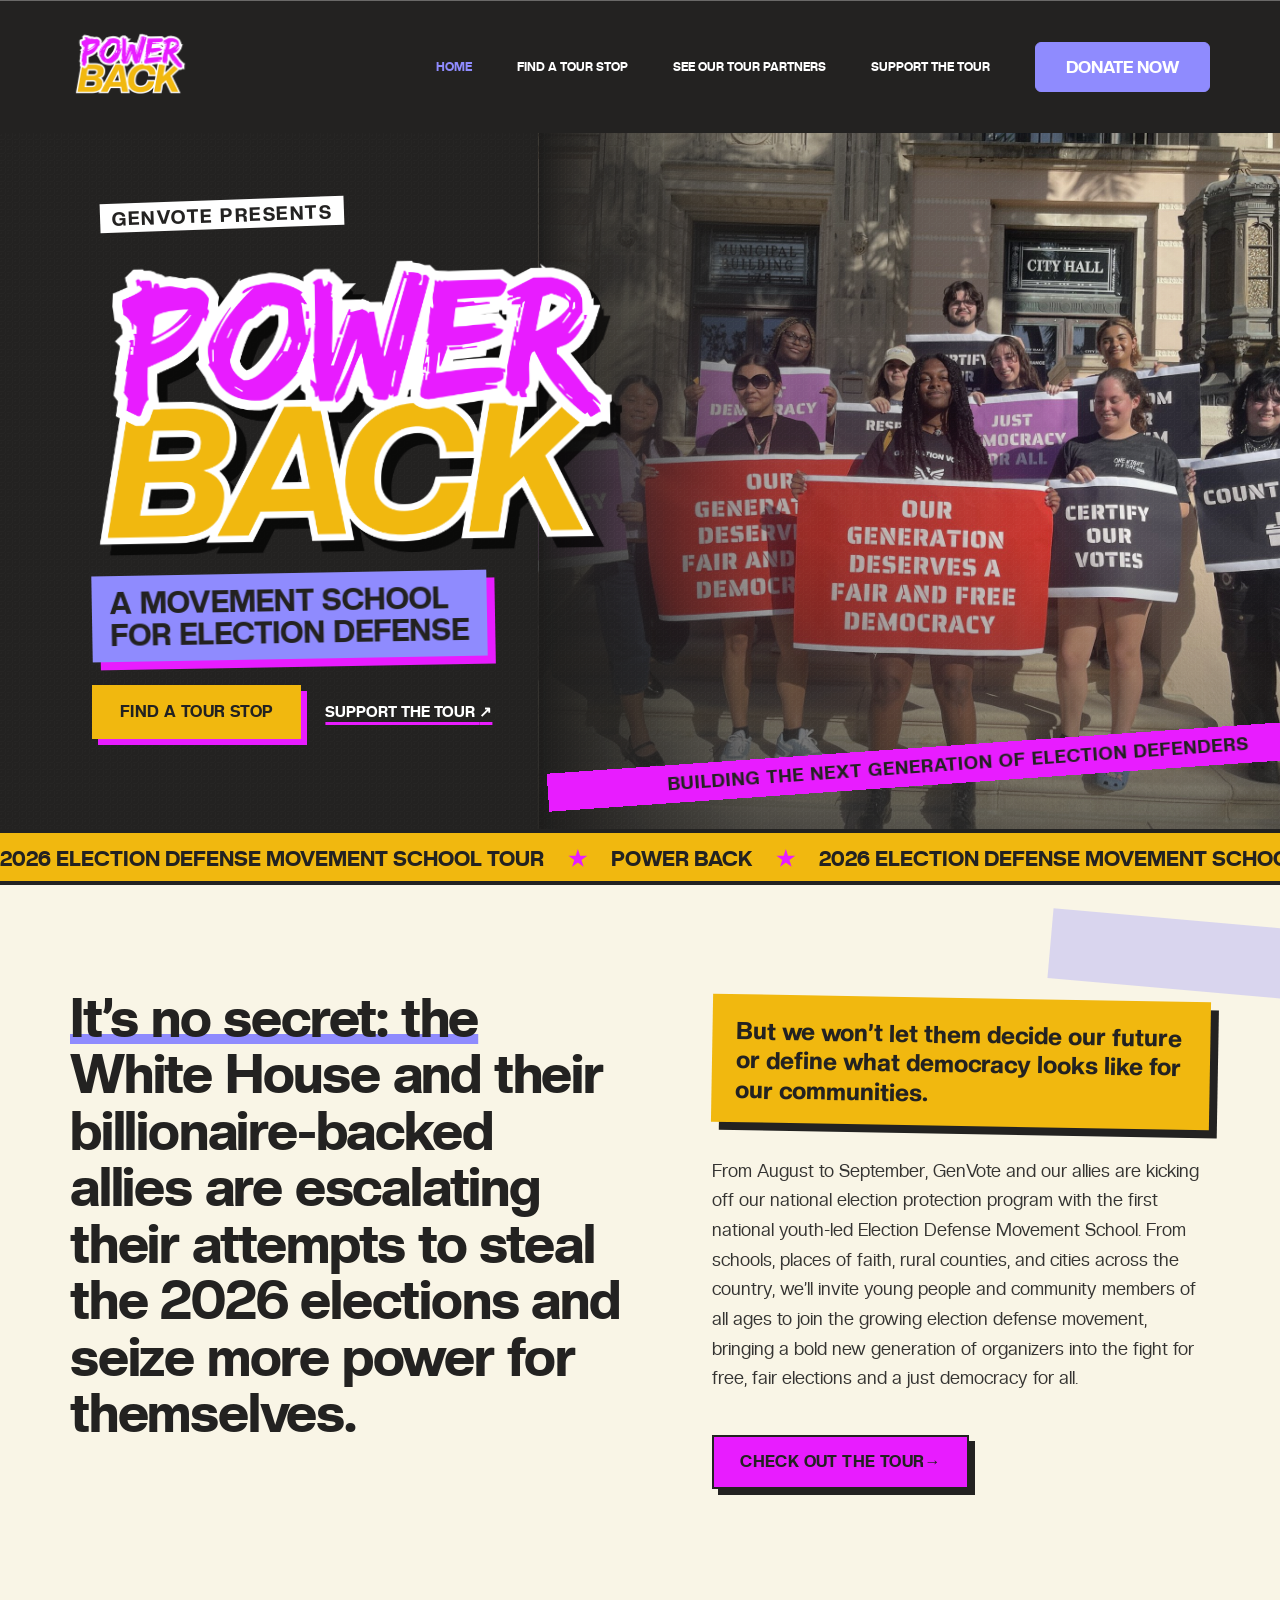
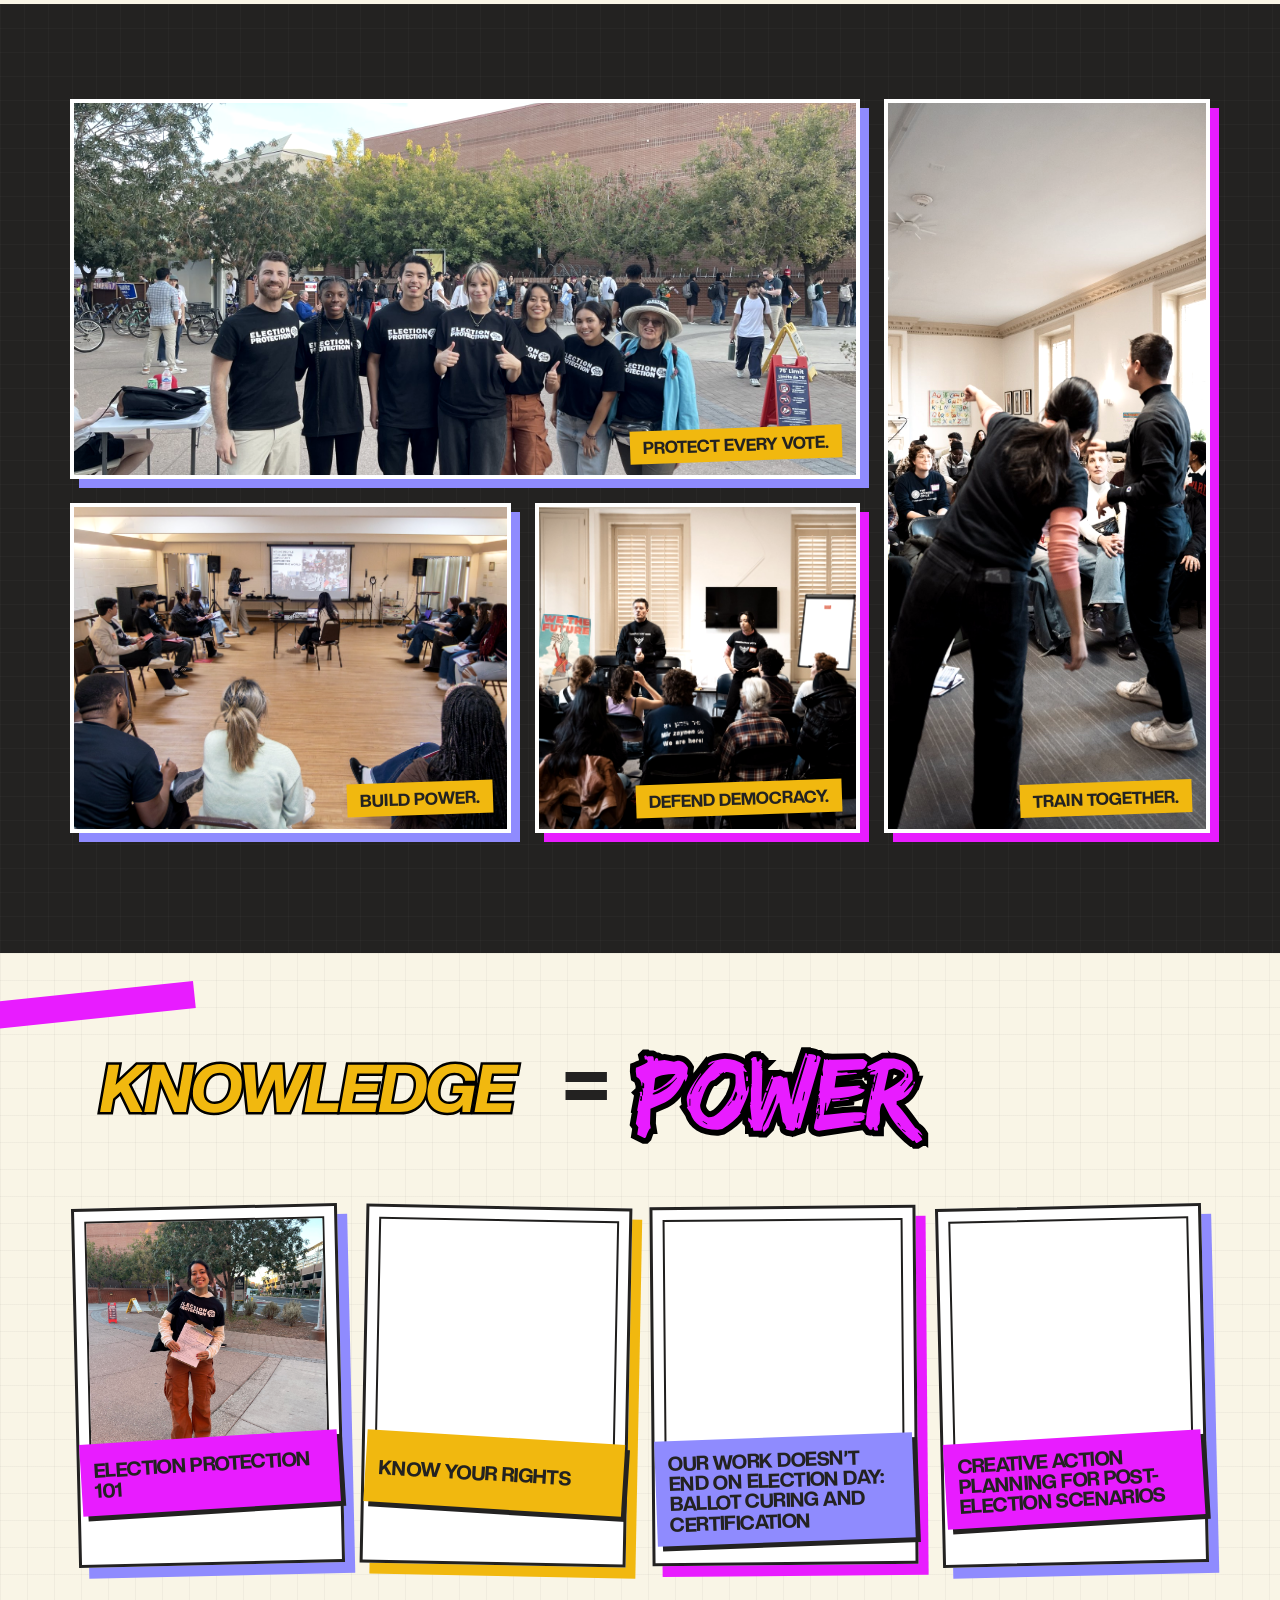
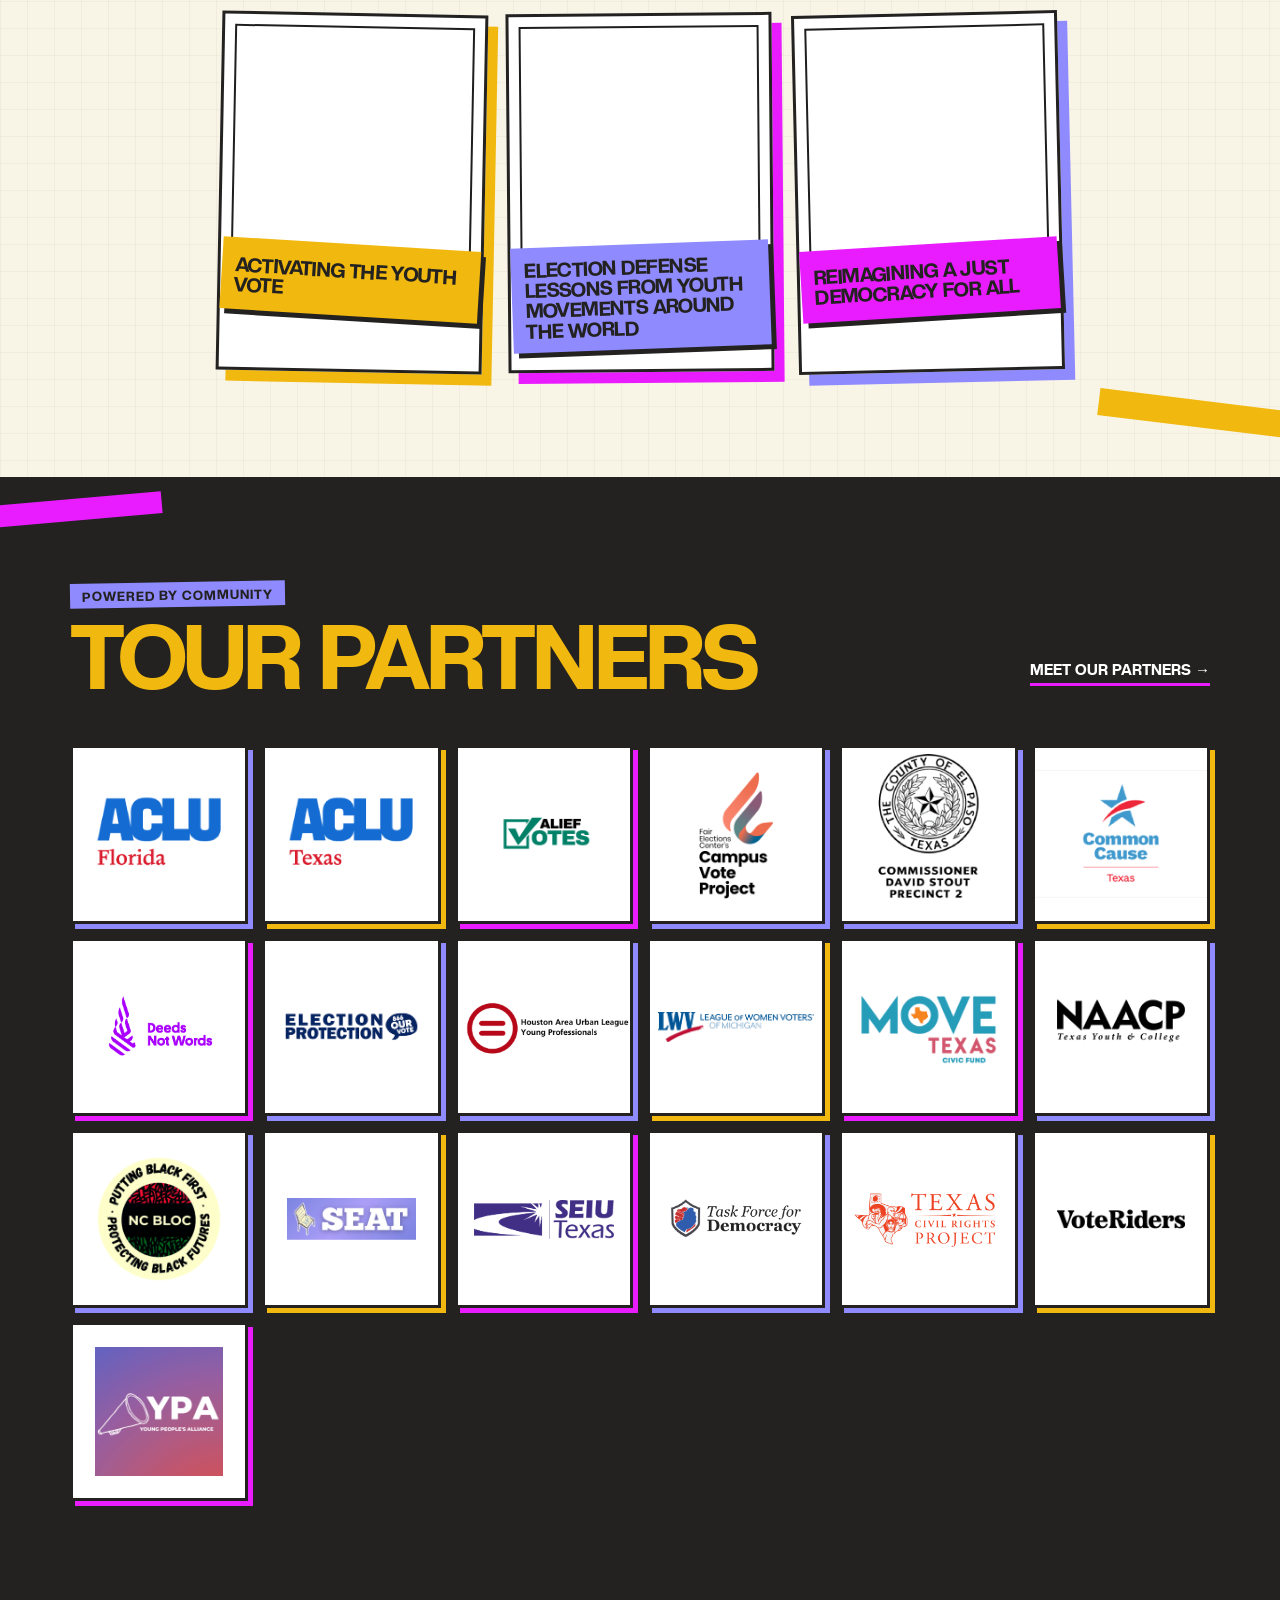
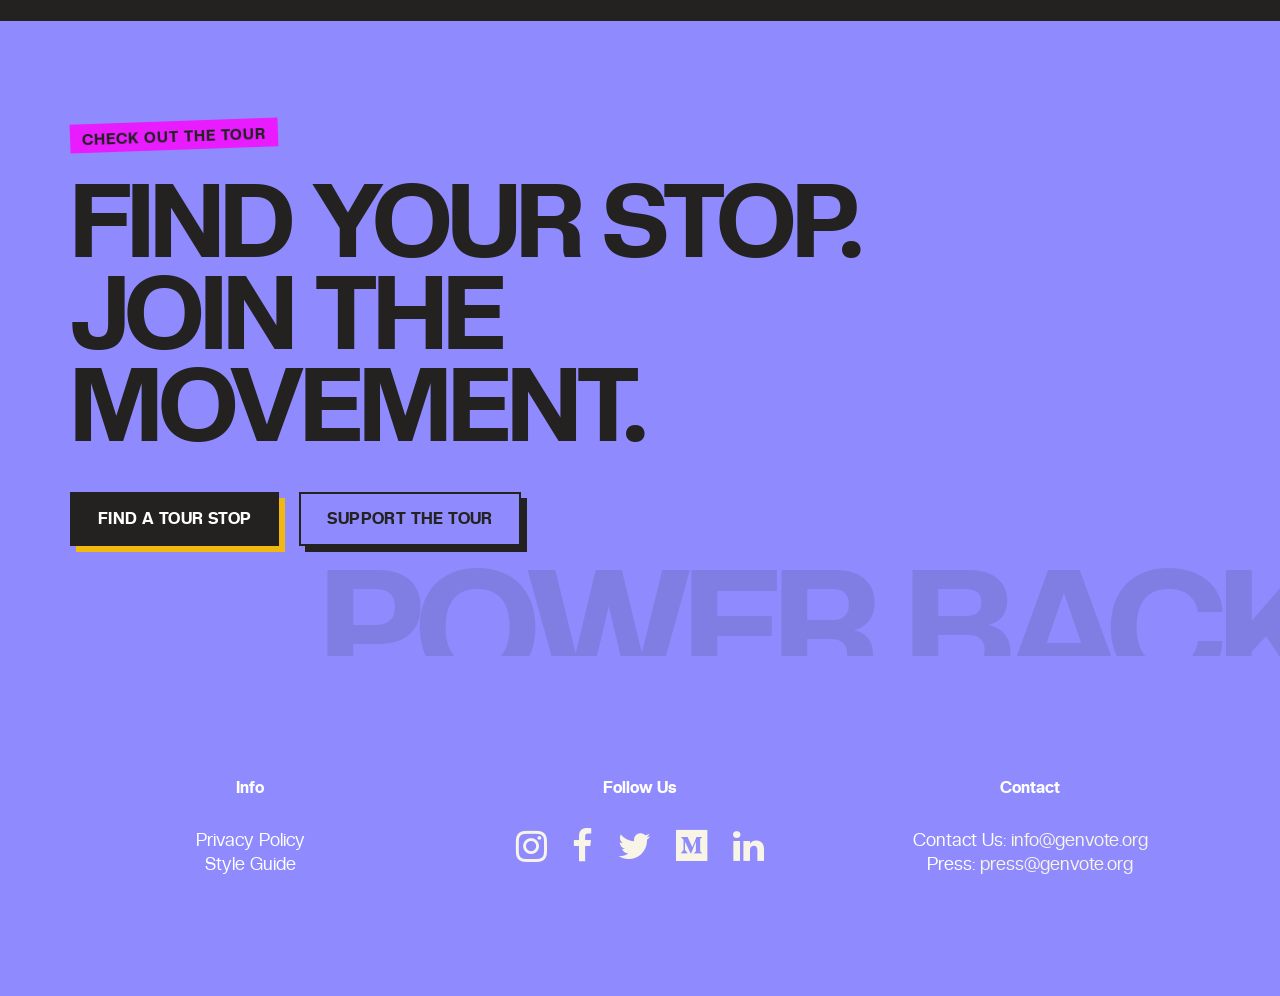
==== index.html @ 12a28b14 "Add files via upload" ====
<!doctype html>
<html lang="en">

<head>
	<meta charset="utf-8">
	<meta name="viewport" content="width=device-width, initial-scale=1, shrink-to-fit=no">
	<meta name="description" content="2026 GenVote Election Defense Movement School Tour — building the next generation of election defenders in the fight for free, fair elections and a just democracy for all.">
	<link rel="icon" href="img/GenVoteFavicon.png" type="image/png">
	<title>Home | GenVote Election Defense Movement School Tour</title>

	<link rel="stylesheet" href="css/bootstrap.css">
	<link rel="stylesheet" href="vendors/linericon/style.css">
	<link rel="stylesheet" href="https://use.fontawesome.com/releases/v5.7.2/css/all.css" integrity="sha384-fnmOCqbTlWIlj8LyTjo7mOUStjsKC4pOpQbqyi7RrhN7udi9RwhKkMHpvLbHG9Sr" crossorigin="anonymous">
	<link rel="stylesheet" href="css/font-awesome.min.css">
	<link rel="stylesheet" media="screen" href="https://fontlibrary.org/face/glacial-indifference" type="text/css">
	<link rel="stylesheet" media="screen" href="./fonts/CreatoDisplay-ExtraBold.otf" type="text/css">
	<link rel="stylesheet" href="vendors/owl-carousel/owl.carousel.min.css">
	<link rel="stylesheet" href="vendors/lightbox/simpleLightbox.css">
	<link rel="stylesheet" href="vendors/nice-select/css/nice-select.css">
	<link rel="stylesheet" href="vendors/animate-css/animate.css">
	<link rel="stylesheet" href="vendors/jquery-ui/jquery-ui.css">
	<link rel="stylesheet" href="css/style.css">
	<link rel="stylesheet" href="css/responsive.css">

	<script async src="https://www.googletagmanager.com/gtag/js?id=UA-140295173-1"></script>
	<script>
		window.dataLayer = window.dataLayer || [];
		function gtag(){dataLayer.push(arguments);}
		gtag('js', new Date());
		gtag('config', 'UA-140295173-1');
	</script>
</head>

<body>
	<header class="header_area">
		<div class="main_menu">
			<nav class="navbar navbar-expand-lg navbar-light">
				<div class="container">
					<a class="navbar-brand logo_h" href="index.html"><img src="img/power-back-logo.png" alt="Power Back"></a>
					<button class="navbar-toggler" type="button" data-toggle="collapse" data-target="#navbarSupportedContent" aria-controls="navbarSupportedContent" aria-expanded="false" aria-label="Toggle navigation">
						<span class="icon-bar"></span><span class="icon-bar"></span><span class="icon-bar"></span>
					</button>
					<div class="collapse navbar-collapse offset" id="navbarSupportedContent">
						<div class="row ml-0 w-100">
							<div class="col-lg-12 pr-0">
								<ul class="nav navbar-nav center_nav pull-right">
									<li class="nav-item active"><a class="nav-link" href="index.html">Home</a></li>
									<li class="nav-item"><a class="nav-link" href="rsvp.html">Find A Tour Stop</a></li>
									<li class="nav-item"><a class="nav-link" href="partners.html">See Our Tour Partners</a></li>
									<li class="nav-item"><a class="nav-link" href="support-the-tour.html">Support the Tour</a></li>
									<li class="nav-item"><a class="main_btn" href="https://secure.actblue.com/donate/generation-vote-education-fund-1" target="_blank" rel="nofollow noreferrer">Donate Now</a></li>
								</ul>
							</div>
						</div>
					</div>
				</div>
			</nav>
		</div>
	</header>

	<main class="pb-home">
		<section class="pb-hero">
			<div class="pb-hero-photo" role="img" aria-label="Young election defenders holding signs outside City Hall"></div>
			<div class="pb-hero-grain" aria-hidden="true"></div>
			<div class="container pb-hero-layout">
				<div class="pb-hero-copy">
					<p class="pb-presenter">GenVote presents</p>
					<h1 class="pb-hero-title"><img src="img/power-back-logo.png" alt="Power Back"></h1>
					<p class="pb-hero-deck">A movement school<br>for election defense</p>

					<div class="pb-hero-actions">
						<a class="pb-button pb-button-gold" href="rsvp.html">Find A Tour Stop</a>
						<a class="pb-text-link" href="support-the-tour.html">Support the tour <span aria-hidden="true">↗</span></a>
					</div>
				</div>
			</div>
			<p class="pb-hero-stamp" aria-hidden="true">Building the next generation of election defenders</p>
		</section>

		<div class="pb-ticker" aria-label="2026 Election Defense Movement School Tour">
			<div class="pb-ticker-track">
				<span>2026 Election Defense Movement School Tour</span><i>★</i>
				<span>Power Back</span><i>★</i>
				<span>2026 Election Defense Movement School Tour</span><i>★</i>
				<span>Power Back</span>
			</div>
		</div>

		<section class="pb-manifesto">
			<div class="container">

				<div class="pb-manifesto-grid">
					<div class="pb-manifesto-lead">
						<p>It’s no secret: the White House and their billionaire-backed allies are escalating their attempts to steal the 2026 elections and seize more power for themselves.</p>
					</div>
					<div class="pb-manifesto-body">
						<p class="pb-highlight">But we won’t let them decide our future or define what democracy looks like for our communities.</p>
						<p>From August to September, GenVote and our allies are kicking off our national election protection program with the first national youth-led Election Defense Movement School. From schools, places of faith, rural counties, and cities across the country, we’ll invite young people and community members of all ages to join the growing election defense movement, bringing a bold new generation of organizers into the fight for free, fair elections and a just democracy for all.</p>
						<a class="pb-button pb-button-pink" href="rsvp.html">Check Out the Tour <span aria-hidden="true">→</span></a>
					</div>
				</div>
			</div>
		</section>

		<section class="pb-photo-story" aria-label="The movement in action">
			<div class="container">

				<div class="pb-photo-grid">
					<figure class="pb-photo pb-photo-wide">
						<img src="img/tour/power-back-election-protection.jpg" alt="Election protection volunteers gathered outside">
						<figcaption>Protect every vote.</figcaption>
					</figure>
					<figure class="pb-photo pb-photo-tall">
						<img src="img/tour/power-back-training-action.jpg" alt="Young organizers participating in an interactive training">
						<figcaption>Train together.</figcaption>
					</figure>
					<figure class="pb-photo pb-photo-classroom">
						<img src="img/tour/power-back-movement-school.jpg" alt="Participants learning together at a movement school">
						<figcaption>Build power.</figcaption>
					</figure>
					<figure class="pb-photo pb-photo-community">
						<img src="img/tour/power-back-community-training.jpg" alt="Community members attending a GenVote training">
						<figcaption>Defend democracy.</figcaption>
					</figure>
				</div>
			</div>
		</section>

		<section class="pb-trainings" aria-labelledby="pb-trainings-title">
			<div class="container">
				<header class="pb-trainings-heading">
					<div>
						<h2 id="pb-trainings-title"><span class="pb-knowledge-art" aria-label="Knowledge"><img src="img/knowledge.svg" alt=""></span> <b>=</b> <strong class="pb-power-art" aria-label="Power"><img src="img/power.svg" alt=""></strong></h2>
					</div>

				</header>

				<div class="pb-training-wall">
					<article class="pb-training-card pb-training-card-1">
						<img src="img/trainings/election-protection-101.jpg" alt="Young election protection volunteer holding a clipboard" loading="lazy" decoding="async">
						<h3>Election Protection 101</h3>
					</article>
					<article class="pb-training-card pb-training-card-2">
						<img src="img/trainings/know-your-rights.jpg" alt="Volunteer holding multilingual election protection information" loading="lazy" decoding="async">
						<h3>Know Your Rights</h3>
					</article>
					<article class="pb-training-card pb-training-card-3">
						<img src="img/trainings/ballot-curing-certification.png" alt="Young volunteer beside a multilingual polling place sign" loading="lazy" decoding="async">
						<h3>Our Work Doesn&rsquo;t End on Election Day: Ballot Curing and Certification</h3>
					</article>
					<article class="pb-training-card pb-training-card-4">
						<img src="img/trainings/creative-action-planning.jpg" alt="Two young poll monitors holding election protection hotline signs" loading="lazy" decoding="async">
						<h3>Creative Action Planning for Post-Election Scenarios</h3>
					</article>
					<article class="pb-training-card pb-training-card-5">
						<img src="img/trainings/activating-youth-vote.jpg" alt="Three young election protection volunteers outside a polling place" loading="lazy" decoding="async">
						<h3>Activating the Youth Vote</h3>
					</article>
					<article class="pb-training-card pb-training-card-6">
						<img src="img/trainings/youth-movement-lessons.jpg" alt="Young volunteer wearing an 866-OUR-VOTE hat at a polling place" loading="lazy" decoding="async">
						<h3>Election Defense Lessons From Youth Movements Around the World</h3>
					</article>
					<article class="pb-training-card pb-training-card-7">
						<img src="img/trainings/reimagining-democracy.png" alt="Three Generation Vote organizers standing together outdoors" loading="lazy" decoding="async">
						<h3>Reimagining a Just Democracy for All</h3>
					</article>
				</div>
			</div>
		</section>

		<section class="pb-home-partners" aria-labelledby="home-partners-title">
			<div class="container">
				<header class="pb-home-partners-heading">
					<div>
						<p>Powered by community</p>
						<h2 id="home-partners-title">Tour Partners</h2>
					</div>
					<a href="partners.html">Meet our partners <span aria-hidden="true">&rarr;</span></a>
				</header>
				<div class="partner-logo-grid">
					<div class="partner-logo-card partner-logo-card-boost-xl"><img src="img/logos/ACLU_Florida_Logo.png" alt="ACLU of Florida"></div>
					<div class="partner-logo-card partner-logo-card-boost-xl"><img src="img/logos/ACLU Texas.png" alt="ACLU of Texas"></div>
					<div class="partner-logo-card"><img src="img/logos/AliefVotes logo.png" alt="Alief Votes"></div>
					<div class="partner-logo-card"><img src="img/logos/Campus Vote Project logo.png" alt="Campus Vote Project"></div>
					<div class="partner-logo-card partner-logo-card-boost-xl"><img src="img/logos/Commissioner David Stout.png" alt="Commissioner David Stout"></div>
					<div class="partner-logo-card partner-logo-card-boost-xl"><img src="img/logos/Common Cause Texas.png" alt="Common Cause Texas"></div>
					<div class="partner-logo-card"><img src="img/logos/Deeds Not Words.webp" alt="Deeds Not Words"></div>
					<div class="partner-logo-card partner-logo-card-wide"><img src="img/logos/Election Protection 866 Our Vote.webp" alt="Election Protection &mdash; 866-OUR-VOTE"></div>
					<div class="partner-logo-card partner-logo-card-maximize partner-logo-card-boost-horizontal"><img src="img/logos/HAULYP logo.png" alt="Houston Area Urban League Young Professionals"></div>
					<div class="partner-logo-card partner-logo-card-maximize"><img src="img/logos/League of Women Voters Michigan.png" alt="League of Women Voters of Michigan"></div>
					<div class="partner-logo-card partner-logo-card-boost-xl"><img src="img/logos/MOVE Texas.png" alt="MOVE Texas"></div>
					<div class="partner-logo-card"><img src="img/logos/NAACP Texas Youth and College logo.png" alt="NAACP Texas Youth and College Division"></div>
					<div class="partner-logo-card"><img src="img/logos/NCBLOC Logo.png" alt="North Carolina Black Leadership and Organizing Collective"></div>
					<div class="partner-logo-card"><img src="img/logos/SEAT Logo.png" alt="SEAT"></div>
					<div class="partner-logo-card partner-logo-card-wide"><img src="img/logos/SEIU Texas.png" alt="SEIU Texas"></div>
					<div class="partner-logo-card partner-logo-card-wide"><img src="img/logos/Task Force for Democracy.png" alt="Task Force for Democracy"></div>
					<div class="partner-logo-card partner-logo-card-boost"><img src="img/logos/TCRP Logo.png" alt="Texas Civil Rights Project"></div>
					<div class="partner-logo-card"><img src="img/logos/VoteRiders logo.png" alt="VoteRiders"></div>
					<div class="partner-logo-card"><img src="img/logos/YPA.png" alt="Young People Alliance"></div>
				</div>
			</div>
		</section>

		<section class="pb-final-cta">
			<div class="container pb-final-cta-inner">
				<p class="pb-final-kicker">Check out the tour</p>
				<h2>Find your stop.<br>Join the movement.</h2>
				<div class="pb-final-actions">
					<a class="pb-button pb-button-black" href="rsvp.html">Find A Tour Stop</a>
					<a class="pb-button pb-button-outline" href="support-the-tour.html">Support The Tour</a>
				</div>
			</div>
		</section>
	</main>

	<footer class="footer-area section_gap">
		<div class="container">
			<div class="row">
				<div class="col-lg-4 col-md-6 col-sm-6 text-center">
					<div class="single-footer-widget"><h6 class="footer_title">Info</h6><p><a style="color:#FFF;" href="privacy-policy.html">Privacy Policy</a><br><a style="color:#FFF;" href="pdf/Brand Guide - Generation Vote.pdf" target="_blank">Style Guide</a></p></div>
				</div>
				<div class="col-lg-4 col-md-6 col-sm-6 text-center">
					<div class="single-footer-widget f_social_wd">
						<h6 class="footer_title">Follow Us</h6>
						<div class="f_social">
							<a href="https://www.instagram.com/genvoteus/" target="_blank" aria-label="Instagram"><i class="fa fa-2x fa-instagram"></i></a>
							<a href="https://www.facebook.com/genvote/" target="_blank" aria-label="Facebook"><i class="fa fa-2x fa-facebook"></i></a>
							<a href="https://twitter.com/GenVoteUS" target="_blank" aria-label="Twitter"><i class="fa fa-2x fa-twitter"></i></a>
							<a href="https://medium.com/generation-vote" target="_blank" aria-label="Medium"><i class="fab fa-2x fa-medium"></i></a>
							<a href="https://www.linkedin.com/company/generation-vote/about/" target="_blank" aria-label="LinkedIn"><i class="fa fa-2x fa-linkedin"></i></a>
						</div>
					</div>
				</div>
				<div class="col-lg-4 col-md-6 col-sm-6 text-center">
					<div class="single-footer-widget"><h6 class="footer_title">Contact</h6><p>Contact Us: <a href="mailto:info@genvote.org" style="color:#F9F5E6;">info@genvote.org</a></p><p>Press: <a href="mailto:press@genvote.org" style="color:#F9F5E6;">press@genvote.org</a></p></div>
				</div>
			</div>
			
		</div>
	</footer>

	<script src="js/jquery-2.2.4.min.js"></script>
	<script src="js/popper.js"></script>
	<script src="js/bootstrap.min.js"></script>
	<script src="vendors/nice-select/js/jquery.nice-select.min.js"></script>
	<script src="vendors/isotope/isotope-min.js"></script>
	<script src="vendors/owl-carousel/owl.carousel.min.js"></script>
	<script src="js/jquery.ajaxchimp.min.js"></script>
	<script src="js/mail-script.js"></script>
	<script src="js/custom.js"></script>
</body>

</html>
---- vendors/linericon/style.css ----
@font-face {
	font-family: 'Linearicons-Free';
	src:url('fonts/Linearicons-Free.eot?w118d');
	src:url('fonts/Linearicons-Free.eot?#iefixw118d') format('embedded-opentype'),
		url('fonts/Linearicons-Free.woff2?w118d') format('woff2'),
		url('fonts/Linearicons-Free.woff?w118d') format('woff'),
		url('fonts/Linearicons-Free.ttf?w118d') format('truetype'),
		url('fonts/Linearicons-Free.svg?w118d#Linearicons-Free') format('svg');
	font-weight: normal;
	font-style: normal;
}

.lnr {
	font-family: 'Linearicons-Free';
	speak: none;
	font-style: normal;
	font-weight: normal;
	font-variant: normal;
	text-transform: none;
	line-height: 1;

	/* Better Font Rendering =========== */
	-webkit-font-smoothing: antialiased;
	-moz-osx-font-smoothing: grayscale;
}

.lnr-home:before {
	content: "\e800";
}
.lnr-apartment:before {
	content: "\e801";
}
.lnr-pencil:before {
	content: "\e802";
}
.lnr-magic-wand:before {
	content: "\e803";
}
.lnr-drop:before {
	content: "\e804";
}
.lnr-lighter:before {
	content: "\e805";
}
.lnr-poop:before {
	content: "\e806";
}
.lnr-sun:before {
	content: "\e807";
}
.lnr-moon:before {
	content: "\e808";
}
.lnr-cloud:before {
	content: "\e809";
}
.lnr-cloud-upload:before {
	content: "\e80a";
}
.lnr-cloud-download:before {
	content: "\e80b";
}
.lnr-cloud-sync:before {
	content: "\e80c";
}
.lnr-cloud-check:before {
	content: "\e80d";
}
.lnr-database:before {
	content: "\e80e";
}
.lnr-lock:before {
	content: "\e80f";
}
.lnr-cog:before {
	content: "\e810";
}
.lnr-trash:before {
	content: "\e811";
}
.lnr-dice:before {
	content: "\e812";
}
.lnr-heart:before {
	content: "\e813";
}
.lnr-star:before {
	content: "\e814";
}
.lnr-star-half:before {
	content: "\e815";
}
.lnr-star-empty:before {
	content: "\e816";
}
.lnr-flag:before {
	content: "\e817";
}
.lnr-envelope:before {
	content: "\e818";
}
.lnr-paperclip:before {
	content: "\e819";
}
.lnr-inbox:before {
	content: "\e81a";
}
.lnr-eye:before {
	content: "\e81b";
}
.lnr-printer:before {
	content: "\e81c";
}
.lnr-file-empty:before {
	content: "\e81d";
}
.lnr-file-add:before {
	content: "\e81e";
}
.lnr-enter:before {
	content: "\e81f";
}
.lnr-exit:before {
	content: "\e820";
}
.lnr-graduation-hat:before {
	content: "\e821";
}
.lnr-license:before {
	content: "\e822";
}
.lnr-music-note:before {
	content: "\e823";
}
.lnr-film-play:before {
	content: "\e824";
}
.lnr-camera-video:before {
	content: "\e825";
}
.lnr-camera:before {
	content: "\e826";
}
.lnr-picture:before {
	content: "\e827";
}
.lnr-book:before {
	content: "\e828";
}
.lnr-bookmark:before {
	content: "\e829";
}
.lnr-user:before {
	content: "\e82a";
}
.lnr-users:before {
	content: "\e82b";
}
.lnr-shirt:before {
	content: "\e82c";
}
.lnr-store:before {
	content: "\e82d";
}
.lnr-cart:before {
	content: "\e82e";
}
.lnr-tag:before {
	content: "\e82f";
}
.lnr-phone-handset:before {
	content: "\e830";
}
.lnr-phone:before {
	content: "\e831";
}
.lnr-pushpin:before {
	content: "\e832";
}
.lnr-map-marker:before {
	content: "\e833";
}
.lnr-map:before {
	content: "\e834";
}
.lnr-location:before {
	content: "\e835";
}
.lnr-calendar-full:before {
	content: "\e836";
}
.lnr-keyboard:before {
	content: "\e837";
}
.lnr-spell-check:before {
	content: "\e838";
}
.lnr-screen:before {
	content: "\e839";
}
.lnr-smartphone:before {
	content: "\e83a";
}
.lnr-tablet:before {
	content: "\e83b";
}
.lnr-laptop:before {
	content: "\e83c";
}
.lnr-laptop-phone:before {
	content: "\e83d";
}
.lnr-power-switch:before {
	content: "\e83e";
}
.lnr-bubble:before {
	content: "\e83f";
}
.lnr-heart-pulse:before {
	content: "\e840";
}
.lnr-construction:before {
	content: "\e841";
}
.lnr-pie-chart:before {
	content: "\e842";
}
.lnr-chart-bars:before {
	content: "\e843";
}
.lnr-gift:before {
	content: "\e844";
}
.lnr-diamond:before {
	content: "\e845";
}
.lnr-linearicons:before {
	content: "\e846";
}
.lnr-dinner:before {
	content: "\e847";
}
.lnr-coffee-cup:before {
	content: "\e848";
}
.lnr-leaf:before {
	content: "\e849";
}
.lnr-paw:before {
	content: "\e84a";
}
.lnr-rocket:before {
	content: "\e84b";
}
.lnr-briefcase:before {
	content: "\e84c";
}
.lnr-bus:before {
	content: "\e84d";
}
.lnr-car:before {
	content: "\e84e";
}
.lnr-train:before {
	content: "\e84f";
}
.lnr-bicycle:before {
	content: "\e850";
}
.lnr-wheelchair:before {
	content: "\e851";
}
.lnr-select:before {
	content: "\e852";
}
.lnr-earth:before {
	content: "\e853";
}
.lnr-smile:before {
	content: "\e854";
}
.lnr-sad:before {
	content: "\e855";
}
.lnr-neutral:before {
	content: "\e856";
}
.lnr-mustache:before {
	content: "\e857";
}
.lnr-alarm:before {
	content: "\e858";
}
.lnr-bullhorn:before {
	content: "\e859";
}
.lnr-volume-high:before {
	content: "\e85a";
}
.lnr-volume-medium:before {
	content: "\e85b";
}
.lnr-volume-low:before {
	content: "\e85c";
}
.lnr-volume:before {
	content: "\e85d";
}
.lnr-mic:before {
	content: "\e85e";
}
.lnr-hourglass:before {
	content: "\e85f";
}
.lnr-undo:before {
	content: "\e860";
}
.lnr-redo:before {
	content: "\e861";
}
.lnr-sync:before {
	content: "\e862";
}
.lnr-history:before {
	content: "\e863";
}
.lnr-clock:before {
	content: "\e864";
}
.lnr-download:before {
	content: "\e865";
}
.lnr-upload:before {
	content: "\e866";
}
.lnr-enter-down:before {
	content: "\e867";
}
.lnr-exit-up:before {
	content: "\e868";
}
.lnr-bug:before {
	content: "\e869";
}
.lnr-code:before {
	content: "\e86a";
}
.lnr-link:before {
	content: "\e86b";
}
.lnr-unlink:before {
	content: "\e86c";
}
.lnr-thumbs-up:before {
	content: "\e86d";
}
.lnr-thumbs-down:before {
	content: "\e86e";
}
.lnr-magnifier:before {
	content: "\e86f";
}
.lnr-cross:before {
	content: "\e870";
}
.lnr-menu:before {
	content: "\e871";
}
.lnr-list:before {
	content: "\e872";
}
.lnr-chevron-up:before {
	content: "\e873";
}
.lnr-chevron-down:before {
	content: "\e874";
}
.lnr-chevron-left:before {
	content: "\e875";
}
.lnr-chevron-right:before {
	content: "\e876";
}
.lnr-arrow-up:before {
	content: "\e877";
}
.lnr-arrow-down:before {
	content: "\e878";
}
.lnr-arrow-left:before {
	content: "\e879";
}
.lnr-arrow-right:before {
	content: "\e87a";
}
.lnr-move:before {
	content: "\e87b";
}
.lnr-warning:before {
	content: "\e87c";
}
.lnr-question-circle:before {
	content: "\e87d";
}
.lnr-menu-circle:before {
	content: "\e87e";
}
.lnr-checkmark-circle:before {
	content: "\e87f";
}
.lnr-cross-circle:before {
	content: "\e880";
}
.lnr-plus-circle:before {
	content: "\e881";
}
.lnr-circle-minus:before {
	content: "\e882";
}
.lnr-arrow-up-circle:before {
	content: "\e883";
}
.lnr-arrow-down-circle:before {
	content: "\e884";
}
.lnr-arrow-left-circle:before {
	content: "\e885";
}
.lnr-arrow-right-circle:before {
	content: "\e886";
}
.lnr-chevron-up-circle:before {
	content: "\e887";
}
.lnr-chevron-down-circle:before {
	content: "\e888";
}
.lnr-chevron-left-circle:before {
	content: "\e889";
}
.lnr-chevron-right-circle:before {
	content: "\e88a";
}
.lnr-crop:before {
	content: "\e88b";
}
.lnr-frame-expand:before {
	content: "\e88c";
}
.lnr-frame-contract:before {
	content: "\e88d";
}
.lnr-layers:before {
	content: "\e88e";
}
.lnr-funnel:before {
	content: "\e88f";
}
.lnr-text-format:before {
	content: "\e890";
}
.lnr-text-format-remove:before {
	content: "\e891";
}
.lnr-text-size:before {
	content: "\e892";
}
.lnr-bold:before {
	content: "\e893";
}
.lnr-italic:before {
	content: "\e894";
}
.lnr-underline:before {
	content: "\e895";
}
.lnr-strikethrough:before {
	content: "\e896";
}
.lnr-highlight:before {
	content: "\e897";
}
.lnr-text-align-left:before {
	content: "\e898";
}
.lnr-text-align-center:before {
	content: "\e899";
}
.lnr-text-align-right:before {
	content: "\e89a";
}
.lnr-text-align-justify:before {
	content: "\e89b";
}
.lnr-line-spacing:before {
	content: "\e89c";
}
.lnr-indent-increase:before {
	content: "\e89d";
}
.lnr-indent-decrease:before {
	content: "\e89e";
}
.lnr-pilcrow:before {
	content: "\e89f";
}
.lnr-direction-ltr:before {
	content: "\e8a0";
}
.lnr-direction-rtl:before {
	content: "\e8a1";
}
.lnr-page-break:before {
	content: "\e8a2";
}
.lnr-sort-alpha-asc:before {
	content: "\e8a3";
}
.lnr-sort-amount-asc:before {
	content: "\e8a4";
}
.lnr-hand:before {
	content: "\e8a5";
}
.lnr-pointer-up:before {
	content: "\e8a6";
}
.lnr-pointer-right:before {
	content: "\e8a7";
}
.lnr-pointer-down:before {
	content: "\e8a8";
}
.lnr-pointer-left:before {
	content: "\e8a9";
}
---- vendors/lightbox/simpleLightbox.css ----
.slbOverlay, .slbWrapOuter, .slbWrap {
  position: fixed;
  top: 0;
  right: 0;
  bottom: 0;
  left: 0;
}

.slbOverlay {
  overflow: hidden;
  z-index: 2000;
  background-color: #000;
  opacity: 0.7;
  filter: alpha(opacity=70);
  -webkit-animation: slbOverlay 0.5s;
  -moz-animation: slbOverlay 0.5s;
  animation: slbOverlay 0.5s;
}

.slbWrapOuter {
  overflow-x: hidden;
  overflow-y: auto;
  z-index: 2010;
}

.slbWrap {
  position: absolute;
  text-align: center;
}

.slbWrap:before {
  content: "";
  display: inline-block;
  height: 100%;
  vertical-align: middle;
}

.slbContentOuter {
  display: inline-block;
  vertical-align: middle;
  margin: 0px auto;
  padding: 0 1em;
  box-sizing: border-box;
  z-index: 2020;
  text-align: left;
  max-width: 100%;
}

.slbContentEl .slbContentOuter {
  padding: 5em 1em;
}

.slbContent {
  position: relative;
}

.slbContentEl .slbContent {
  -webkit-animation: slbEnter 0.3s;
  -moz-animation: slbEnter 0.3s;
  animation: slbEnter 0.3s;
  background-color: #fff;
  box-shadow: 0 0.2em 1em rgba(0, 0, 0, 0.4);
}

.slbImageWrap {
  -webkit-animation: slbEnter 0.3s;
  -moz-animation: slbEnter 0.3s;
  animation: slbEnter 0.3s;
  position: relative;
}

.slbImageWrap:after {
  content: "";
  position: absolute;
  left: 0;
  right: 0;
  top: 5em;
  bottom: 5em;
  display: block;
  z-index: -1;
  box-shadow: 0 0.2em 1em rgba(0, 0, 0, 0.6);
  background-color: #FFF;
}

.slbImage {
  width: auto;
  max-width: 100%;
  height: auto;
  display: block;
  line-height: 0;
  box-sizing: border-box;
  padding: 5em 0;
  margin: 0 auto;
}

.slbCaption {
  display: inline-block;
  max-width: 100%;
  overflow: hidden;
  text-overflow: ellipsis;
  white-space: nowrap;
  word-wrap: normal;
  font-size: 1.4em;
  position: absolute;
  left: 0;
  right: 0;
  bottom: 0;
  padding: 0.71429em 0;
  color: #fff;
  color: rgba(255, 255, 255, 0.7);
  text-align: center;
}

.slbCloseBtn, .slbArrow {
  margin: 0;
  padding: 0;
  border: 0;
  cursor: pointer;
  background: none;
}

.slbCloseBtn::-moz-focus-inner, .slbArrow::-moz-focus-inner {
  padding: 0;
  border: 0;
}

.slbCloseBtn:hover, .slbArrow:hover {
  opacity: 0.5;
}

.slbCloseBtn:active, .slbArrow:active {
  opacity: 0.8;
}

.slbCloseBtn {
  -webkit-animation: slbEnter 0.3s;
  -moz-animation: slbEnter 0.3s;
  animation: slbEnter 0.3s;
  font-size: 3em;
  width: 1.66667em;
  height: 1.66667em;
  line-height: 1.66667em;
  position: absolute;
  right: -0.33333em;
  top: 0;
  color: #fff;
  color: rgba(255, 255, 255, 0.7);
  text-align: center;
    outline: none;
    box-shadow: none;
}

.slbLoading .slbCloseBtn {
  display: none;
}

.slbLoadingText {
  font-size: 1.4em;
  color: #fff;
  color: rgba(255, 255, 255, 0.9);
}

.slbArrows {
  position: fixed;
  top: 50%;
  left: 0;
  right: 0;
}

.slbLoading .slbArrows {
  display: none;
}

.slbArrow {
  position: absolute;
  top: 50%;
  margin-top: -5em;
  width: 5em;
  height: 10em;
  opacity: 0.7;
  text-indent: -999em;
  overflow: hidden;
    outline: none;
    box-shadow: none;
}

.slbArrow:before {
  content: "";
  position: absolute;
  top: 50%;
  left: 50%;
  margin: -0.8em 0 0 -0.8em;
  border: 0.8em solid transparent;
}

.slbArrow.next {
  right: 0;
}

.slbArrow.next:before {
  border-left-color: #fff;
}

.slbArrow.prev {
  left: 0;
}

.slbArrow.prev:before {
  border-right-color: #fff;
}

.slbIframeCont {
  width: 80em;
  height: 0;
  overflow: hidden;
  padding-top: 56.25%;
  margin: 5em 0;
}

.slbIframe {
  position: absolute;
  top: 0;
  left: 0;
  width: 100%;
  height: 100%;
  box-shadow: 0 0.2em 1em rgba(0, 0, 0, 0.6);
  background: #000;
}

@-webkit-keyframes slbOverlay {
  from {
    opacity: 0;
  }
  to {
    opacity: 0.7;
  }
}

@-moz-keyframes slbOverlay {
  from {
    opacity: 0;
  }
  to {
    opacity: 0.7;
  }
}

@keyframes slbOverlay {
  from {
    opacity: 0;
  }
  to {
    opacity: 0.7;
  }
}

@-webkit-keyframes slbEnter {
  from {
    opacity: 0;
    -webkit-transform: translate3d(0, -1em, 0);
  }
  to {
    opacity: 1;
    -webkit-transform: translate3d(0, 0, 0);
  }
}

@-moz-keyframes slbEnter {
  from {
    opacity: 0;
    -moz-transform: translate3d(0, -1em, 0);
  }
  to {
    opacity: 1;
    -moz-transform: translate3d(0, 0, 0);
  }
}

@keyframes slbEnter {
  from {
    opacity: 0;
    -webkit-transform: translate3d(0, -1em, 0);
    -moz-transform: translate3d(0, -1em, 0);
    -ms-transform: translate3d(0, -1em, 0);
    -o-transform: translate3d(0, -1em, 0);
    transform: translate3d(0, -1em, 0);
  }
  to {
    opacity: 1;
    -webkit-transform: translate3d(0, 0, 0);
    -moz-transform: translate3d(0, 0, 0);
    -ms-transform: translate3d(0, 0, 0);
    -o-transform: translate3d(0, 0, 0);
    transform: translate3d(0, 0, 0);
  }
}
---- css/style.css ----
/*----------------------------------------------------
@File: Default Styles
@Author: Spondon IT

This file contains the styling for the actual theme, this
is the file you need to edit to change the look of the
theme.
---------------------------------------------------- */
/*=====================================================================
@Template Name: Builder Construction 
@Author: Spondon IT
@Developed By: Naim Lasker

@Default Styles

Table of Content:
01/ Variables
02/ predefin
03/ header
04/ button
05/ banner
06/ breadcrumb
07/ about
08/ team
09/ project 
10/ price 
11/ team 
12/ blog 
13/ video  
14/ features  
15/ career  
16/ contact 
17/ footer

=====================================================================*/
/*----------------------------------------------------*/
/*font Variables*/
/*Color Variables*/
:root {
  --electoral-gold: #F1B80F;
  --intersectional-indigo: #8F8BFE;
  --genvote-black: #232221;
}

/*=================== fonts ====================*/
@font-face {
font-family: "CreatoDisplay-Regular";
src: url("../fonts/CreatoDisplay-Regular.eot");
src: url("../fonts/creatodisplay-regular-webfont.woff") format("woff"),
url("../fonts/CreatoDisplay-Regular.otf") format("opentype"),
url("../fonts/CreatoDisplay-Regular.svg#filename") format("svg");
}

@font-face {
font-family: "CreatoDisplay-ExtraBold";
src: url("../fonts/CreatoDisplay-ExtraBold.eot");
src: url("../fonts/creatodisplay-extrabold-webfont.woff") format("woff"),
url("../fonts/CreatoDisplay-ExtraBold.otf") format("opentype"),
url("../fonts/CreatoDisplay-ExtraBold.svg#filename") format("svg");
}



@import url("https://fonts.googleapis.com/css?family=Roboto:300,400,500,700");
.col {
  -ms-flex: 0 0 20%;
  flex: 0 0 20%; }
  @media (max-width: 480px) {
    .col {
      -ms-flex: 0 0 100% !important;
      flex: 0 0 100% !important; } }
  @media (max-width: 991px) {
    .col {
      -ms-flex: 0 0 50%;
      flex: 0 0 50%; } }

/*---------------------------------------------------- */
/*----------------------------------------------------*/
body {
  line-height: 24px;
  font-size: 18px;
  font-family: "CreatoDisplay-Regular", sans-serif;
  font-weight: normal;
  color: #454545; }

h1, h2, h3, h4, h5, h6 {
  font-family: 'CreatoDisplay-ExtraBold'; 
  font-weight: bold;
  color: #232221; }

button:focus {
  outline: none;
  box-shadow: none; }

.p_120 {
  padding-top: 120px;
  padding-bottom: 120px; }

.p_100 {
  padding-top: 100px;
  padding-bottom: 100px; }

.p0 {
  padding-left: 0px;
  padding-right: 0px;
  overflow: hidden; }

.pad_top {
  padding-top: 70px; }
  @media (max-width: 1224px) {
    .pad_top {
      padding-top: 50px; } }

.pad_bottom {
  padding-bottom: 120px; }
  @media (max-width: 1224px) {
    .pad_bottom {
      padding-bottom: 50px; } }

.list {
  list-style: none;
  margin: 0px;
  padding: 0px; }

a {
  text-decoration: none;
  transition: all 0.3s ease-in-out; }
  a:hover, a:focus {
    text-decoration: none;
    outline: none; }

.row.m0 {
  margin: 0px; }

.no-padding {
  padding: 0 !important; }

.no-margin {
  margin: 0 !important; }

.fs-14 {
  font-size: 14px !important; }

.pr-0 {
  padding-right: 0px !important; }

.pt-30 {
  padding-top: 30px !important; }

.mr-10 {
  margin-right: 10px; }

.mr-13 {
  margin-right: 30px; }

.mt-25 {
  margin-top: 25px; }

.w-100 {
  width: 100% !important; }
.about_gap {
  padding:120px 0px 20px 0px;
}
.section_gap {
  padding: 120px 0px; }
  @media (max-width: 1224px) {
    .section_gap {
      padding: 50px 0px; } }

.section_gap_custom {
  padding: 120px 0px 90px; }
  @media (max-width: 1224px) {
    .section_gap_custom {
      padding: 50px 0px 20px; } }

.section-title-wrap {
  text-align: center;
  margin-bottom: 100px; }
  @media (max-width: 1224px) {
    .section-title-wrap {
      margin-bottom: 30px; } }
  .section-title-wrap h1 {
    margin: 0; }
  .section-title-wrap p {
    max-width: 570px;
    margin-left: auto;
    margin-right: auto;
    display: inline-block;
    margin-top: 20px;
    margin-bottom: 0px; }

@media (min-width: 1200px) {
  .container {
    max-width: 1170px; } }

.container-fluid {
  margin: 0px !important;
  padding: 0px 8% !important; }
  @media (max-width: 1224px) {
    .container-fluid {
      padding: 0px 15px !important; } }

@media (min-width: 1620px) {
  .box_1620 {
    max-width: 1650px;
    margin: auto; } }
.img-overlay {
  background: rgba(0, 0, 0, 0.28);
  position: absolute;
  left: 0;
  right: 0;
  top: 0;
  bottom: 0; }

.owl-dots {
  text-align: center; }
  @media (max-width: 992px) {
    .owl-dots {
      display: none; } }
  .owl-dots .owl-dot {
    width: 14px;
    height: 14px;
    background: #eeeeee;
    display: inline-block;
    margin-right: 10px; }
    .owl-dots .owl-dot:last-child {
      margin-right: 0; }
    .owl-dots .owl-dot.active {
      background: #8F8BFE; }

/*---------------------------------------------------- */
/*----------------------------------------------------*/
.header_area {
  position: absolute;
  width: 100%;
  top: 0;
  left: 0;
  z-index: 99;
  transition: background 0.4s, all 0.3s linear; }
  .header_area .main_menu {
    background: #232221; }
  .header_area .navbar {
    padding: 0px;
    border: 0px;
    border-radius: 0px;
    border-top: 1px solid rgba(221, 221, 221, 0.38); }
    .header_area .navbar .logo_h img {
      width: 122px;
      height: 122px;
      object-fit: contain; }
    @media (max-width: 992px) {
      .header_area .navbar .nav {
        float: left; } }
    .header_area .navbar .nav .nav-item {
      margin-right: 45px;
      padding: 10px 0; }
      .header_area .navbar .nav .nav-item .main_btn {
        min-width: 175px;
        margin-top: 15px;
        padding: 0 24px;
        background: #8F8BFE;
        border-color: #8F8BFE;
        color: #fff;
        font-size: 17px;
        line-height: 48px;
        border-radius: 6px; }
        .header_area .navbar .nav .nav-item .main_btn:hover {
          background: transparent;
          border-color: #8F8BFE;
          color: #8F8BFE; }
      .header_area .navbar .nav .nav-item .nav-link {
        font: 500 12px/80px "CreatoDisplay-ExtraBold", sans-serif;
        text-transform: uppercase;
        color: #fff;
        padding: 0px;
        display: inline-block; }
        .header_area .navbar .nav .nav-item .nav-link:after {
          display: none; }
      .header_area .navbar .nav .nav-item:hover .nav-link, .header_area .navbar .nav .nav-item.active .nav-link {
        color: #8F8BFE; }
      .header_area .navbar .nav .nav-item.submenu {
        position: relative; }
        .header_area .navbar .nav .nav-item.submenu ul {
          border: none;
          padding: 0px;
          border-radius: 0px;
          box-shadow: none;
          margin: 0px;
          background: #fff; 
          line-height: 50%;}
          @media (min-width: 992px) {
            .header_area .navbar .nav .nav-item.submenu ul {
              position: absolute;
              top: 120%;
              left: 0px;
              min-width: 200px;
              text-align: left;
              opacity: 0;
              transition: all 300ms ease-in;
              visibility: hidden;
              display: block;
              border: none;
              padding: 0px;
              border-radius: 0px; } }
          .header_area .navbar .nav .nav-item.submenu ul:before {
            content: "";
            width: 0;
            height: 0;
            border-style: solid;
            border-width: 10px 10px 0 10px;
            border-color: #eeeeee transparent transparent transparent;
            position: absolute;
            right: 24px;
            top: 45px;
            z-index: 3;
            opacity: 0;
            transition: all 400ms linear; }
          .header_area .navbar .nav .nav-item.submenu ul .nav-item {
            display: block;
            float: none;
            margin-right: 0px;
            border-bottom: 1px solid #ededed;
            margin-left: 0px;
            transition: all 0.4s linear;
            padding: 0; }
            .header_area .navbar .nav .nav-item.submenu ul .nav-item .nav-link {
              line-height: 45px;
              color: #232221;
              padding: 0px 30px;
              transition: all 150ms linear;
              display: block;
              margin-right: 0px; }
            .header_area .navbar .nav .nav-item.submenu ul .nav-item:last-child {
              border-bottom: none; }
            .header_area .navbar .nav .nav-item.submenu ul .nav-item:hover .nav-link {
              background: #8F8BFE;
              color: #fff; }
        @media (min-width: 992px) {
          .header_area .navbar .nav .nav-item.submenu:hover ul {
            visibility: visible;
            opacity: 1;
            top: 100%; } }
        .header_area .navbar .nav .nav-item.submenu:hover ul .nav-item {
          margin-top: 0px; }
      .header_area .navbar .nav .nav-item:last-child {
        margin-right: 0px; }
  .header_area.navbar_fixed .main_menu {
    position: fixed;
    width: 100%;
    top: -70px;
    left: 0;
    right: 0;
    transform: translateY(70px);
    transition: transform 500ms ease, background 500ms ease;
    -webkit-transition: transform 500ms ease, background 500ms ease;
    box-shadow: 0px 3px 16px 0px rgba(0, 0, 0, 0.1); }
    .header_area.navbar_fixed .main_menu .header_area {
      display: none; }
    .header_area.navbar_fixed .main_menu .navbar .nav .nav-item .nav-link {
      line-height: 70px; }
    .header_area.navbar_fixed .main_menu .navbar .nav .nav-item .main_btn {
      margin-top: 10px; }

/*---------------------------------------------------- */
/*----------------------------------------------------*/
.home_banner_area {
  background: url(../img/banner/GenVoteMarchBanner.jpg) no-repeat center bottom;
  position: relative;
  z-index: 1;
  height: 900px; }
  @media (max-width: 992px) {
    .home_banner_area {
      height: 600px; } }
  .home_banner_area .overlay {
    background: rgba(24, 24, 24, 0.33);
    position: absolute;
    left: 0;
    right: 0;
    top: 0;
    height: 100%;
    bottom: 0;
    z-index: -1; }
  .home_banner_area .banner_inner {
    position: relative;
    width: 100%;
    min-height: 900px; }
    .home_banner_area .banner_inner .banner_content {
      color: #232221;
      padding-top: 110px;
      align-self: center;
      vertical-align: middle;
      text-align: center; }
      .home_banner_area .banner_inner .banner_content p {
        font-size: 14px;
        line-height: 24px;
        font-family: "Roboto", sans-serif;
        font-weight: normal;
        color: #ffffff;
        padding: 30px 0px 40px;
        margin: auto;
        max-width: 470px; }
        .home_banner_area .banner_inner .banner_content h1 {
          font-family: "CreatoDisplay-ExtraBold";
        font-weight: bold;
        color: #ffffff;
        padding: 30px 0px 40px;
        margin: auto;
        max-width: 470px; }
      .home_banner_area .banner_inner .banner_content .white_bg_btn {
        border: 1px solid rgba(221, 221, 221, 0.30196);
        background: rgba(255, 255, 255, 0.21);
        color: #fff;
        line-height: 50px;
        border-radius: 5px;
        display: inline-block;
        text-transform: capitalize;
        font-weight: 500;
        font-size: 14px; }
        .home_banner_area .banner_inner .banner_content .white_bg_btn:hover {
          background: #8F8BFE;
          border: 1px solid #8F8BFE; }

.banner-area {
  background: url(../img/banner/home.jpg) center;
  background-size: cover; }
  .banner-area .primary-btn {
    padding-left: 30px;
    padding-right: 30px; }
  .banner-area .overlay-bg {
    background-color: rgba(0, 0, 0, 0.5); }

.banner-content {
  text-align: center; }
  .banner-content h1 {
    color: #fff;
    font-size: 60px;
    font-weight: 700;
    line-height: 1em;
    margin-top: 20px; }
    .banner-content h1 span {
      font-weight: 700; }
    @media (max-width: 414px) {
      .banner-content h1 {
        font-size: 40px; } }
  .banner-content h4 {
    font-weight: 400;
    letter-spacing: 3px; }

/*---------------------------------------------------- */



#action_info .action_info_user {
  display: none;
}

#can_embed_form_inner h4 {
  display: none;
}

/* Heading colors */
.can_embed #can_embed_form h1,
.can_embed #donate_auto_modal h1,
.can_embed #can_embed_form h2,
.can_embed #donate_auto_modal h2,
.can_embed #can_embed_form h3,
.can_embed #donate_auto_modal h3,
.can_embed #can_embed_form h4,
.can_embed #donate_auto_modal h4,
.can_embed #can_embed_form h5,
.can_embed #donate_auto_modal h5,
.can_embed #can_embed_form h6,
.can_embed #donate_auto_modal h6 {
  color: #ffffff !important;
}

#can_embed_form .international_link {
  color: #ffffff;
}

#d_sharing label {
  color: #ffffff;
}

.can_embed.form #can_embed_form_inner>h2 {
  font-family: "CreatoDisplay-ExtraBold";
  font-weight: bold;
  margin-bottom: 15px !important;
  padding-bottom: 5px !important;
}


#action_info {
  display: none;
}

#can_embed_form #can_thank_you { 
  background-color: #8F8BFE !important;
}

.can_button, #can_embed_form input[type=submit], #can_embed_form .button, #donate_auto_modal input[type=submit], #donate_auto_modal .button, #donate_make_recurring_modal input[type=submit], #donate_make_recurring_modal .button {
  font-family: "CreatoDisplay-ExtraBold";
  font-weight: bold;
  font-size: 16px;
  background-color: #8F8BFE !important;
}

.red-bg {
  background-color: #8F8BFE !important;
}
.white-bg {
  background-color: #FFFFFF !important;
}

@media (max-width: 992px) {
  #can-form-area-join-our-movement-10 {
    margin-top: 20px;
  }
}

 #crisis{
    font-size:2.7em;
    margin:-30px 0 -10px 0;
    color: #F1B80F;
  }
@media (min-width: 992px) {
  #crisis{
    font-size:6em;
  }
}


.at-inner { 
  background-color: transparent !important; 

}
.at-title { 
  color: #F9F5E6 !important; 
  padding: 0px !important; 
  font-family: "CreatoDisplay-ExtraBold" !important; 
  text-transform: uppercase !important; 
  font-size: 2rem !important;
}


.at-legend {
  display: none;
}

.at-form-submit {
  padding: 0px !important;
}
.at-submit {
  float: none !important;
}

.at .btn-at-primary {
  background-color: #8F8BFE !important;
}
.at .btn-at-primary:hover, .at .hover.btn-at-primary {
    background-color: #8F8BFE !important;
    
}

.at-text {
  color:#fff;
}

/*----------------------------------------------------*/
/* Donation Box Area css
============================================================================================ */
@media (max-width: 575px) {
  .donation_details {
    margin: 15px; } }

.single_donation_box {
  color: #ffffff;
  
  padding: 60px 30px;
  text-align: center;
  max-height: 304px;
  transition: all 300ms linear 0s; }

  .single_donation_box img {
    filter: gray;
    -webkit-filter: grayscale(1);
    filter: grayscale(1);
    transition: all 300ms linear 0s; }
  @media (max-width: 991px) {
    .single_donation_box {
      margin-bottom: 24px; }
      .single_donation_box:last-child {
        margin-bottom: 0; } }
  .single_donation_box h4 {
    margin: 30px 0px; 
    color: #ffffff;
     }
  .single_donation_box:hover {
    z-index: 2; }
    .single_donation_box:hover img {
      -webkit-filter: grayscale(0);
      filter: none; }

/* Make Donation Area css
============================================================================================ */
.make_donation {
  background: #f9f9ff; }
  .make_donation h1 {
    font-family: "CreatoDisplay-ExtraBold";
    font-weight: bold;
    color: #8F8BFE;
  }
  .make_donation .section-title-wrap {
    text-align: left;
    margin-bottom: 50px; }
  .make_donation .donate_now_wrapper {
    background: #ffffff;
    padding: 40px; }
    @media (max-width: 576px) {
      .make_donation .donate_now_wrapper {
        padding: 10px; } }
    @media (max-width: 992px) {
      .make_donation .donate_now_wrapper .donate_box {
        margin-bottom: 10px; } }
    .make_donation .donate_now_wrapper .donate_box ::-webkit-input-placeholder {
      /* WebKit, Blink, Edge */
      color: #999999;
      font-size: 14px;
      font-weight: 400; }
    .make_donation .donate_now_wrapper .donate_box :-moz-placeholder {
      /* Mozilla Firefox 4 to 18 */
      color: #999999;
      opacity: 1;
      font-size: 14px;
      font-weight: 400; }
    .make_donation .donate_now_wrapper .donate_box ::-moz-placeholder {
      /* Mozilla Firefox 19+ */
      color: #999999;
      opacity: 1;
      font-size: 14px;
      font-weight: 400; }
    .make_donation .donate_now_wrapper .donate_box :-ms-input-placeholder {
      /* Internet Explorer 10-11 */
      color: #999999;
      font-size: 14px;
      font-weight: 400; }
    .make_donation .donate_now_wrapper .donate_box ::-ms-input-placeholder {
      /* Microsoft Edge */
      color: #999999;
      font-size: 14px;
      font-weight: 400; }
    .make_donation .donate_now_wrapper .donate_box ::placeholder {
      /* Most modern browsers support this now. */
      color: #999999;
      font-size: 14px;
      font-weight: 400; }
    .make_donation .donate_now_wrapper .donate_box .form-check {
      margin-bottom: 0;
      padding-left: 0; }
      .make_donation .donate_now_wrapper .donate_box .form-check .form-check-input[type="radio"] {
        display: none; }
        .make_donation .donate_now_wrapper .donate_box .form-check .form-check-input[type="radio"]:checked + .form-check-label {
          border: 1px solid #8F8BFE; }
      .make_donation .donate_now_wrapper .donate_box .form-check .form-check-label {
        background: #f9f9ff;
        padding: 13px 20px;
        border: 1px solid #dddddd;
        width: 100%;
        cursor: pointer;
        transition: all 300ms linear 0s; }
        .make_donation .donate_now_wrapper .donate_box .form-check .form-check-label .label_text {
          color: #232221;
          font-size: 18px;
          font-weight: 500; }
    .make_donation .donate_now_wrapper .donate_box .form-group {
      position: relative;
      margin-bottom: 0; }
      .make_donation .donate_now_wrapper .donate_box .form-group .form-control {
        height: 52px;
        line-height: 52px;
        color: #232221;
        font-size: 18px;
        font-weight: 500;
        padding-right: 70px;
        border-radius: 0px;
        border: 1px solid #dddddd; }
        .make_donation .donate_now_wrapper .donate_box .form-group .form-control:focus {
          box-shadow: none;
          outline: none;
          border: 1px solid #8F8BFE; }
      .make_donation .donate_now_wrapper .donate_box .form-group span {
        color: #232221;
        font-size: 18px;
        font-weight: 500;
        position: absolute;
        top: 13px;
        right: 20px; }
    .make_donation .donate_now_wrapper .donate_box .main_btn {
      border-radius: 0px; }

/* Support Campaign Area css
============================================================================================ */
.support_campaign .campaign_box {
  box-shadow: 0px 7px 31px 0px #dddddd; }
  .support_campaign .campaign_box .camppaign {
    position: relative;
    padding: 16px; }
    .support_campaign .campaign_box .camppaign .img-box {
      margin-right: 20px; }
  .support_campaign .campaign_box .progress {
    overflow: visible;
    height: 6px;
    background: rgba(143, 139, 254, 0.23);
    border-radius: 0px; }
    .support_campaign .campaign_box .progress .progress-bar {
      background-color: #8F8BFE; }
      .support_campaign .campaign_box .progress .progress-bar span {
        position: absolute;
        top: 32%;
        color: #777777;
        font-size: 14px;
        left: 46%; }
        @media (max-width: 1224px) {
          .support_campaign .campaign_box .progress .progress-bar span {
            left: 58%; } }
        @media (max-width: 992px) {
          .support_campaign .campaign_box .progress .progress-bar span {
            left: 38%; } }
        @media (max-width: 480px) {
          .support_campaign .campaign_box .progress .progress-bar span {
            left: 68%; } }

/* Support Campaign Area css
============================================================================================ */
.experience_donation {
  background: #F1B80F;
  text-align: center; }
  .experience_donation h1 {
    font-family: "CreatoDisplay-ExtraBold"; 
    font-weight: bold;
    color: #232221;
    margin-bottom: 20px; }
  .experience_donation h4 {
    font-size: 20px;
    color: #232221;
    margin-bottom: 20px;
    font-family: "CreatoDisplay-ExtraBold"; 
    font-weight: bold;
    font-style: normal;
  }
  .experience_donation p {
    color: #232221;
    max-width: 680px;
    margin: auto; }
  .experience_donation .main_btn2:hover {
    background: #ffffff;
    color: #232221; }

.pbox {
  border: 7px solid #8F8BFE;
  color: black;
}

.why-matters {
    background: #8F8BFE;
    text-align: center; }
  .why-matters h1 {
    font-size: 45px;
    color: #ffffff;
    margin-bottom: 20px;
    font-family: 'CreatoDisplay-ExtraBold'; 
    font-weight: bold;
    font-style: normal;
    text-align: left;  }
 
  .why-matters p {
    color: #ffffff;
    font-size: 18px;
    margin: auto; }
  .why-matters .main_btn2:hover {
    background: #ffffff;
    color: #232221; }

.blue_stripe {
  padding: 50px 0px 50px 0px;
  background: #8F8BFE;
  text-align: center; }
  .blue_stripe h1 {
    font-size: 45px;
    color: #ffffff;
    margin-bottom: 20px;
    font-family: "CreatoDisplay-ExtraBold";
    font-weight: bold;
    font-style: normal;
    text-align: left;  
  }
  .blue_stripe h4 {
    font-size: 20px;
    color: #ffffff;
    margin-bottom: 20px;
    font-family: "CreatoDisplay-ExtraBold";
    font-weight: bold;
    font-style: normal;
    text-align: left; 
  }
  .blue_stripe h2 {
    color: #ffffff;
    font-family: "CreatoDisplay-ExtraBold";
    font-weight: bold;
    font-style: normal;
    text-align: left; 
  }
  .blue_stripe i{
    color: #ffffff;
  }
  .blue_stripe p {
    color: #ffffff;
    margin: auto;
    text-align: left; }
  .blue_stripe .main_btn2:hover {
    background: #ffffff;
    color: #232221; }
}


/*---------------------------------------------------- */
/*----------------------------------------------------*/
/* Home Banner Area css
============================================================================================ */
.blog_banner {
  min-height: 780px;
  position: relative;
  z-index: 1;
  overflow: hidden;
  margin-bottom: 0px; }
  .blog_banner .banner_inner {
    background: #8F8BFE;
    position: relative;
    overflow: hidden;
    width: 100%;
    min-height: 780px;
    z-index: 1; }
    .blog_banner .banner_inner .overlay {
      background: url(../img/banner/banner-2.jpg) no-repeat scroll center center;
      opacity: .5;
      height: 125%;
      position: absolute;
      left: 0px;
      top: 0px;
      width: 100%;
      z-index: -1; }
    .blog_banner .banner_inner .blog_b_text {
      max-width: 700px;
      margin: auto;
      color: #fff;
      margin-top: 40px; }
      .blog_banner .banner_inner .blog_b_text h2 {
        font-size: 60px;
        font-weight: 500;
        font-family: "Roboto", sans-serif;
        line-height: 66px;
        margin-bottom: 15px; }
      .blog_banner .banner_inner .blog_b_text p {
        font-size: 16px;
        margin-bottom: 35px; }
      .blog_banner .banner_inner .blog_b_text .white_bg_btn {
        line-height: 42px;
        padding: 0px 45px; }

.banner_box {
  max-width: 1620px;
  margin: auto; }

.banner_area {
  position: relative;
  z-index: 1;
  min-height: 350px; }
  .banner_area .banner_inner {
    position: relative;
    overflow: hidden;
    width: 100%;
    min-height: 445px;
    
    background-size: auto;
    z-index: 1; }
    .banner_area .banner_inner .overlay {
      background: rgba(0, 0, 0, 0.42);
      position: absolute;
      left: 0;
      right: 0;
      top: 0;
      bottom: 0; }
    .banner_area .banner_inner .banner_content {
      position: relative;
      z-index: 10; }
      .banner_area .banner_inner .banner_content h2 {
        color: #ffffff;
        font-size: 48px;
        font-family: "CreatoDisplay-ExtraBold";
        font-weight: bold;
        margin-bottom: 12px;
        font-weight: 500;
        margin-top: 120px; }
      .banner_area .banner_inner .banner_content .page_link a {
        font-size: 14px;
        color: #ffffff;
        font-family: "Roboto", sans-serif;
        margin-right: 32px;
        position: relative; }
        .banner_area .banner_inner .banner_content .page_link a:before {
          content: "\e87a";
          font-family: 'Linearicons-Free';
          font-size: 14px;
          position: absolute;
          right: -25px;
          top: 50%;
          transform: translateY(-50%); }
        .banner_area .banner_inner .banner_content .page_link a:last-child {
          margin-right: 0px; }
          .banner_area .banner_inner .banner_content .page_link a:last-child:before {
            display: none; }
        .banner_area .banner_inner .banner_content .page_link a:hover {
          color: #8F8BFE; }

.campaign_banner {
  background: url(../img/our-campaigns.jpg) no-repeat center bottom;}
}

.model_banner {
  background: url(../img/storygroup.jpg) no-repeat center bottom;}

.impact_banner {
  background: url(../img/GenVoteFlag.jpg) no-repeat center bottom;}


.story_banner {
  background: url(../img/GenVote-team.jpg) no-repeat center bottom;}

.movement_banner {
  background: url(../img/march.jpg) no-repeat center bottom;}

.principles_banner {
  background: url(../img/signs2.jpg) no-repeat center bottom;}

.ep_banner {
  background: url(../img/ep_banner.jpg) no-repeat center bottom;}

.rising_banner {
  background: url(../img/Ascenders-banner.jpg) no-repeat center bottom;}

.dna_banner {
background: url(../img/genvote-shirt.jpg) no-repeat center bottom;}

.teams_banner {
  background: url(../img/GenVote@.jpg) no-repeat center bottom;}

.who_we_are_banner {
  background: url(../img/who-we-are-banner.jpg) no-repeat center bottom;}

.network_banner {
  background: url(../img/GenVoteBinghamtonGroup.jpg) no-repeat center bottom;} 

.students_banner {
  background: url(../img/GenVoteAlbanyTabling.jpg) no-repeat center bottom;}

.candidates_banner {
  background: url(../img/GenVoteStickers.jpg) no-repeat center bottom;}  

.art_banner {
  background: url(../img/GenVote-art.jpg) no-repeat center bottom;}  

.action_banner {
  background: url(../img/GenVoteStudents.jpg) no-repeat center bottom;}

.national_banner {
  background: url(../img/GenVoteNetwork.jpg) no-repeat center bottom;}

.press_banner {
  background: url(../img/press-banner.jpg) no-repeat center bottom;}

.summit_banner {
  background: url(../img/GenVoteSummit.jpg) no-repeat center bottom;} 

.welcome_banner {
  background: url(../img/genvote-friends.jpg) no-repeat center bottom;} 

.listening_tour_banner {
  background: url(../img/votingrightslisteningtour.jpg) no-repeat center bottom;} 

.just_democracy_banner {
  background: url(../img/GenVoteJustDemocracyForAllBanner.png) no-repeat center bottom;} 

.shirts_banner {
  background: url(../img/GenVoteShirtsBanner.jpg) no-repeat center bottom;} 

.fellowship_banner {
  background: url(../img/genvote-fellowship-banner.jpg) no-repeat center bottom;} 

.training_banner {
  background: url(../img/GenVotePostit.jpg) no-repeat center bottom;} 

.ejsummit_banner {
  background: url(../img/GenVoteEJSummit.jpg) no-repeat center bottom;} 

  .ej_banner {
  background: url(../img/ej-banner.jpg) no-repeat center bottom;} 


/* End Home Banner Area css
============================================================================================ */
/*---------------------------------------------------- */
/*----------------------------------------------------*/
/* Latest Blog Area css
============================================================================================ */
.l_blog_item .l_blog_text .date {
  margin-top: 24px;
  margin-bottom: 15px; }
  .l_blog_item .l_blog_text .date a {
    color: #777777;
    font-size: 12px; }
.l_blog_item .l_blog_text h4 {
  font-size: 18px;
  color: #232221;
  border-bottom: 1px solid #eeeeee;
  margin-bottom: 0px;
  padding-bottom: 20px;
  transition: all 300ms linear 0s; }
  .l_blog_item .l_blog_text h4:hover {
    color: #8F8BFE; }
.l_blog_item .l_blog_text p {
  margin-bottom: 0px;
  padding-top: 20px; }

/* End Latest Blog Area css
============================================================================================ */


/* Events css
============================================================================================ */
/*---------------------------------------------------- */

body{margin-top:20px;}
.popular_courses {
    padding-bottom: 100px;
    background-color: #8F8BFE;
}
@media (max-width: 991px) {
    .popular_courses {
        padding-bottom: 40px;
    }
}

.main_title h1{
  color: #F9F5E6 !important; 
  font-size: 5em;
}
.main_title h3{
  color: #F9F5E6 !important; 
  
}

.popular_courses .owl-item {
    opacity: 0;
    -webkit-transition: all 0.3s ease 0s;
    -moz-transition: all 0.3s ease 0s;
    -o-transition: all 0.3s ease 0s;
    transition: all 0.3s ease 0s;
    padding: 0px 10px;
    padding-bottom: 30px;
}
.popular_courses .owl-item.active {
    opacity: 1;
}
.popular_courses .owl-nav {
    display: flex !important;
    justify-content: space-between;
    position: absolute;
    top: 50%;
    width: 120%;
    transform: translateY(-50%);
    left: -11%;
}
@media (max-width: 991px) {
    .popular_courses .owl-nav {
        display: none !important;
    }
}
.popular_courses .owl-nav .owl-prev img,
.popular_courses .owl-nav .owl-next img {
    -webkit-filter: grayscale(100%);
    -moz-filter: grayscale(100%);
    -ms-filter: grayscale(100%);
    -o-filter: grayscale(100%);
    filter: grayscale(100%);
    -webkit-transition: all 0.3s ease 0s;
    -moz-transition: all 0.3s ease 0s;
    -o-transition: all 0.3s ease 0s;
    transition: all 0.3s ease 0s;
}
.popular_courses .owl-nav .owl-prev img:hover,
.popular_courses .owl-nav .owl-next img:hover {
    -webkit-filter: grayscale(0%);
    -moz-filter: grayscale(0%);
    -ms-filter: grayscale(0%);
    -o-filter: grayscale(0%);
    filter: grayscale(0%);
}

.single_course {
    -webkit-transition: all 0.3s ease 0s;
    -moz-transition: all 0.3s ease 0s;
    -o-transition: all 0.3s ease 0s;
    transition: all 0.3s ease 0s;
}
.single_course .course_head {
    position: relative;
    overflow: hidden;
}

.course_img_fill {
  width: 100%;
  height: auto;
  display: block;
}
.single_course .course_head img {
    -webkit-transition: all 0.3s ease 0s;
    -moz-transition: all 0.3s ease 0s;
    -o-transition: all 0.3s ease 0s;
    transition: all 0.3s ease 0s;
}
.single_course .price {
    position: absolute;
    top: -34px;
    right: 15px;
    z-index: 2;
    color: #232221;
    display: inline-block;
    height: 65px;
    line-height: 65px;
    width: 65px;
    text-align: center;
    border-radius: 50px;
    background: #F1B80F;
    font-family: "Rubik", sans-serif;
    font-weight: 500;
    font-size: 20px;
    -webkit-transition: all 0.3s ease 0s;
    -moz-transition: all 0.3s ease 0s;
    -o-transition: all 0.3s ease 0s;
    transition: all 0.3s ease 0s;
}
.single_course .price img {
    margin-top: -8px;
    -webkit-transition: all 0.3s ease 0s;
    -moz-transition: all 0.3s ease 0s;
    -o-transition: all 0.3s ease 0s;
    transition: all 0.3s ease 0s;
}
.single_course .course_content {
    padding: 30px 26px;
    background: #f9f9ff;
    position: relative;
    -webkit-transition: all 0.3s ease 0s;
    -moz-transition: all 0.3s ease 0s;
    -o-transition: all 0.3s ease 0s;
    transition: all 0.3s ease 0s;
}
.single_course .course_content .tag {
    padding: 2px 21px;
    font-size: 13px;
    color: #fff;
    background: #232221;
    text-transform: uppercase;
}
.single_course .course_content h4 {
    font-size: 20px;
    font-weight: 500;
}
.single_course .course_content h4 a {
    color: #232221;
}
.single_course .course_content p {
    margin: 0;
}
.single_course .course_content .course_meta {
    margin-top: 25px;
}
.single_course .course_content .course_meta .meta_info a {
    color: #232221;
}
.single_course .authr_meta img {
    width: 45px !important;
    height:auto;
    display: inline-block !important;
}
.single_course .authr_meta span {
    color: #232221;
    font-weight: 500;
}
.single_course:hover {
    box-shadow: 0px 10px 30px rgba(0, 35, 71, 0.1);
}
.single_course:hover .course_head img {
    -webkit-transform: scale(1.2);
    -moz-transform: scale(1.2);
    -ms-transform: scale(1.2);
    -o-transform: scale(1.2);
    transform: scale(1.2);
}
.single_course:hover .course_content {
    background: #fff;
}
.single_course:hover .price {
    background: #232221;
    color: #F1B80F;
}
.single_course:hover h4 a {
    color: #F1B80F;
}

/* Support the Tour: image matches text block height (support-the-tour) */
.support_img_col {
    position: relative;
}
.support_img {
    position: absolute;
    top: 0;
    bottom: 0;
    left: 15px;
    right: 15px;
    width: auto;
    height: 100%;
    object-fit: cover;
}
@media (max-width: 767px) {
    .support_img {
        position: static;
        width: 100%;
        height: auto;
    }
}

/* Support the Tour page */
.support-page {
  background: #F9F5E6;
  color: #232221;
  overflow: hidden; }

.support-intro {
  padding: 205px 0 96px; }

.support-intro-grid {
  display: grid;
  grid-template-columns: minmax(0, 1fr) minmax(420px, .9fr);
  gap: 72px;
  align-items: center; }

.support-kicker {
  margin: 0 0 14px;
  color: #8F8BFE;
  font: 700 14px/1.2 "CreatoDisplay-ExtraBold", sans-serif;
  letter-spacing: 2px;
  text-transform: uppercase; }

.support-intro-copy h1 {
  max-width: 720px;
  margin-bottom: 28px;
  color: #000;
  font: 700 58px/1.02 "CreatoDisplay-ExtraBold", sans-serif;
  letter-spacing: -1.5px; }

.support-intro-copy > p:not(.support-kicker) {
  max-width: 660px;
  margin-bottom: 18px;
  color: #373737;
  font-size: 18px;
  line-height: 1.65; }

.support-primary-cta,
.support-donate-btn,
.support-monthly-btn {
  display: inline-flex;
  align-items: center;
  justify-content: center;
  border: 2px solid #8F8BFE;
  border-radius: 6px;
  background: #8F8BFE;
  color: #fff;
  font: 700 16px/1 "CreatoDisplay-ExtraBold", sans-serif;
  text-align: center;
  text-transform: uppercase;
  transition: background 200ms ease, color 200ms ease, transform 200ms ease; }

.support-primary-cta {
  min-height: 54px;
  margin-top: 16px;
  padding: 0 28px;
  border-color: #F1B80F;
  background: #F1B80F;
  color: #232221; }

.support-primary-cta:hover,
.support-primary-cta:focus,
.support-donate-btn:hover,
.support-donate-btn:focus {
  background: transparent;
  color: #8F8BFE;
  text-decoration: none;
  transform: translateY(-2px); }

.support-primary-cta:hover,
.support-primary-cta:focus {
  color: #232221; }

.support-intro-media {
  position: relative;
  min-height: 560px;
  border-radius: 12px;
  overflow: hidden;
  box-shadow: 18px 18px 0 #F1B80F; }

.support-intro-media img {
  width: 100%;
  height: 100%;
  position: absolute;
  inset: 0;
  object-fit: cover; }

.support-giving {
  padding: 100px 0;
  background: #fff; }

.support-section-heading {
  max-width: 760px;
  margin: 0 auto 54px;
  text-align: center; }

.support-section-heading h2,
.support-monthly-callout h2 {
  margin-bottom: 18px;
  color: #000;
  font: 700 42px/1.12 "CreatoDisplay-ExtraBold", sans-serif;
  letter-spacing: -.5px; }

.support-section-heading > p:last-child {
  margin-bottom: 0;
  color: #555;
  font-size: 18px;
  line-height: 1.6; }

.support-impact-grid {
  display: grid;
  grid-template-columns: repeat(3, minmax(0, 1fr));
  gap: 24px; }

.support-impact-card {
  display: flex;
  min-height: 360px;
  padding: 34px;
  flex-direction: column;
  border: 1px solid #dedbe9;
  border-top: 6px solid #8F8BFE;
  border-radius: 10px;
  background: #F9F5E6;
  box-shadow: 0 12px 30px rgba(0, 0, 0, .07); }

.support-impact-card-featured {
  border-color: #000;
  border-top-color: #000;
  background: #8F8BFE; }

.support-impact-card:nth-child(odd):not(.support-impact-card-featured) {
  border-top-color: #F1B80F; }

.support-impact-card:nth-child(odd):not(.support-impact-card-featured) .support-impact-amount {
  color: #232221; }

.support-impact-amount {
  margin-bottom: 16px;
  color: #8F8BFE;
  font: 700 36px/1 "CreatoDisplay-ExtraBold", sans-serif; }

.support-impact-card h3 {
  margin-bottom: 14px;
  color: #000;
  font: 700 22px/1.2 "CreatoDisplay-ExtraBold", sans-serif; }

.support-impact-card > p:not(.support-impact-amount) {
  margin-bottom: 26px;
  color: #454545;
  font-size: 15px;
  line-height: 1.6; }

.support-donate-btn {
  width: 100%;
  min-height: 50px;
  margin-top: auto;
  padding: 0 18px; }

.support-impact-card-featured .support-impact-amount,
.support-impact-card-featured h3,
.support-impact-card-featured > p:not(.support-impact-amount) {
  color: #000; }

.support-impact-card-featured .support-donate-btn {
  border-color: #000;
  background: #000; }

.support-impact-card-featured .support-donate-btn:hover,
.support-impact-card-featured .support-donate-btn:focus {
  background: transparent;
  color: #000; }

.support-monthly-callout {
  display: flex;
  margin-top: 60px;
  padding: 48px 54px;
  align-items: center;
  justify-content: space-between;
  gap: 40px;
  border-radius: 12px;
  background: #000; }

.support-monthly-callout .support-kicker {
  color: #8F8BFE; }

.support-monthly-callout h2 {
  max-width: 720px;
  margin: 0;
  color: #fff;
  font-size: 32px; }

.support-monthly-btn {
  min-width: 220px;
  min-height: 54px;
  padding: 0 24px;
  flex: 0 0 auto; }

.support-monthly-btn:hover,
.support-monthly-btn:focus {
  background: transparent;
  color: #8F8BFE;
  text-decoration: none; }

.support-faq-section {
  padding: 100px 0 120px;
  background: #F9F5E6; }

.support-section-heading-left {
  margin-right: 0;
  margin-left: 0;
  text-align: left; }

.support-faq {
  max-width: 960px; }

.support-faq-item {
  margin-bottom: 14px;
  border: 1px solid #cbc8dc;
  border-radius: 8px;
  background: #fff;
  overflow: hidden; }

.support-faq-heading {
  margin: 0; }

.support-faq-trigger {
  position: relative;
  width: 100%;
  min-height: 74px;
  padding: 20px 70px 20px 26px;
  border: 0;
  background: #8F8BFE;
  color: #000;
  cursor: pointer;
  font: 700 18px/1.35 "CreatoDisplay-ExtraBold", sans-serif;
  text-align: left;
  transition: background 200ms ease, color 200ms ease; }

.support-faq-trigger::after {
  content: "−";
  position: absolute;
  top: 50%;
  right: 26px;
  width: 28px;
  height: 28px;
  transform: translateY(-50%);
  font: 400 28px/24px Arial, sans-serif;
  text-align: center; }

.support-faq-trigger.collapsed {
  background: #000;
  color: #fff; }

.support-faq-trigger.collapsed::after {
  content: "+"; }

.support-faq-trigger:hover,
.support-faq-trigger:focus {
  outline: none;
  background: #8F8BFE;
  color: #fff; }

.support-faq-body {
  padding: 28px 30px 32px;
  color: #343434;
  font-size: 16px;
  line-height: 1.7; }

.support-faq-body p:last-child,
.support-faq-body ul:last-child {
  margin-bottom: 0; }

.support-faq-body a {
  color: #6259e9;
  font-weight: 700;
  text-decoration: underline; }

@media (max-width: 991px) {
  .support-intro {
    padding-top: 165px; }
  .support-intro-grid {
    grid-template-columns: 1fr;
    gap: 48px; }
  .support-intro-copy h1 {
    font-size: 48px; }
  .support-intro-media {
    min-height: 480px; }
  .support-impact-grid {
    grid-template-columns: repeat(2, minmax(0, 1fr)); }
  .support-monthly-callout {
    align-items: flex-start;
    flex-direction: column; } }

@media (max-width: 575px) {
  .support-intro {
    padding: 150px 0 72px; }
  .support-intro-copy h1 {
    font-size: 38px;
    letter-spacing: -.5px; }
  .support-intro-copy > p:not(.support-kicker),
  .support-section-heading > p:last-child {
    font-size: 16px; }
  .support-intro-media {
    min-height: 360px;
    box-shadow: 10px 10px 0 #F1B80F; }
  .support-giving,
  .support-faq-section {
    padding: 72px 0; }
  .support-section-heading h2 {
    font-size: 34px; }
  .support-impact-grid {
    grid-template-columns: 1fr; }
  .support-impact-card {
    min-height: 0;
    padding: 28px; }
  .support-monthly-callout {
    margin-top: 42px;
    padding: 34px 28px; }
  .support-monthly-callout h2 {
    font-size: 27px; }
  .support-monthly-btn {
    width: 100%;
    min-width: 0; }
  .support-faq-trigger {
    min-height: 68px;
    padding: 18px 58px 18px 20px;
    font-size: 16px; }
  .support-faq-trigger::after {
    right: 18px; }
  .support-faq-body {
    padding: 22px 20px 26px; } }

/* Tour partners: stacked images (partners) */
.tour_partners {
    padding-top: 120px;
    padding-bottom: 40px;
    text-align: center;
}
.tour_partners img {
    display: block;
    width: 100%;
    height: auto;
    margin: 0 auto 30px;
}
.tour_partners .main_btn {
    margin-top: 10px;
    margin-bottom: 30px;
    display: inline-block;
}

/* Tour stops: full-width stacked cards (rsvp) */
.tour_stops_list .tour_stop_card {
    background: #f9f9ff;
    border-radius: 10px;
    overflow: hidden;
    box-shadow: 0px 6px 20px rgba(0, 35, 71, 0.08);
    margin-bottom: 30px;
}










/*---------------------
   Hero section
 -----------------------*/

.hero__section {
  padding-top: 120px;
  margin-bottom: 90px;
}

@media (max-width: 576px) {
  .hero__section {
    padding-top: 30px;
  }
}

.slide-item {
  padding: 0 5px;
  outline: none;
  cursor: pointer;
}

.slick-center.slide-item img {
  padding: 0;
  -webkit-transition: all 0.4s ease 0s;
  -o-transition: all 0.4s ease 0s;
  transition: all 0.4s ease 0s;
}

.hero-slider .slick-track {
  -webkit-transition: all 0.1s;
  -o-transition: all 0.1s;
  transition: all 0.1s;
}

.slide-item img {
  height: 570px;
  padding: 65px 0;
  -webkit-transition: 0.4s;
  -o-transition: 0.4s;
  transition: 0.4s;
}

@media (max-width: 576px) {
  .slide-item img {
    padding: 0;
  }
}

.hero-text-slider {
  text-align: center;
  padding-top: 50px;
  max-width: 800px;
  margin: 0 auto;
}





/* Causes Area css
============================================================================================ */
.causes_slider .owl-dots {
  text-align: center;
  margin-top: 80px; }
  .causes_slider .owl-dots .owl-dot {
    height: 14px;
    width: 14px;
    background: #eeeeee;
    display: inline-block;
    margin-right: 7px; }
    .causes_slider .owl-dots .owl-dot:last-child {
      margin-right: 0px; }
    .causes_slider .owl-dots .owl-dot.active {
      background: #8F8BFE; }

.causes_item {
  background: #fff; }
  .causes_item .causes_img {
    position: relative; }
    .causes_item .causes_img .c_parcent {
      position: absolute;
      bottom: 0px;
      width: 100%;
      left: 0px;
      height: 3px;
      background: rgba(255, 255, 255, 0.5); }
      .causes_item .causes_img .c_parcent span {
        width: 70%;
        height: 3px;
        background: #8F8BFE;
        position: absolute;
        left: 0px;
        bottom: 0px; }
        .causes_item .causes_img .c_parcent span:before {
          content: "75%";
          position: absolute;
          right: -10px;
          bottom: 0px;
          background: #8F8BFE;
          color: #fff;
          padding: 0px 5px; }
  .causes_item .causes_text {
    padding: 30px 35px 40px 30px; }
    .causes_item .causes_text h4 {
      color: #232221;
      font-family: "Roboto", sans-serif;
      font-size: 18px;
      font-weight: 600;
      margin-bottom: 15px;
      cursor: pointer; }
      .causes_item .causes_text h4:hover {
        color: #8F8BFE; }
    .causes_item .causes_text p {
      font-size: 14px;
      line-height: 24px;
      color: #777777;
      font-weight: 300;
      margin-bottom: 0px; }
  .causes_item .causes_bottom a {
    width: 50%;
    border: 1px solid #8F8BFE;
    text-align: center;
    float: left;
    line-height: 50px;
    background: #8F8BFE;
    color: #fff;
    font-family: "Roboto", sans-serif;
    font-size: 14px;
    font-weight: 500; }
    .causes_item .causes_bottom a + a {
      border-color: #eeeeee;
      background: #fff;
      font-size: 14px;
      color: #232221; }

/* End Causes Area css
============================================================================================ */
/*================= latest_blog_area css =============*/
.latest_blog_area {
  background: #f9f9ff; }

.single-recent-blog-post {
  margin-bottom: 30px; }
  .single-recent-blog-post .thumb {
    overflow: hidden; }
    .single-recent-blog-post .thumb img {
      transition: all 0.7s linear; }
  .single-recent-blog-post .details {
    padding-top: 30px; }
    .single-recent-blog-post .details .sec_h4 {
      line-height: 24px;
      padding: 10px 0px 13px;
      transition: all 0.3s linear; }
      .single-recent-blog-post .details .sec_h4:hover {
        color: #777777; }
  .single-recent-blog-post .date {
    font-size: 14px;
    line-height: 24px;
    font-weight: 400; }
  .single-recent-blog-post:hover img {
    transform: scale(1.23) rotate(10deg); }

.tags .tag_btn {
  font-size: 12px;
  font-weight: 500;
  line-height: 20px;
  border: 1px solid #eeeeee;
  display: inline-block;
  padding: 1px 18px;
  text-align: center;
  color: #232221; }
  .tags .tag_btn:before {
    background: #8F8BFE; }
  .tags .tag_btn + .tag_btn {
    margin-left: 2px; }

/*========= blog_categorie_area css ===========*/
.blog_categorie_area {
  padding-top: 80px;
  padding-bottom: 80px;
  background: #F9F5E6; }

.categories_post {
  position: relative;
  text-align: center;
  cursor: pointer; }
  .categories_post img {
    max-width: 100%; }
  .categories_post .categories_details {
    position: absolute;
    top: .01px;
    left: .01px;
    right: .01px;
    bottom: .01px;
    background: rgba(143, 139, 254, 0.63);
    color: #fff;
    transition: all 0.3s linear;
    display: flex;
    align-items: center;
    justify-content: center; }
    .categories_post .categories_details h5 {
      margin-bottom: 0px;
      font-size: 18px;
      line-height: 26px;
      text-transform: uppercase;
      color: #fff;
      position: relative; }
    .categories_post .categories_details p {
      font-weight: 300;
      font-size: 14px;
      line-height: 26px;
      margin-bottom: 0px; }
    .categories_post .categories_details .border_line {
      margin: 10px 0px;
      background: #fff;
      width: 100%;
      height: 1px; }
  .categories_post:hover .categories_details {
    background: rgba(143, 139, 254, 1); }

/*============ blog_left_sidebar css ==============*/
.blog_area {
  background: #f9f9ff; }

.blog_item {
  margin-bottom: 40px; }

.blog_info {
  padding-top: 30px; }
  .blog_info .post_tag {
    padding-bottom: 20px; }
    .blog_info .post_tag a {
      font: 300 14px/21px "Roboto", sans-serif;
      color: #232221; }
      .blog_info .post_tag a:hover {
        color: #777777; }
      .blog_info .post_tag a.active {
        color: #8F8BFE; }
  .blog_info .blog_meta li a {
    font: 300 14px/20px "Roboto", sans-serif;
    color: #777777;
    vertical-align: middle;
    padding-bottom: 12px;
    display: inline-block; }
    .blog_info .blog_meta li a i {
      color: #232221;
      font-size: 16px;
      font-weight: 600;
      padding-left: 15px;
      line-height: 20px;
      vertical-align: middle; }
    .blog_info .blog_meta li a:hover {
      color: #8F8BFE; }

.blog_post img {
  max-width: 100%; }

.blog_details {
  padding-top: 20px; }
  .blog_details h2 {
    font-size: 24px;
    line-height: 36px;
    color: #232221;
    font-weight: 600;
    transition: all 0.3s linear; }
    .blog_details h2:hover {
      color: #8F8BFE; }
  .blog_details p {
    margin-bottom: 26px; }

.view_btn {
  font-size: 14px;
  line-height: 36px;
  display: inline-block;
  color: #232221;
  font-weight: 500;
  padding: 0px 30px;
  background: #fff; }

.blog_right_sidebar {
  border: 1px solid #eeeeee;
  background: #fafaff;
  padding: 30px; }
  .blog_right_sidebar .widget_title {
    font-size: 18px;
    line-height: 25px;
    background: #8F8BFE;
    text-align: center;
    color: #fff;
    padding: 8px 0px;
    margin-bottom: 30px; }
  .blog_right_sidebar .search_widget .input-group .form-control {
    font-size: 14px;
    line-height: 29px;
    border: 0px;
    width: 100%;
    font-weight: 300;
    color: #fff;
    padding-left: 20px;
    border-radius: 45px;
    z-index: 0;
    background: #8F8BFE; }
    .blog_right_sidebar .search_widget .input-group .form-control.placeholder {
      color: #fff; }
    .blog_right_sidebar .search_widget .input-group .form-control:-moz-placeholder {
      color: #fff; }
    .blog_right_sidebar .search_widget .input-group .form-control::-moz-placeholder {
      color: #fff; }
    .blog_right_sidebar .search_widget .input-group .form-control::-webkit-input-placeholder {
      color: #fff; }
    .blog_right_sidebar .search_widget .input-group .form-control:focus {
      box-shadow: none; }
  .blog_right_sidebar .search_widget .input-group .btn-default {
    position: absolute;
    right: 20px;
    background: transparent;
    border: 0px;
    box-shadow: none;
    font-size: 14px;
    color: #fff;
    padding: 0px;
    top: 50%;
    transform: translateY(-50%);
    z-index: 1; }
  .blog_right_sidebar .author_widget {
    text-align: center; }
    .blog_right_sidebar .author_widget h4 {
      font-size: 18px;
      line-height: 20px;
      color: #232221;
      margin-bottom: 5px;
      margin-top: 30px; }
    .blog_right_sidebar .author_widget p {
      margin-bottom: 0px; }
    .blog_right_sidebar .author_widget .social_icon {
      padding: 7px 0px 15px; }
      .blog_right_sidebar .author_widget .social_icon a {
        font-size: 14px;
        color: #232221;
        transition: all 0.2s linear; }
        .blog_right_sidebar .author_widget .social_icon a + a {
          margin-left: 20px; }
        .blog_right_sidebar .author_widget .social_icon a:hover {
          color: #8F8BFE; }
  .blog_right_sidebar .popular_post_widget .post_item .media-body {
    justify-content: center;
    align-self: center;
    padding-left: 20px; }
    .blog_right_sidebar .popular_post_widget .post_item .media-body h3 {
      font-size: 14px;
      line-height: 20px;
      color: #232221;
      margin-bottom: 4px;
      transition: all 0.3s linear; }
      .blog_right_sidebar .popular_post_widget .post_item .media-body h3:hover {
        color: #8F8BFE; }
    .blog_right_sidebar .popular_post_widget .post_item .media-body p {
      font-size: 12px;
      line-height: 21px;
      margin-bottom: 0px; }
  .blog_right_sidebar .popular_post_widget .post_item + .post_item {
    margin-top: 20px; }
  .blog_right_sidebar .post_category_widget .cat-list li {
    border-bottom: 2px dotted #eee;
    transition: all 0.3s ease 0s;
    padding-bottom: 12px; }
    .blog_right_sidebar .post_category_widget .cat-list li a {
      font-size: 14px;
      line-height: 20px;
      color: #777; }
      .blog_right_sidebar .post_category_widget .cat-list li a p {
        margin-bottom: 0px; }
    .blog_right_sidebar .post_category_widget .cat-list li + li {
      padding-top: 15px; }
    .blog_right_sidebar .post_category_widget .cat-list li:hover {
      border-color: #8F8BFE; }
      .blog_right_sidebar .post_category_widget .cat-list li:hover a {
        color: #8F8BFE; }
  .blog_right_sidebar .newsletter_widget {
    text-align: center; }
    .blog_right_sidebar .newsletter_widget .form-group {
      margin-bottom: 8px; }
    .blog_right_sidebar .newsletter_widget .input-group-prepend {
      margin-right: -1px; }
    .blog_right_sidebar .newsletter_widget .input-group-text {
      background: #fff;
      border-radius: 0px;
      vertical-align: top;
      font-size: 12px;
      line-height: 36px;
      padding: 0px 0px 0px 15px;
      border: 1px solid #eeeeee;
      border-right: 0px; }
    .blog_right_sidebar .newsletter_widget .form-control {
      font-size: 12px;
      line-height: 24px;
      color: #cccccc;
      border: 1px solid #eeeeee;
      border-left: 0px;
      border-radius: 0px; }
      .blog_right_sidebar .newsletter_widget .form-control.placeholder {
        color: #cccccc; }
      .blog_right_sidebar .newsletter_widget .form-control:-moz-placeholder {
        color: #cccccc; }
      .blog_right_sidebar .newsletter_widget .form-control::-moz-placeholder {
        color: #cccccc; }
      .blog_right_sidebar .newsletter_widget .form-control::-webkit-input-placeholder {
        color: #cccccc; }
      .blog_right_sidebar .newsletter_widget .form-control:focus {
        outline: none;
        box-shadow: none; }
    .blog_right_sidebar .newsletter_widget .bbtns {
      background: #8F8BFE;
      color: #fff;
      font-size: 12px;
      line-height: 38px;
      display: inline-block;
      font-weight: 500;
      padding: 0px 24px 0px 24px;
      border-radius: 0; }
    .blog_right_sidebar .newsletter_widget .text-bottom {
      font-size: 12px; }
  .blog_right_sidebar .tag_cloud_widget ul li {
    display: inline-block; }
    .blog_right_sidebar .tag_cloud_widget ul li a {
      display: inline-block;
      border: 1px solid #eee;
      background: #fff;
      padding: 0px 13px;
      margin-bottom: 8px;
      transition: all 0.3s ease 0s;
      color: #232221;
      font-size: 12px; }
      .blog_right_sidebar .tag_cloud_widget ul li a:hover {
        background: #8F8BFE;
        color: #fff; }
  .blog_right_sidebar .br {
    width: 100%;
    height: 1px;
    background: #eeeeee;
    margin: 30px 0px; }

.blog-pagination {
  padding-top: 25px;
  padding-bottom: 95px; }
  .blog-pagination .page-link {
    border-radius: 0; }
  .blog-pagination .page-item {
    border: none; }

.page-link {
  background: transparent;
  font-weight: 400; }

.blog-pagination .page-item.active .page-link {
  background-color: #8F8BFE;
  border-color: transparent;
  color: #fff; }

.blog-pagination .page-link {
  position: relative;
  display: block;
  padding: 0.5rem 0.75rem;
  margin-left: -1px;
  line-height: 1.25;
  color: #8a8a8a;
  border: none; }

.blog-pagination .page-link .lnr {
  font-weight: 600; }

.blog-pagination .page-item:last-child .page-link,
.blog-pagination .page-item:first-child .page-link {
  border-radius: 0; }

.blog-pagination .page-link:hover {
  color: #fff;
  text-decoration: none;
  background-color: #8F8BFE;
  border-color: #eee; }

/*============ Start Blog Single Styles  =============*/
.single-post-area .social-links {
  padding-top: 10px; }
  .single-post-area .social-links li {
    display: inline-block;
    margin-bottom: 10px; }
    .single-post-area .social-links li a {
      color: #cccccc;
      padding: 7px;
      font-size: 14px;
      transition: all 0.2s linear; }
      .single-post-area .social-links li a:hover {
        color: #232221; }
.single-post-area .blog_details {
  padding-top: 26px; }
  .single-post-area .blog_details p {
    margin-bottom: 10px; }
.single-post-area .quotes {
  margin-top: 20px;
  margin-bottom: 30px;
  padding: 24px 35px 24px 30px;
  background-color: white;
  box-shadow: -20.84px 21.58px 30px 0px rgba(176, 176, 176, 0.1);
  font-size: 14px;
  line-height: 24px;
  color: #777;
  font-style: italic; }
.single-post-area .arrow {
  position: absolute; }
  .single-post-area .arrow .lnr {
    font-size: 20px;
    font-weight: 600; }
.single-post-area .thumb .overlay-bg {
  background: rgba(0, 0, 0, 0.8); }
.single-post-area .navigation-area {
  border-top: 1px solid #eee;
  padding-top: 30px;
  margin-top: 60px; }
  .single-post-area .navigation-area p {
    margin-bottom: 0px; }
  .single-post-area .navigation-area h4 {
    font-size: 18px;
    line-height: 25px;
    color: #232221; }
  .single-post-area .navigation-area .nav-left {
    text-align: left; }
    .single-post-area .navigation-area .nav-left .thumb {
      margin-right: 20px;
      background: #000; }
      .single-post-area .navigation-area .nav-left .thumb img {
        transition: all 300ms linear 0s; }
    .single-post-area .navigation-area .nav-left .lnr {
      margin-left: 20px;
      opacity: 0;
      transition: all 300ms linear 0s; }
    .single-post-area .navigation-area .nav-left:hover .lnr {
      opacity: 1; }
    .single-post-area .navigation-area .nav-left:hover .thumb img {
      opacity: .5; }
    @media (max-width: 767px) {
      .single-post-area .navigation-area .nav-left {
        margin-bottom: 30px; } }
  .single-post-area .navigation-area .nav-right {
    text-align: right; }
    .single-post-area .navigation-area .nav-right .thumb {
      margin-left: 20px;
      background: #000; }
      .single-post-area .navigation-area .nav-right .thumb img {
        transition: all 300ms linear 0s; }
    .single-post-area .navigation-area .nav-right .lnr {
      margin-right: 20px;
      opacity: 0;
      transition: all 300ms linear 0s; }
    .single-post-area .navigation-area .nav-right:hover .lnr {
      opacity: 1; }
    .single-post-area .navigation-area .nav-right:hover .thumb img {
      opacity: .5; }
@media (max-width: 991px) {
  .single-post-area .sidebar-widgets {
    padding-bottom: 0px; } }

.comments-area {
  background: #fafaff;
  border: 1px solid #eee;
  padding: 50px 30px;
  margin-top: 50px; }
  @media (max-width: 414px) {
    .comments-area {
      padding: 50px 8px; } }
  .comments-area h4 {
    text-align: center;
    margin-bottom: 50px;
    color: #232221;
    font-size: 18px; }
  .comments-area h5 {
    font-size: 16px;
    margin-bottom: 0px; }
  .comments-area a {
    color: #232221; }
  .comments-area .comment-list {
    padding-bottom: 48px; }
    .comments-area .comment-list:last-child {
      padding-bottom: 0px; }
    .comments-area .comment-list.left-padding {
      padding-left: 25px; }
    @media (max-width: 413px) {
      .comments-area .comment-list .single-comment h5 {
        font-size: 12px; }
      .comments-area .comment-list .single-comment .date {
        font-size: 11px; }
      .comments-area .comment-list .single-comment .comment {
        font-size: 10px; } }
  .comments-area .thumb {
    margin-right: 20px; }
  .comments-area .date {
    font-size: 13px;
    color: #cccccc;
    margin-bottom: 13px; }
  .comments-area .comment {
    color: #777777;
    margin-bottom: 0px; }
  .comments-area .btn-reply {
    background-color: #fff;
    color: #232221;
    border: 1px solid #eee;
    padding: 2px 18px;
    font-size: 12px;
    display: block;
    font-weight: 600;
    transition: all 300ms linear 0s; }
    .comments-area .btn-reply:hover {
      background-color: #8F8BFE;
      color: #fff; }

.comment-form {
  background: #fafaff;
  text-align: center;
  border: 1px solid #eee;
  padding: 47px 30px 43px;
  margin-top: 50px;
  margin-bottom: 40px; }
  .comment-form h4 {
    text-align: center;
    margin-bottom: 50px;
    font-size: 18px;
    line-height: 22px;
    color: #232221; }
  .comment-form .name {
    padding-left: 0px; }
    @media (max-width: 767px) {
      .comment-form .name {
        padding-right: 0px;
        margin-bottom: 1rem; } }
  .comment-form .email {
    padding-right: 0px; }
    @media (max-width: 991px) {
      .comment-form .email {
        padding-left: 0px; } }
  .comment-form .form-control {
    padding: 8px 20px;
    background: #fff;
    border: none;
    border-radius: 0px;
    width: 100%;
    font-size: 14px;
    color: #777777;
    border: 1px solid transparent; }
    .comment-form .form-control:focus {
      box-shadow: none;
      border: 1px solid #eee; }
  .comment-form textarea.form-control {
    height: 140px;
    resize: none; }
  .comment-form ::-webkit-input-placeholder {
    /* Chrome/Opera/Safari */
    font-size: 13px;
    color: #777; }
  .comment-form ::-moz-placeholder {
    /* Firefox 19+ */
    font-size: 13px;
    color: #777; }
  .comment-form :-ms-input-placeholder {
    /* IE 10+ */
    font-size: 13px;
    color: #777; }
  .comment-form :-moz-placeholder {
    /* Firefox 18- */
    font-size: 13px;
    color: #777; }


.blog-entry {
  padding: 15px 25px;
    height: 225px;
  background: #1b0e44;
  display: flex;
    -ms-flex-direction: column;
    flex-direction: column;
    -ms-flex-pack: end;
    justify-content: flex-end;
    position: relative;
    transition: 0.3s; }
  @media (min-width: 768px) {
    .blog-entry {
      
      margin-bottom: 20px; } }
  @media (max-width: 767.98px) {
    .blog-entry {
      padding: 20px;  
      height: auto;
      margin-bottom: 30px; } }
  .blog-entry .text {
    position: relative;
    border-top: 0;
    border-radius: 2px; }
    .blog-entry .text .heading {
      font-size: 20px;
      margin-bottom: 16px; }
      .blog-entry .text .heading a {
        color: #000000; }
        .blog-entry .text .heading a:hover, .blog-entry .text .heading a:focus, .blog-entry .text .heading a:active {
          color: #8F8BFE; }
    .blog-entry .text .meta-chat {
      color: #b3b3b3; }
    .blog-entry .text .read {
      color: #000000;
      font-size: 14px; }
  .blog-entry .meta-date {
    display: inline-block;
    background: #8F8BFE; }
    .blog-entry .meta-date span {
      display: block;
      color: #fff; }
    .blog-entry .meta-date .day {
      font-weight: 700;
      font-size: 20px; }
    .blog-entry .meta-date .mos, .blog-entry .meta-date .yr {
      font-size: 13px; }
  .blog-entry .meta > div {
    display: block;
    margin-right: 5px;
    margin-bottom: 0px;
    font-size: 15px; }
    .blog-entry .meta > div a {
      color: #b3b3b3;
      font-size: 13px; }
      .blog-entry .meta > div a:hover {
        color: #cccccc; }


.press-box {
  background-color: #8F8BFE;
  color: #FFFFFF;
  height: 130px;
  padding: 15px 25px;
  transition: 0.3s;

}

@media (max-width: 768px) {
.press-box {
    height: auto;
    margin-bottom: 20px;
    padding: 25px;
}
}

/*============ End Blog Single Styles  =============*/
/*---------------------------------------------------- */
/*----------------------------------------------------*/
/* Reservation Form Area css
============================================================================================ */
.reservation_form_area .res_form_inner {
  max-width: 555px;
  margin: auto;
  box-shadow: 0px 10px 30px 0px rgba(153, 153, 153, 0.1);
  padding: 75px 50px;
  position: relative; }
  .reservation_form_area .res_form_inner:before {
    content: "";
    background: url(../img/contact-shap-1.png);
    position: absolute;
    left: -125px;
    height: 421px;
    width: 98px;
    top: 50%;
    transform: translateY(-50%); }
  .reservation_form_area .res_form_inner:after {
    content: "";
    background: url(../img/contact-shap-2.png);
    position: absolute;
    right: -125px;
    height: 421px;
    width: 98px;
    top: 50%;
    transform: translateY(-50%); }

.reservation_form .form-group input {
  height: 40px;
  border-radius: 0px;
  border: 1px solid #eeeeee;
  outline: none;
  box-shadow: none;
  padding: 0px 15px;
  font-size: 13px;
  font-family: "Roboto", sans-serif;
  font-weight: 300;
  color: #999999; }
  .reservation_form .form-group input.placeholder {
    font-size: 13px;
    font-family: "Roboto", sans-serif;
    font-weight: 300;
    color: #999999; }
  .reservation_form .form-group input:-moz-placeholder {
    font-size: 13px;
    font-family: "Roboto", sans-serif;
    font-weight: 300;
    color: #999999; }
  .reservation_form .form-group input::-moz-placeholder {
    font-size: 13px;
    font-family: "Roboto", sans-serif;
    font-weight: 300;
    color: #999999; }
  .reservation_form .form-group input::-webkit-input-placeholder {
    font-size: 13px;
    font-family: "Roboto", sans-serif;
    font-weight: 300;
    color: #999999; }
.reservation_form .form-group .res_select {
  height: 40px;
  border: 1px solid #eeeeee;
  border-radius: 0px;
  width: 100%;
  padding: 0px 15px;
  line-height: 36px; }
  .reservation_form .form-group .res_select .current {
    font-size: 13px;
    font-family: "Roboto", sans-serif;
    font-weight: 300;
    color: #999999; }
  .reservation_form .form-group .res_select:after {
    content: "\e874";
    font-family: 'Linearicons-Free';
    color: #cccccc;
    transform: rotate(0deg);
    border: none;
    margin-top: -17px;
    font-size: 13px;
    right: 22px; }
.reservation_form .form-group:last-child {
  text-align: center; }

/* End Reservation Form Area css
============================================================================================ */
/*============== contact_area css ================*/
.mapBox {
  height: 420px;
  margin-bottom: 80px; }

.contact_info .info_item {
  position: relative;
  padding-left: 45px; }
  .contact_info .info_item i {
    position: absolute;
    left: 0;
    top: 0;
    font-size: 20px;
    line-height: 24px;
    color: #8F8BFE;
    font-weight: 600; }
  .contact_info .info_item h6 {
    font-size: 16px;
    line-height: 24px;
    color: "Roboto", sans-serif;
    font-weight: bold;
    margin-bottom: 0px;
    color: #232221; }
    .contact_info .info_item h6 a {
      color: #232221; }
  .contact_info .info_item p {
    font-size: 14px;
    line-height: 24px;
    padding: 2px 0px; }

.contact_form .form-group {
  margin-bottom: 10px; }
  .contact_form .form-group .form-control {
    font-size: 13px;
    line-height: 26px;
    color: #999;
    border: 1px solid #eeeeee;
    font-family: "Roboto", sans-serif;
    border-radius: 0px;
    padding-left: 20px; }
    .contact_form .form-group .form-control:focus {
      box-shadow: none;
      outline: none; }
    .contact_form .form-group .form-control.placeholder {
      color: #999; }
    .contact_form .form-group .form-control:-moz-placeholder {
      color: #999; }
    .contact_form .form-group .form-control::-moz-placeholder {
      color: #999; }
    .contact_form .form-group .form-control::-webkit-input-placeholder {
      color: #999; }
  .contact_form .form-group textarea {
    resize: none; }
    .contact_form .form-group textarea.form-control {
      height: 140px; }
.contact_form .submit_btn {
  margin-top: 20px;
  cursor: pointer; }

/* Contact Success and error Area css
============================================================================================ */
.modal-message .modal-dialog {
  position: absolute;
  top: 36%;
  left: 50%;
  transform: translateX(-50%) translateY(-50%) !important;
  margin: 0px;
  max-width: 500px;
  width: 100%; }
  .modal-message .modal-dialog .modal-content .modal-header {
    text-align: center;
    display: block;
    border-bottom: none;
    padding-top: 50px;
    padding-bottom: 50px; }
    .modal-message .modal-dialog .modal-content .modal-header .close {
      position: absolute;
      right: -15px;
      top: -15px;
      padding: 0px;
      color: #fff;
      opacity: 1;
      cursor: pointer; }
    .modal-message .modal-dialog .modal-content .modal-header h2 {
      display: block;
      text-align: center;
      color: #8F8BFE;
      padding-bottom: 10px;
      font-family: "Roboto", sans-serif; }
    .modal-message .modal-dialog .modal-content .modal-header p {
      display: block; }

/* End Contact Success and error Area css
============================================================================================ */
/* Home Contact Area css
============================================================================================ */
.home_contact_area {
  overflow: hidden; }
  .home_contact_area .left_img {
    width: calc(50% - 82px);
    float: left;
    overflow: hidden; }
  .home_contact_area .h_right_form {
    width: calc(50% + 82px);
    float: right;
    overflow: hidden;
    padding-left: 95px;
    background-image: -moz-linear-gradient(90deg, #8F8BFE 0%, #8F8BFE 33%, #8F8BFE 67%, #8F8BFE 100%);
    background-image: -webkit-linear-gradient(90deg, #8F8BFE 0%, #8F8BFE 33%, #8F8BFE 67%, #8F8BFE 100%);
    background-image: -ms-linear-gradient(90deg, #8F8BFE 0%, #8F8BFE 33%, #8F8BFE 67%, #8F8BFE 100%);
    min-height: 680px; }
    .home_contact_area .h_right_form .h_form_inner {
      max-width: 545px; }

.h_form_inner h4 {
  color: #fff;
  font-size: 36px;
  font-family: "Roboto", sans-serif;
  padding-bottom: 70px;
  padding-top: 120px; }

.home_contact_form .form-group {
  margin-bottom: 20px; }
  .home_contact_form .form-group input {
    height: 40px;
    background: transparent;
    border: 1px;
    border-style: solid;
    border-color: rgba(255, 255, 255, 0.2);
    border-radius: 0px;
    outline: none;
    box-shadow: none;
    padding: 0px 15px;
    line-height: 50px;
    font-size: 13px;
    font-family: "Roboto", sans-serif;
    color: #fff; }
    .home_contact_form .form-group input.placeholder {
      font-size: 13px;
      font-family: "Roboto", sans-serif;
      color: #fff;
      opacity: .5; }
    .home_contact_form .form-group input:-moz-placeholder {
      font-size: 13px;
      font-family: "Roboto", sans-serif;
      color: #fff;
      opacity: .5; }
    .home_contact_form .form-group input::-moz-placeholder {
      font-size: 13px;
      font-family: "Roboto", sans-serif;
      color: #fff;
      opacity: .5; }
    .home_contact_form .form-group input::-webkit-input-placeholder {
      font-size: 13px;
      font-family: "Roboto", sans-serif;
      color: #fff;
      opacity: .5; }
  .home_contact_form .form-group textarea {
    height: 140px;
    background: transparent;
    border: 1px;
    border-style: solid;
    border-color: rgba(255, 255, 255, 0.2);
    border-radius: 0px;
    outline: none;
    box-shadow: none;
    padding: 15px 15px;
    font-size: 13px;
    font-family: "Roboto", sans-serif;
    color: #fff;
    resize: none; }
    .home_contact_form .form-group textarea.placeholder {
      font-size: 13px;
      font-family: "Roboto", sans-serif;
      color: #fff;
      opacity: .5; }
    .home_contact_form .form-group textarea:-moz-placeholder {
      font-size: 13px;
      font-family: "Roboto", sans-serif;
      color: #fff;
      opacity: .5; }
    .home_contact_form .form-group textarea::-moz-placeholder {
      font-size: 13px;
      font-family: "Roboto", sans-serif;
      color: #fff;
      opacity: .5; }
    .home_contact_form .form-group textarea::-webkit-input-placeholder {
      font-size: 13px;
      font-family: "Roboto", sans-serif;
      color: #fff;
      opacity: .5; }
  .home_contact_form .form-group .submit_btn {
    float: right; }

/* End Home Contact Area css
============================================================================================ */
/*---------------------------------------------------- */
/*----------------------------------------------------*/
/*============== Elements Area css ================*/
.mb-20 {
  margin-bottom: 20px; }

.mb-30 {
  margin-bottom: 30px; }

.sample-text-area {
  padding: 100px 0px; }
  .sample-text-area .title_color {
    margin-bottom: 30px; }
  .sample-text-area p {
    line-height: 26px; }
    .sample-text-area p b {
      font-weight: bold;
      color: #8F8BFE; }
    .sample-text-area p i {
      color: #8F8BFE;
      font-style: italic; }
    .sample-text-area p sup {
      color: #8F8BFE;
      font-style: italic; }
    .sample-text-area p sub {
      color: #8F8BFE;
      font-style: italic; }
    .sample-text-area p del {
      color: #8F8BFE; }
    .sample-text-area p u {
      color: #8F8BFE; }

/*============== End Elements Area css ================*/
/*==============Elements Button Area css ================*/
.elements_button .title_color {
  margin-bottom: 30px;
  color: #232221; }

.title_color {
  color: #232221; }

.button-group-area {
  margin-top: 15px; }
  .button-group-area:nth-child(odd) {
    margin-top: 40px; }
  .button-group-area:first-child {
    margin-top: 0px; }
  .button-group-area .theme_btn {
    margin-right: 10px; }
  .button-group-area .white_btn {
    margin-right: 10px; }
  .button-group-area .link {
    text-decoration: underline;
    color: #232221;
    background: transparent; }
    .button-group-area .link:hover {
      color: #fff; }
  .button-group-area .disable {
    background: transparent;
    color: #007bff;
    cursor: not-allowed; }
    .button-group-area .disable:before {
      display: none; }

.primary {
  background: #8F8BFE; }
  .primary:before {
    background: #2faae6; }

.success {
  background: #8F8BFE; }
  .success:before {
    background: #2ebccd; }

.info {
  background: #8F8BFE; }
  .info:before {
    background: #298cdf; }

.warning {
  background: #F1B80F; }
  .warning:before {
    background: #e1d608; }

.danger {
  background: #8F8BFE; }
  .danger:before {
    background: #8F8BFE; }

.primary-border {
  background: transparent;
  border: 1px solid #8F8BFE;
  color: #8F8BFE; }
  .primary-border:before {
    background: #8F8BFE; }

.success-border {
  background: transparent;
  border: 1px solid #8F8BFE;
  color: #8F8BFE; }
  .success-border:before {
    background: #8F8BFE; }

.info-border {
  background: transparent;
  border: 1px solid #8F8BFE;
  color: #8F8BFE; }
  .info-border:before {
    background: #8F8BFE; }

.warning-border {
  background: #fff;
  border: 1px solid #F1B80F;
  color: #F1B80F; }
  .warning-border:before {
    background: #F1B80F; }

.danger-border {
  background: transparent;
  border: 1px solid #8F8BFE;
  color: #8F8BFE; }
  .danger-border:before {
    background: #8F8BFE; }

.link-border {
  background: transparent;
  border: 1px solid #8F8BFE;
  color: #8F8BFE; }
  .link-border:before {
    background: #8F8BFE; }

.radius {
  border-radius: 3px; }

.circle {
  border-radius: 20px; }

.arrow span {
  padding-left: 5px; }

.e-large {
  line-height: 50px;
  padding-top: 0px;
  padding-bottom: 0px; }

.large {
  line-height: 45px;
  padding-top: 0px;
  padding-bottom: 0px; }

.medium {
  line-height: 30px;
  padding-top: 0px;
  padding-bottom: 0px; }

.small {
  line-height: 25px;
  padding-top: 0px;
  padding-bottom: 0px; }

.general {
  line-height: 38px;
  padding-top: 0px;
  padding-bottom: 0px; }


/*==============End Elements Button Area css ================*/
/* =================================== */
/*  Elements Page Styles
/* =================================== */
/*---------- Start Elements Page -------------*/
.generic-banner {
  margin-top: 60px;
  text-align: center; }

.generic-banner .height {
  height: 600px; }

@media (max-width: 767.98px) {
  .generic-banner .height {
    height: 400px; } }
.generic-banner .generic-banner-content h2 {
  line-height: 1.2em;
  margin-bottom: 20px; }

@media (max-width: 991.98px) {
  .generic-banner .generic-banner-content h2 br {
    display: none; } }
.generic-banner .generic-banner-content p {
  text-align: center;
  font-size: 16px; }

@media (max-width: 991.98px) {
  .generic-banner .generic-banner-content p br {
    display: none; } }
.generic-content h1 {
  font-weight: 600; }

.about-generic-area {
  background: #fff; }

.about-generic-area p {
  margin-bottom: 20px; }

.white-bg {
  background: #fff; }

.section-top-border {
  padding: 50px 0;
  border-top: 1px dotted #eee; }

.switch-wrap {
  margin-bottom: 10px; }

.switch-wrap p {
  margin: 0; }

/*---------- End Elements Page -------------*/
.sample-text-area {
  padding: 100px 0 70px 0; }

.sample-text {
  margin-bottom: 0; }

.text-heading {
  margin-bottom: 30px;
  font-size: 24px; }

.typo-list {
  margin-bottom: 10px; }

@media (max-width: 767px) {
  .typo-sec {
    margin-bottom: 30px; } }
@media (max-width: 767px) {
  .element-wrap {
    margin-top: 30px; } }
b, sup, sub, u, del {
  color: #8F8BFE; }

h1 {
  font-size: 36px; }

h2 {
  font-size: 30px; }

h3 {
  font-size: 24px; }

h4 {
  font-size: 18px; }

h5 {
  font-size: 16px; }

h6 {
  font-size: 14px; }

.typography h1, .typography h2, .typography h3, .typography h4, .typography h5, .typography h6 {
  color: #777777; }

.button-area .border-top-generic {
  padding: 70px 15px;
  border-top: 1px dotted #eee; }

.button-group-area .genric-btn {
  margin-right: 10px;
  margin-top: 10px; }

.button-group-area .genric-btn:last-child {
  margin-right: 0; }

.circle {
  border-radius: 20px; }

.genric-btn {
  display: inline-block;
  outline: none;
  line-height: 40px;
  padding: 0 30px;
  font-size: .8em;
  text-align: center;
  text-decoration: none;
  font-weight: 500;
  cursor: pointer;
  -webkit-transition: all 0.3s ease 0s;
  -moz-transition: all 0.3s ease 0s;
  -o-transition: all 0.3s ease 0s;
  transition: all 0.3s ease 0s; }

.genric-btn:focus {
  outline: none; }

.genric-btn.e-large {
  padding: 0 40px;
  line-height: 50px; }

.genric-btn.large {
  line-height: 45px; }

.genric-btn.medium {
  line-height: 30px; }

.genric-btn.small {
  line-height: 25px; }

.genric-btn.radius {
  border-radius: 3px; }

.genric-btn.circle {
  border-radius: 20px; }

.genric-btn.arrow {
  display: -webkit-inline-box;
  display: -ms-inline-flexbox;
  display: inline-flex;
  -webkit-box-align: center;
  -ms-flex-align: center;
  align-items: center; }

.genric-btn.arrow span {
  margin-left: 10px; }

.genric-btn.default {
  color: #232221;
  background: #f9f9ff;
  border: 1px solid transparent; }

.genric-btn.default:hover {
  border: 1px solid #f9f9ff;
  background: #fff; }

.genric-btn.default-border {
  border: 1px solid #f9f9ff;
  background: #fff; }

.genric-btn.default-border:hover {
  color: #232221;
  background: #f9f9ff;
  border: 1px solid transparent; }

.genric-btn.primary {
  color: #fff;
  background: #F1B80F;
  border: 1px solid transparent; }

.genric-btn.primary:hover {
  color: #F1B80F;
  border: 1px solid #F1B80F;
  background: #fff; }

.genric-btn.primary-border {
  color: #F1B80F;
  border: 1px solid #F1B80F;
  background: #fff; }

.genric-btn.primary-border:hover {
  color: #fff;
  background: #F1B80F;
  border: 1px solid transparent; }

.genric-btn.success {
  color: #fff;
  background: #8F8BFE;
  border: 1px solid transparent; }

.genric-btn.success:hover {
  color: #8F8BFE;
  border: 1px solid #8F8BFE;
  background: #fff; }

.genric-btn.success-border {
  color: #8F8BFE;
  border: 1px solid #8F8BFE;
  background: #fff; }

.genric-btn.success-border:hover {
  color: #fff;
  background: #8F8BFE;
  border: 1px solid transparent; }

.genric-btn.info {
  color: #fff;
  background: #8F8BFE;
  border: 1px solid transparent; }

.genric-btn.info:hover {
  color: #8F8BFE;
  border: 1px solid #8F8BFE;
  background: #fff; }

.genric-btn.info-border {
  color: #8F8BFE;
  border: 1px solid #8F8BFE;
  background: #fff; }

.genric-btn.info-border:hover {
  color: #fff;
  background: #8F8BFE;
  border: 1px solid transparent; }

.genric-btn.warning {
  color: #fff;
  background: #F1B80F;
  border: 1px solid transparent; }

.genric-btn.warning:hover {
  color: #F1B80F;
  border: 1px solid #F1B80F;
  background: #fff; }

.genric-btn.warning-border {
  color: #F1B80F;
  border: 1px solid #F1B80F;
  background: #fff; }

.genric-btn.warning-border:hover {
  color: #fff;
  background: #F1B80F;
  border: 1px solid transparent; }

.genric-btn.danger {
  color: #fff;
  background: #8F8BFE;
  border: 1px solid transparent; }

.genric-btn.danger:hover {
  color: #8F8BFE;
  border: 1px solid #8F8BFE;
  background: #fff; }

.genric-btn.danger-border {
  color: #8F8BFE;
  border: 1px solid #8F8BFE;
  background: #fff; }

.genric-btn.danger-border:hover {
  color: #fff;
  background: #8F8BFE;
  border: 1px solid transparent; }

.genric-btn.link {
  color: #232221;
  background: #f9f9ff;
  text-decoration: underline;
  border: 1px solid transparent; }

.genric-btn.link:hover {
  color: #232221;
  border: 1px solid #f9f9ff;
  background: #fff; }

.genric-btn.link-border {
  color: #232221;
  border: 1px solid #f9f9ff;
  background: #fff;
  text-decoration: underline; }

.genric-btn.link-border:hover {
  color: #232221;
  background: #f9f9ff;
  border: 1px solid transparent; }

.genric-btn.disable {
  color: #232221, 0.3;
  background: #f9f9ff;
  border: 1px solid transparent;
  cursor: not-allowed; }

.generic-blockquote {
  padding: 30px 50px 30px 30px;
  background: #fff;
  border-left: 2px solid #F1B80F; }

@media (max-width: 991px) {
  .progress-table-wrap {
    overflow-x: scroll; } }
.progress-table {
  background: #fff;
  padding: 15px 0px 30px 0px;
  min-width: 800px; }

.progress-table .serial {
  width: 11.83%;
  padding-left: 30px; }

.progress-table .country {
  width: 28.07%; }

.progress-table .visit {
  width: 19.74%; }

.progress-table .percentage {
  width: 40.36%;
  padding-right: 50px; }

.progress-table .table-head {
  display: flex; }

.progress-table .table-head .serial, .progress-table .table-head .country, .progress-table .table-head .visit, .progress-table .table-head .percentage {
  color: #232221;
  line-height: 40px;
  text-transform: uppercase;
  font-weight: 500; }

.progress-table .table-row {
  padding: 15px 0;
  border-top: 1px solid #edf3fd;
  display: flex; }

.progress-table .table-row .serial, .progress-table .table-row .country, .progress-table .table-row .visit, .progress-table .table-row .percentage {
  display: flex;
  align-items: center; }

.progress-table .table-row .country img {
  margin-right: 15px; }

.progress-table .table-row .percentage .progress {
  width: 80%;
  border-radius: 0px;
  background: transparent; }

.progress-table .table-row .percentage .progress .progress-bar {
  height: 5px;
  line-height: 5px; }

.progress-table .table-row .percentage .progress .progress-bar.color-1 {
  background-color: #8F8BFE; }

.progress-table .table-row .percentage .progress .progress-bar.color-2 {
  background-color: #F1B80F; }

.progress-table .table-row .percentage .progress .progress-bar.color-3 {
  background-color: #F1B80F; }

.progress-table .table-row .percentage .progress .progress-bar.color-4 {
  background-color: #8F8BFE; }

.progress-table .table-row .percentage .progress .progress-bar.color-5 {
  background-color: #8F8BFE; }

.progress-table .table-row .percentage .progress .progress-bar.color-6 {
  background-color: #8F8BFE; }

.progress-table .table-row .percentage .progress .progress-bar.color-7 {
  background-color: #a367e7; }

.progress-table .table-row .percentage .progress .progress-bar.color-8 {
  background-color: #F1B80F; }

.single-gallery-image {
  margin-top: 30px;
  background-repeat: no-repeat !important;
  background-position: center center !important;
  background-size: cover !important;
  height: 200px;
  -webkit-transition: all 0.3s ease 0s;
  -moz-transition: all 0.3s ease 0s;
  -o-transition: all 0.3s ease 0s;
  transition: all 0.3s ease 0s; }

.single-gallery-image:hover {
  opacity: .8; }

.text-black {
  color: #222;
  text-align: left;

}
.list-style {
  width: 14px;
  height: 14px; }

.unordered-list li {
  position: relative;
  padding-left: 30px;
  line-height: 1.82em !important;
  text-align:left;}

  

.unordered-list li:before {
  content: "";
  position: absolute;
  width: 14px;
  height: 14px;
  border: 3px solid #8F8BFE;
  background: #fff;
  top: 4px;
  left: 0;
  border-radius: 50%; }

.ordered-list {
  margin-left: 30px; }

.ordered-list li {
  list-style-type: decimal-leading-zero;
  color: #8F8BFE;
  font-weight: 500;
  line-height: 1.82em !important; }

.ordered-list li span {
  font-weight: 300;
  color: #777777; }

.ordered-list-alpha li {
  margin-left: 30px;
  list-style-type: lower-alpha;
  color: #F1B80F;
  font-weight: 500;
  line-height: 1.82em !important; }

.ordered-list-alpha li span {
  font-weight: 300;
  color: #777777; }

.ordered-list-roman li {
  margin-left: 30px;
  list-style-type: lower-roman;
  color: #F1B80F;
  font-weight: 500;
  line-height: 1.82em !important; }

.ordered-list-roman li span {
  font-weight: 300;
  color: #777777; }

.single-input {
  display: block;
  width: 100%;
  line-height: 40px;
  border: none;
  outline: none;
  background: #f9f9ff;
  padding: 0 20px; }

.single-input:focus {
  outline: none; }

.input-group-icon {
  position: relative; }

.input-group-icon .icon {
  position: absolute;
  left: 20px;
  top: 0;
  line-height: 40px;
  z-index: 3; }

.input-group-icon .icon i {
  color: #797979; }

.input-group-icon .single-input {
  padding-left: 45px; }

.single-textarea {
  display: block;
  width: 100%;
  line-height: 40px;
  border: none;
  outline: none;
  background: #f9f9ff;
  padding: 0 20px;
  height: 100px;
  resize: none; }

.single-textarea:focus {
  outline: none; }

.single-input-primary {
  display: block;
  width: 100%;
  line-height: 40px;
  border: 1px solid transparent;
  outline: none;
  background: #f9f9ff;
  padding: 0 20px; }

.single-input-primary:focus {
  outline: none;
  border: 1px solid #F1B80F; }

.single-input-accent {
  display: block;
  width: 100%;
  line-height: 40px;
  border: 1px solid transparent;
  outline: none;
  background: #f9f9ff;
  padding: 0 20px; }

.single-input-accent:focus {
  outline: none;
  border: 1px solid #F1B80F; }

.single-input-secondary {
  display: block;
  width: 100%;
  line-height: 40px;
  border: 1px solid transparent;
  outline: none;
  background: #f9f9ff;
  padding: 0 20px; }

.single-input-secondary:focus {
  outline: none;
  border: 1px solid #F1B80F; }

.default-switch {
  width: 35px;
  height: 17px;
  border-radius: 8.5px;
  background: #fff;
  position: relative;
  cursor: pointer; }

.default-switch input {
  position: absolute;
  left: 0;
  top: 0;
  right: 0;
  bottom: 0;
  width: 100%;
  height: 100%;
  opacity: 0;
  cursor: pointer; }

.default-switch input + label {
  position: absolute;
  top: 1px;
  left: 1px;
  width: 15px;
  height: 15px;
  border-radius: 50%;
  background: #F1B80F;
  -webkit-transition: all 0.2s;
  -moz-transition: all 0.2s;
  -o-transition: all 0.2s;
  transition: all 0.2s;
  box-shadow: 0px 4px 5px 0px rgba(0, 0, 0, 0.2);
  cursor: pointer; }

.default-switch input:checked + label {
  left: 19px; }

.single-element-widget {
  margin-bottom: 30px; }

.primary-switch {
  width: 35px;
  height: 17px;
  border-radius: 8.5px;
  background: #fff;
  position: relative;
  cursor: pointer; }

.primary-switch input {
  position: absolute;
  left: 0;
  top: 0;
  right: 0;
  bottom: 0;
  width: 100%;
  height: 100%;
  opacity: 0; }

.primary-switch input + label {
  position: absolute;
  left: 0;
  top: 0;
  right: 0;
  bottom: 0;
  width: 100%;
  height: 100%; }

.primary-switch input + label:before {
  content: "";
  position: absolute;
  left: 0;
  top: 0;
  right: 0;
  bottom: 0;
  width: 100%;
  height: 100%;
  background: transparent;
  border-radius: 8.5px;
  cursor: pointer;
  -webkit-transition: all 0.2s;
  -moz-transition: all 0.2s;
  -o-transition: all 0.2s;
  transition: all 0.2s; }

.primary-switch input + label:after {
  content: "";
  position: absolute;
  top: 1px;
  left: 1px;
  width: 15px;
  height: 15px;
  border-radius: 50%;
  background: #fff;
  -webkit-transition: all 0.2s;
  -moz-transition: all 0.2s;
  -o-transition: all 0.2s;
  transition: all 0.2s;
  box-shadow: 0px 4px 5px 0px rgba(0, 0, 0, 0.2);
  cursor: pointer; }

.primary-switch input:checked + label:after {
  left: 19px; }

.primary-switch input:checked + label:before {
  background: #F1B80F; }

.confirm-switch {
  width: 35px;
  height: 17px;
  border-radius: 8.5px;
  background: #fff;
  position: relative;
  cursor: pointer; }

.confirm-switch input {
  position: absolute;
  left: 0;
  top: 0;
  right: 0;
  bottom: 0;
  width: 100%;
  height: 100%;
  opacity: 0; }

.confirm-switch input + label {
  position: absolute;
  left: 0;
  top: 0;
  right: 0;
  bottom: 0;
  width: 100%;
  height: 100%; }

.confirm-switch input + label:before {
  content: "";
  position: absolute;
  left: 0;
  top: 0;
  right: 0;
  bottom: 0;
  width: 100%;
  height: 100%;
  background: transparent;
  border-radius: 8.5px;
  -webkit-transition: all 0.2s;
  -moz-transition: all 0.2s;
  -o-transition: all 0.2s;
  transition: all 0.2s;
  cursor: pointer; }

.confirm-switch input + label:after {
  content: "";
  position: absolute;
  top: 1px;
  left: 1px;
  width: 15px;
  height: 15px;
  border-radius: 50%;
  background: #fff;
  -webkit-transition: all 0.2s;
  -moz-transition: all 0.2s;
  -o-transition: all 0.2s;
  transition: all 0.2s;
  box-shadow: 0px 4px 5px 0px rgba(0, 0, 0, 0.2);
  cursor: pointer; }

.confirm-switch input:checked + label:after {
  left: 19px; }

.confirm-switch input:checked + label:before {
  background: #8F8BFE; }

.primary-checkbox {
  width: 16px;
  height: 16px;
  border-radius: 3px;
  background: #fff;
  position: relative;
  cursor: pointer; }

.primary-checkbox input {
  position: absolute;
  left: 0;
  top: 0;
  right: 0;
  bottom: 0;
  width: 100%;
  height: 100%;
  opacity: 0; }

.primary-checkbox input + label {
  position: absolute;
  left: 0;
  top: 0;
  right: 0;
  bottom: 0;
  width: 100%;
  height: 100%;
  border-radius: 3px;
  cursor: pointer;
  border: 1px solid #f1f1f1; }

.single-defination h4 {
  color: #232221; }

.primary-checkbox input:checked + label {
  background: url(../img/elements/primary-check.png) no-repeat center center/cover;
  border: none; }

.confirm-checkbox {
  width: 16px;
  height: 16px;
  border-radius: 3px;
  background: #fff;
  position: relative;
  cursor: pointer; }

.confirm-checkbox input {
  position: absolute;
  left: 0;
  top: 0;
  right: 0;
  bottom: 0;
  width: 100%;
  height: 100%;
  opacity: 0; }

.confirm-checkbox input + label {
  position: absolute;
  left: 0;
  top: 0;
  right: 0;
  bottom: 0;
  width: 100%;
  height: 100%;
  border-radius: 3px;
  cursor: pointer;
  border: 1px solid #f1f1f1; }

.confirm-checkbox input:checked + label {
  background: url(../img/elements/success-check.png) no-repeat center center/cover;
  border: none; }

.disabled-checkbox {
  width: 16px;
  height: 16px;
  border-radius: 3px;
  background: #fff;
  position: relative;
  cursor: pointer; }

.disabled-checkbox input {
  position: absolute;
  left: 0;
  top: 0;
  right: 0;
  bottom: 0;
  width: 100%;
  height: 100%;
  opacity: 0; }

.disabled-checkbox input + label {
  position: absolute;
  left: 0;
  top: 0;
  right: 0;
  bottom: 0;
  width: 100%;
  height: 100%;
  border-radius: 3px;
  cursor: pointer;
  border: 1px solid #f1f1f1; }

.disabled-checkbox input:disabled {
  cursor: not-allowed;
  z-index: 3; }

.disabled-checkbox input:checked + label {
  background: url(../img/elements/disabled-check.png) no-repeat center center/cover;
  border: none; }

.primary-radio {
  width: 16px;
  height: 16px;
  border-radius: 8px;
  background: #fff;
  position: relative;
  cursor: pointer; }

.primary-radio input {
  position: absolute;
  left: 0;
  top: 0;
  right: 0;
  bottom: 0;
  width: 100%;
  height: 100%;
  opacity: 0; }

.primary-radio input + label {
  position: absolute;
  left: 0;
  top: 0;
  right: 0;
  bottom: 0;
  width: 100%;
  height: 100%;
  border-radius: 8px;
  cursor: pointer;
  border: 1px solid #454545; }

.primary-radio input:checked + label {
  background: url(../img/elements/primary-radio.png) no-repeat center center/cover;
  border: none; }

.confirm-radio {
  width: 16px;
  height: 16px;
  border-radius: 8px;
  background: #fff;
  position: relative;
  cursor: pointer; }

.confirm-radio input {
  position: absolute;
  left: 0;
  top: 0;
  right: 0;
  bottom: 0;
  width: 100%;
  height: 100%;
  opacity: 0; }

.confirm-radio input + label {
  position: absolute;
  left: 0;
  top: 0;
  right: 0;
  bottom: 0;
  width: 100%;
  height: 100%;
  border-radius: 8px;
  cursor: pointer;
  border: 1px solid #f1f1f1; }

.confirm-radio input:checked + label {
  background: url(../img/elements/success-radio.png) no-repeat center center/cover;
  border: none; }

.disabled-radio {
  width: 16px;
  height: 16px;
  border-radius: 8px;
  background: #fff;
  position: relative;
  cursor: pointer; }

.disabled-radio input {
  position: absolute;
  left: 0;
  top: 0;
  right: 0;
  bottom: 0;
  width: 100%;
  height: 100%;
  opacity: 0; }

.disabled-radio input + label {
  position: absolute;
  left: 0;
  top: 0;
  right: 0;
  bottom: 0;
  width: 100%;
  height: 100%;
  border-radius: 8px;
  cursor: pointer;
  border: 1px solid #f1f1f1; }

.disabled-radio input:disabled {
  cursor: not-allowed;
  z-index: 3; }

.unordered-list {
  list-style: none;
  padding: 0px;
  margin: 0px; }

.ordered-list {
  list-style: none;
  padding: 0px; }

.disabled-radio input:checked + label {
  background: url(../img/elements/disabled-radio.png) no-repeat center center/cover;
  border: none; }

.default-select {
  height: 40px; }

.default-select .nice-select {
  border: none;
  border-radius: 0px;
  height: 40px;
  background: #fff;
  padding-left: 20px;
  padding-right: 40px; }

.default-select .nice-select .list {
  margin-top: 0;
  border: none;
  border-radius: 0px;
  box-shadow: none;
  width: 100%;
  padding: 10px 0 10px 0px; }

.default-select .nice-select .list .option {
  font-weight: 300;
  -webkit-transition: all 0.3s ease 0s;
  -moz-transition: all 0.3s ease 0s;
  -o-transition: all 0.3s ease 0s;
  transition: all 0.3s ease 0s;
  line-height: 28px;
  min-height: 28px;
  font-size: 12px;
  padding-left: 20px; }

.default-select .nice-select .list .option.selected {
  color: #F1B80F;
  background: transparent; }

.default-select .nice-select .list .option:hover {
  color: #F1B80F;
  background: transparent; }

.default-select .current {
  margin-right: 50px;
  font-weight: 300; }

.default-select .nice-select::after {
  right: 20px; }

@media (max-width: 991px) {
  .left-align-p p {
    margin-top: 20px; } }
.form-select {
  height: 40px;
  width: 100%; }

.form-select .nice-select {
  border: none;
  border-radius: 0px;
  height: 40px;
  background: #f9f9ff !important;
  padding-left: 45px;
  padding-right: 40px;
  width: 100%; }

.form-select .nice-select .list {
  margin-top: 0;
  border: none;
  border-radius: 0px;
  box-shadow: none;
  width: 100%;
  padding: 10px 0 10px 0px; }

.mt-10 {
  margin-top: 10px; }

.pt-50 {
  padding-top: 50px;
}
.form-select .nice-select .list .option {
  font-weight: 300;
  -webkit-transition: all 0.3s ease 0s;
  -moz-transition: all 0.3s ease 0s;
  -o-transition: all 0.3s ease 0s;
  transition: all 0.3s ease 0s;
  line-height: 28px;
  min-height: 28px;
  font-size: 14px;
  padding-left: 45px; }

.form-select .nice-select .list .option.selected {
  color: #8F8BFE;
  background: transparent; }

.form-select .nice-select .list .option:hover {
  color: #8F8BFE;
  background: transparent; }

.form-select .current {
  margin-right: 50px;
  font-weight: 300; }

.form-select .nice-select::after {
  right: 20px; }

/*---------------------------------------------------- */
/*----------------------------------------------------*/
/* Main Button Area css
============================================================================================ */
.main_btn, .jbtn {
  display: inline-block;
  background: #F1B80F;
  padding: 0px 30px;
  color: #232221;
  font-family: "CreatoDisplay-ExtraBold", sans-serif;
  font-size: 18px;
  font-weight: 500;
  line-height: 48px;
  border: 1px solid #F1B80F;
  border-radius: 0px;
  outline: none !important;
  box-shadow: none !important;
  text-align: center;
  cursor: pointer;
  transition: all 300ms linear 0s;
  border-radius: 5px;
  text-transform: uppercase; }
  .main_btn:hover {
    background: transparent;
    color: #F1B80F; }

.tour_arrow_btn {
  display: inline-flex;
  align-items: center;
  gap: 14px;
  padding: 12px 26px;
  margin-top: 20px;
  border: 2px solid #F1B80F;
  border-radius: 5px;
  text-decoration: none;
  transition: all 300ms linear 0s; }
  .tour_arrow_btn__text {
    font: 700 15px/1 "CreatoDisplay-ExtraBold", sans-serif;
    letter-spacing: 1px;
    text-transform: uppercase;
    color: #ffffff; }
  .tour_arrow_btn__arrow {
    width: 40px;
    height: 24px;
    flex: none; }
  .tour_arrow_btn:hover {
    background: #F1B80F; }
    .tour_arrow_btn:hover .tour_arrow_btn__text {
      color: #232221; }
    .tour_arrow_btn:hover .tour_arrow_btn__arrow path {
      stroke: #232221; }


.main_btn2 {
  display: inline-block;
  background: #ffffff;
  padding: 0px 30px;
  color: #8F8BFE;
  font-family: "CreatoDisplay-ExtraBold", sans-serif;
  font-size: 14px;
  font-weight: 500;
  line-height: 48px;
  border: 1px solid #ffffff;
  border-radius: 0px;
  outline: none !important;
  box-shadow: none !important;
  text-align: center;
  cursor: pointer;
  transition: all 300ms linear 0s;
  border-radius: 5px;
  text-transform: capitalize;
  margin-top: 30px; }
  .main_btn2:hover {
    background: #8F8BFE;
    color: #ffffff;
    border: 1px solid #8F8BFE; }


.pink_btn {
  display: inline-block;
  background: #8F8BFE;
  padding: 0px 30px;
  color: #fff;
  font-family: "CreatoDisplay-ExtraBold", sans-serif;
  font-size: 18px;
  font-weight: 500;
  line-height: 48px;
  border: 1px solid #8F8BFE;
  border-radius: 0px;
  outline: none !important;
  box-shadow: none !important;
  text-align: center;
  cursor: pointer;
  transition: all 300ms linear 0s;
  border-radius: 5px;
  text-transform: capitalize; }
  .pink_btn:hover {
    background: transparent;
    color: #8F8BFE; }

.purple_btn {
  display: inline-block;
  background: #8F8BFE;
  padding: 0px 30px;
  color: #fff;
  font-family: "CreatoDisplay-ExtraBold", sans-serif;
  font-size: 18px;
  font-weight: 500;
  line-height: 48px;
  border: 1px solid #8F8BFE;
  border-radius: 0px;
  outline: none !important;
  box-shadow: none !important;
  text-align: center;
  cursor: pointer;
  transition: all 300ms linear 0s;
  border-radius: 5px;
  text-transform: capitalize; }
  .purple_btn:hover {
    background: transparent;
    color: #8F8BFE; }

.submit_btn {
  display: inline-block;
  background: #F1B80F;
  padding: 0px 30px;
  color: #232221;
  font-family: "Roboto", sans-serif;
  font-size: 14px;
  font-weight: 500;
  line-height: 38px;
  border: 1px solid #F1B80F;
  border-radius: 0px;
  outline: none !important;
  box-shadow: none !important;
  text-align: center;
  border: 1px solid #F1B80F;
  cursor: pointer;
  transition: all 300ms linear 0s; }
  .submit_btn:hover {
    background: transparent;
    color: #232221; }

.white_bg_btn {
  display: inline-block;
  background: #f9f9ff;
  padding: 0px 35px;
  color: #232221;
  font-family: "Roboto", sans-serif;
  font-size: 13px;
  font-weight: 500;
  line-height: 34px;
  border-radius: 0px;
  outline: none !important;
  box-shadow: none !important;
  text-align: center;
  border: 1px solid #eeeeee;
  cursor: pointer;
  transition: all 300ms linear 0s; }
  .white_bg_btn:hover {
    background: #8F8BFE;
    color: #fff;
    border-color: #8F8BFE; }

.org_btn {
  padding: 0px 40px;
  background-image: linear-gradient(to right, #8F8BFE 0%, #F1B80F 51%, #8F8BFE 100%);
  background-size: 200% auto;
  z-index: 2;
  display: inline-block;
  transition: all 400ms ease-out;
  text-align: center;
  color: #fff;
  font-size: 14px;
  font-weight: 600;
  text-transform: uppercase;
  font-family: "Roboto", sans-serif;
  line-height: 50px;
  border-radius: 5px; }
  .org_btn:hover {
    background-position: right center;
    color: #fff; }

.green_btn {
  padding: 0px 40px;
  background-image: linear-gradient(to right, #8F8BFE 0%, #F1B80F 51%, #8F8BFE 100%);
  background-size: 200% auto;
  z-index: 2;
  display: inline-block;
  transition: all 400ms ease-out;
  text-align: center;
  color: #fff;
  font-size: 14px;
  font-weight: 600;
  text-transform: uppercase;
  font-family: "Roboto", sans-serif;
  line-height: 50px;
  border-radius: 5px; }
  .green_btn:hover {
    background-position: right center;
    color: #fff; }

/* End Main Button Area css
============================================================================================ */
/*---------------------------------------------------- */
/*----------------------------------------------------*/
/*---------------------------------------------------- */
/*----------------------------------------------------*/
/* Our Major Cause Area css
============================================================================================ */
.our_major_cause .owl-item {
  padding: 0 10px;
  margin-bottom: 50px; }
  @media (max-width: 576px) {
    .our_major_cause .owl-item {
      margin-bottom: 0; } }
.our_major_cause h1 {
  color:#8F8BFE;
  font-family: "CreatoDisplay-ExtraBold";
  font-weight: bold;
}
.card-title{
  color:#8F8BFE;
  font-family: "CreatoDisplay-ExtraBold";
  font-weight: bold;
}
.our_major_cause .card {
  border: 0;
  box-shadow: 0 3px 14px 0px rgba(221, 221, 221, 0.85);
  margin-bottom: 30px;
  overflow: hidden; }
  @media (max-width: 576px) {
    .our_major_cause .card .card-body {
      padding: 5px; } }
  
  .our_major_cause .card figure {
    overflow: hidden;
    margin: 0; }
    .our_major_cause .card figure img {
      transition: all 300ms linear 0s; }
  .our_major_cause .card .card_inner_body {
    padding: 20px 12px 30px; }
    .our_major_cause .card .card_inner_body .card-body-top {
      margin-bottom: 30px; }
      .our_major_cause .card .card_inner_body .card-body-top span {
        color: #232221; }
  .our_major_cause .card .card-text {
    margin-bottom: 0; }
  .our_major_cause .card .progress {
    overflow: visible;
    height: 4px;
    position: relative;
    background: rgba(255, 255, 255, 0.2);
    top: -4px; }
    .our_major_cause .card .progress .progress-bar {
      background-color: #8F8BFE; }
      .our_major_cause .card .progress .progress-bar span {
        position: absolute;
        bottom: -49px;
        right: 11px;
        font-size: 14px;
        color: #232221; }
  .our_major_cause .card:hover img {
    -webkit-transform: scale(1.2);
    -moz-transform: scale(1.2);
    -o-transform: scale(1.2);
    -ms-transform: scale(1.2);
    transform: scale(1.2); }
  .our_major_cause .card:hover .main_btn2 {
    background: #8F8BFE;
    border: 1px solid #8F8BFE;
    color: #ffffff; }

/* Clients Logo Area css
============================================================================================ */
.clients_logo_area .clients_slider .item {
  text-align: center; }
  .clients_logo_area .clients_slider .item img {
    width: auto;
    text-align: center;
    display: block;
    margin: auto;
    line-height: 70px;
    -webkit-filter: grayscale(100%);
    -moz-filter: grayscale(100%);
    -o-filter: grayscale(100%);
    -ms-filter: grayscale(100%);
    filter: grayscale(100%);
    opacity: .2;
    transition: all 300ms linear 0s; }
  .clients_logo_area .clients_slider .item:hover img {
    opacity: 1;
    -webkit-filter: grayscale(0%);
    -moz-filter: grayscale(0%);
    -o-filter: grayscale(0%);
    -ms-filter: grayscale(0%);
    filter: grayscale(0%); }

/* End Clients Logo Area css
============================================================================================ */

.yellow-section {
  background-color: #F1B80F;
  color: #F9F5E6;
}

/* Default styles for larger screens */
.yellow-section iframe {
  width: 560px;
  height: 315px;
}

/* Media query for smaller screens */
@media (max-width: 768px) {
  .yellow-section iframe {
    width: 100%; /* Make the video responsive to the container */
    height: auto; /* Maintain the aspect ratio */
  }
}

.yellow-section {
/* Clients Says Area css
============================================================================================ */
.says_left {
  max-width: 335px; }
  .says_left h3 {
    color: #232221;
    font-size: 36px;
    line-height: 45px;
    margin-bottom: 20px;
    margin-top: 30px; }
  .says_left p {
    margin-bottom: 0px; }

.says_item {
  background: #fff;
  border: 1px solid #eeeeee;
  border-radius: 10px;
  padding-left: 30px;
  padding-right: 30px;
  padding-top: 55px;
  padding-bottom: 55px;
  transition: all 300ms linear 0s; }
  .says_item h4 {
    font-size: 20px;
    color: #232221;
    margin-bottom: 13px; }
  .says_item h5 {
    color: #777777;
    font-family: "Roboto", sans-serif;
    font-weight: 300;
    font-size: 14px;
    margin-bottom: 32px; }
  .says_item p {
    margin-bottom: 0px; }
  .says_item:hover {
    box-shadow: 0px 10px 30px 0px rgba(98, 71, 234, 0.1);
    border-color: #fff; }

/* End Clients Says Area css
============================================================================================ */
/* Start About Us css
=========================================================================================== */
.about_us .about_img:after {
  content: '';
  position: absolute;
  background: #f9f9ff;
  top: 30px;
  bottom: -5px;
  left: -10px;
  right: -10px;
  z-index: 1; }
  @media (max-width: 1024px) {
    .about_us .about_img:after {
      background: #f9f9ff; } }
.about_us h1 {
  font-family: "CreatoDisplay-ExtraBold"; 
  font-weight: bold;
}
.about_us .about_img img {
  position: relative;
  z-index: 2;
  box-shadow: 0px 13px 35px #c9c9c9; }
.about_us .content_wrapper {
  padding: 25px 0; }
  .about_us .content_wrapper h1 {
    margin-bottom: 40px; }
  .about_us .content_wrapper .main_btn {
    margin-top: 50px; }
.about_us .bottom_para {
  margin-top: 50px; }

.red_box {
  content: '';
  background-color: #F1B80F;
  top: 30px;
  bottom: -5px;
  z-index: 1;
  display: flex;
  flex-direction: column;
  justify-content: center;
  align-items: center;
  padding: 80px 40px;

}

.red_box h1 {
  font-family: "CreatoDisplay-ExtraBold";
  font-weight: bold;
  color: #232221;
  font-size: 70px;
}
  @media (max-width: 991px) {
    .red_box h1 {
    font-size: 60px;
  }
}


}
/* About Us css End
=========================================================================================== */
/* Start recent Events css
=========================================================================================== */
.recent_event .single_event {
  margin-bottom: 30px; }
  .recent_event .single_event figure {
    overflow: hidden;
    margin: 0;
    position: relative; }
    .recent_event .single_event figure img {
      transition: all 300ms linear 0s; }
  .recent_event .single_event .content_wrapper {
    padding: 22px 28px 10px 0px; }
    @media (max-width: 1024px) {
      .recent_event .single_event .content_wrapper {
        padding: 0; } }
    @media (max-width: 1024px) {
      .recent_event .single_event .content_wrapper {
        margin-top: 0; } }
    .recent_event .single_event .content_wrapper .date_time {
      font-size: 12px;
      margin-bottom: 10px; }
      @media (max-width: 1024px) {
        .recent_event .single_event .content_wrapper .date_time {
          margin-bottom: 0; } }
    .recent_event .single_event .content_wrapper .title {
      margin-bottom: 20px; }
      @media (max-width: 1024px) {
        .recent_event .single_event .content_wrapper .title {
          margin-bottom: 10; } }
      .recent_event .single_event .content_wrapper .title a {
        color: #232221; }
  .recent_event .single_event:hover .title a {
    color: #8F8BFE; }
  .recent_event .single_event:hover img {
    -webkit-transform: scale(1.2);
    -moz-transform: scale(1.2);
    -o-transform: scale(1.2);
    -ms-transform: scale(1.2);
    transform: scale(1.2); }
  .recent_event .single_event:hover .img-overlay {
    background: initial; }

/* recent Events css End
=========================================================================================== */
/* Start recent Details css
=========================================================================================== */
.event_details .event_content {
  margin-top: 40px; }
.event_details .left_content {
  margin-top: 38px; }
  @media (max-width: 991px) {
    .event_details .left_content {
      margin-top: 0; } }
  .event_details .left_content p i {
    margin-right: 10px; }
.event_details .right_content h2 {
  margin-bottom: 20px; }
.event_details .right_content p:last-child {
  margin-bottom: 0; }

/*---------------------------------------------------- */
/* Card css ----------------------------------------------------*/
.faq-left .card {
  border: none;
  background: transparent;
  border-radius: 0 !important;
  margin-bottom: 10px;
}

.faq-left .card-header {
  padding: 5px;
  border-radius: 0 !important;
  border-bottom: none;
}

.faq-left .card-header .btn-link {
  border-radius: 0 !important;
  color: #ffffff;
  text-decoration: none;
  text-align: left;
  white-space:normal !important;
  word-wrap: break-word; 
}
}

@media (max-width: 414px) {
  .faq-left .card-header .btn-link {
    font-size: 12px;
  }
}

 .faq-left .card-header {
  background: #8F8BFE;
}

img {pointer-events: none}

.card {
  position: relative;
  display: flex;
  flex-direction: column;
  min-width: 0;
  word-wrap: break-word;
  background-color: #fff;
  background-clip: border-box;
  border: 1px solid rgba(0, 0, 0, 0.125);
  border-radius: 0.25rem;
}

.card > hr {
  margin-right: 0;
  margin-left: 0;
}

.card > .list-group:first-child .list-group-item:first-child {
  border-top-left-radius: 0.25rem;
  border-top-right-radius: 0.25rem;
}

.card > .list-group:last-child .list-group-item:last-child {
  border-bottom-right-radius: 0.25rem;
  border-bottom-left-radius: 0.25rem;
}

.card-body {
  flex: 1 1 auto;
  padding: 1.25rem;
}

.card-title {
  margin-bottom: 0.75rem;
}

.card-subtitle {
  margin-top: -0.375rem;
  margin-bottom: 0;
}

.card-text:last-child {
  margin-bottom: 0;
}

.card-link:hover {
  text-decoration: none;
}

.card-link + .card-link {
  margin-left: 1.25rem;
}

.card-header {
  padding: 0.75rem 1.25rem;
  margin-bottom: 0;
  background-color: rgba(0, 0, 0, 0.03);
  border-bottom: 1px solid rgba(0, 0, 0, 0.125);
}

.card-header:first-child {
  border-radius: calc(0.25rem - 1px) calc(0.25rem - 1px) 0 0;
}

.card-header + .list-group .list-group-item:first-child {
  border-top: 0;
}

.card-footer {
  padding: 0.75rem 1.25rem;
  background-color: rgba(0, 0, 0, 0.03);
  border-top: 1px solid rgba(0, 0, 0, 0.125);
}

.card-footer:last-child {
  border-radius: 0 0 calc(0.25rem - 1px) calc(0.25rem - 1px);
}

.card-header-tabs {
  margin-right: -0.625rem;
  margin-bottom: -0.75rem;
  margin-left: -0.625rem;
  border-bottom: 0;
}

.card-header-pills {
  margin-right: -0.625rem;
  margin-left: -0.625rem;
}

.card-img-overlay {
  position: absolute;
  top: 0;
  right: 0;
  bottom: 0;
  left: 0;
  padding: 1.25rem;
}

.card-img {
  width: 100%;
  border-radius: calc(0.25rem - 1px);
}

.card-img-top {
  width: 100%;
  border-top-left-radius: calc(0.25rem - 1px);
  border-top-right-radius: calc(0.25rem - 1px);
}

.card-img-bottom {
  width: 100%;
  border-bottom-right-radius: calc(0.25rem - 1px);
  border-bottom-left-radius: calc(0.25rem - 1px);
}

.card-deck {
  display: flex;
  flex-direction: column;
}

.card-deck .card {
  margin-bottom: 15px;
}

@media (min-width: 576px) {
  .card-deck {
    flex-flow: row wrap;
    margin-right: -15px;
    margin-left: -15px;
  }
  .card-deck .card {
    display: flex;
    flex: 1 0 0%;
    flex-direction: column;
    margin-right: 15px;
    margin-bottom: 0;
    margin-left: 15px;
  }
}

.card-group {
  display: flex;
  flex-direction: column;
}

.card-group > .card {
  margin-bottom: 15px;
}

@media (min-width: 576px) {
  .card-group {
    flex-flow: row wrap;
  }
  .card-group > .card {
    flex: 1 0 0%;
    margin-bottom: 0;
  }
  .card-group > .card + .card {
    margin-left: 0;
    border-left: 0;
  }
  .card-group > .card:first-child {
    border-top-right-radius: 0;
    border-bottom-right-radius: 0;
  }
  .card-group > .card:first-child .card-img-top,
  .card-group > .card:first-child .card-header {
    border-top-right-radius: 0;
  }
  .card-group > .card:first-child .card-img-bottom,
  .card-group > .card:first-child .card-footer {
    border-bottom-right-radius: 0;
  }
  .card-group > .card:last-child {
    border-top-left-radius: 0;
    border-bottom-left-radius: 0;
  }
  .card-group > .card:last-child .card-img-top,
  .card-group > .card:last-child .card-header {
    border-top-left-radius: 0;
  }
  .card-group > .card:last-child .card-img-bottom,
  .card-group > .card:last-child .card-footer {
    border-bottom-left-radius: 0;
  }
  .card-group > .card:only-child {
    border-radius: 0.25rem;
  }
  .card-group > .card:only-child .card-img-top,
  .card-group > .card:only-child .card-header {
    border-top-left-radius: 0.25rem;
    border-top-right-radius: 0.25rem;
  }
  .card-group > .card:only-child .card-img-bottom,
  .card-group > .card:only-child .card-footer {
    border-bottom-right-radius: 0.25rem;
    border-bottom-left-radius: 0.25rem;
  }
  .card-group > .card:not(:first-child):not(:last-child):not(:only-child) {
    border-radius: 0;
  }
  .card-group > .card:not(:first-child):not(:last-child):not(:only-child) .card-img-top,
  .card-group > .card:not(:first-child):not(:last-child):not(:only-child) .card-img-bottom,
  .card-group > .card:not(:first-child):not(:last-child):not(:only-child) .card-header,
  .card-group > .card:not(:first-child):not(:last-child):not(:only-child) .card-footer {
    border-radius: 0;
  }
}

.card-columns .card {
  margin-bottom: 0.75rem;
}

@media (min-width: 576px) {
  .card-columns {
    column-count: 3;
    column-gap: 1.25rem;
  }
  .card-columns .card {
    display: inline-block;
    width: 100%;
  }
}
/* Start styling for movement-training-resources
=========================================================================================== */
.training_btn {
  margin: 10px 30px;
  text-align: left;
  justify-content: start;
}

.movement_training_btn {
  margin: 10px 20px 10px 0px;
  text-align: left;
  justify-content: start;
}

.training-header {
  margin-top: 1rem;
}

details {
  display: flex;
  border-radius: 5px;
  overflow: hidden;
  background: rgba(0, 0, 0, .05);
  border-left: 15px solid gray;
  padding: 15px;
  margin-top: 15px;

  &.movement-welcome {
    --highlight: #F1B80F;
    background: #FAFAFF; 
    border-left-color: #f5ca3a; 
  }

  &.movement-culture {
    --highlight: #8F8BFE;
    background: #FAFAFF;
    border-left-color: #8F8BFE;
  }

  &.organizer-skill-development {
    --highlight: #F1B80F;
    background: #FAFAFF;
    border-left-color: #F1B80F;
  }

  &.core-team-hub-functions {
    --highlight: #8F8BFE;
    background: #FAFAFF;
    border-left-color: #8F8BFE;
  }
}

details summary {
  font-weight: bold;
  text-align: left;
  position:relative;
  display:flex;
  flex-direction:row;
  justify-content: flex-start;
  font-size: 18px;
  padding: 5px;
  cursor:pointer;
  &::-webkit-details-marker {
    display:none;
  }
  &:focus {
    outline: solid 3px var(--highlight);
  }
  &::selection {
    background-color:var(--highlight);
  }
}

details p {
  cursor:default;
  text-align: left;
  margin-top: 1rem;
  margin-bottom: 0;
}

.filter-column label {
  display: block;
}

.category-filter-select,
.category-filter-hint {
  display: none;
}

@media (max-width: 767px) {
  .filter-column {
    margin-right: 0 !important;
    margin-bottom: 2rem;
  }

  .filter-column label {
    display: none;
  }

  .category-filter-select {
    display: block;
    width: 100%;
    padding: 8px;
    margin-top: 0.5rem;
    border: 1px solid #000;
    border-radius: 4px;
    background-color: #FAFAFF;
    font-size: 16px;
    font-family: inherit;
    color: #232221;
  }

  .category-filter-select option {
    padding: 6px 4px;
  }

  .category-filter-hint {
    display: block;
    margin: 0.5rem 0 0;
    font-size: 12px;
    color: #666;
  }
}

.no-bullets { 
  list-style: none; 
  padding-left: 0; 
  margin-left: 0; 
}

.hidden { 
  display: none; 
}

.article-item {
  cursor: pointer;
  border-radius: 5px;
  overflow: hidden;
  background: #FAFAFF;
  border-left: 15px solid #232221;
  padding: 15px;
  color: #232221;
  transition: box-shadow 0.2s ease, color 0.2s ease;
}

.article-item:hover {
  color: #000;
  box-shadow: 0 2px 8px rgba(0, 0, 0, 0.15);
}

/* Category color stripes */
.article-item[data-category="Welcome to the Movement"]      { border-left-color: #f1b80f; }
.article-item[data-category="Core Organizer Skills"]        { border-left-color: #F1B80F; }
.article-item[data-category="Election Defense"]             { border-left-color: #4ade80; }
.article-item[data-category="Direct Action"]                { border-left-color: #F1B80F; }
.article-item[data-category="Art and Culture"]              { border-left-color: #8F8BFE; }
.article-item[data-category="Wellbeing and Sustainability"] { border-left-color: #F1B80F; }
.article-item[data-category="Leadership Development"]       { border-left-color: #60a5fa; }
.article-item[data-category="Democracy, Policy, and History"] { border-left-color: #818cf8; }
.article-item[data-category="Research and Strategy"]        { border-left-color: #8F8BFE; }

.article-title {
  font-weight: bold;
  font-size: 18px;
  text-align: left;
  margin: 0;
}

.modal-dialog.modal-custom { 
  max-width: 90%; 
}

.no-bullets-box {
  list-style: none;
  margin: 0;
  padding: 15px;
  border: 1px solid #000;
}

.article-item.no-bullets-box {
  border-top: none;
  border-right: none;
  border-bottom: none;
  border-left-width: 15px;
  border-left-style: solid;
}

.training-intro-info {

  line-height: 24px;
  font-size: 22px;
  font-family: "CreatoDisplay-Regular", sans-serif;
  font-weight: normal;
  color: #454545;
}


/* End styling for movement-training-resources
=========================================================================================== */

/*============== footer-area css ===============*/
.single-footer-widget #mc_embed_signup {
  width: 90%; }
.single-footer-widget p {
  margin-bottom: 0px;
  color: #ffffff;
  max-width: 400px; }
.single-footer-widget ul li a {
  line-height: 25px;
  display: inline-block;
  color: #ffffff;
  transition: all 0.3s linear;
  margin-bottom: 13px; }
  .single-footer-widget ul li a:hover {
    color: #8F8BFE; }
.single-footer-widget .instafeed {
  margin-left: -5px;
  margin-right: -5px; }
  .single-footer-widget .instafeed li {
    margin: 5px; }
.single-footer-widget .subscribe_form {
  padding-top: 25px; }
.single-footer-widget .input-group {
  display: block !important; }
.single-footer-widget input {
  width: 100%;
  border: 1px solid #232221;
  font-size: 13px;
  line-height: 30px;
  padding-right: 40px;
  height: 40px;
  color: #999999;
  background: #232221;
  padding-left: 20px; }
  .single-footer-widget input.placeholder {
    color: #999999; }
  .single-footer-widget input:-moz-placeholder {
    color: #999999; }
  .single-footer-widget input::-moz-placeholder {
    color: #999999; }
  .single-footer-widget input::-webkit-input-placeholder {
    color: #999999; }
  .single-footer-widget input:focus {
    outline: none; }
.single-footer-widget .sub-btn {
  background: #8F8BFE;
  color: #fff;
  font-weight: 300;
  border-radius: 0;
  line-height: 34px;
  padding: 4px 11px 0px;
  cursor: pointer;
  position: absolute;
  right: 0px;
  top: 0px; }
  .single-footer-widget .sub-btn span {
    position: relative;
    top: -1px; }

.footer-area {
  background: #8F8BFE; }
  .footer-area .copyright {
    margin-bottom: 0; }
    .footer-area .copyright a {
      color: #F9F5E6; }

.paid-for {
  color:#FFF;
  border: 1px solid #FFF;
}
.footer_title {
  font-size: 16px;
  line-height: 24px;
  font-weight: 600;
  color: #ffffff;
  margin-bottom: 28px; }

.border_line {
  width: 100%;
  height: 1px;
  background: #333333;
  margin-top: 30px; }

.footer-bottom {
  padding-top: 70px; }
  .footer-bottom .footer-text {
    margin-bottom: 0px; }
    .footer-bottom .footer-text i {
      color: #8F8BFE; }
    .footer-bottom .footer-text a {
      color: #8F8BFE; }
  .footer-bottom .footer-social {
    text-align: right; }
    .footer-bottom .footer-social a {
      font-size: 18px;
      line-height: 30px;
      color: #F9F5E6;
      margin-left: 25px;
      transition: all 0.3s linear; }
      .footer-bottom .footer-social a:hover {
        color: #000; }

.f_social_wd p {
  color: #F9F5E6;
  margin-bottom: 15px; }
.f_social_wd .f_social a {
  color: #F9F5E6;
  transition: all 0.3s linear;
  margin-right: 20px; }
  .f_social_wd .f_social a:hover {
    color: #000; }
  .f_social_wd .f_social a:last-child {
    margin-right: 0px; }


/*-- -------------------------- -->
<---          Gallery           -->
<--- -------------------------- -*/
  .gallery {
            display: grid;
            grid-template-columns: repeat(auto-fill, minmax(200px, 1fr));
            gap: 15px;
            padding: 20px;
        }

        .gallery img {
            width: 100%;
            height: 150px;
            object-fit: cover;
            border-radius: 10px;
            transition: transform 0.3s, box-shadow 0.3s;
        }

        .gallery img:hover {
            transform: scale(1.05);
            box-shadow: 0 4px 15px rgba(0, 0, 0, 0.3);
        }

        /* Optional: Lightbox Effect */
        .lightbox {
            display: none;
            position: fixed;
            z-index: 1000;
            left: 0;
            top: 0;
            width: 100%;
            height: 100%;
            background-color: rgba(0, 0, 0, 0.8);
            justify-content: center;
            align-items: center;
        }

        .lightbox img {
            max-width: 90%;
            max-height: 80%;
        }

        .lightbox:target {
            display: flex;
        }

        .close {
            position: absolute;
            top: 20px;
            right: 20px;
            color: white;
            font-size: 30px;
            text-decoration: none;
        }
        
.gallery-body {
  display: flex;
  justify-content: center;
  align-items: center;
  flex-direction: column;
  font-family: sans-serif;
}

.grid-container {
  columns: 5 200px;
  column-gap: 1.5rem;
  width: 90%;
  margin: 0 auto;
  div {
    width: 150px;
    margin: 0 1.5rem 1.5rem 0;
    display: inline-block;
    width: 100%;
    
    box-shadow: 5px 5px 5px rgba(0,0,0,0.2);
    border-radius: 5px;
    transition: all .25s ease-in-out;
    &:hover img {
      filter: grayscale(0);
    }
    &:hover {
      
    }
    img {
      width: 100%;
      filter: grayscale(100%);
      border-radius: 5px;
      transition: all .25s ease-in-out;
    }
    p {
      margin: 5px 0;
      padding: 0;
      text-align: center;
      font-style: italic;
    }
  }
}


body{
  margin: 0;
  padding: 0;
  box-sizing: border-box;
}


.outerdiv
{
  width: 100%;
    
    display: flex;
    align-items: center;
    justify-content: center;
}
.innerdiv
{
  transform: scale(0.9);
  margin: 1rem;
  display: grid;
  grid-gap: 1.5rem;
  grid-template-rows: repeat(2,22rem);
  grid-template-columns: repeat(4,17rem);
}
.eachdiv
{
  padding: 1rem 2rem;
    border-radius: 0.8rem;
    box-shadow: 5px 5px 20px #6d6b6b6b;
    color: white;
}
.div1
{
  background: #F1B80F;
    grid-column: 1/3;
    grid-row: 1/2;
    background-image: url(https://raw.githubusercontent.com/RahulSahOfficial/testimonials_grid_section/5532c958b7d3c9b910a216b198fdd21c73112d84/images/bg-pattern-quotation.svg);
    background-repeat: no-repeat;
    background-position-x: 25rem;
}
.div2
{
  background:#8F8BFE;
    grid-column: 3/4;
    grid-row: 1/2;
}
.div3
{
  background: white;
    grid-column: 4/5;
    grid-row: 1/3;
    color: black;
}
.div4
{
  background: #8F8BFE;
  grid-column: 1/2;
    grid-row: 2/3;
    color: black;
}
.div5
{
  background: #232221;
  grid-column: 2/4;
    grid-row: 2/3;
}
.userdetails
{
  display: flex;
}
.imgbox
{
  margin-right: 1rem;
}
.imgbox img
{
  border-radius: 50%;
  width: 2rem;
  border: 2px solid #cec5c5;
}
.detbox
{
  display: flex;
    flex-direction: column;
    justify-content: center;
}
.detbox p
{
  margin: 0;
}
.detbox .name
{
  color: #fff;
    font-size: 1.1rem;
    margin-bottom: 0.1rem;
    font-weight: 600;
}
.detbox .name.dark
{
  color: #000;
}
.detbox .designation
{
  color: hsl(0, 0%, 81%);
    opacity: 50%;
    font-size: 0.8rem;
}
.detbox .designation.dark
{
  color: #49505A;
}
.review h4
{
  font-size: 1.4rem;
  color: #FFFFFF;
    font-weight: 600;
    line-height: 1.5;
    margin-bottom: 0.8rem;
}
.review.dark h4{
  color:#4B5258;
}
.review p
{
  font-size: 1rem;
    color: #FFFFFF;
    font-weight: 500;
    opacity: 90%;
    line-height: 1.5;
}
.review.dark p{
  color: #0e0e0e;
}


@media only screen and (max-width: 1000px)
{
  .innerdiv
  {
    transform: scale(0.7);
  }
}
@media only screen and (max-width: 800px)
{
  .innerdiv
  {
    transform: scale(0.6);
  }
}
@media only screen and (max-width: 600px)
{
  .div1 {
    background-position-x: 10rem;
  }
  .innerdiv
  {
    display: flex; 
    flex-direction: column;
    transform: scale(1);
    margin: 2rem;
    margin-bottom: 5rem;
  }
  .attribution
  {
    position: relative;
  }
}




/*---------------------------------------------------- */

/* Tour landing hero */
.landing_hero {
  padding: 200px 0 40px;
}
.landing_hero_inner {
  text-align: center;
}
.landing_title {
  font-weight: bold;
  text-decoration: underline;
  text-align: center;
  margin-bottom: 20px;
}
.landing_image {
  display: block;
  width: 100%;
  height: 33.33vh;
  object-fit: cover;
}
.landing_rule {
  border: 0;
  border-top: 2px solid #222;
  width: 100%;
  margin: 20px 0;
}
.landing_subtitle {
  text-align: center;
  margin-bottom: 20px;
}
.landing_btn {
  display: inline-block;
}

/* Power Back homepage */
.pb-home {
  --pb-pink: #E81CFF;
  --pb-gold: #F1B80F;
  --pb-purple: #8F8BFE;
  --pb-black: #232221;
  background: #F9F5E6;
  color: var(--pb-black);
  overflow: hidden; }

.pb-hero {
  position: relative;
  min-height: 820px;
  padding-top: 130px;
  background: var(--pb-black);
  overflow: hidden; }

.pb-hero-photo {
  position: absolute;
  inset: 130px 0 0 42%;
  background-image: linear-gradient(90deg, var(--pb-black) 0%, rgba(35,34,33,.38) 30%, rgba(35,34,33,.08) 72%), url(../img/tour/power-back-city-hall.jpg);
  background-position: center;
  background-size: cover;
  filter: contrast(1.06) saturate(.92); }

.pb-hero-photo::after {
  content: "";
  position: absolute;
  inset: 0;
  background: linear-gradient(0deg, rgba(35,34,33,.62), transparent 42%); }

.pb-hero-grain {
  position: absolute;
  inset: 0;
  z-index: 1;
  pointer-events: none;
  opacity: .18;
  background-image: repeating-radial-gradient(circle at 20% 30%, rgba(255,255,255,.32) 0 1px, transparent 1px 4px);
  background-size: 7px 7px;
  mix-blend-mode: soft-light; }

.pb-hero-layout {
  position: relative;
  z-index: 2;
  min-height: 690px;
  display: flex;
  align-items: center; }

.pb-hero-copy {
  width: 62%;
  padding: 70px 0 90px; }

.pb-presenter {
  display: inline-block;
  margin: 0 0 10px 30px;
  padding: 6px 12px 4px;
  transform: rotate(-2deg);
  background: #fff;
  color: var(--pb-black);
  font: 700 19px/1 "CreatoDisplay-ExtraBold", sans-serif;
  letter-spacing: 1.5px;
  text-transform: uppercase; }

.pb-hero-title {
  position: relative;
  width: min(620px, 100%);
  height: 300px;
  margin: 0;
  font-family: "CreatoDisplay-ExtraBold", sans-serif;
  font-weight: 700;
  letter-spacing: -7px;
  line-height: .72;
  text-transform: uppercase; }

.pb-hero-title img {
  position: absolute;
  top: -110px;
  left: 0;
  display: block;
  width: clamp(400px, 45vw, 620px);
  max-width: 100%;
  height: auto;
  transform: rotate(-1deg);
  filter: drop-shadow(10px 11px 0 rgba(0,0,0,.7)); }

.pb-hero-title span,
.pb-hero-title strong {
  display: block;
  width: max-content;
  max-width: 100%; }

.pb-hero-title span {
  position: relative;
  z-index: 2;
  padding: 0 18px 12px 10px;
  transform: rotate(-2deg);
  color: var(--pb-pink);
  font-size: clamp(90px, 11vw, 160px);
  line-height: .82;
  text-shadow: -5px -5px 0 #fff, 5px -5px 0 #fff, -5px 5px 0 #fff, 5px 5px 0 #fff, 10px 11px 0 rgba(0,0,0,.7); }

.pb-hero-title strong {
  position: relative;
  z-index: 1;
  margin: -4px 0 0 30px;
  padding: 4px 16px 18px 8px;
  transform: rotate(1deg);
  color: var(--pb-gold);
  font-size: clamp(96px, 12vw, 174px);
  line-height: .8;
  text-shadow: -4px -4px 0 #fff, 4px -4px 0 #fff, -4px 4px 0 #fff, 4px 4px 0 #fff, 10px 12px 0 rgba(0,0,0,.72); }

.pb-hero-deck {
  width: max-content;
  max-width: 92%;
  margin: 34px 0 18px 22px;
  padding: 12px 18px 9px;
  transform: rotate(-1deg);
  background: var(--pb-purple);
  box-shadow: 8px 8px 0 var(--pb-pink);
  color: var(--pb-black);
  font: 700 30px/1.08 "CreatoDisplay-ExtraBold", sans-serif;
  text-transform: uppercase; }

.pb-hero-meta {
  max-width: 600px;
  margin: 28px 0 0 22px;
  color: #fff;
  font: 700 15px/1.35 "CreatoDisplay-ExtraBold", sans-serif;
  letter-spacing: 1.5px;
  text-transform: uppercase; }

.pb-hero-actions {
  display: flex;
  margin: 26px 0 0 22px;
  align-items: center;
  flex-wrap: wrap;
  gap: 24px; }

.pb-button {
  display: inline-flex;
  min-height: 54px;
  padding: 0 26px;
  align-items: center;
  justify-content: center;
  border: 2px solid var(--pb-black);
  border-radius: 0;
  box-shadow: 6px 6px 0 var(--pb-black);
  font: 700 16px/1 "CreatoDisplay-ExtraBold", sans-serif;
  letter-spacing: .4px;
  text-align: center;
  text-transform: uppercase;
  transition: transform 160ms ease, box-shadow 160ms ease, background 160ms ease, color 160ms ease; }

.pb-button:hover,
.pb-button:focus {
  transform: translate(4px,4px);
  box-shadow: 2px 2px 0 var(--pb-black);
  text-decoration: none; }

.pb-button-gold {
  border-color: var(--pb-gold);
  background: var(--pb-gold);
  color: var(--pb-black);
  box-shadow: 6px 6px 0 var(--pb-pink); }

.pb-button-gold:hover,
.pb-button-gold:focus {
  background: #fff;
  color: var(--pb-black);
  box-shadow: 2px 2px 0 var(--pb-pink); }

.pb-text-link {
  color: #fff;
  font: 700 15px/1.2 "CreatoDisplay-ExtraBold", sans-serif;
  text-decoration: underline;
  text-decoration-color: var(--pb-pink);
  text-decoration-thickness: 3px;
  text-underline-offset: 5px;
  text-transform: uppercase; }

.pb-text-link:hover,
.pb-text-link:focus {
  color: var(--pb-gold); }

.pb-hero-stamp {
  position: absolute;
  right: -90px;
  bottom: 46px;
  z-index: 2;
  margin: 0;
  padding: 10px 120px;
  transform: rotate(-4deg);
  background: var(--pb-pink);
  color: var(--pb-black);
  font: 700 18px/1 "CreatoDisplay-ExtraBold", sans-serif;
  letter-spacing: 1px;
  text-transform: uppercase; }

.pb-ticker {
  position: relative;
  z-index: 4;
  padding: 15px 0 12px;
  border-top: 4px solid var(--pb-black);
  border-bottom: 4px solid var(--pb-black);
  background: var(--pb-gold);
  overflow: hidden; }

.pb-ticker-track {
  display: flex;
  width: max-content;
  align-items: center;
  gap: 24px;
  white-space: nowrap;
  color: var(--pb-black);
  font: 700 21px/1 "CreatoDisplay-ExtraBold", sans-serif;
  text-transform: uppercase; }

.pb-ticker-track i {
  color: var(--pb-pink);
  font-style: normal; }

.pb-manifesto {
  position: relative;
  padding: 105px 0 115px;
  background: #F9F5E6; }

.pb-manifesto::before {
  content: "";
  position: absolute;
  top: 35px;
  right: -40px;
  width: 270px;
  height: 70px;
  transform: rotate(5deg);
  background: var(--pb-purple);
  opacity: .3; }

.pb-section-label {
  display: flex;
  margin-bottom: 52px;
  align-items: center;
  gap: 14px;
  color: var(--pb-black);
  font: 700 14px/1 "CreatoDisplay-ExtraBold", sans-serif;
  letter-spacing: 2px;
  text-transform: uppercase; }

.pb-section-label span {
  display: inline-flex;
  width: 40px;
  height: 40px;
  align-items: center;
  justify-content: center;
  transform: rotate(-4deg);
  background: var(--pb-pink);
  color: var(--pb-black); }

.pb-manifesto-grid {
  display: grid;
  grid-template-columns: minmax(0, 1.05fr) minmax(0, .95fr);
  gap: 92px;
  align-items: start; }

.pb-manifesto-lead p {
  margin: 0;
  color: var(--pb-black);
  font: 700 clamp(35px, 4.2vw, 58px)/1.05 "CreatoDisplay-ExtraBold", sans-serif;
  letter-spacing: -1.2px; }

.pb-manifesto-lead p::first-line {
  text-decoration: underline;
  text-decoration-color: var(--pb-purple);
  text-decoration-thickness: 10px;
  text-underline-offset: -3px;
  text-decoration-skip-ink: none; }

.pb-manifesto-body {
  padding-top: 8px; }

.pb-manifesto-body p {
  color: #353432;
  font-size: 18px;
  line-height: 1.65; }

.pb-manifesto-body .pb-highlight {
  margin: 0 0 30px;
  padding: 22px 24px 18px;
  transform: rotate(1deg);
  background: var(--pb-gold);
  box-shadow: 8px 8px 0 var(--pb-black);
  color: var(--pb-black);
  font: 700 24px/1.22 "CreatoDisplay-ExtraBold", sans-serif; }

.pb-button-pink {
  margin-top: 26px;
  background: var(--pb-pink);
  color: var(--pb-black); }

.pb-button-pink:hover,
.pb-button-pink:focus {
  background: var(--pb-purple);
  color: var(--pb-black); }

.pb-photo-story {
  padding: 95px 0 120px;
  background-color: var(--pb-black);
  background-image: linear-gradient(rgba(255,255,255,.025) 1px, transparent 1px), linear-gradient(90deg, rgba(255,255,255,.025) 1px, transparent 1px);
  background-size: 24px 24px; }

.pb-section-label-light {
  color: #fff; }

.pb-photo-grid {
  display: grid;
  grid-template-columns: 1.15fr .85fr .85fr;
  grid-template-rows: 380px 330px;
  gap: 24px; }

.pb-photo {
  position: relative;
  margin: 0;
  border: 4px solid #fff;
  background: #000;
  box-shadow: 9px 9px 0 var(--pb-purple);
  overflow: hidden; }

.pb-photo:nth-child(2),
.pb-photo:nth-child(4) {
  box-shadow: 9px 9px 0 var(--pb-pink); }

.pb-photo img {
  width: 100%;
  height: 100%;
  object-fit: cover;
  filter: saturate(.84) contrast(1.08);
  transition: transform 500ms ease, filter 500ms ease; }

.pb-photo:hover img {
  transform: scale(1.025);
  filter: saturate(1) contrast(1.05); }

.pb-photo figcaption {
  position: absolute;
  right: 14px;
  bottom: 14px;
  padding: 9px 13px 7px;
  transform: rotate(-2deg);
  background: var(--pb-gold);
  color: var(--pb-black);
  font: 700 17px/1 "CreatoDisplay-ExtraBold", sans-serif;
  text-transform: uppercase; }

.pb-photo-wide {
  grid-column: 1 / 3; }

.pb-photo-tall {
  grid-column: 3;
  grid-row: 1 / 3; }

.pb-photo-tall img {
  object-position: center 35%; }

.pb-photo-classroom {
  grid-column: 1; }

.pb-photo-community {
  grid-column: 2; }

.pb-final-cta {
  position: relative;
  padding: 100px 0 110px;
  border-top: 5px solid var(--pb-black);
  background: var(--pb-purple);
  overflow: hidden; }

.pb-final-cta::after {
  content: "POWER BACK";
  position: absolute;
  right: -40px;
  bottom: -35px;
  color: rgba(35,34,33,.12);
  font: 700 160px/.8 "CreatoDisplay-ExtraBold", sans-serif;
  letter-spacing: -8px;
  white-space: nowrap; }

.pb-final-cta-inner {
  position: relative;
  z-index: 1; }

.pb-final-kicker {
  display: inline-block;
  margin: 0 0 24px;
  padding: 8px 12px 6px;
  transform: rotate(-2deg);
  background: var(--pb-pink);
  color: var(--pb-black);
  font: 700 15px/1 "CreatoDisplay-ExtraBold", sans-serif;
  letter-spacing: 1px;
  text-transform: uppercase; }

.pb-final-cta h2 {
  max-width: 900px;
  margin: 0 0 42px;
  color: var(--pb-black);
  font: 700 clamp(55px, 8vw, 108px)/.9 "CreatoDisplay-ExtraBold", sans-serif;
  letter-spacing: -4px;
  text-transform: uppercase; }

.pb-final-actions {
  display: flex;
  flex-wrap: wrap;
  gap: 20px; }

.pb-button-black {
  background: var(--pb-black);
  color: #fff;
  box-shadow: 6px 6px 0 var(--pb-gold); }

.pb-button-black:hover,
.pb-button-black:focus {
  color: var(--pb-gold);
  box-shadow: 2px 2px 0 var(--pb-gold); }

.pb-button-outline {
  background: transparent;
  color: var(--pb-black); }

.pb-button-outline:hover,
.pb-button-outline:focus {
  background: var(--pb-gold);
  color: var(--pb-black); }

@media (max-width: 991px) {
  .pb-hero {
    min-height: 760px; }
  .pb-hero-photo {
    inset: 130px 0 0 30%;
    opacity: .65; }
  .pb-hero-copy {
    width: 78%; }
  .pb-manifesto-grid {
    grid-template-columns: 1fr;
    gap: 50px; }
  .pb-photo-grid {
    grid-template-columns: 1fr 1fr;
    grid-template-rows: 330px 430px 300px; }
  .pb-photo-wide {
    grid-column: 1 / 3; }
  .pb-photo-tall {
    grid-column: 1;
    grid-row: 2; }
  .pb-photo-classroom {
    grid-column: 2;
    grid-row: 2; }
  .pb-photo-community {
    grid-column: 1 / 3;
    grid-row: 3; } }

@media (max-width: 575px) {
  .pb-hero {
    min-height: 790px;
    padding-top: 126px; }
  .pb-hero-photo {
    inset: 126px 0 0 0;
    opacity: .52;
    background-image: linear-gradient(0deg, var(--pb-black) 0%, rgba(35,34,33,.32) 65%), url(../img/tour/power-back-city-hall.jpg);
    background-position: 58% center; }
  .pb-hero-layout {
    min-height: 660px;
    align-items: flex-end; }
  .pb-hero-copy {
    width: 100%;
    padding: 74px 0 92px; }
  .pb-presenter {
    margin-left: 8px;
    font-size: 15px; }
  .pb-hero-title {
    width: 100%;
    height: 200px;
    letter-spacing: -4px; }
  .pb-hero-title img {
    top: -60px;
    width: 100%; }
  .pb-hero-title span {
    font-size: clamp(72px, 25vw, 105px);
    text-shadow: -3px -3px 0 #fff, 3px -3px 0 #fff, -3px 3px 0 #fff, 3px 3px 0 #fff, 7px 8px 0 rgba(0,0,0,.72); }
  .pb-hero-title strong {
    margin-left: 12px;
    font-size: clamp(80px, 28vw, 118px);
    text-shadow: -3px -3px 0 #fff, 3px -3px 0 #fff, -3px 3px 0 #fff, 3px 3px 0 #fff, 7px 8px 0 rgba(0,0,0,.72); }
  .pb-hero-deck {
    margin: 28px 0 0 8px;
    font-size: 21px; }
  .pb-hero-meta,
  .pb-hero-actions {
    margin-left: 8px; }
  .pb-hero-actions {
    align-items: flex-start;
    flex-direction: column;
    gap: 18px; }
  .pb-hero-stamp {
    right: -18px;
    left: -18px;
    bottom: 20px;
    padding: 10px 22px;
    font-size: 11px;
    text-align: center; }
  .pb-ticker-track {
    font-size: 17px; }
  .pb-manifesto,
  .pb-photo-story,
  .pb-final-cta {
    padding-top: 72px;
    padding-bottom: 78px; }
  .pb-section-label {
    margin-bottom: 36px; }
  .pb-manifesto-lead p {
    font-size: 36px; }
  .pb-manifesto-body .pb-highlight {
    font-size: 21px; }
  .pb-photo-grid {
    display: block; }
  .pb-photo {
    height: 300px;
    margin-bottom: 28px;
    box-shadow: 7px 7px 0 var(--pb-purple); }
  .pb-photo-tall {
    height: 420px; }
  .pb-final-cta h2 {
    font-size: 54px;
    letter-spacing: -2px; }
  .pb-final-actions {
    align-items: stretch;
    flex-direction: column; }
  .pb-final-actions .pb-button {
    width: 100%; } }

/* Power Back tour stops */
.pb-tour-page {
  --tour-pink: #E81CFF;
  --tour-gold: #F1B80F;
  --tour-purple: #8F8BFE;
  --tour-black: #232221;
  background: #F9F5E6;
  color: var(--tour-black);
  overflow: hidden; }

.pb-tour-hero {
  position: relative;
  min-height: 610px;
  padding-top: 130px;
  background: var(--tour-black);
  overflow: hidden; }

.pb-tour-hero-image {
  position: absolute;
  inset: 130px 0 0;
  background: url(../img/tour/power-back-movement-school.jpg) center 48%/cover no-repeat;
  filter: contrast(1.06) saturate(.78); }

.pb-tour-hero-overlay {
  position: absolute;
  inset: 130px 0 0;
  background: linear-gradient(90deg, var(--tour-black) 0%, rgba(35,34,33,.92) 24%, rgba(35,34,33,.5) 49%, rgba(35,34,33,.12) 78%), linear-gradient(0deg, rgba(35,34,33,.58), transparent 52%), repeating-linear-gradient(0deg, transparent 0 4px, rgba(255,255,255,.04) 4px 5px); }

.pb-tour-hero-inner {
  position: relative;
  z-index: 1;
  min-height: 480px;
  display: grid;
  grid-template-columns: 1fr .78fr;
  gap: 55px;
  align-items: center; }

.pb-tour-heading {
  padding: 30px 0 70px; }

.pb-tour-kicker {
  width: max-content;
  max-width: 100%;
  margin: 0 0 20px;
  padding: 8px 13px 6px;
  transform: rotate(-2deg);
  background: var(--tour-pink);
  color: var(--tour-black);
  font: 700 15px/1 "CreatoDisplay-ExtraBold", sans-serif;
  letter-spacing: 1.4px;
  text-transform: uppercase; }

.pb-tour-heading h1 {
  margin: 0;
  color: #fff;
  font: 700 clamp(76px, 9vw, 128px)/.72 "CreatoDisplay-ExtraBold", sans-serif;
  letter-spacing: -6px;
  text-transform: uppercase; }

.pb-tour-heading h1 span {
  display: block;
  width: max-content;
  padding: 0 15px 8px 5px;
  transform: rotate(-2deg);
  color: var(--tour-gold);
  text-shadow: -4px -4px 0 #fff, 4px -4px 0 #fff, -4px 4px 0 #fff, 4px 4px 0 #fff, 9px 10px 0 #000; }

.pb-tour-subtitle {
  display: inline-block;
  margin: 25px 0 0 12px;
  padding: 12px 16px 10px;
  transform: rotate(1deg);
  background: var(--tour-purple);
  box-shadow: 7px 7px 0 var(--tour-pink);
  color: var(--tour-black);
  font: 700 18px/1.1 "CreatoDisplay-ExtraBold", sans-serif;
  text-transform: uppercase; }

.pb-tour-intro {
  align-self: end;
  margin-bottom: 48px;
  padding: 24px 27px 22px;
  transform: rotate(1deg);
  background: #fff;
  box-shadow: 9px 9px 0 var(--tour-gold); }

.pb-tour-intro p {
  margin-bottom: 18px;
  color: var(--tour-black);
  font: 700 17px/1.35 "CreatoDisplay-ExtraBold", sans-serif; }

.pb-tour-intro a {
  color: var(--tour-black);
  font: 700 14px/1 "CreatoDisplay-ExtraBold", sans-serif;
  text-decoration: underline;
  text-decoration-color: var(--tour-pink);
  text-decoration-thickness: 3px;
  text-underline-offset: 5px;
  text-transform: uppercase; }

.pb-tour-hero-tag {
  position: absolute;
  right: -40px;
  bottom: 17px;
  z-index: 2;
  padding: 11px 76px 9px;
  transform: rotate(-3deg);
  background: var(--tour-pink);
  color: var(--tour-black);
  font: 700 17px/1 "CreatoDisplay-ExtraBold", sans-serif;
  letter-spacing: 1px;
  text-transform: uppercase; }

.pb-tour-tape {
  padding: 15px 0 12px;
  border-top: 4px solid var(--tour-black);
  border-bottom: 4px solid var(--tour-black);
  background: var(--tour-gold);
  overflow: hidden; }

.pb-tour-tape div {
  width: max-content;
  color: var(--tour-black);
  font: 700 18px/1 "CreatoDisplay-ExtraBold", sans-serif;
  letter-spacing: .4px;
  text-transform: uppercase;
  white-space: nowrap; }

.pb-tour-dates {
  padding: 105px 0 120px;
  background-color: #F9F5E6;
  background-image: linear-gradient(rgba(35,34,33,.025) 1px, transparent 1px), linear-gradient(90deg, rgba(35,34,33,.025) 1px, transparent 1px);
  background-size: 26px 26px; }

.pb-tour-dates-head {
  display: grid;
  grid-template-columns: 1fr .7fr;
  gap: 70px;
  margin-bottom: 85px;
  align-items: end; }

.pb-tour-kicker-dark {
  background: var(--tour-black);
  color: #fff; }

.pb-tour-dates-head h2 {
  margin: 0;
  color: var(--tour-black);
  font: 700 clamp(62px, 8vw, 104px)/.86 "CreatoDisplay-ExtraBold", sans-serif;
  letter-spacing: -5px;
  text-transform: uppercase; }

.pb-tour-dates-head > p {
  margin: 0 0 4px;
  color: #454441;
  font-size: 17px;
  line-height: 1.6; }

.pb-tour-dates-head > p strong {
  padding: 2px 5px;
  background: var(--tour-pink);
  color: var(--tour-black); }

.pb-tour-region {
  display: grid;
  grid-template-columns: 190px minmax(0, 1fr);
  gap: 42px;
  margin-bottom: 80px; }

.pb-tour-region-label {
  padding-top: 5px; }

.pb-tour-region-label span,
.pb-tour-region-label strong {
  display: block;
  width: max-content;
  max-width: 100%; }

.pb-tour-region-label span {
  margin-bottom: 12px;
  padding: 7px 10px 5px;
  transform: rotate(-3deg);
  background: var(--tour-purple);
  color: var(--tour-black);
  font: 700 13px/1 "CreatoDisplay-ExtraBold", sans-serif;
  text-transform: uppercase; }

.pb-tour-region-label strong {
  color: var(--tour-black);
  font: 700 22px/1.05 "CreatoDisplay-ExtraBold", sans-serif;
  text-transform: uppercase; }

.pb-tour-stop-list {
  border-top: 4px solid var(--tour-black); }

.pb-tour-stop {
  position: relative;
  display: grid;
  min-height: 116px;
  grid-template-columns: 145px minmax(0, 1fr) 210px;
  align-items: center;
  border-bottom: 3px solid var(--tour-black);
  background: rgba(255,255,255,.58);
  color: var(--tour-black); }

.pb-tour-stop-live {
  transition: background 170ms ease, transform 170ms ease, box-shadow 170ms ease; }

.pb-tour-stop-live::before {
  content: "";
  position: absolute;
  top: 0;
  bottom: 0;
  left: 0;
  width: 8px;
  background: var(--tour-pink); }

.pb-tour-stop-live:nth-child(even)::before {
  background: var(--tour-purple); }

.pb-tour-stop-live:hover,
.pb-tour-stop-live:focus {
  z-index: 1;
  transform: translate(-5px,-5px) rotate(-.25deg);
  background: var(--tour-gold);
  box-shadow: 8px 8px 0 var(--tour-black);
  color: var(--tour-black);
  text-decoration: none; }

.pb-stop-date {
  display: grid;
  height: 100%;
  grid-template-columns: 48px 1fr;
  grid-template-rows: 1fr 1fr;
  padding: 18px 18px 15px 24px;
  align-content: center;
  border-right: 2px solid var(--tour-black); }

.pb-stop-date b {
  align-self: end;
  font: 700 13px/1 "CreatoDisplay-ExtraBold", sans-serif;
  text-transform: uppercase; }

.pb-stop-date strong {
  grid-column: 2;
  grid-row: 1 / 3;
  align-self: center;
  font: 700 50px/.8 "CreatoDisplay-ExtraBold", sans-serif;
  letter-spacing: -3px; }

.pb-stop-date i {
  align-self: start;
  font: 400 11px/1 "CreatoDisplay-Regular", sans-serif; }

.pb-stop-place {
  padding: 18px 28px; }

.pb-stop-place small,
.pb-stop-place strong {
  display: block; }

.pb-stop-place small {
  margin-bottom: 5px;
  font: 700 12px/1 "CreatoDisplay-ExtraBold", sans-serif;
  letter-spacing: 1.5px;
  text-transform: uppercase; }

.pb-stop-place strong {
  font: 700 clamp(30px, 4vw, 48px)/.9 "CreatoDisplay-ExtraBold", sans-serif;
  letter-spacing: -1.5px;
  text-transform: uppercase; }

.pb-stop-status {
  justify-self: end;
  margin-right: 26px;
  padding: 10px 13px 8px;
  color: #66635f;
  font: 700 13px/1.2 "CreatoDisplay-ExtraBold", sans-serif;
  letter-spacing: .5px;
  text-align: center;
  text-transform: uppercase; }

.pb-tour-stop-live .pb-stop-status {
  transform: rotate(-2deg);
  background: var(--tour-pink);
  color: var(--tour-black); }

.pb-tour-stop-live:nth-child(even) .pb-stop-status {
  background: var(--tour-purple); }

.pb-tour-stop-live:hover .pb-stop-status,
.pb-tour-stop-live:focus .pb-stop-status {
  background: var(--tour-black);
  color: #fff; }

.pb-tour-region-coming .pb-tour-region-label span {
  background: var(--tour-gold); }

.pb-tour-region-coming .pb-tour-stop {
  background: rgba(255,255,255,.3); }

.pb-tour-bottom-cta {
  position: relative;
  padding: 90px 0 100px;
  border-top: 5px solid var(--tour-black);
  background: var(--tour-pink);
  overflow: hidden; }

.pb-tour-bottom-cta::after {
  content: "ON TOUR";
  position: absolute;
  right: -30px;
  bottom: -25px;
  color: rgba(35,34,33,.12);
  font: 700 160px/.8 "CreatoDisplay-ExtraBold", sans-serif;
  letter-spacing: -8px; }

.pb-tour-bottom-inner {
  position: relative;
  z-index: 1;
  display: flex;
  align-items: end;
  justify-content: space-between;
  gap: 50px; }

.pb-tour-bottom-inner .pb-tour-kicker {
  background: var(--tour-gold); }

.pb-tour-bottom-inner h2 {
  margin: 0;
  color: var(--tour-black);
  font: 700 clamp(58px, 8vw, 104px)/.86 "CreatoDisplay-ExtraBold", sans-serif;
  letter-spacing: -5px;
  text-transform: uppercase; }

.pb-tour-bottom-inner > a {
  display: inline-flex;
  min-height: 58px;
  padding: 0 28px;
  align-items: center;
  border: 3px solid var(--tour-black);
  background: var(--tour-black);
  box-shadow: 7px 7px 0 var(--tour-gold);
  color: #fff;
  font: 700 16px/1 "CreatoDisplay-ExtraBold", sans-serif;
  text-transform: uppercase;
  transition: transform 160ms ease, box-shadow 160ms ease; }

.pb-tour-bottom-inner > a:hover,
.pb-tour-bottom-inner > a:focus {
  transform: translate(4px,4px);
  box-shadow: 3px 3px 0 var(--tour-gold);
  color: var(--tour-gold);
  text-decoration: none; }

@media (max-width: 991px) {
  .pb-tour-hero-image {
    inset: 130px 0 0;
    opacity: .68; }
  .pb-tour-hero-inner {
    grid-template-columns: .9fr .8fr;
    gap: 28px; }
  .pb-tour-heading {
    align-self: center;
    padding: 25px 0 55px; }
  .pb-tour-intro {
    max-width: 500px;
    margin: 0 0 48px; }
  .pb-tour-dates-head {
    grid-template-columns: 1fr;
    gap: 28px; }
  .pb-tour-region {
    grid-template-columns: 145px minmax(0, 1fr);
    gap: 28px; }
  .pb-tour-stop {
    grid-template-columns: 130px minmax(0, 1fr) 160px; }
  .pb-stop-place {
    padding-right: 15px;
    padding-left: 20px; }
  .pb-stop-status {
    margin-right: 16px; } }

@media (max-width: 767px) {
  .pb-tour-hero {
    min-height: 680px;
    padding-top: 126px; }
  .pb-tour-hero-image {
    inset: 126px 0 0;
    opacity: .5;
    background-position: 48% center; }
  .pb-tour-hero-overlay {
    inset: 126px 0 0;
    background: linear-gradient(0deg, var(--tour-black) 0%, rgba(35,34,33,.35) 72%); }
  .pb-tour-hero-inner {
    min-height: 550px;
    display: flex;
    padding-top: 35px;
    align-items: flex-start;
    flex-direction: column;
    gap: 22px; }
  .pb-tour-heading {
    padding: 24px 0 0; }
  .pb-tour-heading h1 {
    font-size: clamp(58px, 19vw, 82px);
    letter-spacing: -4px; }
  .pb-tour-heading h1 span {
    text-shadow: -3px -3px 0 #fff, 3px -3px 0 #fff, -3px 3px 0 #fff, 3px 3px 0 #fff, 7px 8px 0 #000; }
  .pb-tour-subtitle {
    margin-top: 18px;
    font-size: 15px; }
  .pb-tour-intro {
    max-width: calc(100% - 14px);
    margin: 0 0 65px 4px;
    padding: 18px 20px 17px; }
  .pb-tour-intro p {
    font-size: 16px; }
  .pb-tour-hero-tag {
    right: -20px;
    left: -20px;
    bottom: 22px;
    padding: 9px 25px 8px;
    font-size: 11px;
    text-align: center; }
  .pb-tour-dates {
    padding: 74px 0 85px; }
  .pb-tour-dates-head {
    margin-bottom: 58px; }
  .pb-tour-dates-head h2 {
    font-size: 64px;
    letter-spacing: -3px; }
  .pb-tour-region {
    display: block;
    margin-bottom: 65px; }
  .pb-tour-region-label {
    display: flex;
    margin-bottom: 22px;
    align-items: center;
    gap: 14px; }
  .pb-tour-region-label span {
    margin-bottom: 0; }
  .pb-tour-stop {
    min-height: 125px;
    grid-template-columns: 96px minmax(0, 1fr);
    grid-template-rows: 1fr auto; }
  .pb-stop-date {
    grid-row: 1 / 3;
    grid-template-columns: 1fr;
    grid-template-rows: auto auto auto;
    padding: 16px 12px;
    text-align: center; }
  .pb-stop-date b,
  .pb-stop-date i {
    align-self: center; }
  .pb-stop-date strong {
    grid-column: 1;
    grid-row: 2;
    font-size: 42px;
    letter-spacing: -2px; }
  .pb-stop-place {
    align-self: end;
    padding: 17px 14px 6px 18px; }
  .pb-stop-place strong {
    font-size: 28px; }
  .pb-stop-status {
    justify-self: start;
    margin: 0 0 14px 18px;
    padding: 7px 9px 6px;
    font-size: 10px; }
  .pb-tour-stop:not(.pb-tour-stop-live) .pb-stop-status {
    padding-left: 0; }
  .pb-tour-bottom-cta {
    padding: 72px 0 80px; }
  .pb-tour-bottom-inner {
    align-items: flex-start;
    flex-direction: column; }
  .pb-tour-bottom-inner h2 {
    font-size: 62px;
    letter-spacing: -3px; }
  .pb-tour-bottom-inner > a {
    width: 100%;
    justify-content: center; } }

/* Homepage training wall */
.pb-trainings {
  position: relative;
  padding: 78px 0 105px;
  overflow: hidden;
  background-color: #f9f5e6;
  background-image: linear-gradient(rgba(35,34,33,.04) 1px, transparent 1px), linear-gradient(90deg, rgba(35,34,33,.04) 1px, transparent 1px);
  background-size: 27px 27px; }

.pb-trainings::before,
.pb-trainings::after {
  position: absolute;
  z-index: 0;
  width: 230px;
  height: 27px;
  background: #e81cff;
  content: ""; }

.pb-trainings::before {
  top: 40px;
  left: -35px;
  transform: rotate(-6deg); }

.pb-trainings::after {
  right: -48px;
  bottom: 48px;
  transform: rotate(7deg);
  background: #f1b80f; }

.pb-trainings .container {
  position: relative;
  z-index: 1; }

.pb-trainings-heading {
  display: block;
  margin-bottom: 46px; }

.pb-trainings-heading > div > p {
  display: inline-block;
  margin: 0 0 17px;
  padding: 8px 13px 6px;
  transform: rotate(-2deg);
  background: #8f8bfe;
  color: #232221;
  font: 700 13px/1 "CreatoDisplay-ExtraBold", sans-serif;
  letter-spacing: 1px;
  text-transform: uppercase; }

.pb-trainings-heading h2 {
  margin: 0;
  color: #232221;
  font: 700 clamp(58px, 7vw, 100px)/.86 "CreatoDisplay-ExtraBold", sans-serif;
  letter-spacing: -6px;
  text-transform: uppercase;
  white-space: nowrap; }

.pb-trainings-heading h2 span {
  display: inline-block;
  position: relative;
  width: 5.3em;
  height: .9em;
  overflow: hidden;
  vertical-align: -.12em; }

.pb-trainings-heading h2 span img {
  position: absolute;
  top: -.14em;
  left: .1em;
  width: 5.1em;
  max-width: none;
  height: auto; }

.pb-trainings-heading h2 strong {
  display: inline-block;
  position: relative;
  width: 3.65em;
  height: 1.35em;
  margin-left: -.06em;
  overflow: hidden;
  vertical-align: -.38em; }

.pb-trainings-heading h2 strong img {
  position: absolute;
  top: -.315em;
  left: -.25em;
  width: 4.1em;
  max-width: none;
  height: auto; }

.pb-trainings-heading h2 b {
  color: #232221;
  font-weight: inherit; }

.pb-trainings-heading > p {
  margin: 0 0 7px;
  color: #454441;
  font-size: 18px;
  line-height: 1.55; }

.pb-training-wall {
  display: grid;
  grid-template-columns: repeat(8, minmax(0, 1fr));
  gap: 48px 22px;
  padding: 8px 5px 0; }

.pb-training-card {
  position: relative;
  display: flex;
  min-width: 0;
  padding: 10px 10px 20px;
  grid-column: span 2;
  flex-direction: column;
  border: 3px solid #232221;
  background: #fff;
  box-shadow: 10px 11px 0 #8f8bfe;
  transform: rotate(-1.3deg);
  transition: transform 180ms ease, box-shadow 180ms ease; }

.pb-training-card:nth-child(3n+2) {
  box-shadow: 10px 11px 0 #f1b80f;
  transform: rotate(1.1deg); }

.pb-training-card:nth-child(3n+3) {
  box-shadow: 10px 11px 0 #e81cff;
  transform: rotate(-.5deg); }

.pb-training-card:hover {
  z-index: 2;
  transform: translate(5px, 5px) rotate(0);
  box-shadow: 5px 6px 0 #232221; }

.pb-training-card img {
  display: block;
  width: 100%;
  aspect-ratio: 1 / 1;
  margin-bottom: 0;
  border: 2px solid #232221;
  object-fit: cover;
  filter: contrast(1.04) saturate(.92); }

.pb-training-card-1 img {
  object-position: 48% 48%; }

.pb-training-card-2 img {
  object-position: 48% 38%; }

.pb-training-card-3 img {
  object-position: 53% center; }

.pb-training-card-4 img {
  object-position: 52% center; }

.pb-training-card-5 img {
  object-position: 55% center; }

.pb-training-card-6 img {
  object-position: 54% 31%; }

.pb-training-card-5 {
  grid-column: 2 / span 2; }

.pb-training-card-6 {
  grid-column: 4 / span 2; }

.pb-training-card-7 {
  grid-column: 6 / span 2; }

.pb-training-card-7 img {
  object-position: center 30%; }

.pb-training-card h3 {
  position: relative;
  z-index: 2;
  width: calc(100% + 18px);
  min-height: 72px;
  display: flex;
  margin: -22px -9px 0;
  padding: 13px 13px 11px;
  align-items: center;
  background: #e81cff;
  box-shadow: 5px 5px 0 #232221;
  color: #232221;
  font: 700 clamp(16px, 1.55vw, 21px)/1.02 "CreatoDisplay-ExtraBold", sans-serif;
  letter-spacing: -.6px;
  text-transform: uppercase;
  transform: rotate(-2.2deg); }

.pb-training-card:nth-child(3n+2) h3 {
  background: #f1b80f;
  transform: rotate(2.4deg); }

.pb-training-card:nth-child(3n+3) h3 {
  background: #8f8bfe;
  transform: rotate(-1.6deg); }

@media (max-width: 991px) {
  .pb-trainings-heading {
    grid-template-columns: 1fr;
    gap: 30px; }
  .pb-trainings-heading > p {
    max-width: 620px; }
  .pb-training-wall {
    grid-template-columns: repeat(2, minmax(0, 1fr)); }
  .pb-training-card,
  .pb-training-card-5,
  .pb-training-card-6 {
    grid-column: auto; }
  .pb-training-card-7 {
    width: calc(50% - 19px);
    grid-column: 1 / 3;
    justify-self: center; } }

@media (max-width: 575px) {
  .pb-trainings {
    padding: 58px 0 78px; }
  .pb-trainings-heading {
    margin-bottom: 36px; }
  .pb-trainings-heading h2 {
    font-size: clamp(29px, 8.25vw, 36px);
    letter-spacing: -2px; }
  .pb-trainings-heading h2 span {
    vertical-align: -.1em; }
  .pb-trainings-heading h2 strong {
    margin-left: -.04em; }
  .pb-trainings-heading > p {
    font-size: 16px; }
  .pb-training-wall {
    display: block;
    padding: 0 8px; }
  .pb-training-card,
  .pb-training-card-7 {
    width: 100%;
    max-width: 350px;
    margin: 0 auto 48px;
    padding: 10px 10px 20px;
    box-shadow: 7px 8px 0 #8f8bfe;
    transform: rotate(-.7deg); }
  .pb-training-card:nth-child(3n+2) {
    box-shadow: 7px 8px 0 #f1b80f;
    transform: rotate(.7deg); }
  .pb-training-card:nth-child(3n+3) {
    box-shadow: 7px 8px 0 #e81cff; }
  .pb-training-card:last-child {
    margin-bottom: 0; }
  .pb-training-card h3 {
    min-height: 76px;
    font-size: 22px; } }

/* Homepage partner wall */
.pb-home-partners {
  position: relative;
  padding: 105px 0 115px;
  overflow: hidden;
  background: #232221; }

.pb-home-partners::before {
  position: absolute;
  top: 22px;
  left: -18px;
  width: 180px;
  height: 22px;
  transform: rotate(-5deg);
  background: #e81cff;
  content: ""; }

.pb-home-partners-heading {
  display: flex;
  margin-bottom: 52px;
  align-items: flex-end;
  justify-content: space-between;
  gap: 30px; }

.pb-home-partners-heading p {
  display: inline-block;
  margin-bottom: 13px;
  padding: 7px 12px 5px;
  transform: rotate(-1deg);
  background: #8f8bfe;
  color: #232221;
  font: 700 13px/1 "CreatoDisplay-ExtraBold", sans-serif;
  letter-spacing: 1px;
  text-transform: uppercase; }

.pb-home-partners-heading h2 {
  margin: 0;
  color: #f1b80f;
  font: 700 clamp(58px, 7vw, 100px)/.82 "CreatoDisplay-ExtraBold", sans-serif;
  letter-spacing: -4px;
  text-transform: uppercase; }

.pb-home-partners-heading > a {
  margin-bottom: 7px;
  padding-bottom: 4px;
  border-bottom: 3px solid #e81cff;
  color: #fff;
  font: 700 15px/1.2 "CreatoDisplay-ExtraBold", sans-serif;
  text-transform: uppercase; }

.pb-home-partners-heading > a:hover,
.pb-home-partners-heading > a:focus {
  border-color: #f1b80f;
  color: #f1b80f;
  text-decoration: none; }

/* Tour partners: responsive poster grid */
.partners-page {
  overflow: hidden;
  padding: 190px 0 110px;
  background-color: #f9f5e6;
  background-image: linear-gradient(rgba(35,34,33,.045) 1px, transparent 1px), linear-gradient(90deg, rgba(35,34,33,.045) 1px, transparent 1px);
  background-size: 28px 28px; }

.partners-heading {
  max-width: 780px;
  margin: 0 auto 70px; }

.partners-heading span {
  display: inline-block;
  margin-bottom: 18px;
  padding: 8px 16px 6px;
  transform: rotate(-1.5deg);
  background: #e81cff;
  box-shadow: 5px 5px 0 #232221;
  color: #232221;
  font: 700 15px/1 "CreatoDisplay-ExtraBold", sans-serif;
  letter-spacing: 1.3px;
  text-transform: uppercase; }

.partners-heading h1 {
  margin-bottom: 18px;
  color: #232221;
  font: 700 clamp(64px, 8vw, 118px)/.82 "CreatoDisplay-ExtraBold", sans-serif;
  letter-spacing: -5px;
  text-transform: uppercase; }

.partners-heading p {
  max-width: 620px;
  margin: 0 auto;
  color: #232221;
  font-size: 20px;
  line-height: 1.5; }

.partner-logo-grid {
  display: grid;
  grid-template-columns: repeat(6, minmax(0, 1fr));
  gap: 14px; }

.partner-logo-card {
  position: relative;
  display: flex;
  min-width: 0;
  height: auto;
  aspect-ratio: 1 / 1;
  align-items: center;
  justify-content: center;
  padding: 22px;
  border: 3px solid #232221;
  background: #fff;
  box-shadow: 5px 5px 0 #8f8bfe;
  overflow: hidden;
  transition: transform 160ms ease, box-shadow 160ms ease; }

.partner-logo-card:nth-child(4n+2) {
  box-shadow: 5px 5px 0 #f1b80f; }

.partner-logo-card:nth-child(4n+3) {
  box-shadow: 5px 5px 0 #e81cff; }

.partner-logo-card:hover {
  z-index: 1;
  transform: translate(3px, 3px) rotate(-1deg);
  box-shadow: 2px 2px 0 #232221; }

.partner-logo-card img {
  display: block;
  width: 100%;
  height: 100%;
  max-width: 100%;
  max-height: 100%;
  margin: 0;
  object-fit: contain;
  transition: transform 160ms ease; }

.partner-logo-card-boost img {
  transform: scale(1.22); }

.partner-logo-card-boost-xl img {
  transform: scale(1.9); }

.partner-logo-card-boost-horizontal img {
  transform: scale(1.15); }

.partner-logo-card-wide {
  padding: 28px 16px; }

.partner-logo-card-maximize {
  padding: 8px; }

@media (max-width: 991px) {
  .partners-page {
    padding-top: 160px; }
  .partner-logo-grid {
    grid-template-columns: repeat(4, minmax(0, 1fr)); }
  .partner-logo-card {
    height: auto; } }

@media (max-width: 767px) {
  .pb-home-partners {
    padding: 78px 0 82px; }
  .pb-home-partners-heading {
    margin-bottom: 34px;
    align-items: flex-start;
    flex-direction: column;
    gap: 18px; }
  .pb-home-partners-heading h2 {
    font-size: clamp(50px, 16vw, 68px);
    letter-spacing: -3px; }
  .pb-home-partners-heading > a {
    font-size: 12px; }
  .partners-page {
    padding: 130px 0 75px; }
  .partners-heading {
    margin-bottom: 44px; }
  .partners-heading span {
    font-size: 11px; }
  .partners-heading h1 {
    font-size: clamp(55px, 18vw, 76px);
    letter-spacing: -3px; }
  .partners-heading p {
    max-width: 330px;
    font-size: 15px; }
  .partner-logo-grid {
    grid-template-columns: repeat(4, minmax(0, 1fr));
    gap: 7px; }
  .partner-logo-card,
  .partner-logo-card-wide {
    height: auto;
    padding: 10px 7px;
    border-width: 2px;
    box-shadow: 3px 3px 0 #8f8bfe; }
  .partner-logo-card-maximize {
    padding: 3px; }
  .partner-logo-card:nth-child(4n+2) {
    box-shadow: 3px 3px 0 #f1b80f; }
  .partner-logo-card:nth-child(4n+3) {
    box-shadow: 3px 3px 0 #e81cff; }
  .partner-logo-card-boost img {
    transform: scale(1.08); }
  .partner-logo-card-boost-xl img {
    transform: scale(1.72); }
  .partner-logo-card-boost-horizontal img {
    transform: scale(1.05); } }

/* Support the Tour: Power Back poster treatment */
.support-page {
  --support-pink: #e81cff;
  --support-gold: #f1b80f;
  --support-purple: #8f8bfe;
  --support-black: #232221;
  background: #f9f5e6; }

.support-intro {
  position: relative;
  min-height: 620px;
  padding: 150px 0 40px;
  overflow: hidden;
  background-color: var(--support-black);
  background-image: repeating-radial-gradient(circle at 20% 30%, rgba(255,255,255,.13) 0 1px, transparent 1px 5px);
  background-size: 8px 8px; }

.support-intro::after {
  position: absolute;
  right: -45px;
  bottom: 30px;
  z-index: 2;
  padding: 11px 80px 9px;
  transform: rotate(-4deg);
  background: var(--support-pink);
  color: var(--support-black);
  content: "POWER THE TOUR · POWER THE PEOPLE";
  font: 700 15px/1 "CreatoDisplay-ExtraBold", sans-serif;
  letter-spacing: 1px;
  text-transform: uppercase; }

.support-intro-grid {
  position: relative;
  z-index: 1;
  min-height: 400px;
  grid-template-columns: minmax(0, 1fr) minmax(390px, .9fr);
  gap: 48px; }

.support-kicker {
  display: inline-block;
  width: max-content;
  max-width: 100%;
  margin-bottom: 18px;
  padding: 8px 13px 6px;
  transform: rotate(-2deg);
  background: var(--support-pink);
  color: var(--support-black);
  font-size: 14px;
  letter-spacing: 1.4px; }

.support-intro-copy h1 {
  max-width: 760px;
  margin-bottom: 22px;
  color: #fff;
  font: 700 clamp(50px, 4.6vw, 64px)/.88 "CreatoDisplay-ExtraBold", sans-serif;
  letter-spacing: -4px;
  text-transform: uppercase; }

.support-intro-copy h1::first-line {
  color: var(--support-gold); }

.support-intro-copy > p:not(.support-kicker) {
  max-width: 680px;
  margin-bottom: 16px;
  color: rgba(255,255,255,.88);
  font-size: 15px;
  line-height: 1.48; }

.support-primary-cta,
.support-donate-btn,
.support-monthly-btn {
  border: 3px solid var(--support-black);
  border-radius: 0;
  box-shadow: 6px 6px 0 var(--support-black);
  transition: transform 160ms ease, box-shadow 160ms ease, background 160ms ease, color 160ms ease; }

.support-primary-cta {
  min-height: 56px;
  margin: 13px 0 0 4px;
  border-color: var(--support-gold);
  background: var(--support-gold);
  box-shadow: 7px 7px 0 var(--support-pink); }

.support-primary-cta:hover,
.support-primary-cta:focus,
.support-donate-btn:hover,
.support-donate-btn:focus {
  transform: translate(4px, 4px); }

.support-primary-cta:hover,
.support-primary-cta:focus {
  background: #fff;
  color: var(--support-black);
  box-shadow: 3px 3px 0 var(--support-pink); }

.support-intro-media {
  min-height: 400px;
  border: 5px solid #fff;
  border-radius: 0;
  box-shadow: 16px 16px 0 var(--support-gold);
  transform: rotate(1.5deg); }

.support-intro-media::before {
  position: absolute;
  top: -17px;
  left: 50%;
  z-index: 2;
  width: 145px;
  height: 32px;
  transform: translateX(-50%) rotate(-3deg);
  background: rgba(143,139,254,.94);
  content: ""; }

.support-intro-media img {
  object-position: center;
  filter: contrast(1.08) saturate(.9); }

.support-giving {
  padding: 110px 0 120px;
  background-color: #f9f5e6;
  background-image: linear-gradient(rgba(35,34,33,.04) 1px, transparent 1px), linear-gradient(90deg, rgba(35,34,33,.04) 1px, transparent 1px);
  background-size: 28px 28px; }

.support-section-heading {
  max-width: 900px;
  margin-bottom: 65px; }

.support-section-heading h2,
.support-monthly-callout h2 {
  color: var(--support-black);
  font: 700 clamp(48px, 5.4vw, 76px)/.93 "CreatoDisplay-ExtraBold", sans-serif;
  letter-spacing: -3px;
  text-transform: uppercase; }

.support-section-heading > p:last-child {
  max-width: 680px;
  margin-right: auto;
  margin-left: auto;
  color: #454441;
  font-size: 17px; }

.support-impact-grid {
  gap: 20px; }

.support-impact-card {
  position: relative;
  min-height: 380px;
  padding: 31px 30px 32px;
  border: 3px solid var(--support-black);
  border-top: 3px solid var(--support-black);
  border-radius: 0;
  background: #fff;
  box-shadow: 8px 8px 0 var(--support-purple);
  transition: transform 160ms ease, box-shadow 160ms ease; }

.support-impact-card::before {
  position: absolute;
  top: -3px;
  right: 18px;
  padding: 6px 9px 5px;
  background: var(--support-black);
  color: #fff;
  content: "TOUR FUND";
  font: 700 10px/1 "CreatoDisplay-ExtraBold", sans-serif;
  letter-spacing: 1px; }

.support-impact-card:nth-child(3n+2) {
  box-shadow: 8px 8px 0 var(--support-gold); }

.support-impact-card:nth-child(3n+3) {
  box-shadow: 8px 8px 0 var(--support-pink); }

.support-impact-card:hover {
  transform: translate(4px, 4px) rotate(-.5deg);
  box-shadow: 4px 4px 0 var(--support-black); }

.support-impact-card-featured {
  border-color: var(--support-black);
  background: var(--support-purple); }

.support-impact-card-featured::before {
  background: var(--support-pink);
  color: var(--support-black);
  content: "YOU CHOOSE"; }

.support-impact-amount {
  margin-bottom: 20px;
  color: var(--support-black);
  font: 700 clamp(48px, 5vw, 70px)/.9 "CreatoDisplay-ExtraBold", sans-serif;
  letter-spacing: -3px;
  text-transform: uppercase; }

.support-impact-card:nth-child(odd):not(.support-impact-card-featured) .support-impact-amount {
  color: var(--support-black); }

.support-impact-card h3 {
  margin-bottom: 13px;
  color: var(--support-black);
  font-size: 23px;
  text-transform: uppercase; }

.support-impact-card > p:not(.support-impact-amount) {
  color: #454441; }

.support-donate-btn {
  min-height: 51px;
  border-color: var(--support-black);
  background: var(--support-black);
  color: #fff;
  box-shadow: 5px 5px 0 var(--support-gold); }

.support-donate-btn:hover,
.support-donate-btn:focus {
  background: var(--support-pink);
  color: var(--support-black);
  box-shadow: 2px 2px 0 var(--support-black); }

.support-impact-card-featured .support-donate-btn {
  border-color: var(--support-black);
  background: var(--support-gold);
  color: var(--support-black);
  box-shadow: 5px 5px 0 var(--support-pink); }

.support-impact-card-featured .support-donate-btn:hover,
.support-impact-card-featured .support-donate-btn:focus {
  background: #fff;
  color: var(--support-black); }

.support-monthly-callout {
  position: relative;
  margin-top: 72px;
  padding: 52px 58px;
  border: 4px solid var(--support-black);
  border-radius: 0;
  background: var(--support-pink);
  box-shadow: 12px 12px 0 var(--support-gold);
  transform: rotate(-.6deg); }

.support-monthly-callout .support-kicker {
  background: var(--support-black);
  color: #fff; }

.support-monthly-callout h2 {
  max-width: 760px;
  color: var(--support-black);
  font-size: clamp(31px, 3.5vw, 48px); }

.support-monthly-btn {
  min-height: 58px;
  border-color: var(--support-black);
  background: var(--support-black);
  color: #fff;
  box-shadow: 6px 6px 0 #fff; }

.support-monthly-btn:hover,
.support-monthly-btn:focus {
  background: transparent;
  color: var(--support-black);
  box-shadow: 2px 2px 0 #fff;
  transform: translate(4px, 4px); }

.support-faq-section {
  padding: 115px 0 130px;
  background: var(--support-black); }

.support-section-heading-left {
  max-width: 940px; }

.support-section-heading-left .support-kicker {
  background: var(--support-gold); }

.support-section-heading-left h2 {
  color: #fff; }

.support-section-heading-left > p:last-child {
  margin-left: 0;
  color: rgba(255,255,255,.76); }

.support-faq {
  max-width: 1040px; }

.support-faq-item {
  margin: 0 0 17px;
  border: 3px solid #fff;
  border-radius: 0;
  background: #fff;
  box-shadow: 7px 7px 0 var(--support-purple); }

.support-faq-item:nth-child(even) {
  box-shadow: 7px 7px 0 var(--support-gold); }

.support-faq-trigger {
  min-height: 78px;
  border: 0;
  background: var(--support-purple);
  color: var(--support-black);
  font-size: 19px;
  text-transform: uppercase; }

.support-faq-trigger.collapsed {
  background: #fff;
  color: var(--support-black); }

.support-faq-trigger:hover,
.support-faq-trigger:focus {
  background: var(--support-pink);
  color: var(--support-black); }

.support-faq-trigger::after {
  border: 2px solid var(--support-black);
  background: var(--support-gold);
  font-weight: 700; }

.support-faq-body {
  border-top: 3px solid var(--support-black);
  background: #f9f5e6;
  color: #343434; }

.support-faq-body a {
  color: #4b43c9;
  text-decoration-color: var(--support-pink);
  text-decoration-thickness: 3px; }

@media (max-width: 991px) {
  .support-intro-grid {
    grid-template-columns: minmax(0, 1fr) minmax(300px, .8fr);
    gap: 30px; }
  .support-intro-copy h1 {
    font-size: 49px; }
  .support-intro-media {
    min-height: 420px;
    transform: rotate(.7deg); }
  .support-impact-card {
    min-height: 360px; } }

@media (max-width: 767px) {
  .support-intro {
    min-height: 690px;
    padding: 126px 0 0; }
  .support-intro::before {
    position: absolute;
    inset: 126px 0 0;
    z-index: 1;
    background: linear-gradient(90deg, rgba(35,34,33,.94), rgba(35,34,33,.82)), linear-gradient(0deg, var(--support-black), transparent 60%);
    content: ""; }
  .support-intro-grid {
    min-height: 564px;
    display: block; }
  .support-intro-copy {
    position: relative;
    z-index: 3;
    padding: 42px 0 75px; }
  .support-intro-media {
    position: absolute;
    inset: 0 -15px;
    min-height: 0;
    border: 0;
    box-shadow: none;
    transform: none; }
  .support-intro-media::before {
    display: none; }
  .support-intro-media img {
    object-position: 57% center; } }

@media (max-width: 575px) {
  .support-intro {
    min-height: 690px;
    padding: 126px 0 0; }
  .support-intro::after {
    right: -35px;
    bottom: 17px;
    padding: 9px 55px 8px;
    font-size: 10px; }
  .support-intro-copy h1 {
    font-size: 46px;
    letter-spacing: -3px; }
  .support-intro-copy > p:not(.support-kicker) {
    font-size: 16px; }
  .support-intro-media {
    min-height: 0;
    border-width: 0;
    box-shadow: none; }
  .support-giving,
  .support-faq-section {
    padding: 80px 0 90px; }
  .support-section-heading {
    margin-bottom: 45px; }
  .support-section-heading h2 {
    font-size: 45px;
    letter-spacing: -2px; }
  .support-impact-grid {
    gap: 18px; }
  .support-impact-card {
    min-height: 0;
    padding: 27px 24px 29px;
    box-shadow: 6px 6px 0 var(--support-purple); }
  .support-impact-card:nth-child(3n+2) {
    box-shadow: 6px 6px 0 var(--support-gold); }
  .support-impact-card:nth-child(3n+3) {
    box-shadow: 6px 6px 0 var(--support-pink); }
  .support-impact-amount {
    font-size: 51px; }
  .support-monthly-callout {
    margin-top: 48px;
    padding: 34px 26px;
    box-shadow: 8px 8px 0 var(--support-gold); }
  .support-monthly-callout h2 {
    font-size: 31px; }
  .support-faq-item {
    box-shadow: 5px 5px 0 var(--support-purple); }
  .support-faq-item:nth-child(even) {
    box-shadow: 5px 5px 0 var(--support-gold); }
  .support-faq-trigger {
    min-height: 70px;
    padding: 17px 58px 16px 18px;
    font-size: 15px; }
  .support-faq-body {
    padding: 23px 19px 27px; } }

/*# sourceMappingURL=style.css.map */
---- css/responsive.css ----
@media (max-width:1619px){
	/* Main Menu Area css
	============================================================================================ */
   .header_area .navbar .search {
		margin-left: 40px;
	}
	/* End Main Menu Area css
	============================================================================================ */
}
@media (max-width:1300px){
	
}
@media (max-width:1199px){
	/* Main Menu Area css
	============================================================================================ */
	.header_area .navbar .nav .nav-item {
		margin-right: 28px;
	}
	/* End Main Menu Area css
	============================================================================================ */
	/* Home Banner Area css
	============================================================================================ */
	.home_banner_area {
		min-height: 700px;
	}
	.home_banner_area .banner_inner {
		min-height: 700px;
	}
	/* End Home Banner Area css
	============================================================================================ */
	.home_contact_area .left_img {
		width: 100%;
		float: none;
	}
	.home_contact_area .left_img img {
		width: 100%;
	}
	.home_contact_area .h_right_form {
		width: 100%;
		float: none;
		min-height: auto;
		padding-left: 0px;
	}
	.home_contact_area .h_right_form .h_form_inner {
		margin: auto;
		padding-bottom: 100px;
	}
	.row.home_contact_form{
		margin-left: 0px;
		margin-right: 0px;
	}
	.most_product_area .main_box {
		margin-top: 0px;
		margin-bottom: 0px;
	}
	.s_product_text {
		margin-left: 0px;
		margin-top: 0px;
	}
	.login_form_inner h3 {
		margin-bottom: 35px;
	}
	.login_form_inner {
		padding-top: 65px;
	}
	.login_form_inner.reg_form h3 {
		margin-bottom: 10px;
	}
	.login_form_inner.reg_form {
		padding-top: 30px;
	}
}

@media (max-width:991px){
	/* Main Menu Area css
	============================================================================================ */
    .navbar-toggler {
        border: none;
        border-radius: 0px;
        padding: 0px;
        cursor: pointer;
        margin-top: 27px;
        margin-bottom: 23px;
    }
	.header_area .navbar {
		background: #232221;
	}
	.header_area .navbar .right_nav hr {
		display: none;
	}
    .navbar-toggler[aria-expanded="false"] span:nth-child(2) {
		opacity: 1;
	}
	.navbar-toggler[aria-expanded="true"] span:nth-child(2) {
		opacity: 0;
	}
	.navbar-toggler[aria-expanded="true"] span:first-child {
		transform: rotate(-45deg);
		-webkit-transform: rotate(-45deg);
		-ms-transform: rotate(-45deg);
		-moz-transform: rotate(-45deg);
		-o-transform: rotate(-45deg);
		position: relative;
		top: 7.5px;
	}
	.navbar-toggler[aria-expanded="true"] span:last-child {
		transform: rotate(45deg);
		bottom: 6px;
		position: relative;
	}
	.navbar-toggler span{
		display: block;
		width: 25px;
		height: 3px;
		background: #fff;
		margin: auto;
		margin-bottom: 4px;
		transition: all 400ms linear;
		cursor: pointer;
	}
    .navbar .container{
        padding-left: 15px;
        padding-right: 15px;
    }
    .nav{
        padding: 0px 0px;
    }
	.header_area + section, .header_area + row, .header_area + div {
		margin-top: 117px;
	}
    .header_top .nav{
        padding: 0px;
    }
    .header_area .navbar .nav .nav-item .nav-link{
        line-height: 40px;
        margin-right: 0px;
        display: block;
		border-bottom: 1px solid #ededed33;
		border-radius: 0px;
    }
    .header_area .navbar .search{
        margin-left: 0px;
    }
	.header_area .navbar-collapse{
		max-height: 340px;
		overflow-y: scroll;
		padding-bottom: 20px;
	}
	.header_area .navbar .nav .nav-item.submenu ul .nav-item .nav-link {
		padding: 0px 15px;
	}
	.header_area .navbar .nav .nav-item {
		margin-right: 0px;
		padding: 0;
	}
	.header_area + section, .header_area + row, .header_area + div {
		margin-top: 0px;
	}
	.header_area.navbar_fixed .main_menu .navbar .nav .nav-item .nav-link {
		line-height: 40px;
	}
	.header_area .navbar .nav.navbar-nav.navbar-right li:first-child {
		margin-left: 0px;
	}
	.header_area .navbar .cart {
		line-height: 40px;
	}
	.header_area .navbar .search {
		line-height: 40px;
	}
	.header_area .navbar .nav.navbar-nav.navbar-right li {
		margin-left: 0px;
	}
	.unordered-list {
		text-align: center;
	}
	/* End Main Menu Area css
	============================================================================================ */
	/* Blog page Area css
	============================================================================================ */
	.categories_post img{
        width: 100%;
    }
	.categories_post {
		max-width: 360px;
		margin: 0 auto;
	}
	.blog_categorie_area .col-lg-4{
        margin-top: 30px;
    }
    .blog_area{
        padding-bottom: 80px;
    }
    .single-post-area .blog_right_sidebar{
        margin-top: 30px;
    }
	/* End Blog page Area css
	============================================================================================ */
	
	/* Contact Page Area css
	============================================================================================ */
	.contact_info{
		margin-bottom: 50px;
	}
	/* End Contact page Area css
	============================================================================================ */
	.home_banner_area .donation_inner{
		margin-bottom: -30px;
	}
	.home_banner_area .dontation_item{
		max-width: 350px;
		margin: auto;
	}
	/* Footer Area css
	============================================================================================ */
	.footer-area .col-sm-6{
		margin-bottom: 30px;
	}
	/* End End Footer Area css
	============================================================================================ */

	.banner_area .banner_inner {
		min-height: 420px;
	}
	.home_banner_area {
		background-size: cover;
		margin-bottom: 0px;
	}
	.left_sidebar_area{
		margin-top: 50px;
	}
	.s_product_text {
		margin-top: 30px;
	}
	.review_box{
		margin-top: 50px;
	}
	.cart_inner .table tbody tr.bottom_button td .cupon_text {
		margin-left: 0px;
		width: 200px;
	}
	.cart_inner .table tbody tr.bottom_button td .cupon_text .main_btn {
		width: 100%;
		margin-top: 10px;
		margin-bottom: 10px;
	}
	.cart_inner .table tbody tr.bottom_button td .cupon_text .gray_btn {
		width: 100%;
	}
	.order_d_inner .details_item{
		margin-bottom: 30px;
	}
	.order_d_inner {
		margin-bottom: -30px;
	}
	.login_box_img img{
		width: 100%;
	}
	.login_form_inner {
		padding-bottom: 50px;
	}
	.login_box_area .login_box_img {
		margin-right: 0px;
	}
	.cupon_area input {
		margin-left: 0px; 
	}
	.cupon_area .tp_btn {
		margin-left: 0px;
	}
	.login_form_inner.reg_form {
		padding-top: 60px;
	}
}
@media (max-width:767px){
	.home_banner_area {
		min-height: 500px;
	}
	.home_banner_area .banner_inner {
		min-height: 500px;
	}
	.home_banner_area .banner_inner .banner_content {
		margin-top: 0px;
	}
	/* Blog Page Area css
	============================================================================================ */
    .blog_banner .banner_inner .blog_b_text h2 {
		font-size: 40px;
		line-height: 50px;
	}
	.blog_info.text-right{
		text-align: left !important;
		margin-bottom: 10px;
	}
	/* End Blog Page Area css
	============================================================================================ */
	.home_banner_area .banner_inner .banner_content h3 {
		font-size: 30px;
		line-height: 40px;
	}
	.home_banner_area .banner_inner .banner_content p {
		margin-bottom: 0px;
	}
	.home_banner_area .banner_inner .banner_content .white_bg_btn {
		margin-top: 25px;
	}
	.home_banner_area .banner_inner .banner_content p br {
		display: none;
	}
	.home_banner_area .banner_inner .banner_content h3 span {
		line-height: 45px;
		padding-bottom: 0px;
		padding-top: 0px;
	}
	/* Footer Area css
	============================================================================================ */
	.footer-bottom{
		text-align: center;
	}
	.footer-bottom .footer-social {
		text-align: center;
		margin-top: 15px;
	}
	/* End End Footer Area css
	============================================================================================ */
	.footer_area .container.box_1620{
		width: 100%;
		max-width: 100%;
		padding: 0px;
	}
	.footer_inner .f_menu li {
		margin-right: 18px;
	}
	.footer_inner{
		padding-left: 15px;
		padding-right: 15px;
	}
	.product_top_bar {
		display: block;
		clear: inherit;
	}
	.product_top_bar .left_dorp{
		width: 100%;
		display: block;
	}
	.product_top_bar .left_dorp .sorting {
		display: block;
		width: 100%;
		float: none;
	
	}
	.product_top_bar .left_dorp .show {
		display: block;
		width: 100%;
		margin-left: 0px;
		flex: none;
	}
/*
	.p_filter_widgets .list li a::after {
		top: 7px;
	}
*/
}
@media (max-width:600px){
	
}
@media (max-width:575px){
	.header_area + section, .header_area + row, .header_area + div {
		margin-top: 0px;
	}
    /* Home Banner Area css
	============================================================================================ */
	.home_banner_area .banner_inner .banner_content h2 {
		font-size: 28px;
	}
	.home_banner_area {
		min-height: 500px;
	}
	.home_banner_area .banner_inner {
		min-height: 500px;
	}
	.blog_banner .banner_inner .blog_b_text {
		margin-top: 0px;
	}
	.home_banner_area .banner_inner .banner_content img{
		
	}
	.home_banner_area .banner_inner .banner_content h5 {
		margin-top: 0px;
	}
	.banner_area .banner_inner .banner_content .page_link a {
		margin-right: 16px;
	}
	.banner_area .banner_inner .banner_content .page_link a::before {
		right: -13px;
	}
	/* End Home Banner Area css
	============================================================================================ */
	.p_120 {
		padding-top: 70px;
		padding-bottom: 70px;
	}
	.main_title h2 {
		font-size: 20px;
	}
	/* Elements Area css
	============================================================================================ */
	.sample-text-area {
		padding: 70px 0 70px 0;
	}
	.generic-blockquote {
		padding: 30px 15px 30px 30px;
	}
	/* End Elements Area css
	============================================================================================ */
	
	/* Blog Page Area css
	============================================================================================ */
	.blog_details h2 {
		font-size: 20px;
		line-height: 30px;
	}
	.blog_banner .banner_inner .blog_b_text h2 {
		font-size: 28px;
		line-height: 38px;
	}
	/* End Blog Page Area css
	============================================================================================ */
	/* Footer Area css
	============================================================================================ */
	/* End End Footer Area css
	============================================================================================ */
	.pad_top {
		padding-top: 70px;
	}
	.gallery_f_inner{
		max-width: 340px;
		margin: 0px auto -30px; 
	}
	.h_form_inner h4 {
		padding-top: 70px;
		padding-bottom: 40px;
		font-size: 30px;
	}
	.home_contact_area .h_right_form .h_form_inner {
		padding-bottom: 50px;
	}
	.footer-bottom {
		padding-bottom: 0px;
	}
	.border_line {
		margin-top: 50px;
	}
	.timer_area {
		padding-top: 70px;
		padding-bottom: 70px;
	}
	.f_p_item {
		max-width: 263px;
		margin: 0px auto 30px;
	}
	.most_product_inner .col-lg-3{
		text-align: center;
	}
	.most_p_list{
		display: inline-block;
	}
	.most_p_list .media .media-body {
		text-align: left;
	}
	.most_product_area .main_box {
		padding-top: 70px;
		padding-bottom: 70px;
	}
	.banner_area .banner_inner .banner_content h2 {
		margin-top: 50px;
	}
}

@media (max-width:480px){
	/* Main Menu Area css
	============================================================================================ */
	.header_area .navbar-collapse{
		max-height: 330px;
	}
	/* End Main Menu Area css
	============================================================================================ */
	
	/* Home Banner Area css
	============================================================================================ */
    .home_banner_area .banner_inner .banner_content {
		padding-top: 70px;
	}
	.banner_content .white_btn {
		display: block;
	}
	.home_banner_area .banner_inner .banner_content h3 {
		font-size: 24px;
		line-height: 30px;
	}
	/* End Home Banner Area css
	============================================================================================ */
	.banner_area .banner_inner .banner_content h2 {
		font-size: 32px;
	}
	/* About Us Page Area css
	============================================================================================ */
	.about_us .content_wrapper h1 {
		margin-bottom: 12px;
	}
	.about_us .content_wrapper .main_btn {
		margin-top: 15px;
	}
	.about_us .bottom_para {
		margin-top: 20px;
	}

	/* Blog Page Area css
	============================================================================================ */
	.comments-area .thumb {
		margin-right: 10px;
	}
	
	/* End Blog Page Area css
	============================================================================================ */
	.home_banner_area {
		min-height: 700px;
	}
	.home_banner_area .banner_inner {
		min-height: 500px;
	}
	.total_rate .col-6{
		flex: 0 0 100%;
		max-width: 100%;
	}
	.total_rate .rating_list{
		margin-top: 20px;
	}
	.check_title h2 {
		line-height: 24px;
		padding-top: 10px;
		padding-bottom: 10px;
	}
	.order_box {
		padding-left: 5px;
		padding-right: 5px;
	}
	.returning_customer .contact_form .form-group .creat_account {
		display: block;
		margin-left: 0px;
		margin-top: 10px;
	}
	.review_item.reply {
		padding-left: 0px;
	}
	.review_item .media .media-body .reply_btn {
		position: relative;
		top: 0px;
	}
	.returning_customer p {
		padding-left: 0px;
	}
	.returning_customer .contact_form {
		margin-left: 0px;
	}
	.returning_customer .contact_form .form-group {
		padding-left: 0px;
	}
}
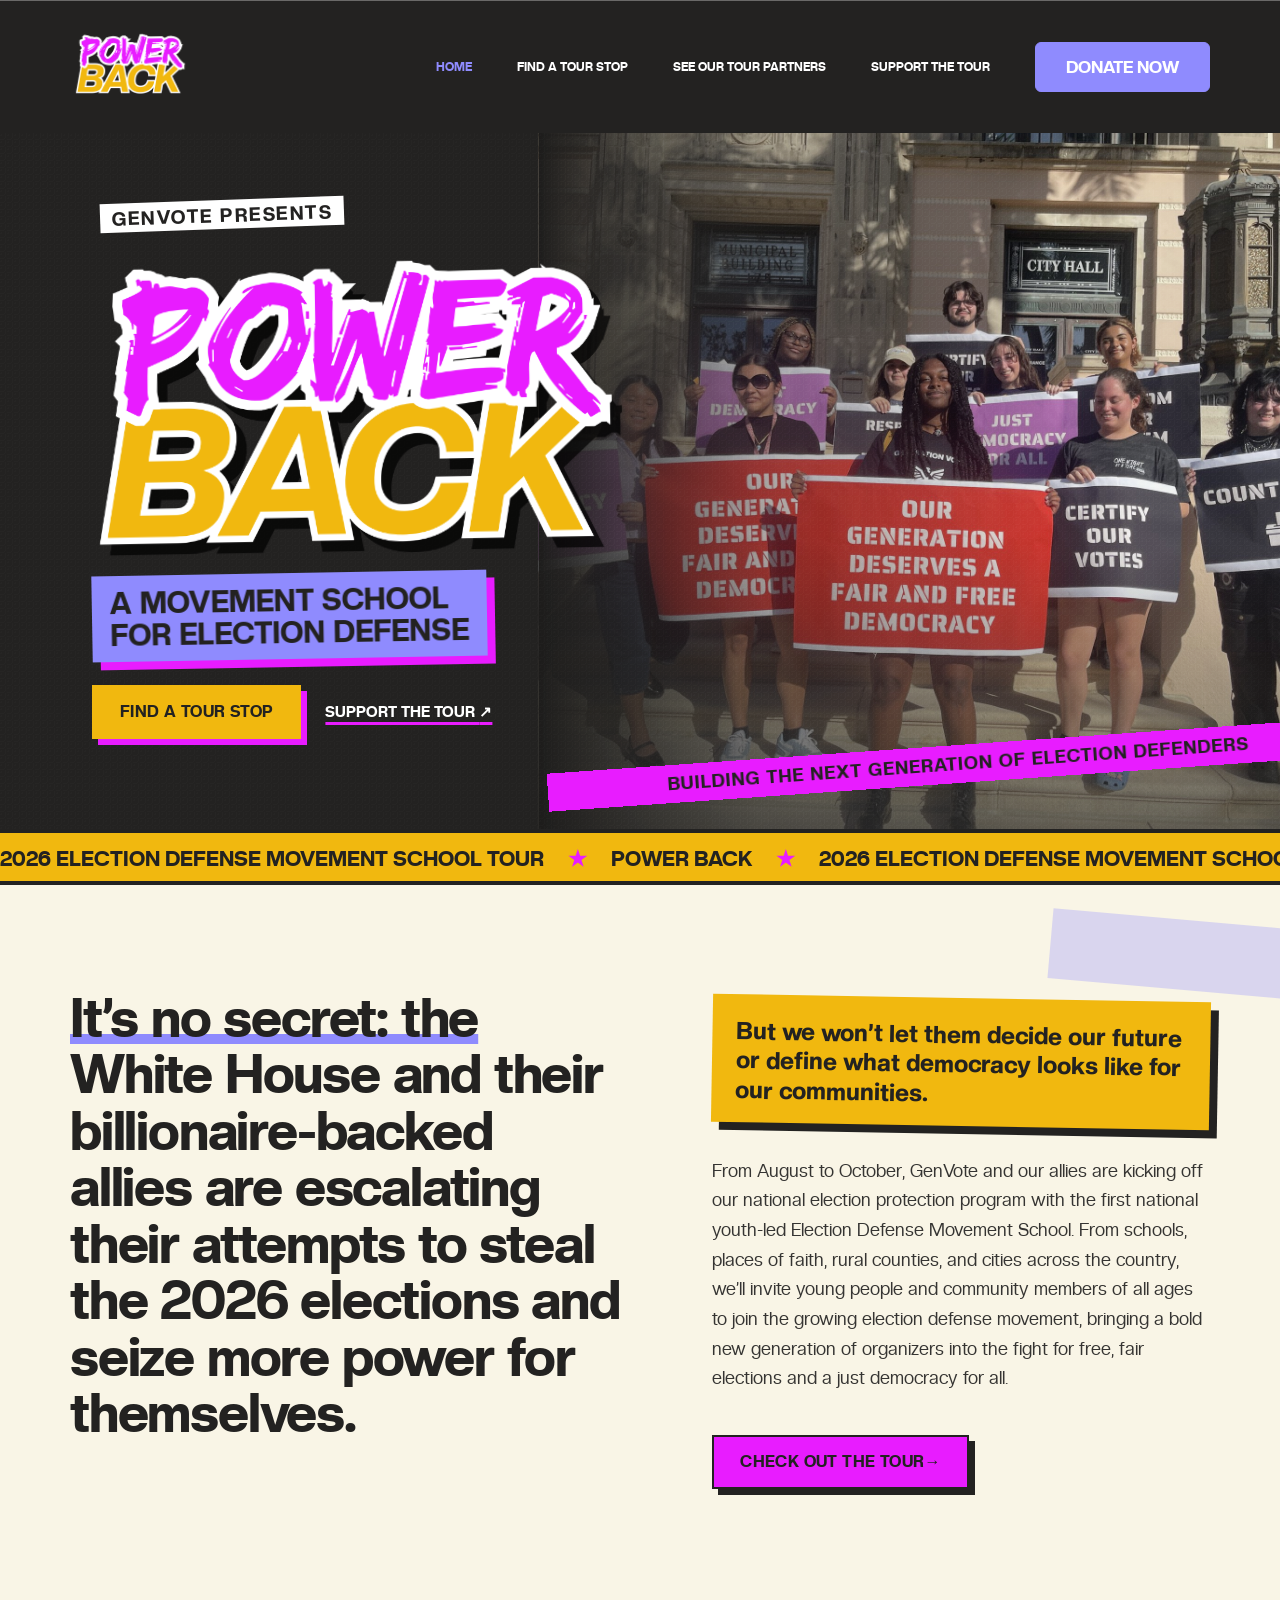
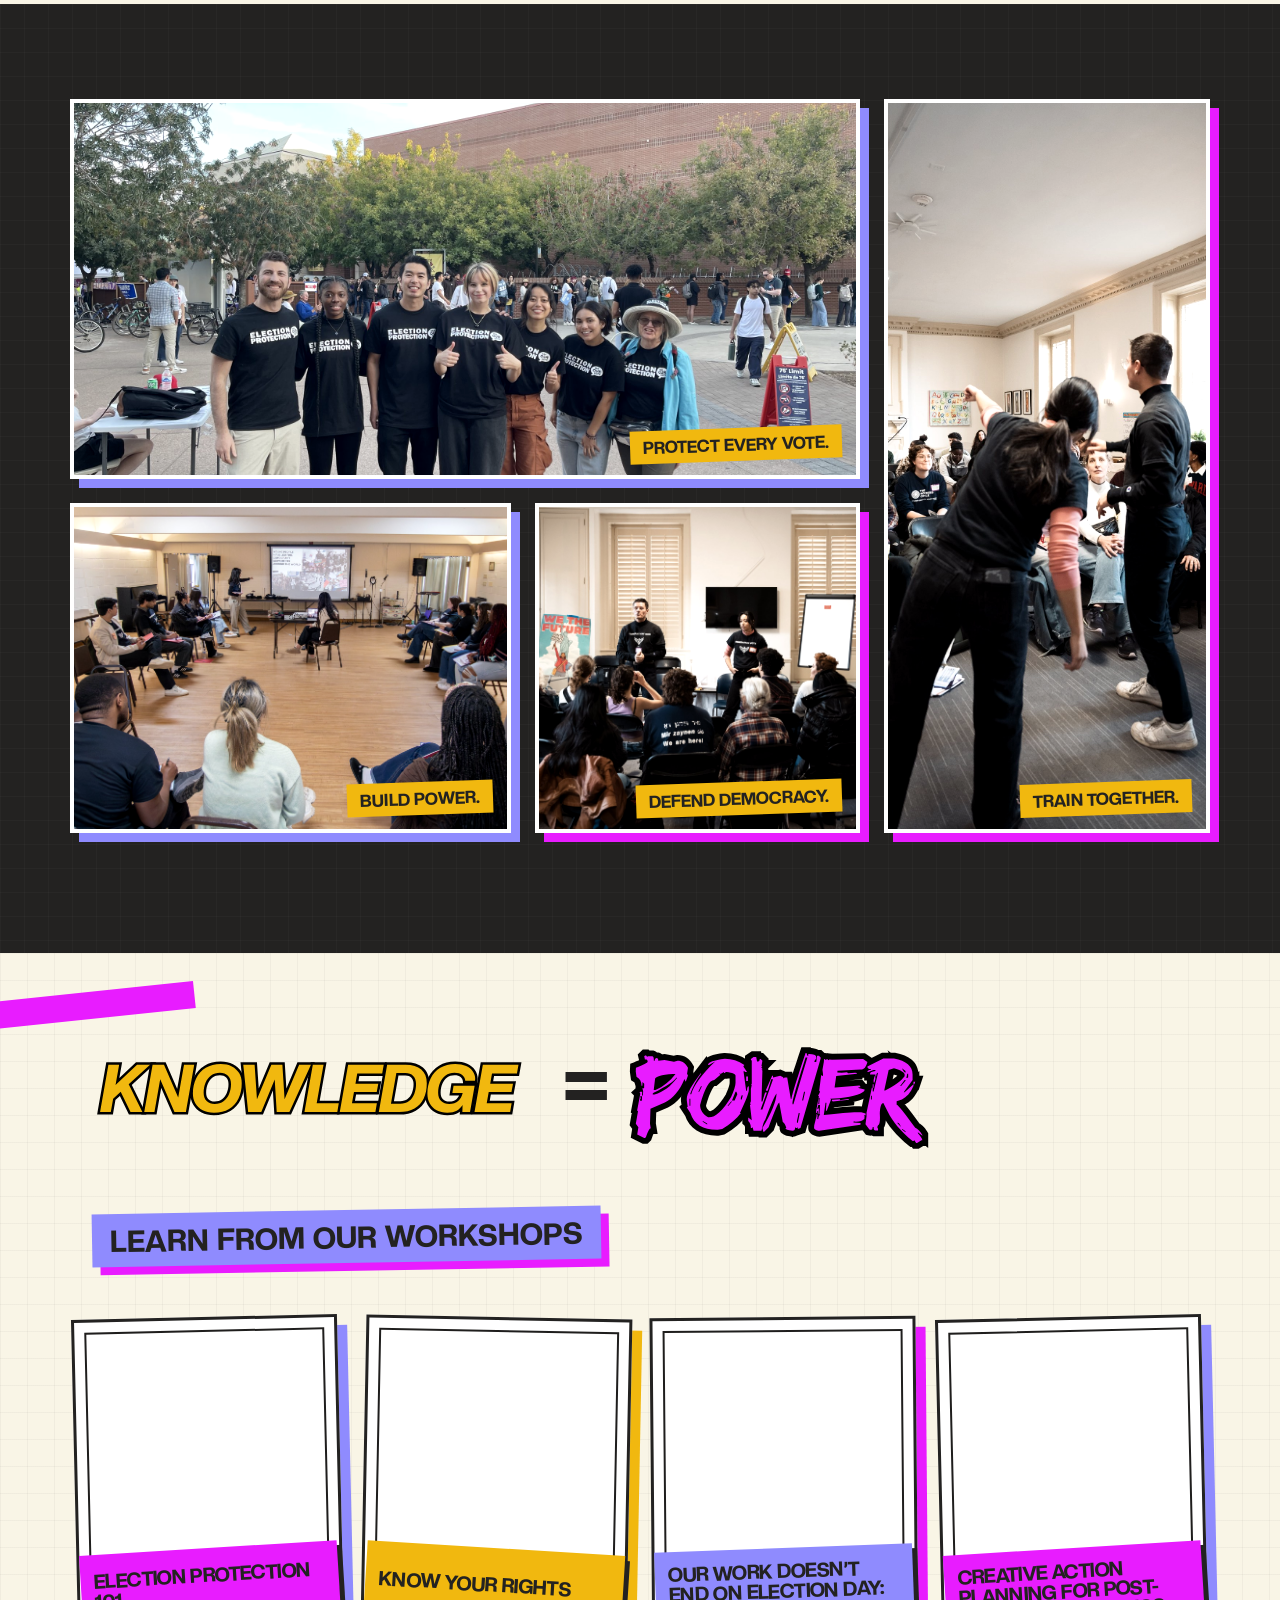
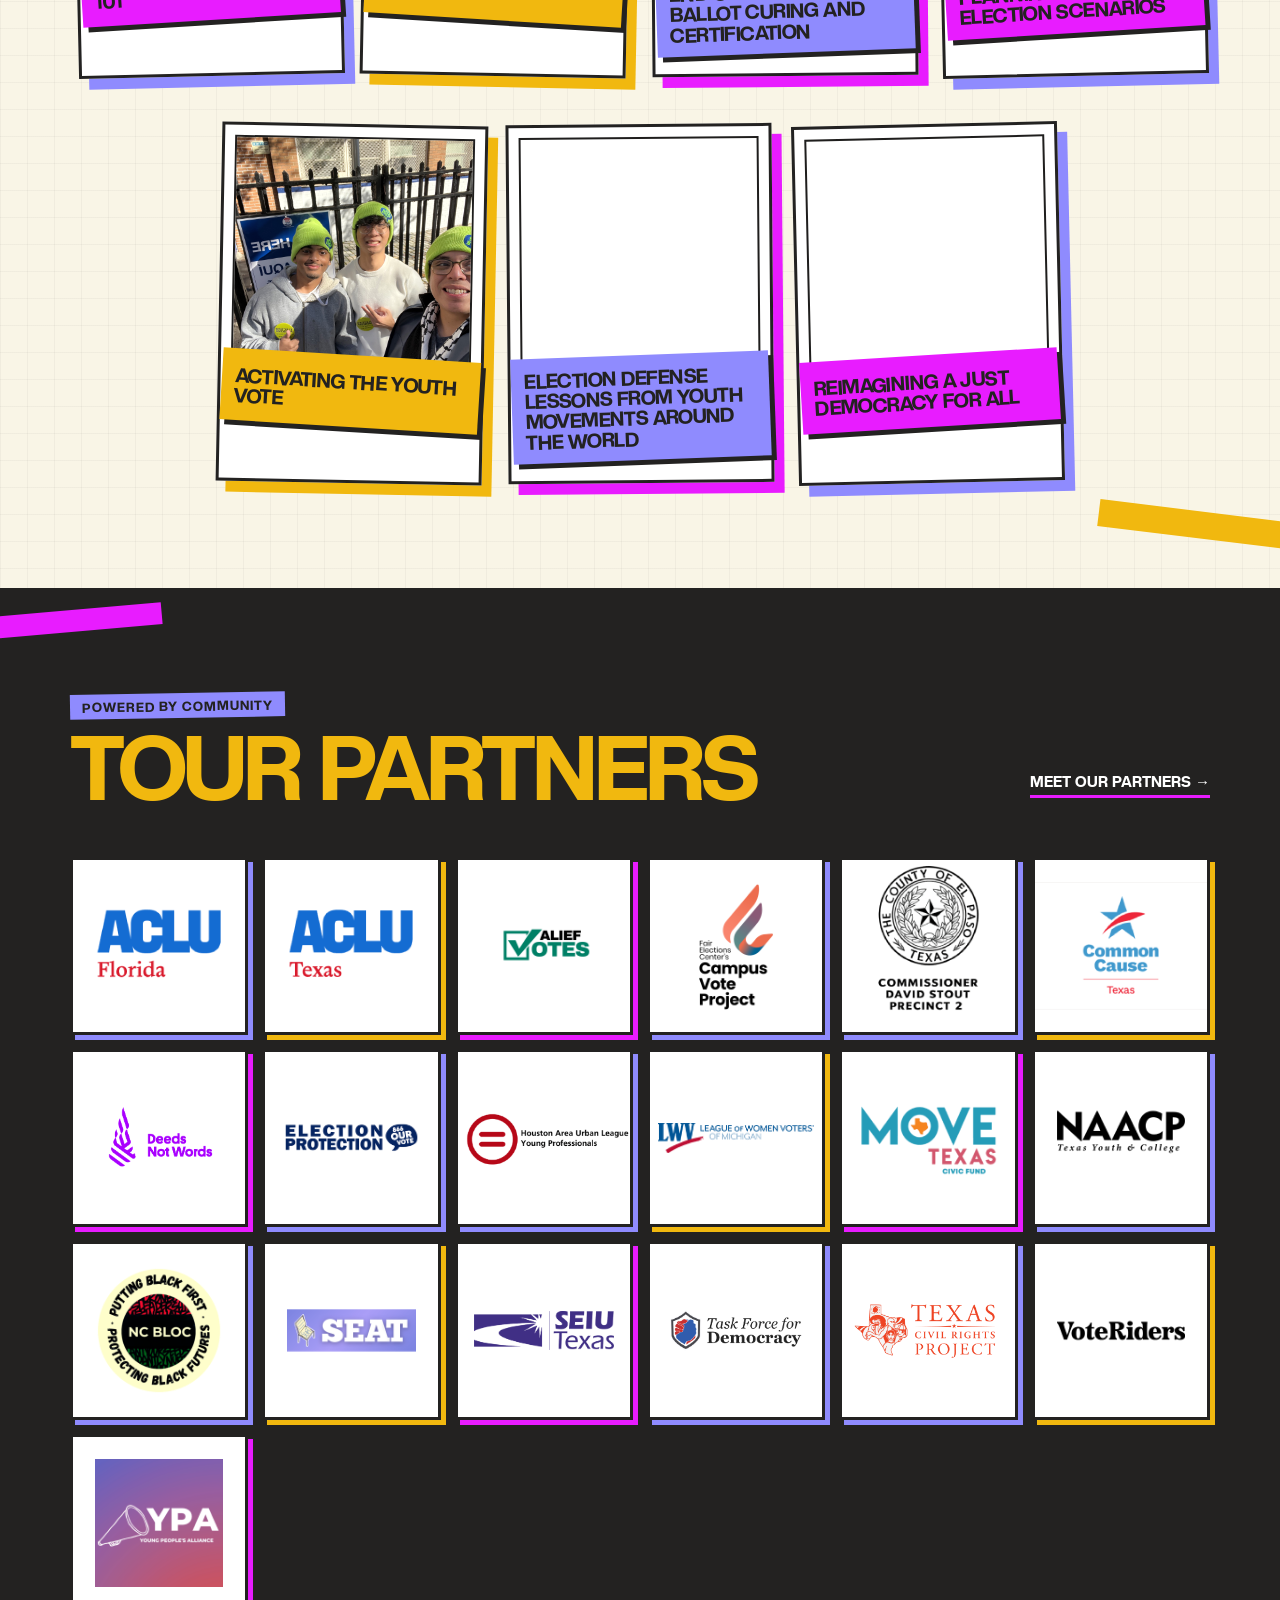
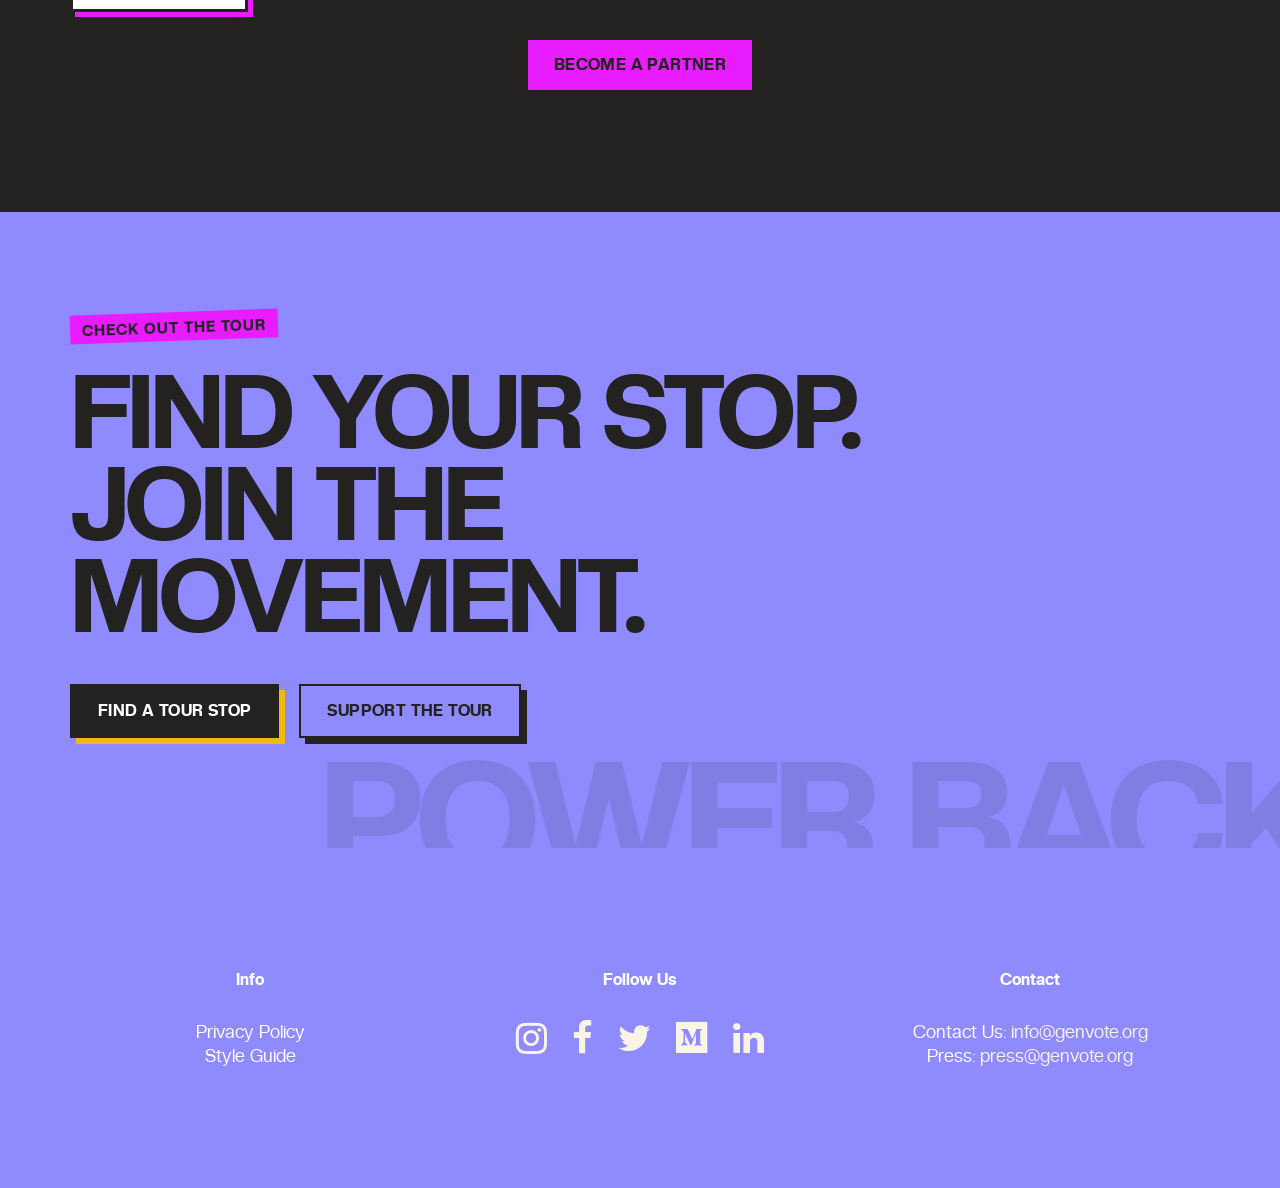
==== commit 6c104922: "Edit date and add partner link" ====
--- a/index.html
+++ b/index.html
@@ -95,7 +95,7 @@
 					</div>
 					<div class="pb-manifesto-body">
 						<p class="pb-highlight">But we won’t let them decide our future or define what democracy looks like for our communities.</p>
-						<p>From August to September, GenVote and our allies are kicking off our national election protection program with the first national youth-led Election Defense Movement School. From schools, places of faith, rural counties, and cities across the country, we’ll invite young people and community members of all ages to join the growing election defense movement, bringing a bold new generation of organizers into the fight for free, fair elections and a just democracy for all.</p>
+						<p>From August to October, GenVote and our allies are kicking off our national election protection program with the first national youth-led Election Defense Movement School. From schools, places of faith, rural counties, and cities across the country, we’ll invite young people and community members of all ages to join the growing election defense movement, bringing a bold new generation of organizers into the fight for free, fair elections and a just democracy for all.</p>
 						<a class="pb-button pb-button-pink" href="rsvp.html">Check Out the Tour <span aria-hidden="true">→</span></a>
 					</div>
 				</div>
@@ -132,7 +132,10 @@
 					<div>
 						<h2 id="pb-trainings-title"><span class="pb-knowledge-art" aria-label="Knowledge"><img src="img/knowledge.svg" alt=""></span> <b>=</b> <strong class="pb-power-art" aria-label="Power"><img src="img/power.svg" alt=""></strong></h2>
 					</div>
-
+					<br>
+					<div class="text-center">
+						<h5 class="pb-hero-deck">Learn from our workshops</h5>
+					</div>
 				</header>
 
 				<div class="pb-training-wall">
@@ -198,6 +201,9 @@
 					<div class="partner-logo-card"><img src="img/logos/VoteRiders logo.png" alt="VoteRiders"></div>
 					<div class="partner-logo-card"><img src="img/logos/YPA.png" alt="Young People Alliance"></div>
 				</div>
+				<div class="text-center">
+					<a class="pb-button pb-button-pink" href="https://forms.gle/qg9fSukZTWioXLf76" target="_blank">Become a Partner</a>
+				</div>
 			</div>
 		</section>
 
--- a/css/style.css
+++ b/css/style.css
@@ -6532,6 +6532,9 @@
 
 /* Tour partners: responsive poster grid */
 .partners-page {
+  --pb-pink: #E81CFF;
+  --pb-purple: #8F8BFE;
+  --pb-black: #232221;
   overflow: hidden;
   padding: 190px 0 110px;
   background-color: #f9f5e6;
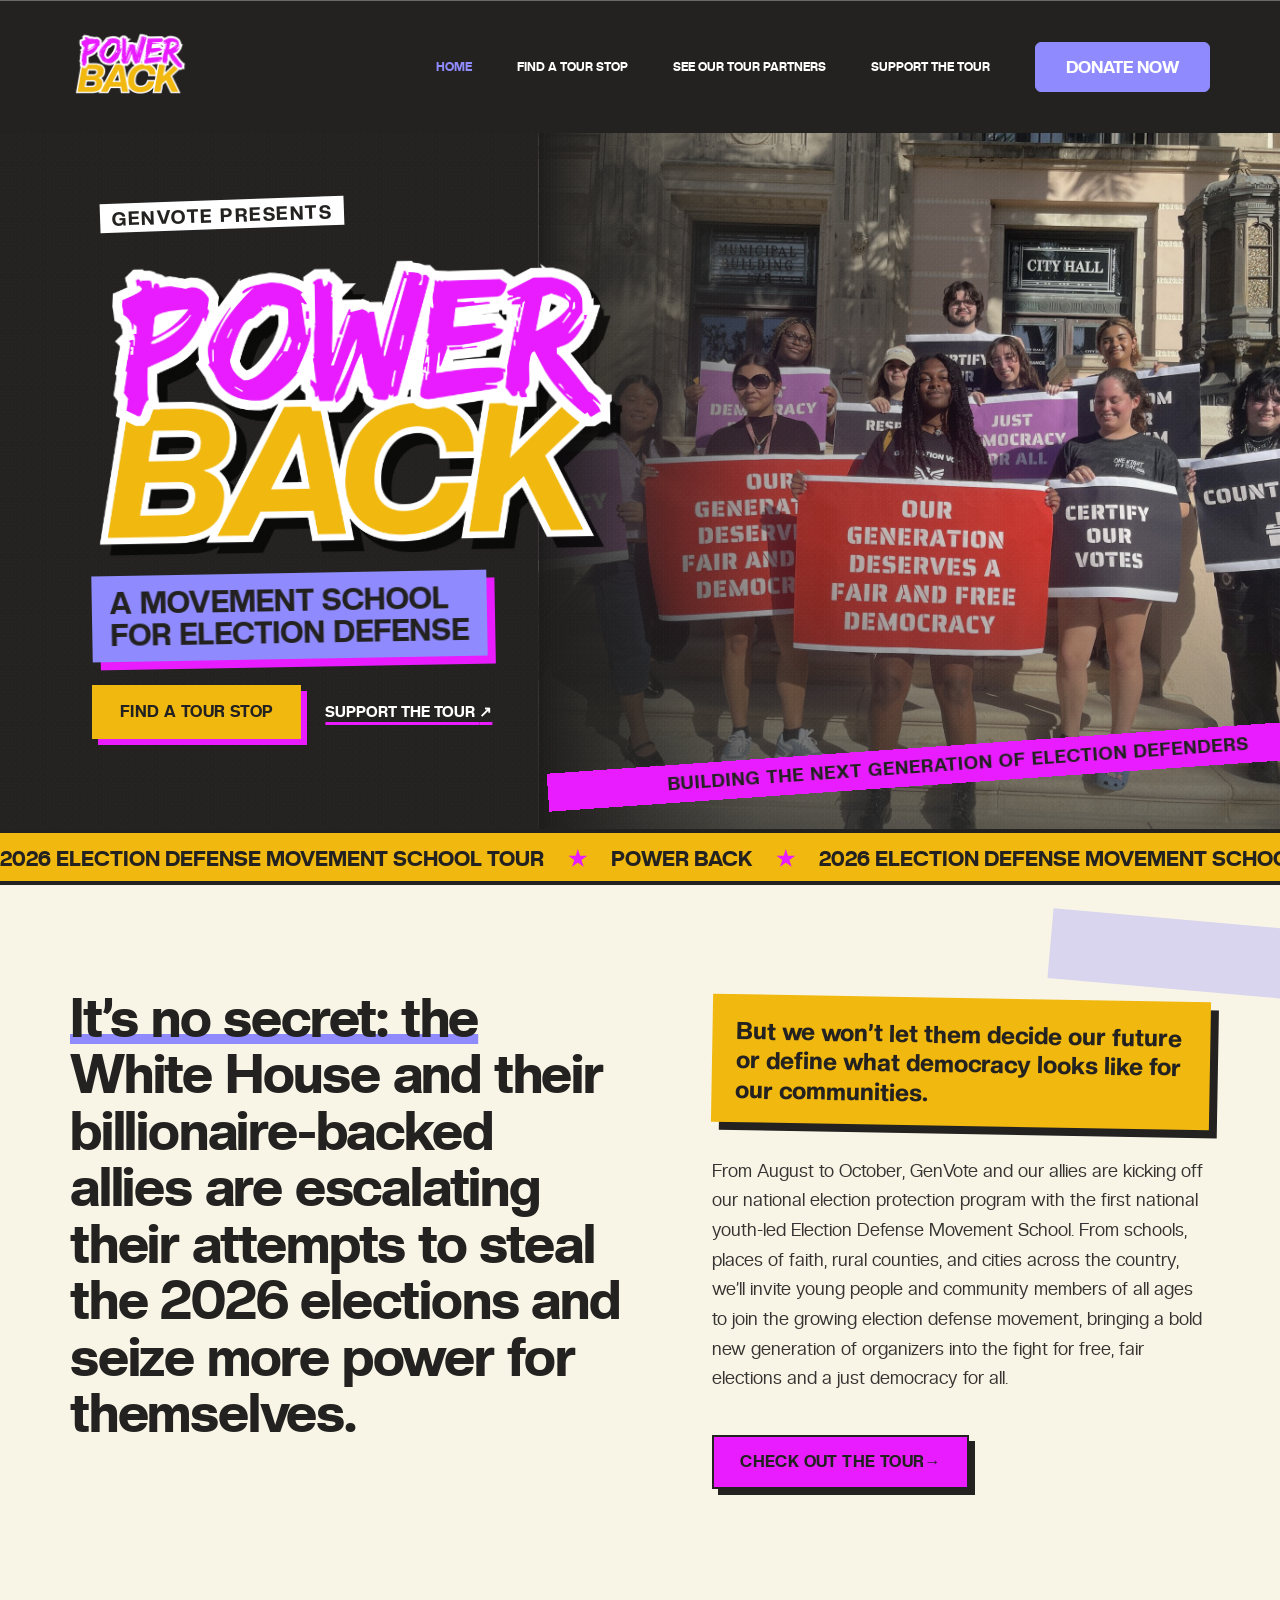
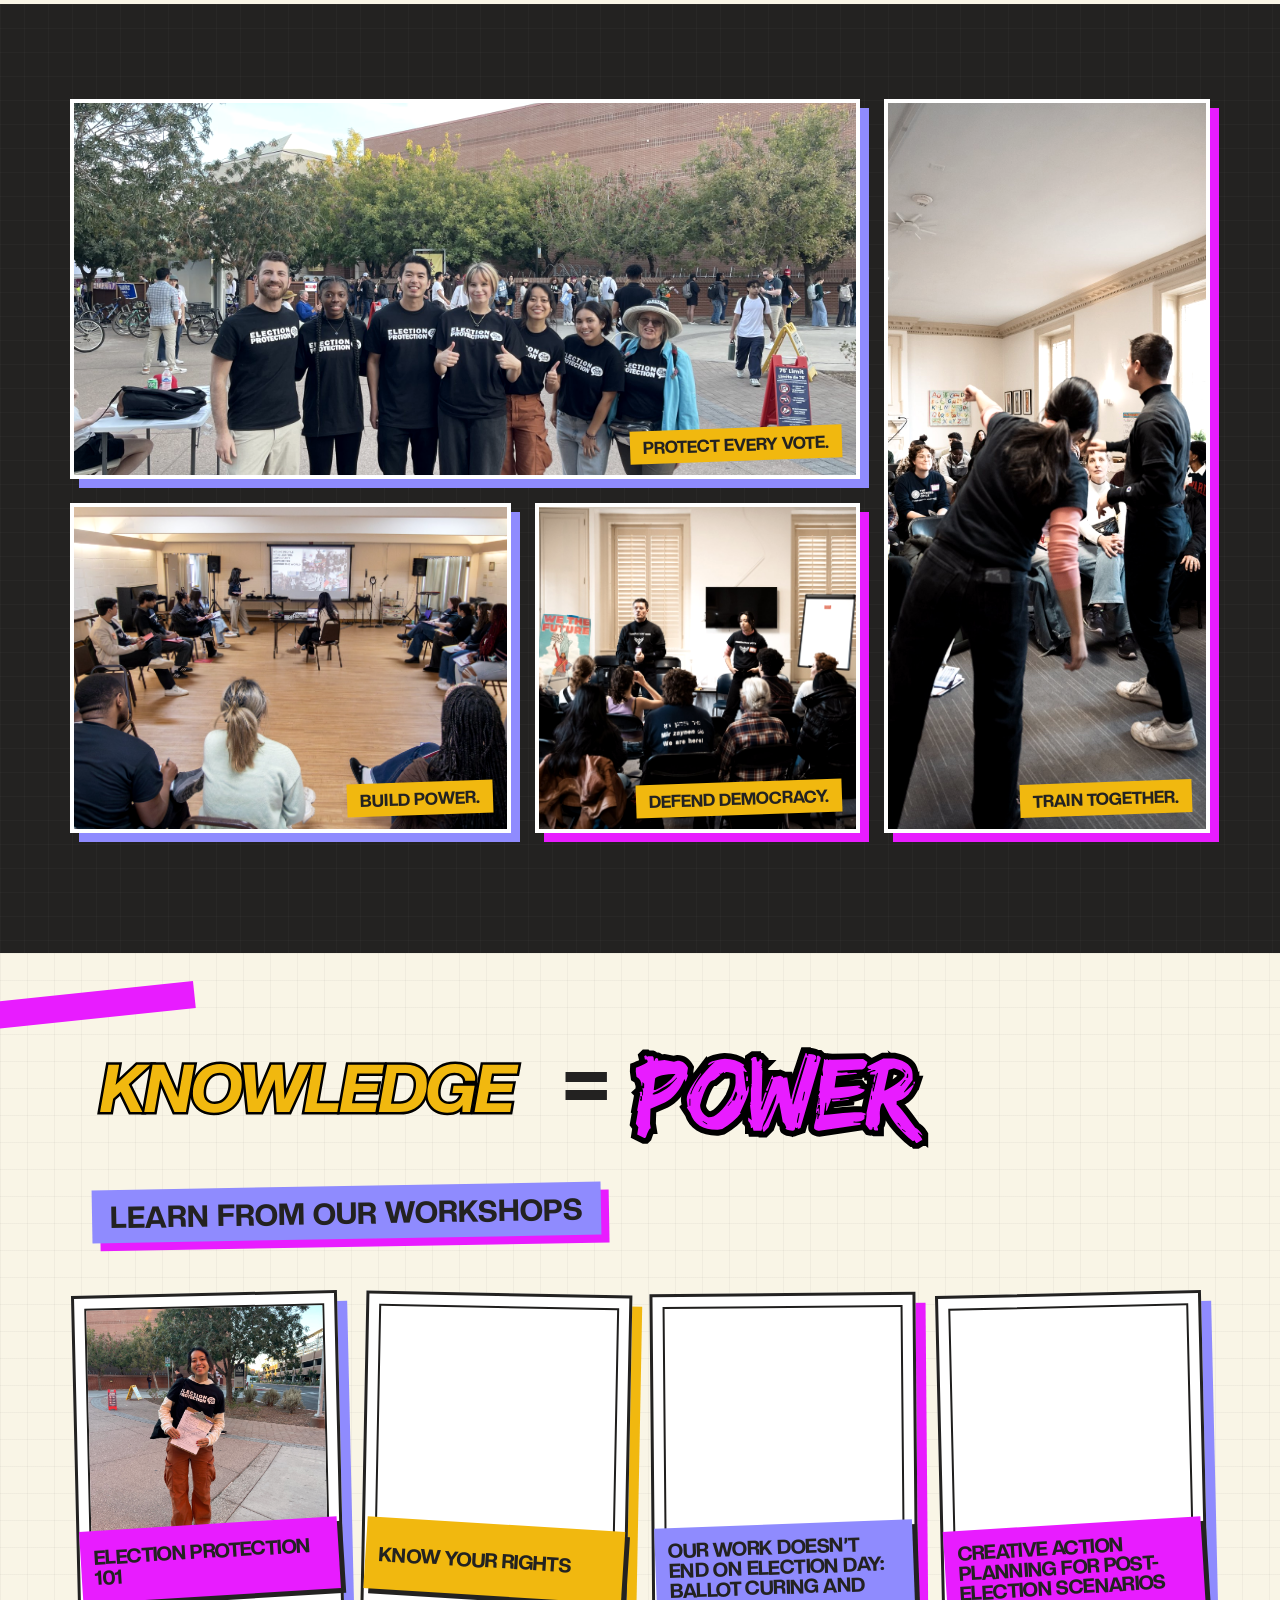
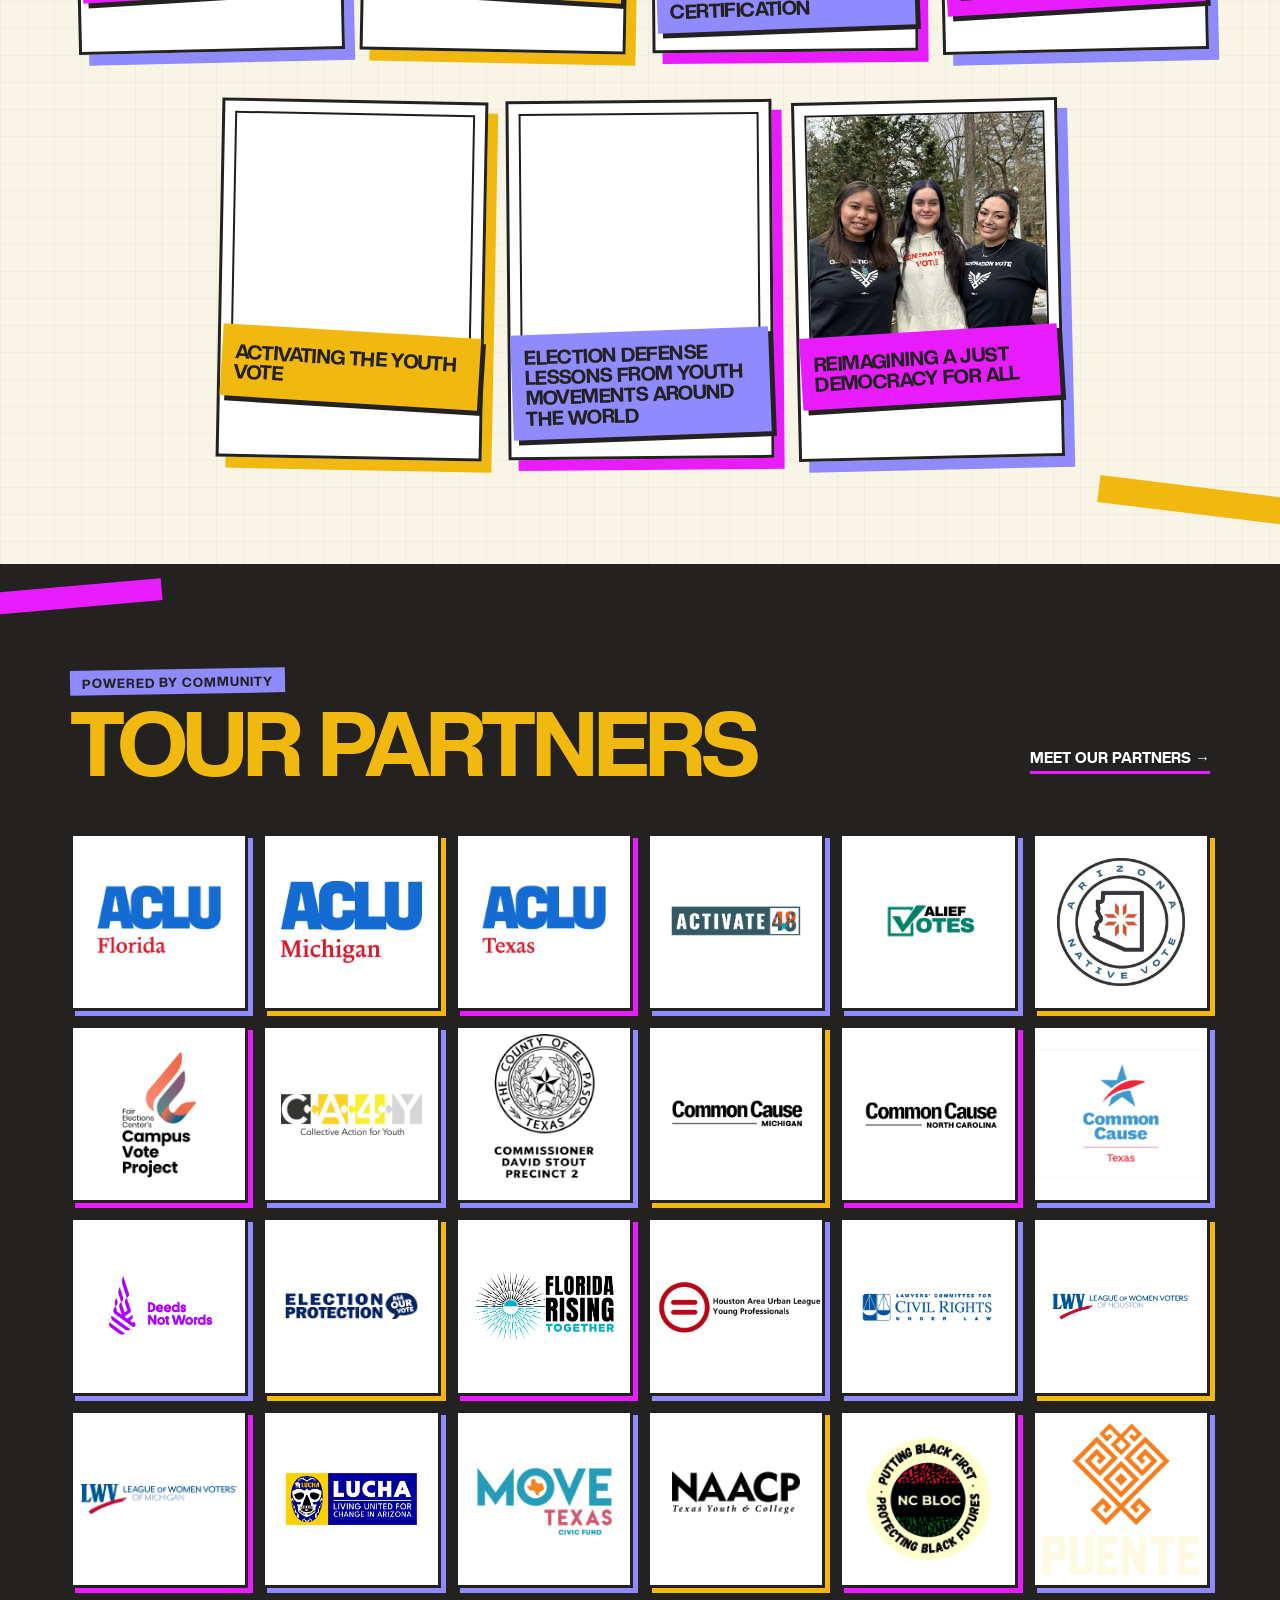
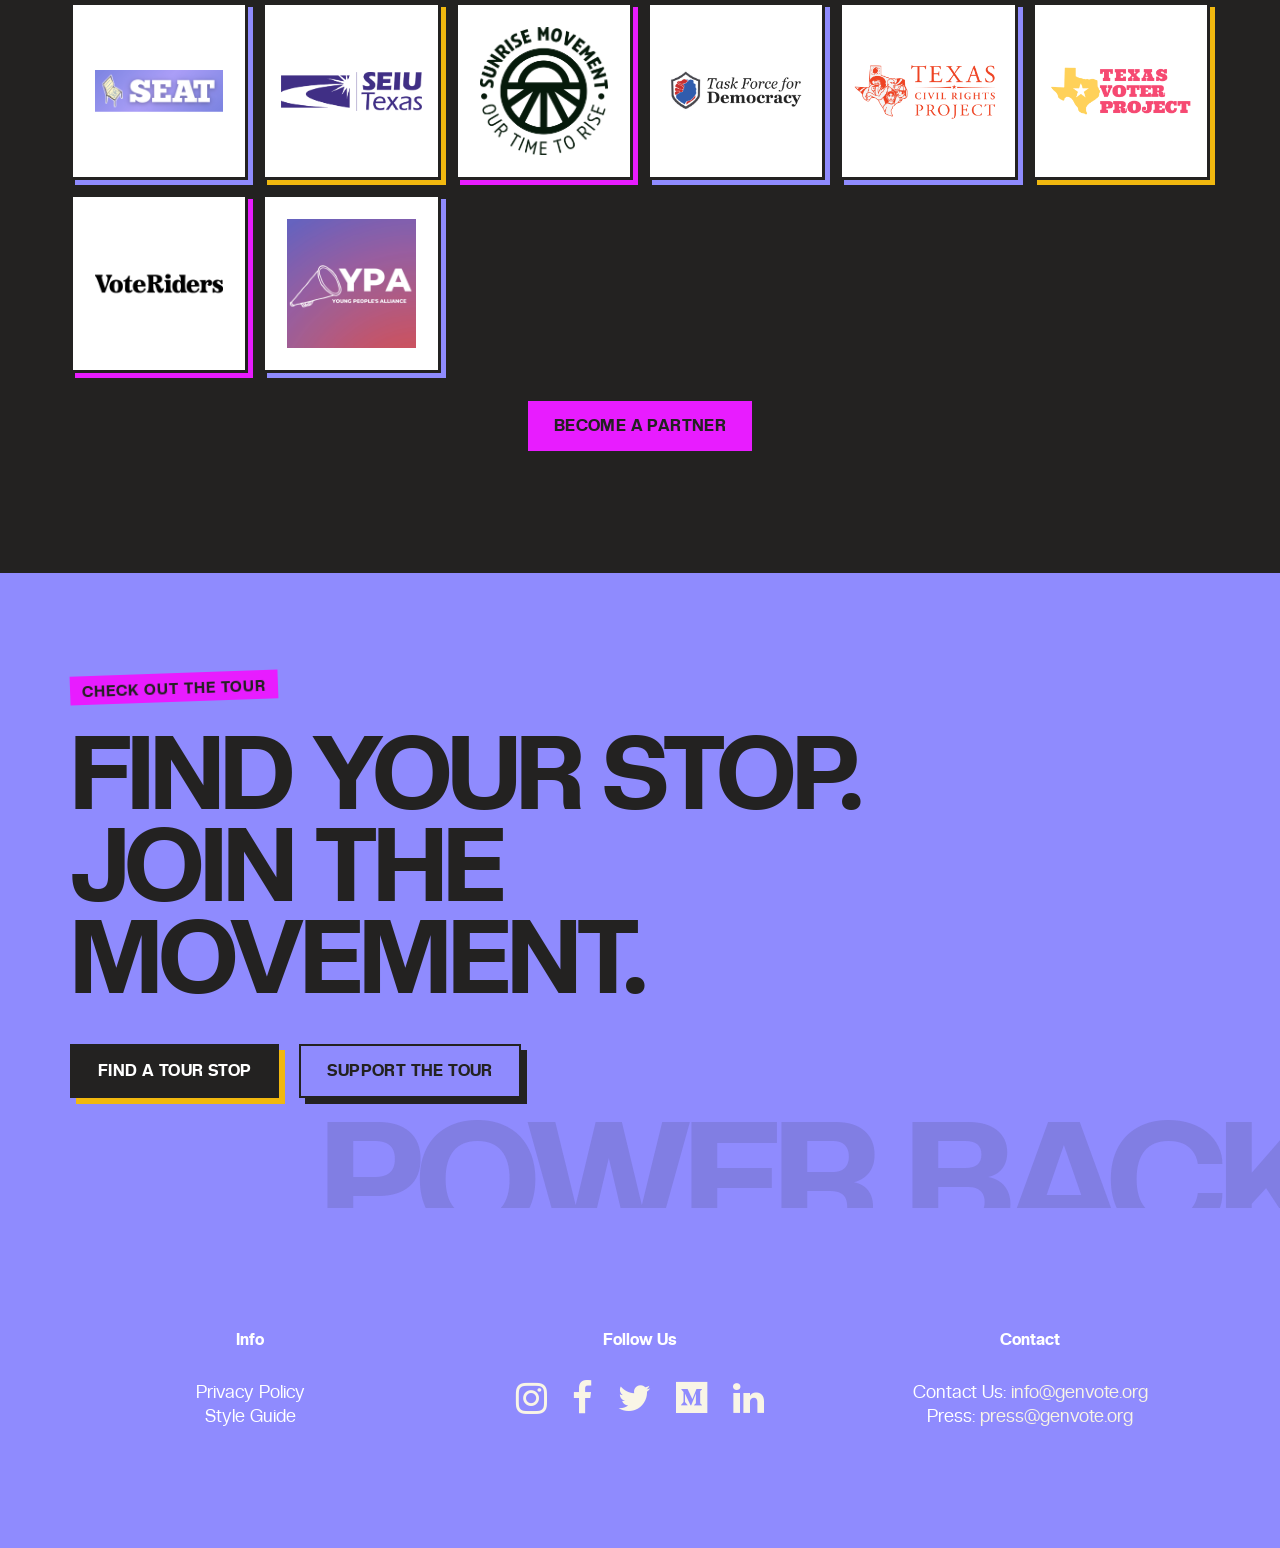
==== commit 17d5cc03: "Add partners" ====
--- a/index.html
+++ b/index.html
@@ -132,7 +132,7 @@
 					<div>
 						<h2 id="pb-trainings-title"><span class="pb-knowledge-art" aria-label="Knowledge"><img src="img/knowledge.svg" alt=""></span> <b>=</b> <strong class="pb-power-art" aria-label="Power"><img src="img/power.svg" alt=""></strong></h2>
 					</div>
-					<br>
+					
 					<div class="text-center">
 						<h5 class="pb-hero-deck">Learn from our workshops</h5>
 					</div>
@@ -182,22 +182,35 @@
 				</header>
 				<div class="partner-logo-grid">
 					<div class="partner-logo-card partner-logo-card-boost-xl"><img src="img/logos/ACLU_Florida_Logo.png" alt="ACLU of Florida"></div>
+					<div class="partner-logo-card partner-logo-card-wide"><img src="img/logos/ACLU Michigan.png" alt="ACLU of Michigan"></div>
 					<div class="partner-logo-card partner-logo-card-boost-xl"><img src="img/logos/ACLU Texas.png" alt="ACLU of Texas"></div>
+					<div class="partner-logo-card partner-logo-card-wide"><img src="img/logos/Activate 48 logo.png" alt="Activate 48"></div>
 					<div class="partner-logo-card"><img src="img/logos/AliefVotes logo.png" alt="Alief Votes"></div>
+					<div class="partner-logo-card"><img src="img/logos/AZNV_Badge_logo.webp" alt="Arizona Native Vote"></div>
 					<div class="partner-logo-card"><img src="img/logos/Campus Vote Project logo.png" alt="Campus Vote Project"></div>
+					<div class="partner-logo-card partner-logo-card-wide"><img src="img/logos/CA4Y logo.webp" alt="Collective Action for Youth"></div>
 					<div class="partner-logo-card partner-logo-card-boost-xl"><img src="img/logos/Commissioner David Stout.png" alt="Commissioner David Stout"></div>
+					<div class="partner-logo-card partner-logo-card-wide"><img src="img/logos/CC Michigan logo.png" alt="Common Cause Michigan"></div>
+					<div class="partner-logo-card partner-logo-card-wide"><img src="img/logos/CC North Carolina.png" alt="Common Cause North Carolina"></div>
 					<div class="partner-logo-card partner-logo-card-boost-xl"><img src="img/logos/Common Cause Texas.png" alt="Common Cause Texas"></div>
 					<div class="partner-logo-card"><img src="img/logos/Deeds Not Words.webp" alt="Deeds Not Words"></div>
 					<div class="partner-logo-card partner-logo-card-wide"><img src="img/logos/Election Protection 866 Our Vote.webp" alt="Election Protection &mdash; 866-OUR-VOTE"></div>
+					<div class="partner-logo-card partner-logo-card-wide"><img src="img/logos/Florida Rising logo.png" alt="Florida Rising"></div>
 					<div class="partner-logo-card partner-logo-card-maximize partner-logo-card-boost-horizontal"><img src="img/logos/HAULYP logo.png" alt="Houston Area Urban League Young Professionals"></div>
+					<div class="partner-logo-card partner-logo-card-wide"><img src="img/logos/LC-logo.jpg" alt="Lawyers' Committee for Civil Rights Under Law"></div>
+					<div class="partner-logo-card partner-logo-card-wide"><img src="img/logos/LWV Houston logo.png" alt="League of Women Voters of Houston"></div>
 					<div class="partner-logo-card partner-logo-card-maximize"><img src="img/logos/League of Women Voters Michigan.png" alt="League of Women Voters of Michigan"></div>
+					<div class="partner-logo-card partner-logo-card-wide"><img src="img/logos/LUCHA logo.png" alt="Living United for Change in Arizona"></div>
 					<div class="partner-logo-card partner-logo-card-boost-xl"><img src="img/logos/MOVE Texas.png" alt="MOVE Texas"></div>
 					<div class="partner-logo-card"><img src="img/logos/NAACP Texas Youth and College logo.png" alt="NAACP Texas Youth and College Division"></div>
 					<div class="partner-logo-card"><img src="img/logos/NCBLOC Logo.png" alt="North Carolina Black Leadership and Organizing Collective"></div>
+					<div class="partner-logo-card partner-logo-card-maximize"><img src="img/logos/PUENTE logo.webp" alt="PUENTE Human Rights Movement"></div>
 					<div class="partner-logo-card"><img src="img/logos/SEAT Logo.png" alt="SEAT"></div>
 					<div class="partner-logo-card partner-logo-card-wide"><img src="img/logos/SEIU Texas.png" alt="SEIU Texas"></div>
+					<div class="partner-logo-card"><img src="img/logos/SunriseMovement_Logo.png" alt="Sunrise Movement"></div>
 					<div class="partner-logo-card partner-logo-card-wide"><img src="img/logos/Task Force for Democracy.png" alt="Task Force for Democracy"></div>
 					<div class="partner-logo-card partner-logo-card-boost"><img src="img/logos/TCRP Logo.png" alt="Texas Civil Rights Project"></div>
+					<div class="partner-logo-card partner-logo-card-wide"><img src="img/logos/Texas Voter Project logo.png" alt="Texas Voter Project"></div>
 					<div class="partner-logo-card"><img src="img/logos/VoteRiders logo.png" alt="VoteRiders"></div>
 					<div class="partner-logo-card"><img src="img/logos/YPA.png" alt="Young People Alliance"></div>
 				</div>
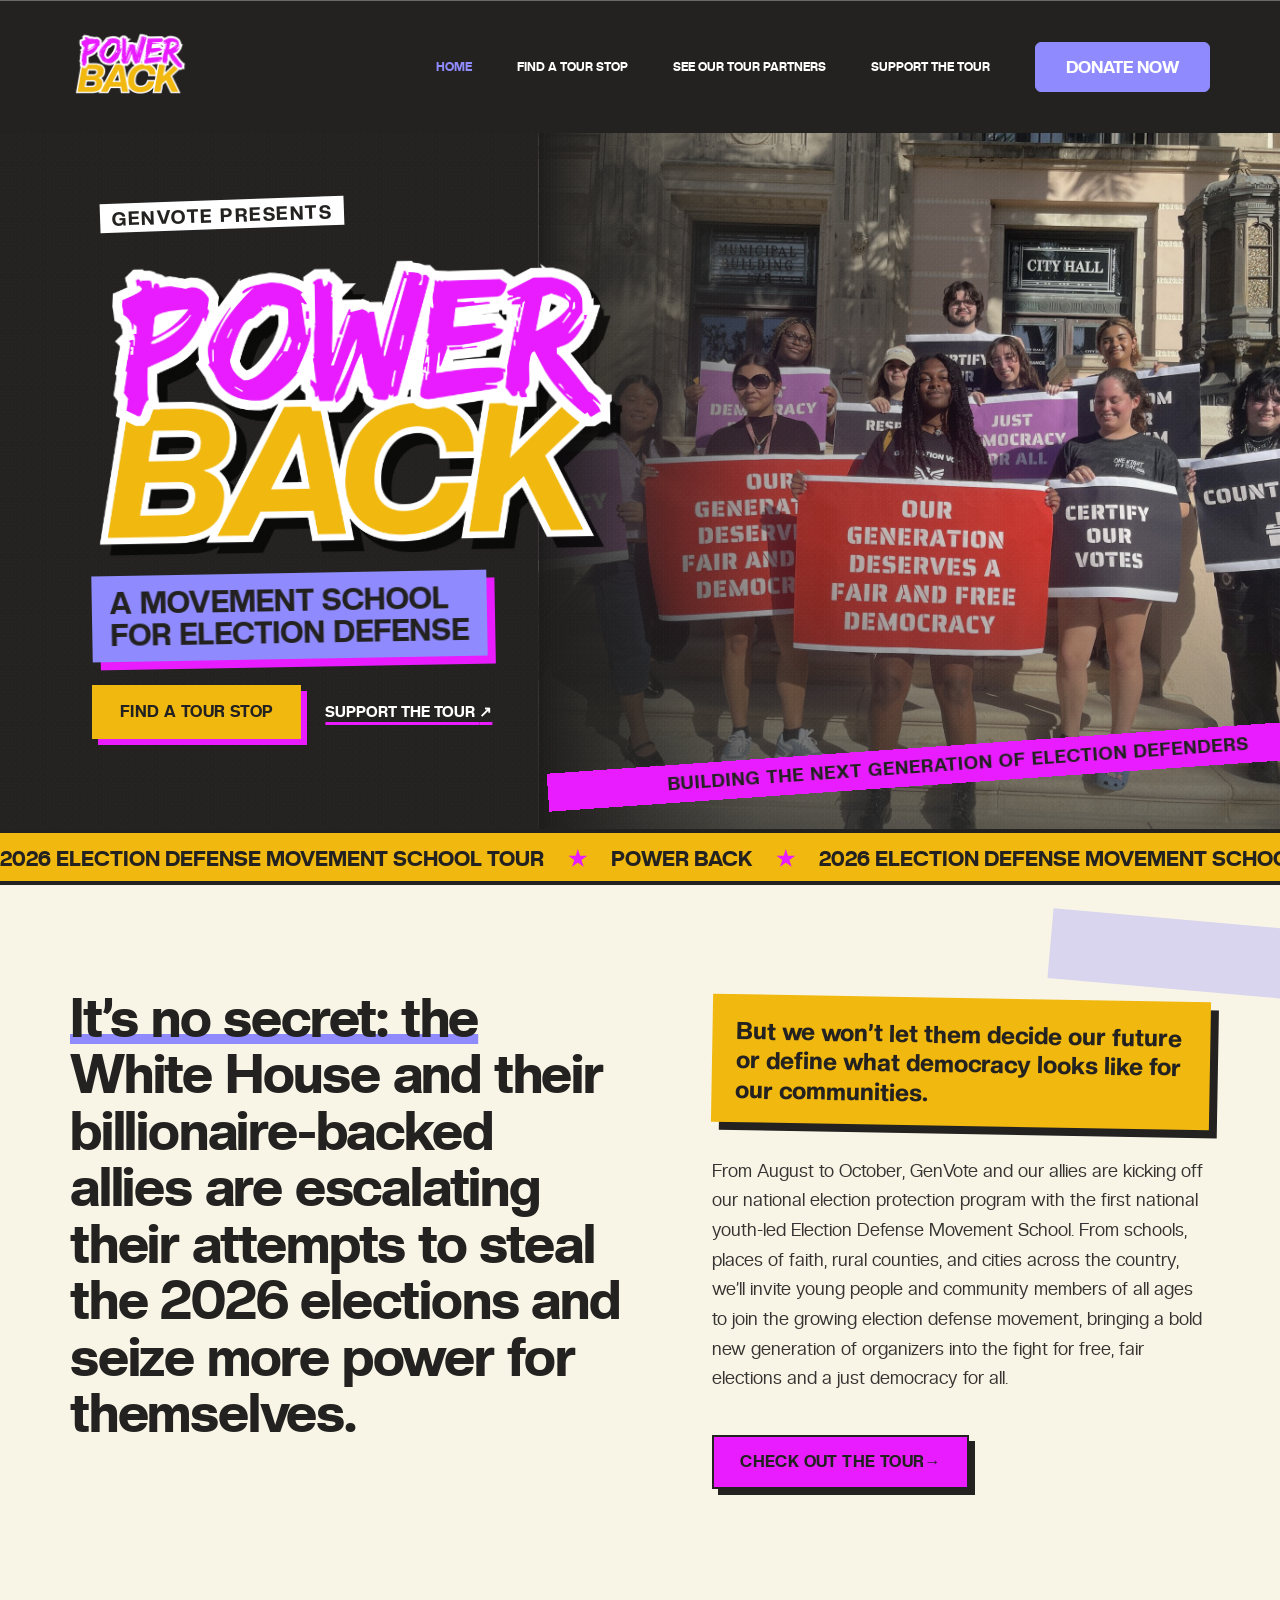
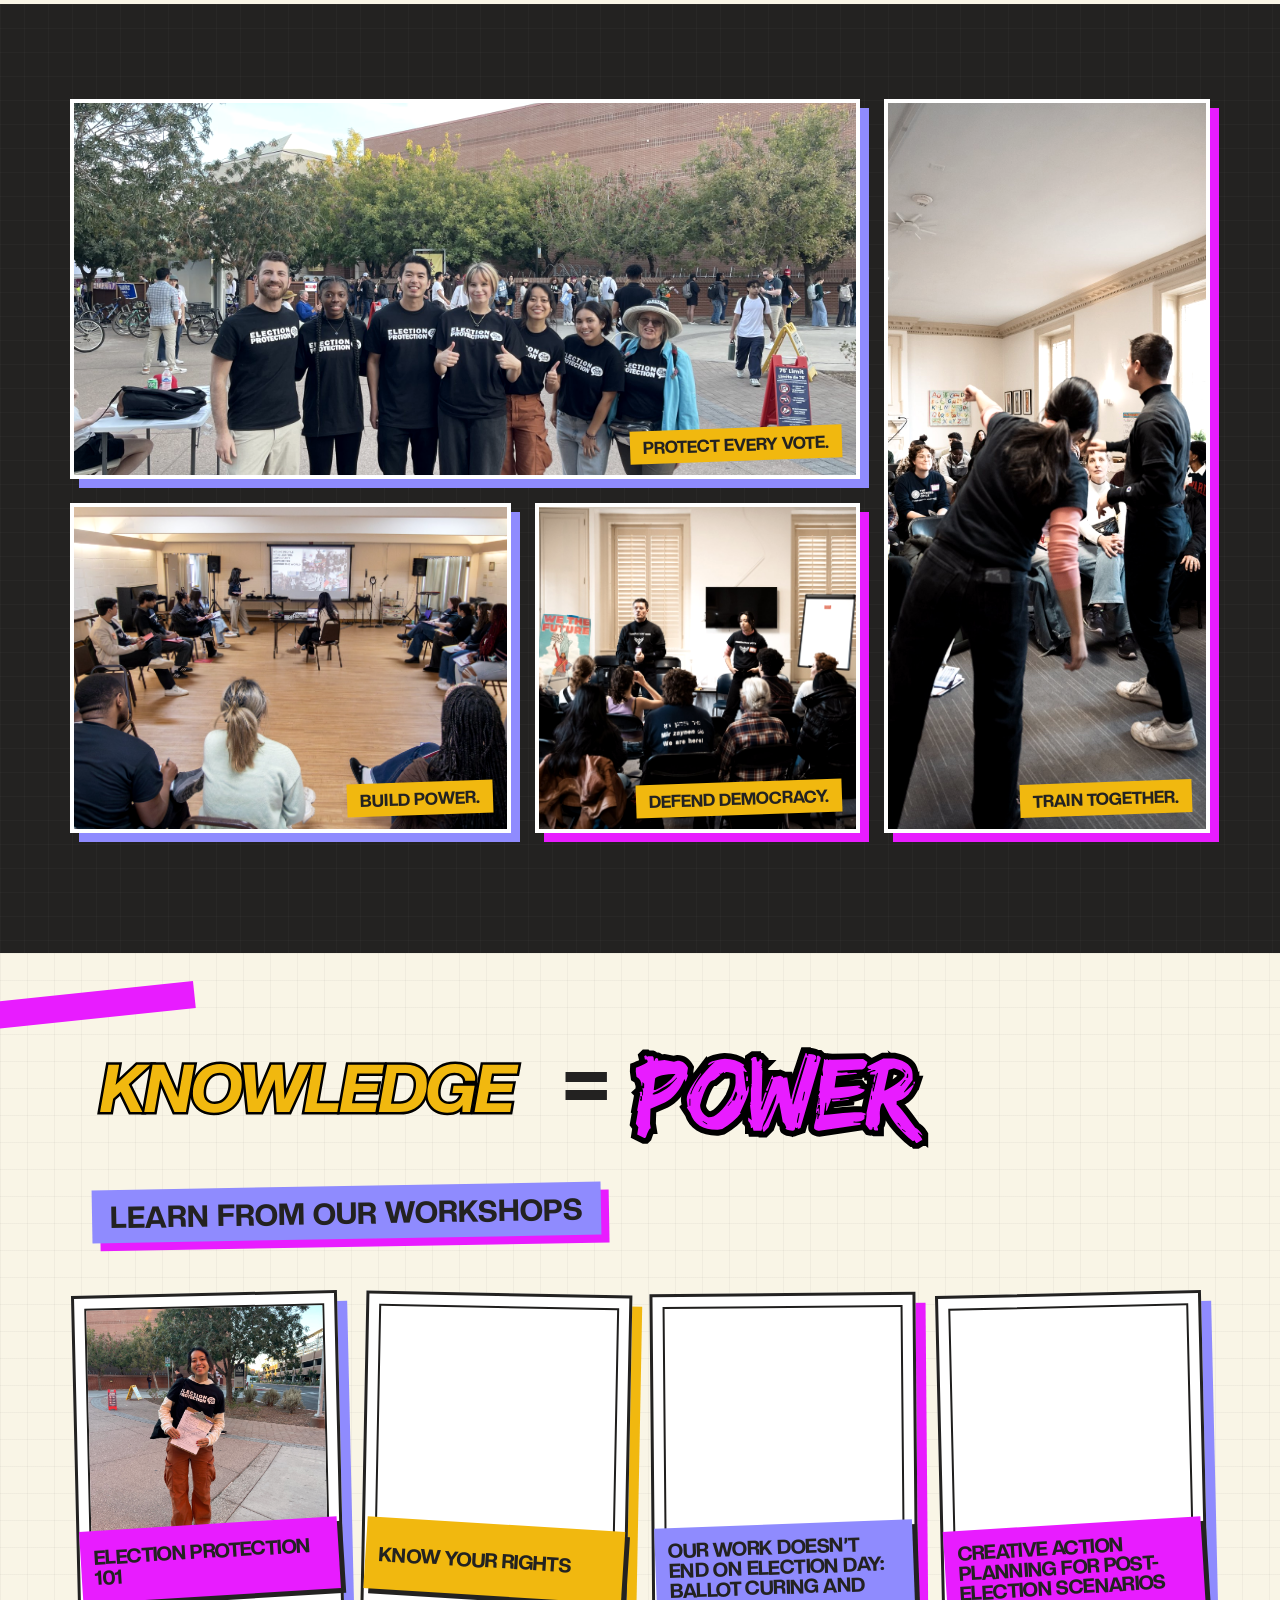
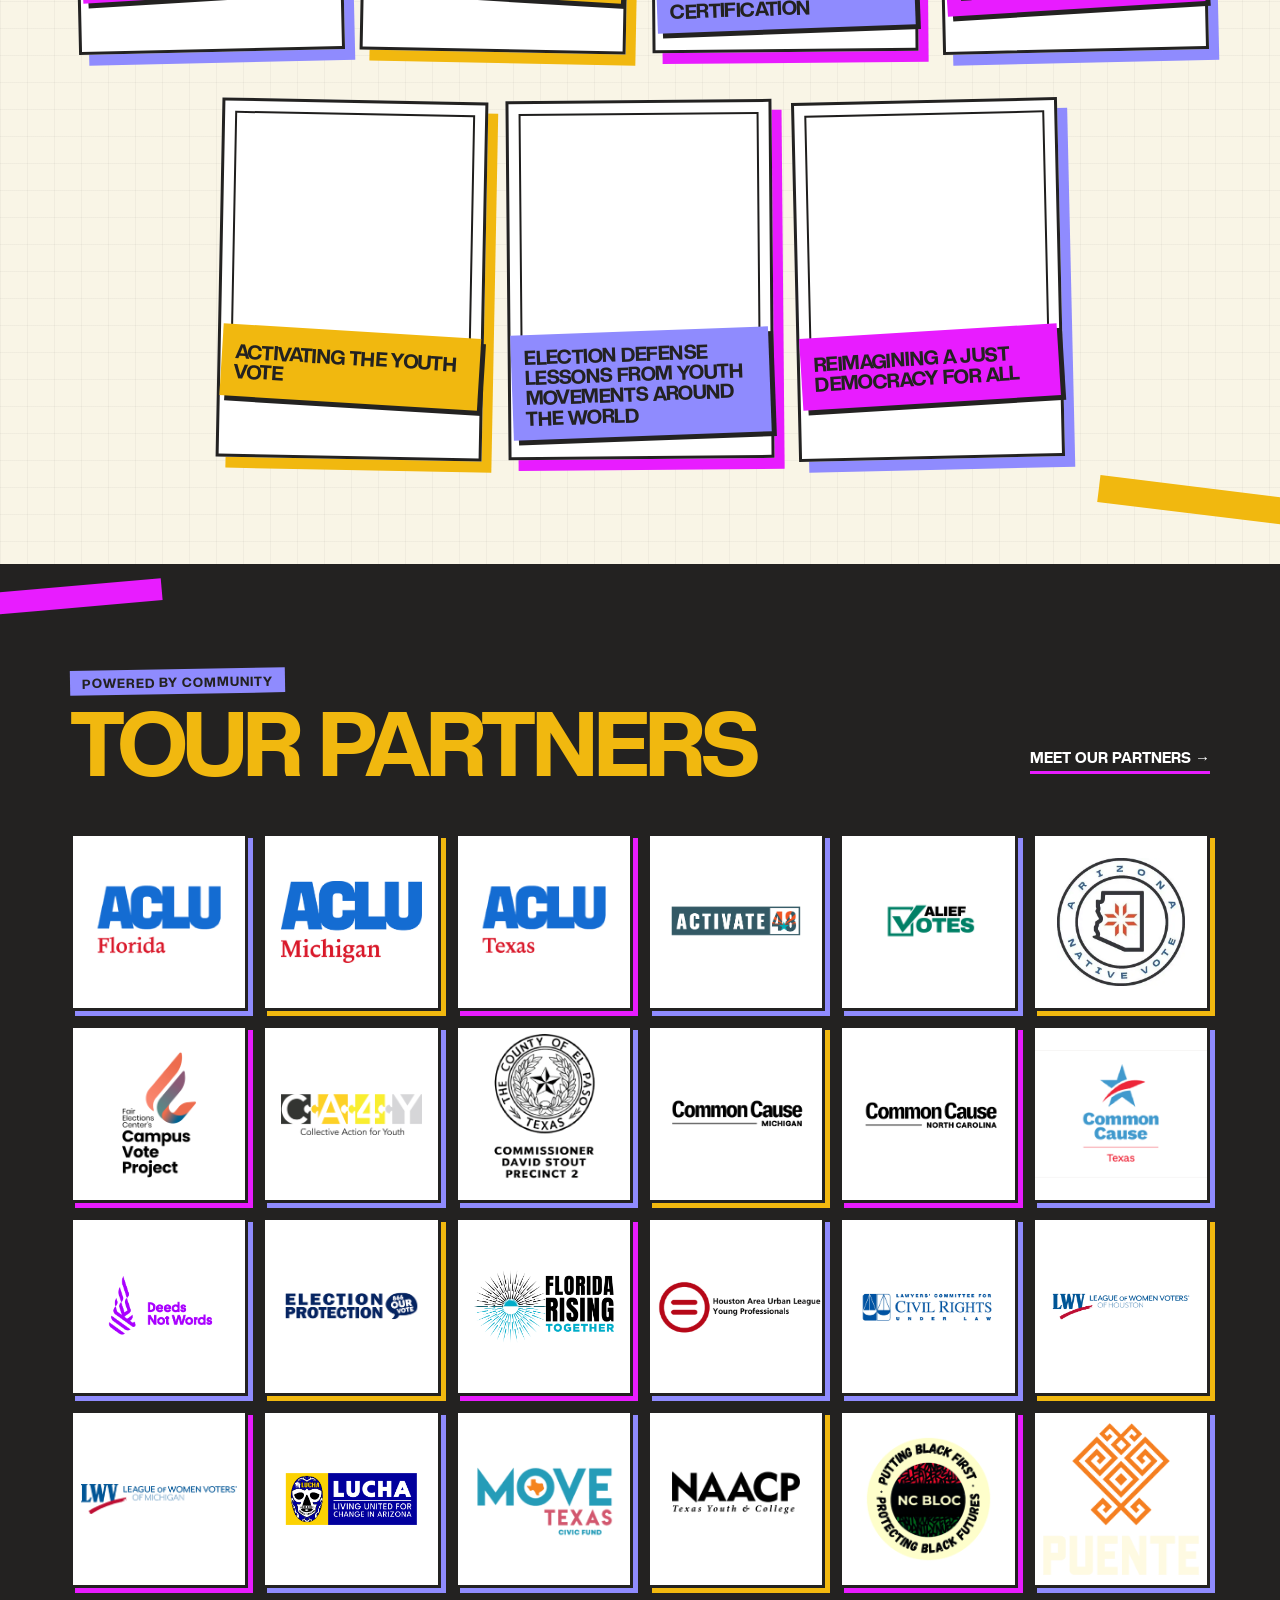
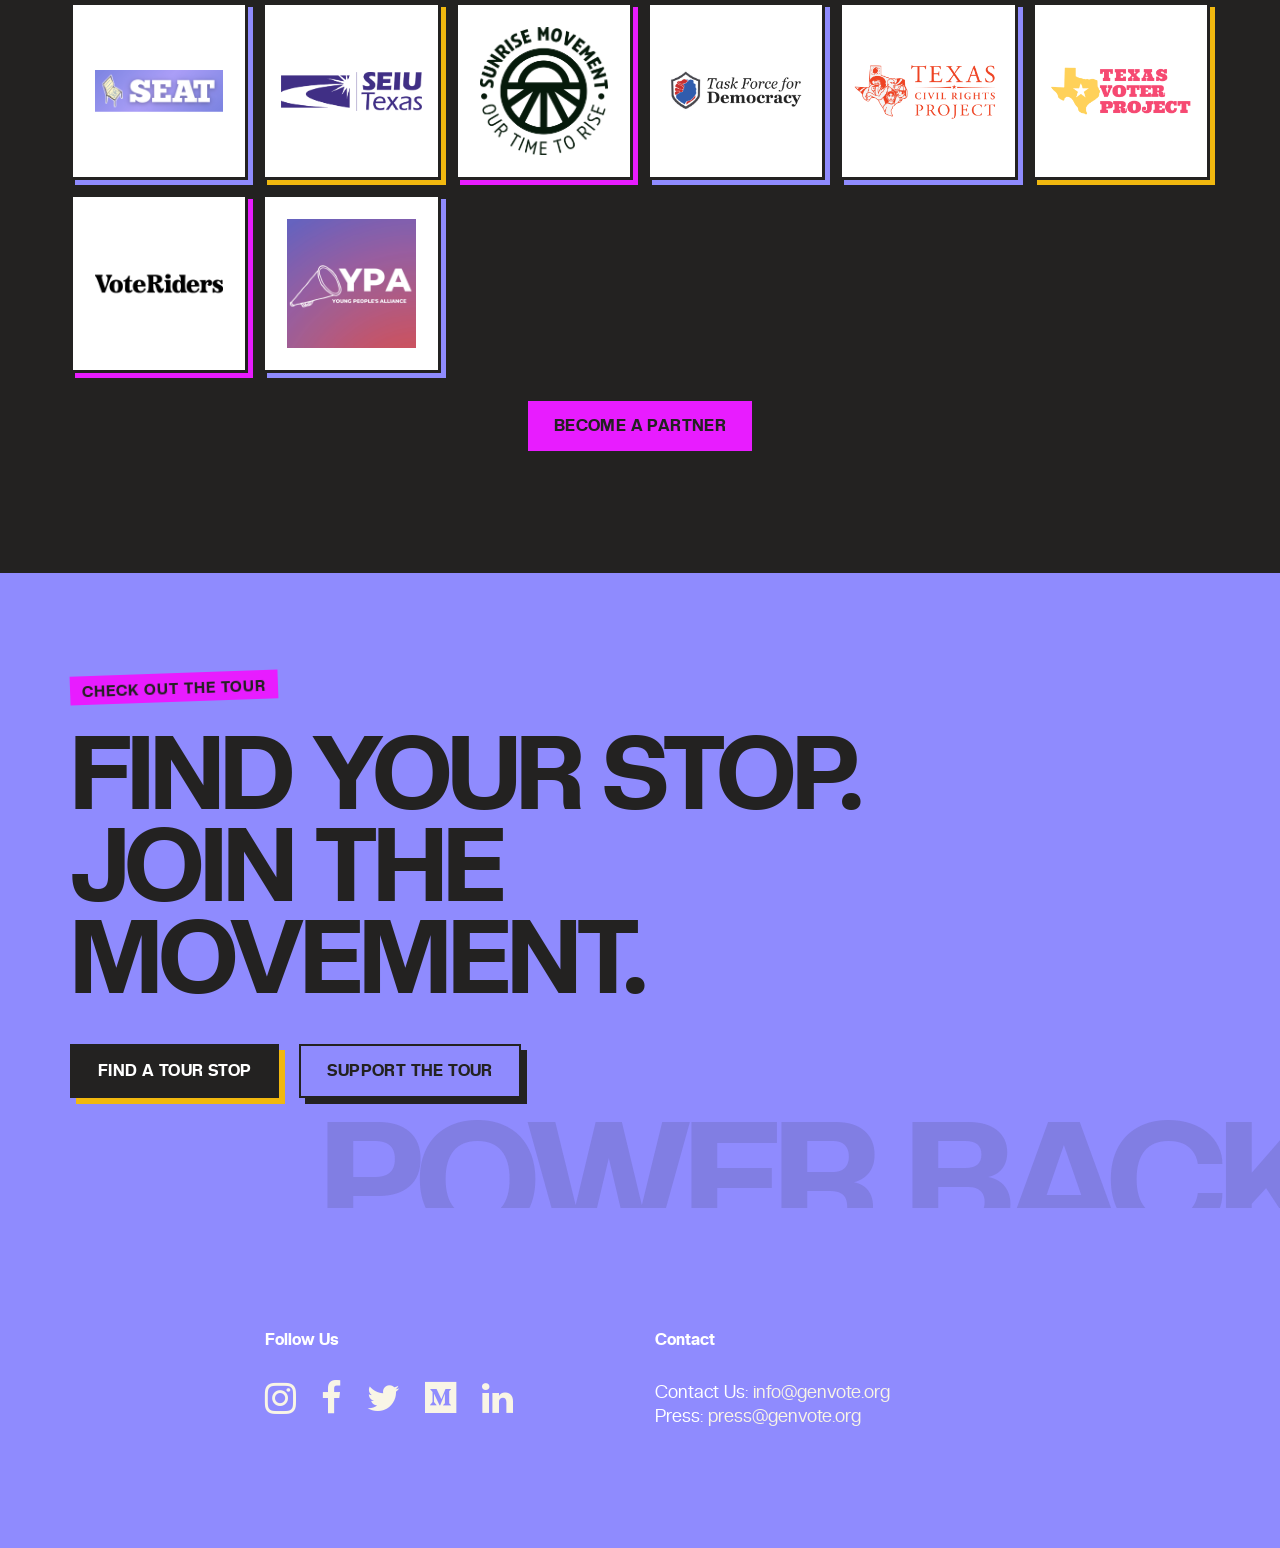
==== commit 837398aa: "Edit footer" ====
--- a/index.html
+++ b/index.html
@@ -82,7 +82,8 @@
 				<span>2026 Election Defense Movement School Tour</span><i>★</i>
 				<span>Power Back</span><i>★</i>
 				<span>2026 Election Defense Movement School Tour</span><i>★</i>
-				<span>Power Back</span>
+				<span>Power Back</span><i>★</i>
+				<span>2026 Election Defense Movement School Tour</span><i>★</i>
 			</div>
 		</div>
 
@@ -235,24 +236,19 @@
 	<footer class="footer-area section_gap">
 		<div class="container">
 			<div class="row">
-				<div class="col-lg-4 col-md-6 col-sm-6 text-center">
-					<div class="single-footer-widget"><h6 class="footer_title">Info</h6><p><a style="color:#FFF;" href="privacy-policy.html">Privacy Policy</a><br><a style="color:#FFF;" href="pdf/Brand Guide - Generation Vote.pdf" target="_blank">Style Guide</a></p></div>
-				</div>
-				<div class="col-lg-4 col-md-6 col-sm-6 text-center">
-					<div class="single-footer-widget f_social_wd">
-						<h6 class="footer_title">Follow Us</h6>
-						<div class="f_social">
-							<a href="https://www.instagram.com/genvoteus/" target="_blank" aria-label="Instagram"><i class="fa fa-2x fa-instagram"></i></a>
-							<a href="https://www.facebook.com/genvote/" target="_blank" aria-label="Facebook"><i class="fa fa-2x fa-facebook"></i></a>
-							<a href="https://twitter.com/GenVoteUS" target="_blank" aria-label="Twitter"><i class="fa fa-2x fa-twitter"></i></a>
-							<a href="https://medium.com/generation-vote" target="_blank" aria-label="Medium"><i class="fab fa-2x fa-medium"></i></a>
-							<a href="https://www.linkedin.com/company/generation-vote/about/" target="_blank" aria-label="LinkedIn"><i class="fa fa-2x fa-linkedin"></i></a>
-						</div>
-					</div>
-				</div>
-				<div class="col-lg-4 col-md-6 col-sm-6 text-center">
-					<div class="single-footer-widget"><h6 class="footer_title">Contact</h6><p>Contact Us: <a href="mailto:info@genvote.org" style="color:#F9F5E6;">info@genvote.org</a></p><p>Press: <a href="mailto:press@genvote.org" style="color:#F9F5E6;">press@genvote.org</a></p></div>
-				</div>
+				<div class="col-lg-2"></div>
+				<div class="col-lg-4 col-md-6 col-sm-6 ">
+					<div class="single-footer-widget f_social_wd"><h6 class="footer_title">Follow Us</h6><div class="f_social">
+						<a href="https://www.instagram.com/genvoteus/" target="_blank" aria-label="Instagram"><i class="fa fa-2x fa-instagram"></i></a>
+						<a href="https://www.facebook.com/genvote/" target="_blank" aria-label="Facebook"><i class="fa fa-2x fa-facebook"></i></a>
+						<a href="https://twitter.com/GenVoteUS" target="_blank" aria-label="Twitter"><i class="fa fa-2x fa-twitter"></i></a>
+						<a href="https://medium.com/generation-vote" target="_blank" aria-label="Medium"><i class="fab fa-2x fa-medium"></i></a>
+						<a href="https://www.linkedin.com/company/generation-vote/about/" target="_blank" aria-label="LinkedIn"><i class="fa fa-2x fa-linkedin"></i></a>
+					</div></div>
+				</div>
+				<div class="col-lg-4 col-md-6 col-sm-6">
+					<div class="single-footer-widget"><h6 class="footer_title">Contact</h6><p>Contact Us: <a href="mailto:info@genvote.org" style="color:#F9F5E6;">info@genvote.org</a></p><p>Press: <a href="mailto:press@genvote.org" style="color:#F9F5E6;">press@genvote.org</a></p></div></div>
+					<div class="col-lg-2"></div>
 			</div>
 			
 		</div>
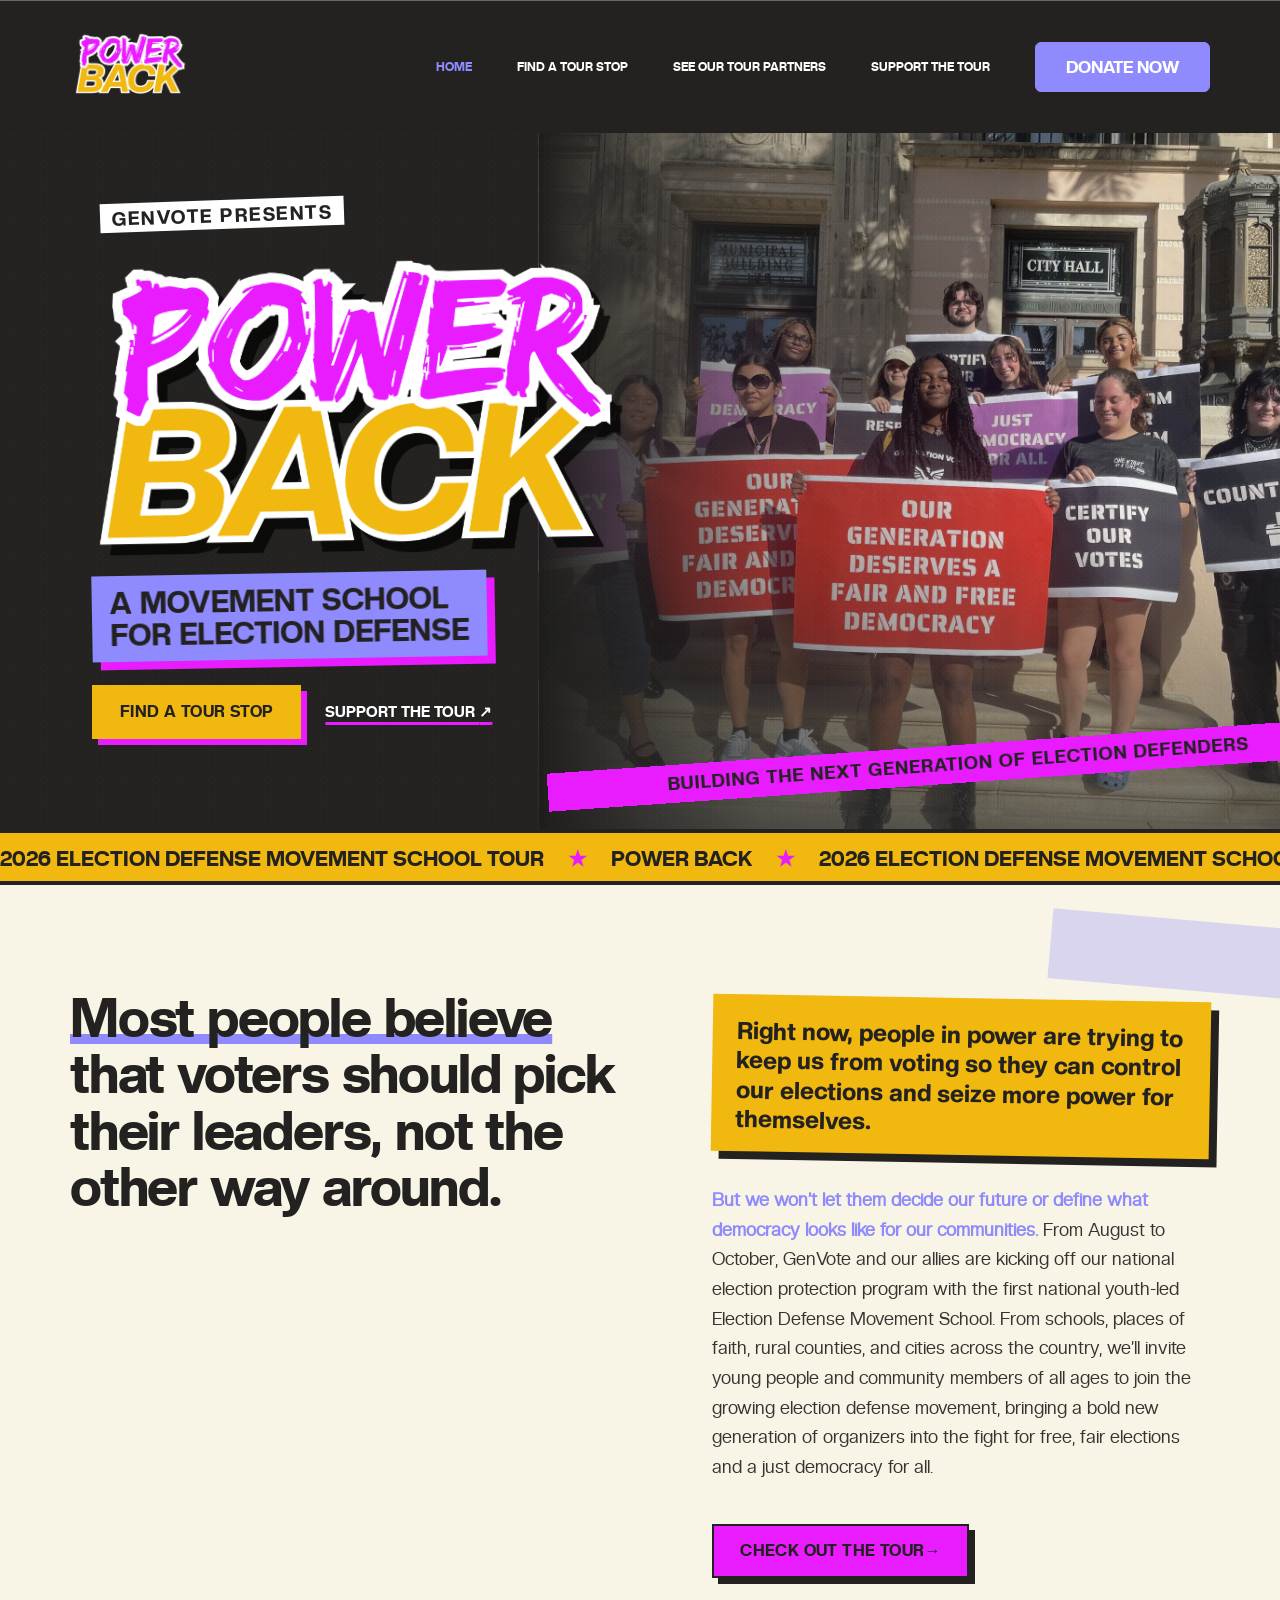
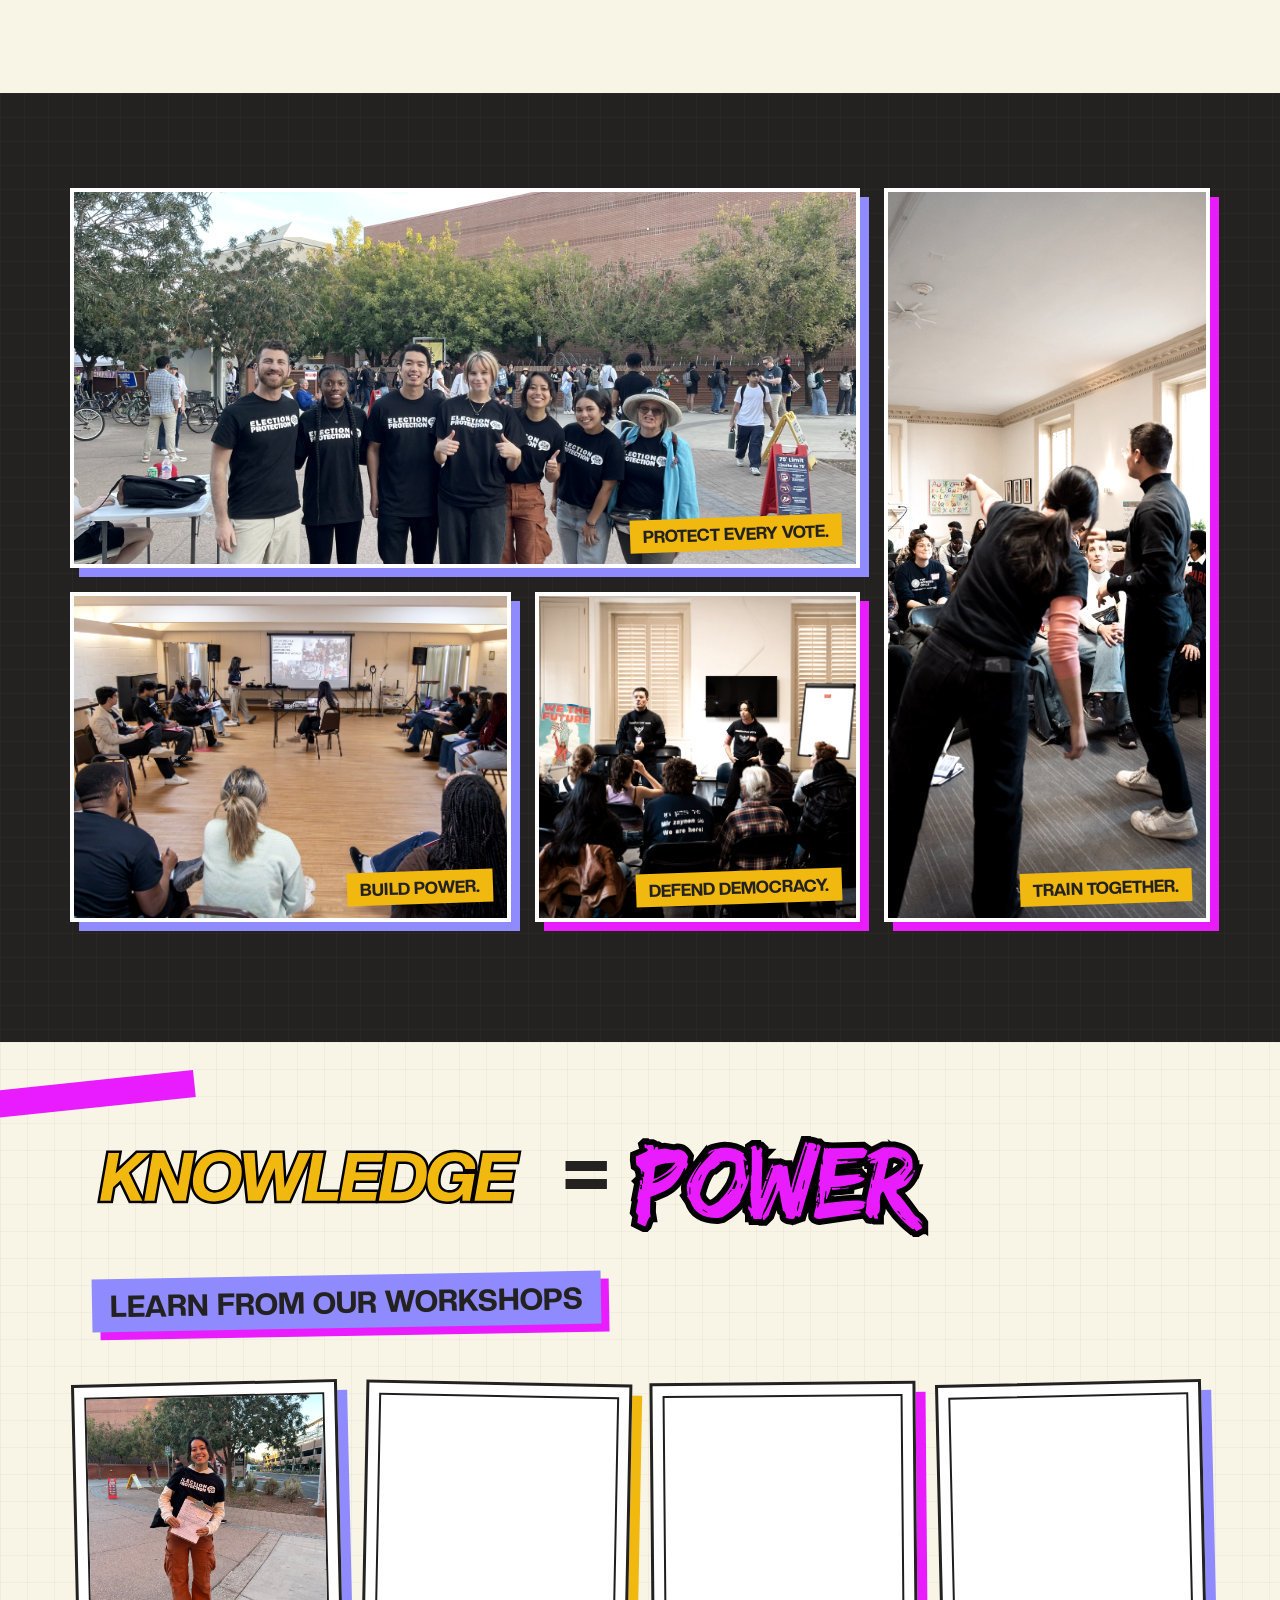
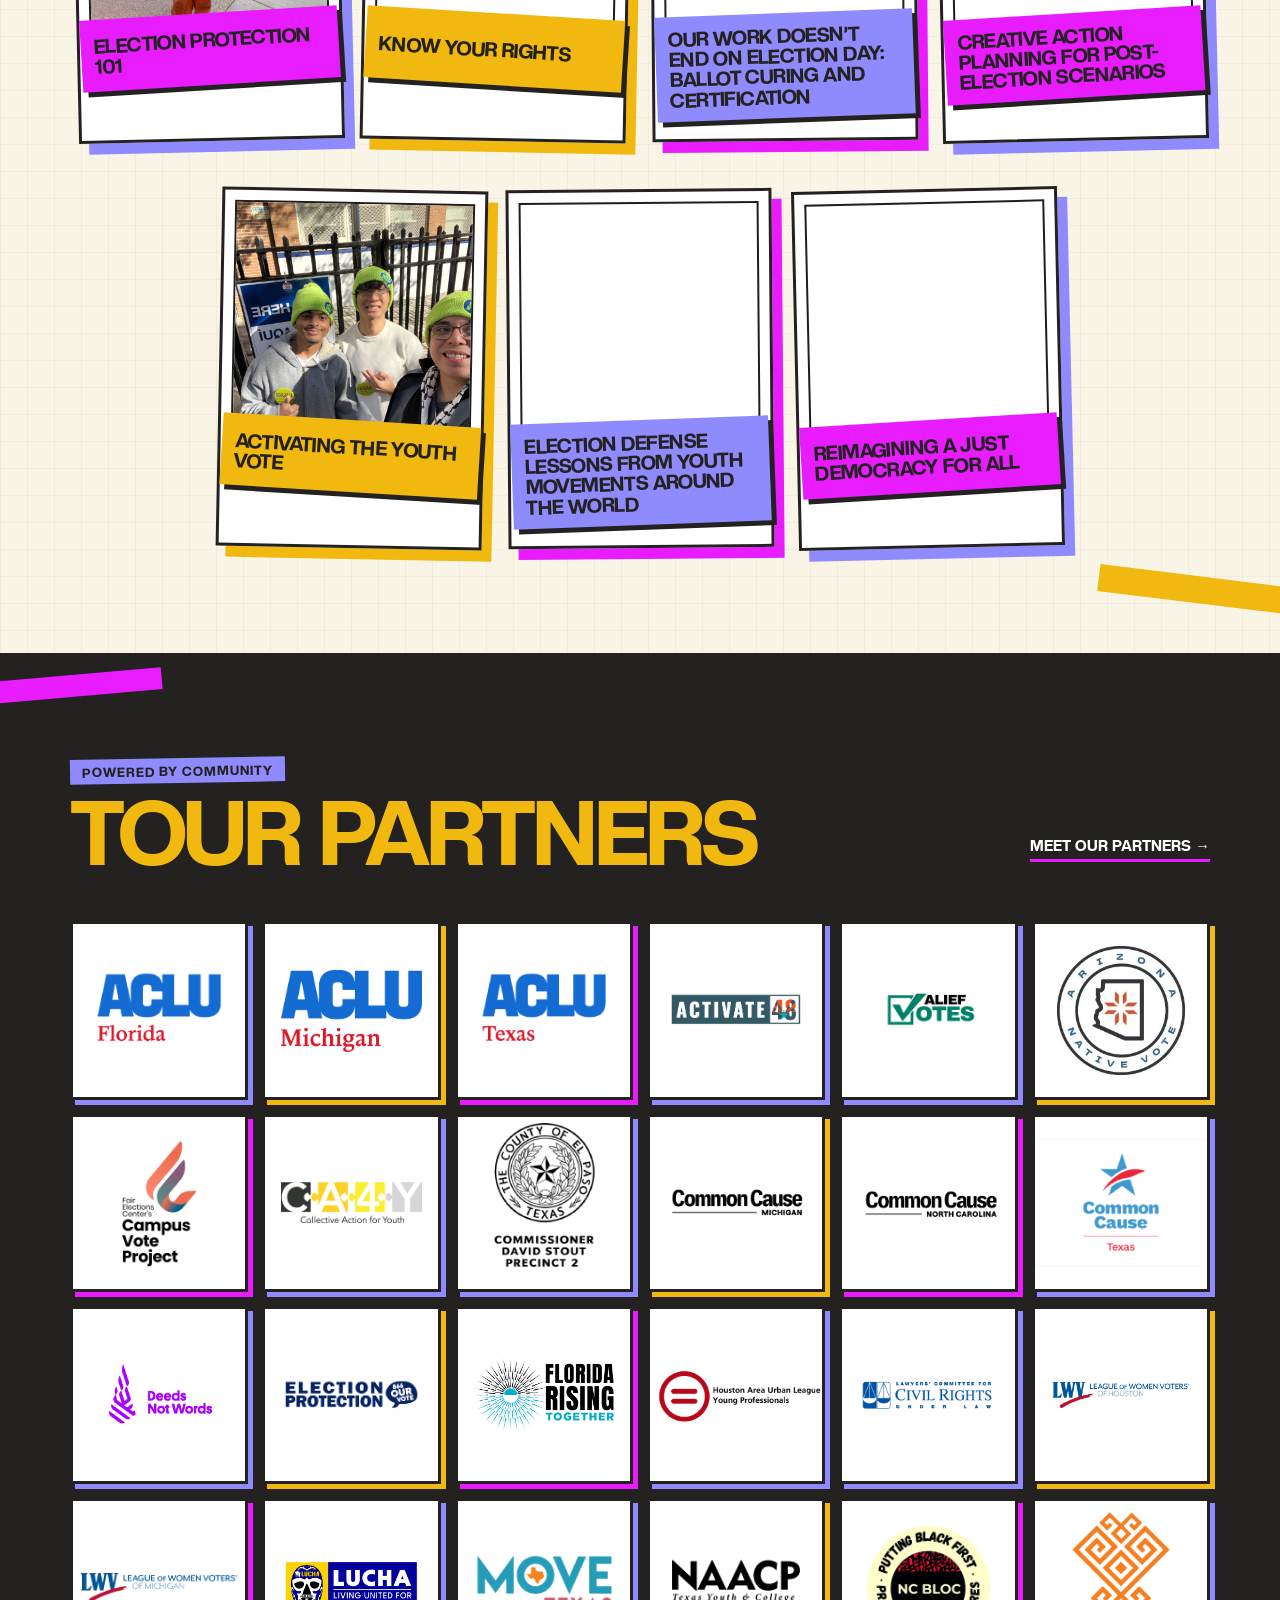
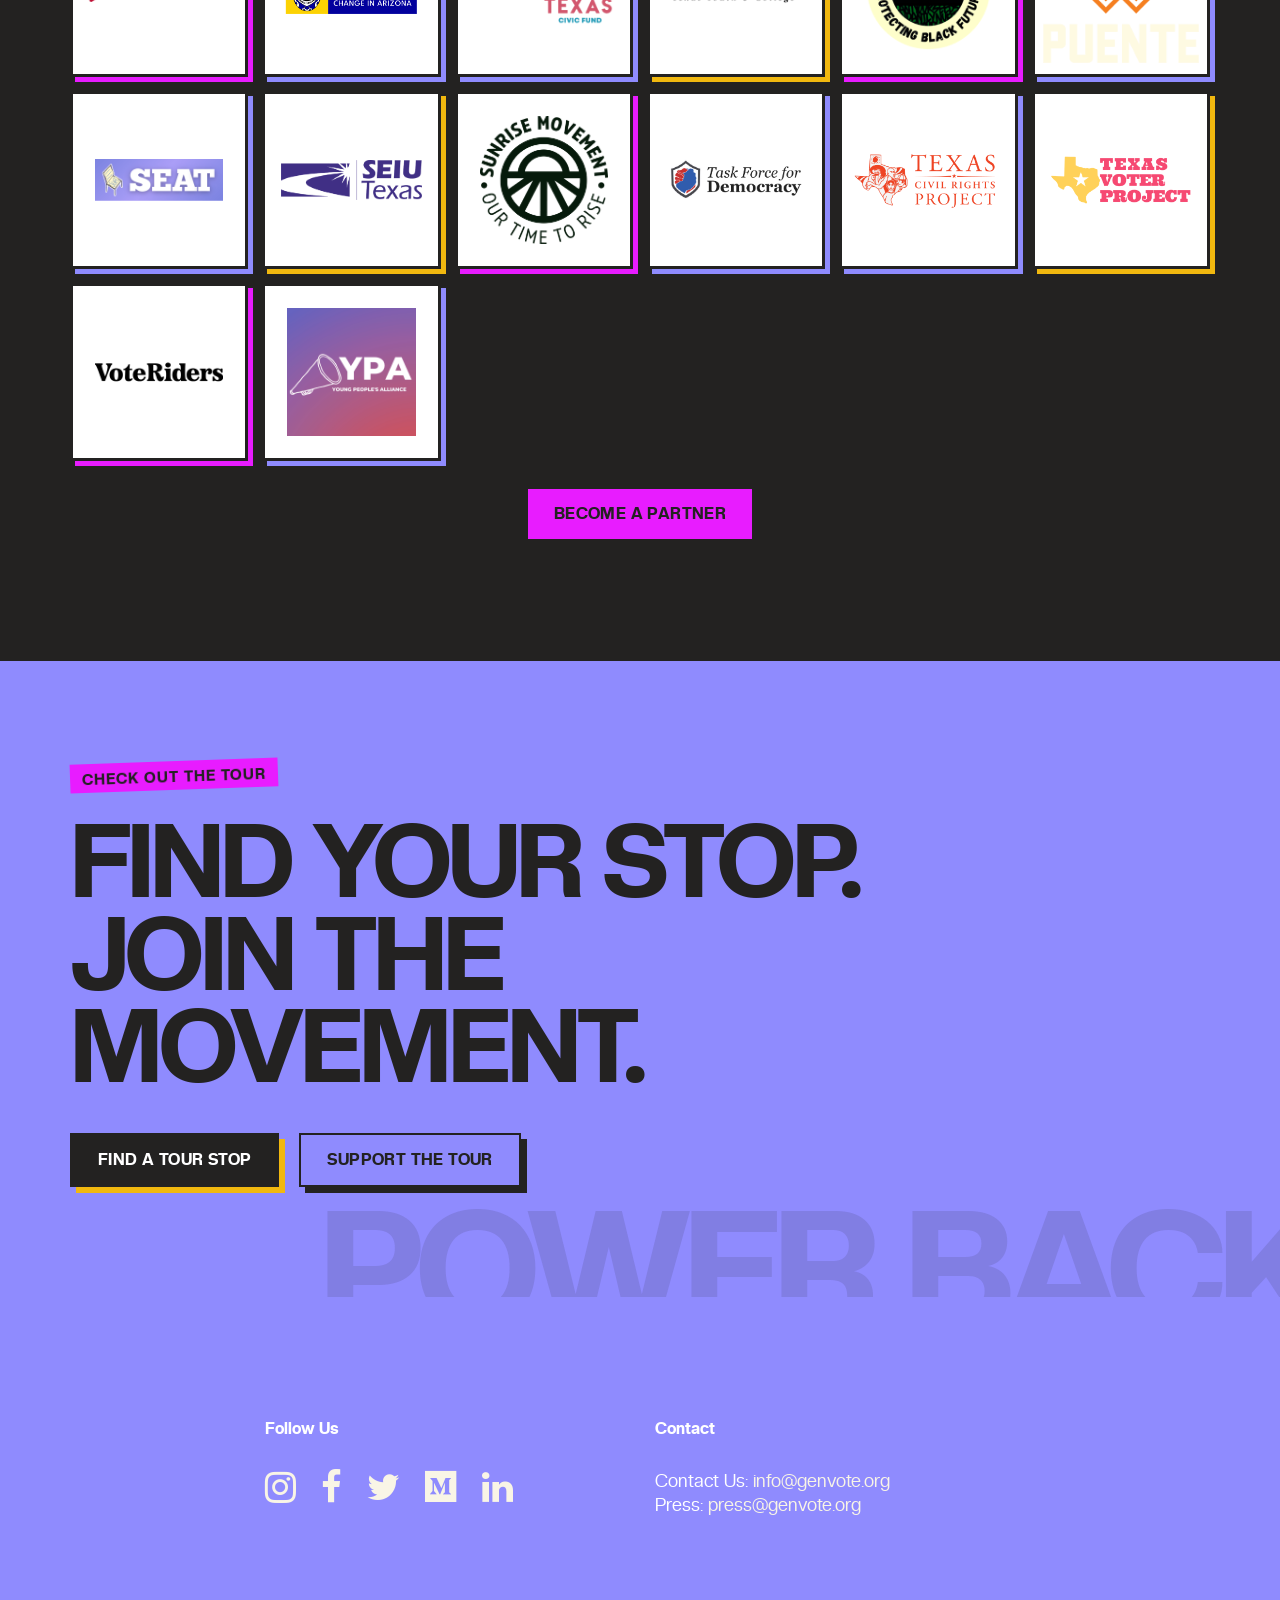
==== commit 5dfed0ef: "update homepage language" ====
--- a/index.html
+++ b/index.html
@@ -92,11 +92,11 @@
 
 				<div class="pb-manifesto-grid">
 					<div class="pb-manifesto-lead">
-						<p>It’s no secret: the White House and their billionaire-backed allies are escalating their attempts to steal the 2026 elections and seize more power for themselves.</p>
+						<p>Most people believe that voters should pick their leaders, not the other way around. </p>
 					</div>
 					<div class="pb-manifesto-body">
-						<p class="pb-highlight">But we won’t let them decide our future or define what democracy looks like for our communities.</p>
-						<p>From August to October, GenVote and our allies are kicking off our national election protection program with the first national youth-led Election Defense Movement School. From schools, places of faith, rural counties, and cities across the country, we’ll invite young people and community members of all ages to join the growing election defense movement, bringing a bold new generation of organizers into the fight for free, fair elections and a just democracy for all.</p>
+						<p class="pb-highlight">Right now, people in power are trying to keep us from voting so they can control our elections and seize more power for themselves. </p>
+						<p><b>But we won’t let them decide our future or define what democracy looks like for our communities.</b> From August to October, GenVote and our allies are kicking off our national election protection program with the first national youth-led Election Defense Movement School. From schools, places of faith, rural counties, and cities across the country, we’ll invite young people and community members of all ages to join the growing election defense movement, bringing a bold new generation of organizers into the fight for free, fair elections and a just democracy for all.</p>
 						<a class="pb-button pb-button-pink" href="rsvp.html">Check Out the Tour <span aria-hidden="true">→</span></a>
 					</div>
 				</div>
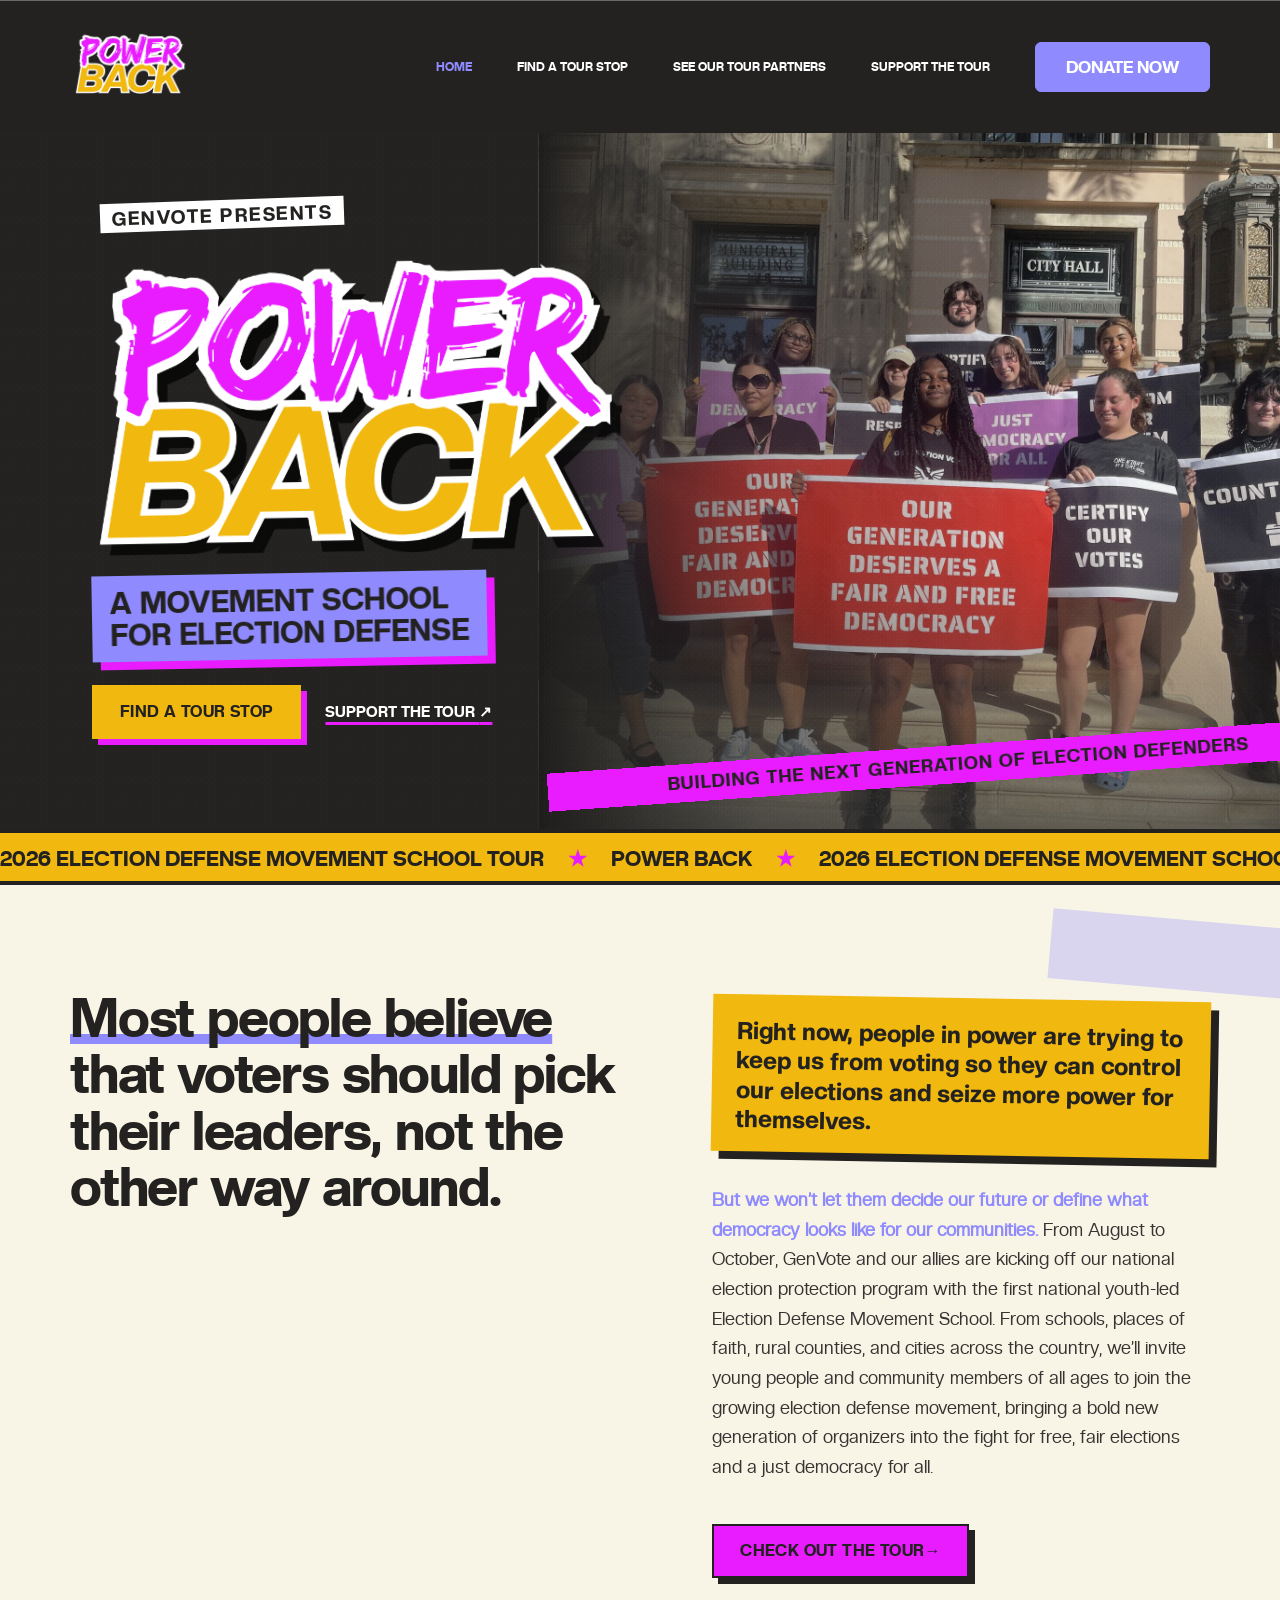
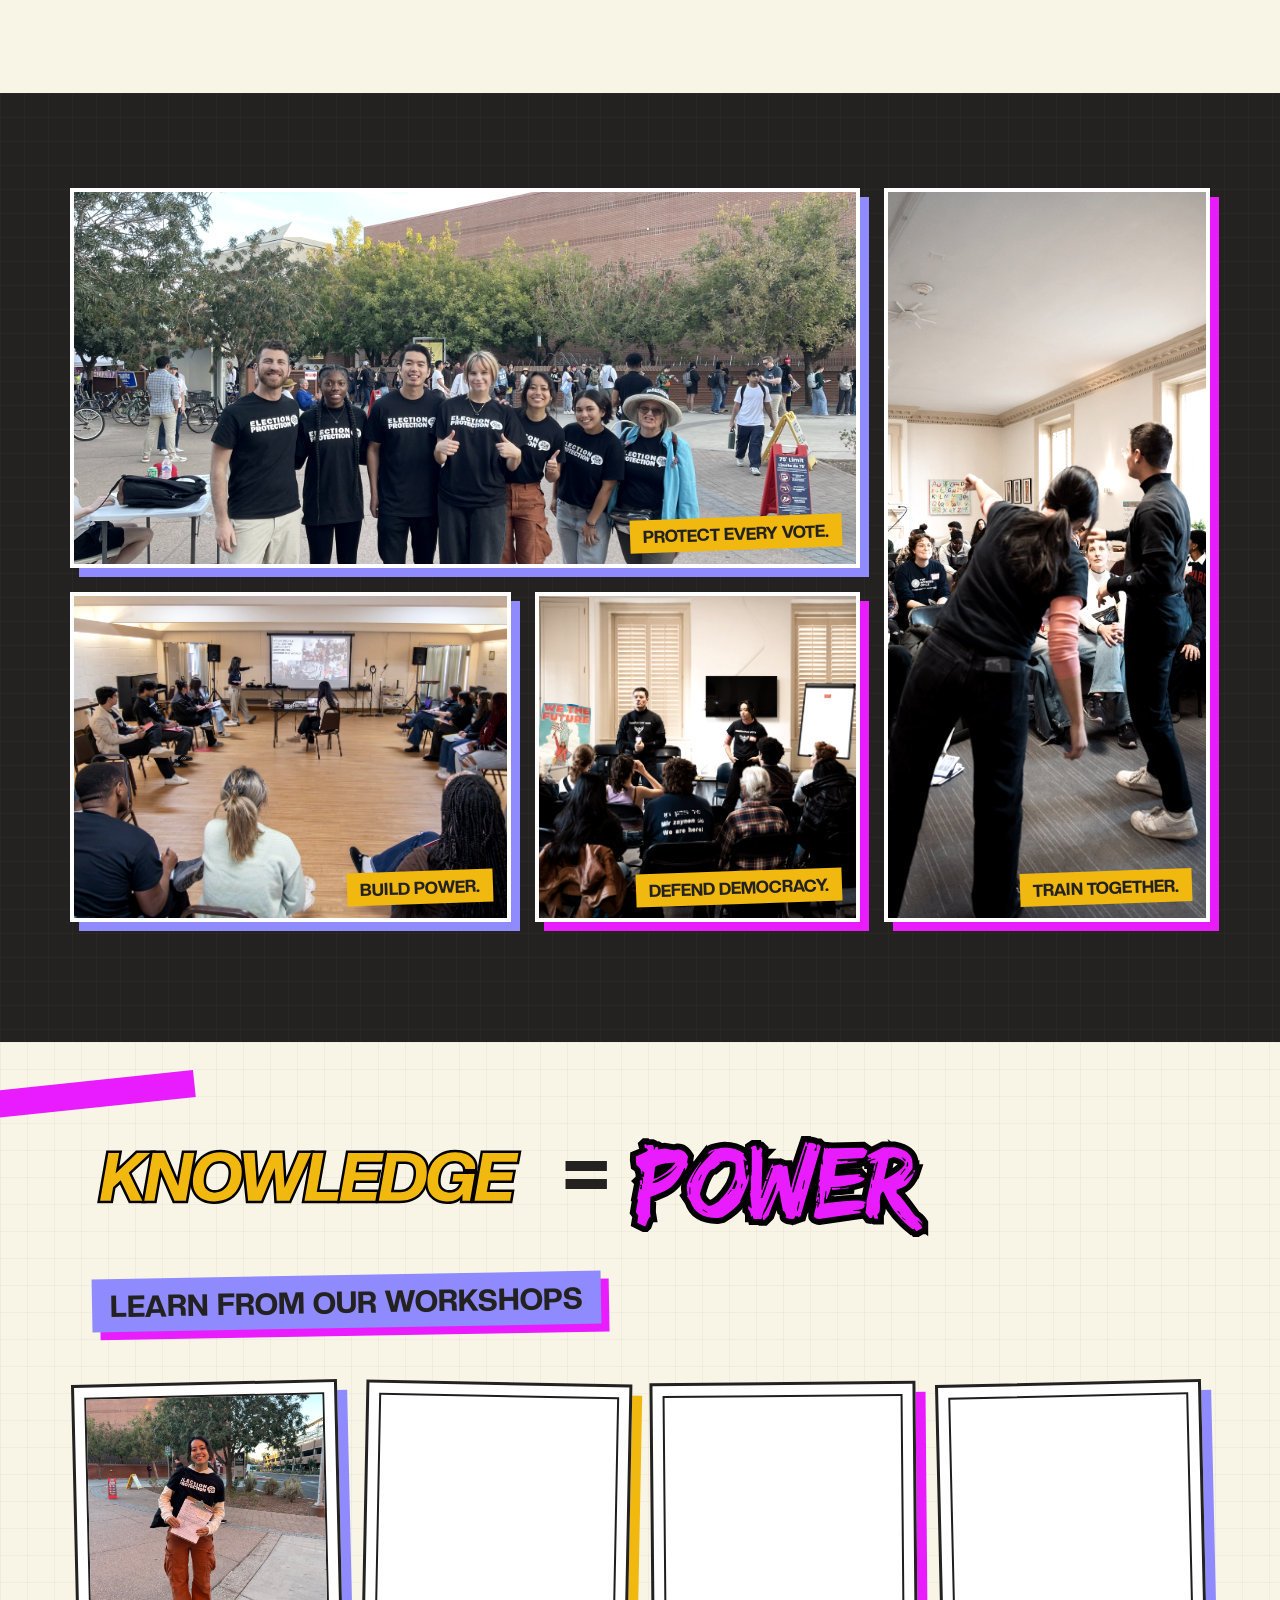
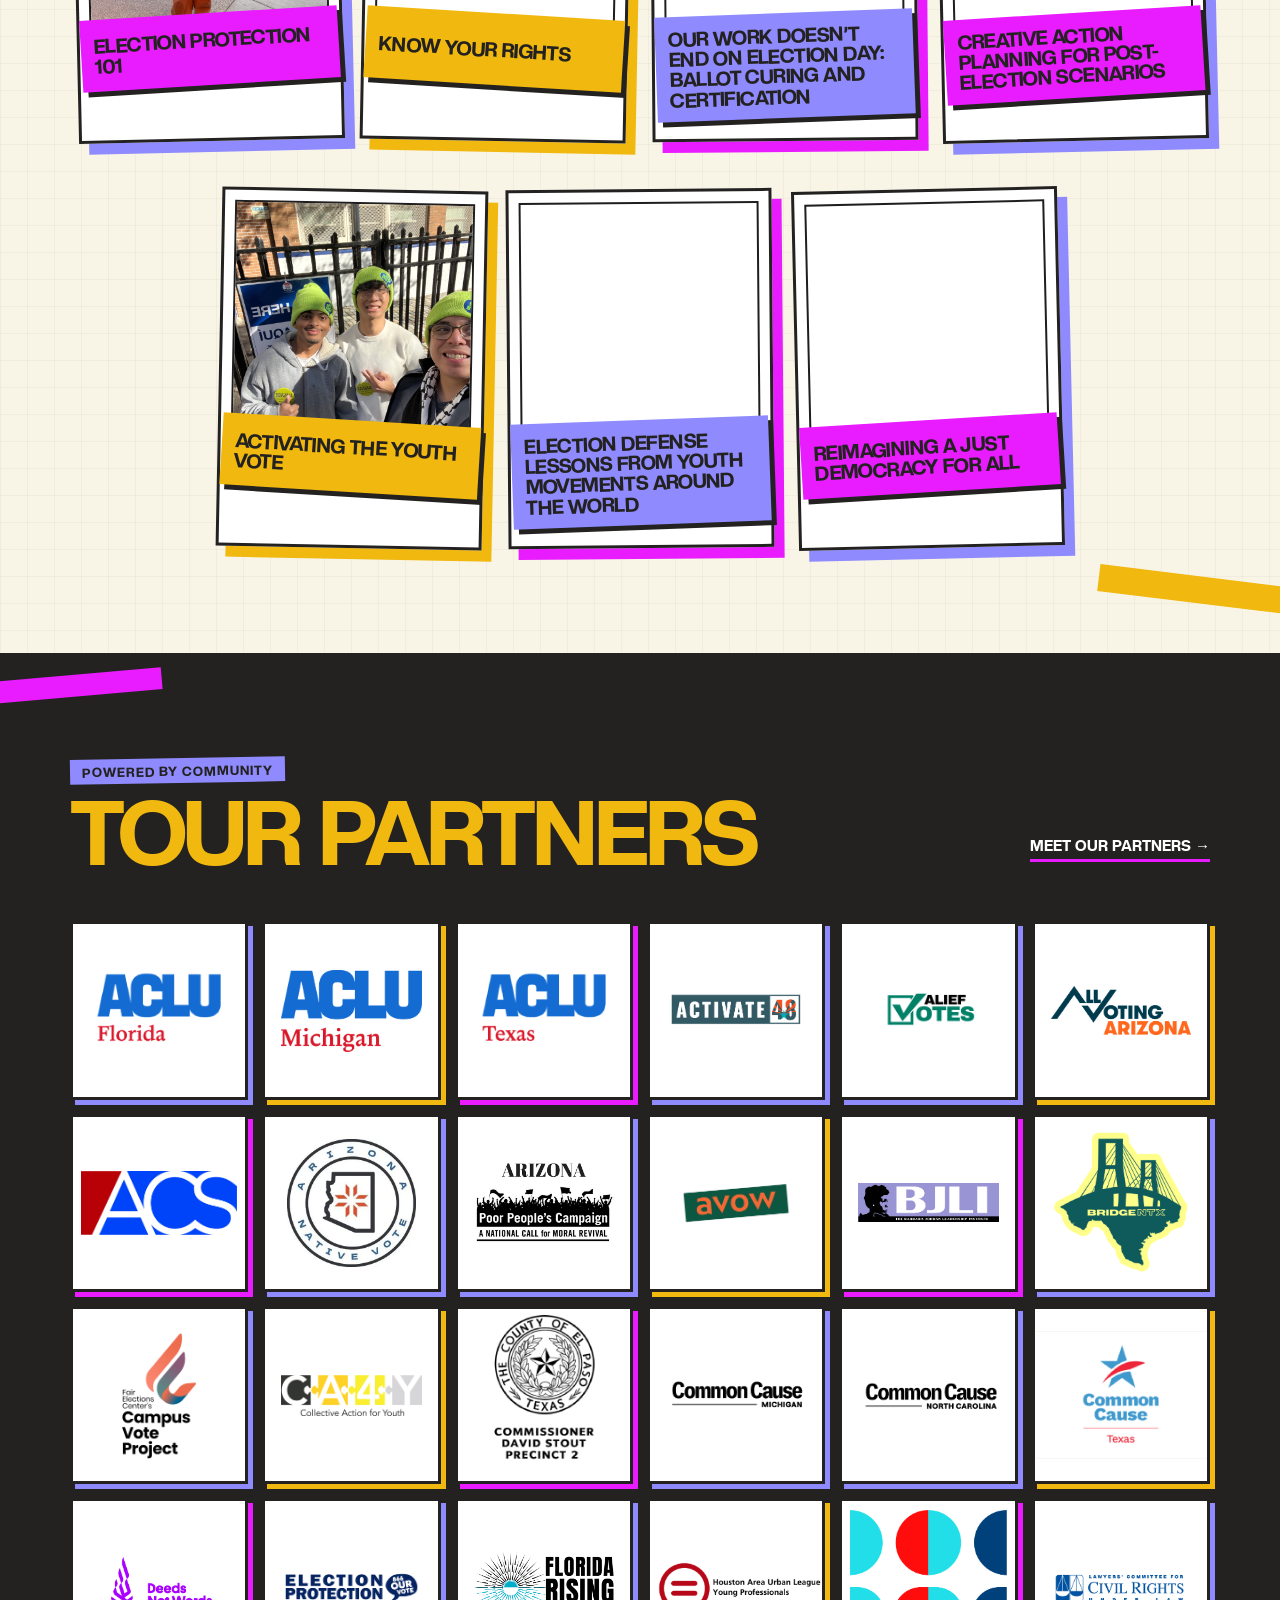
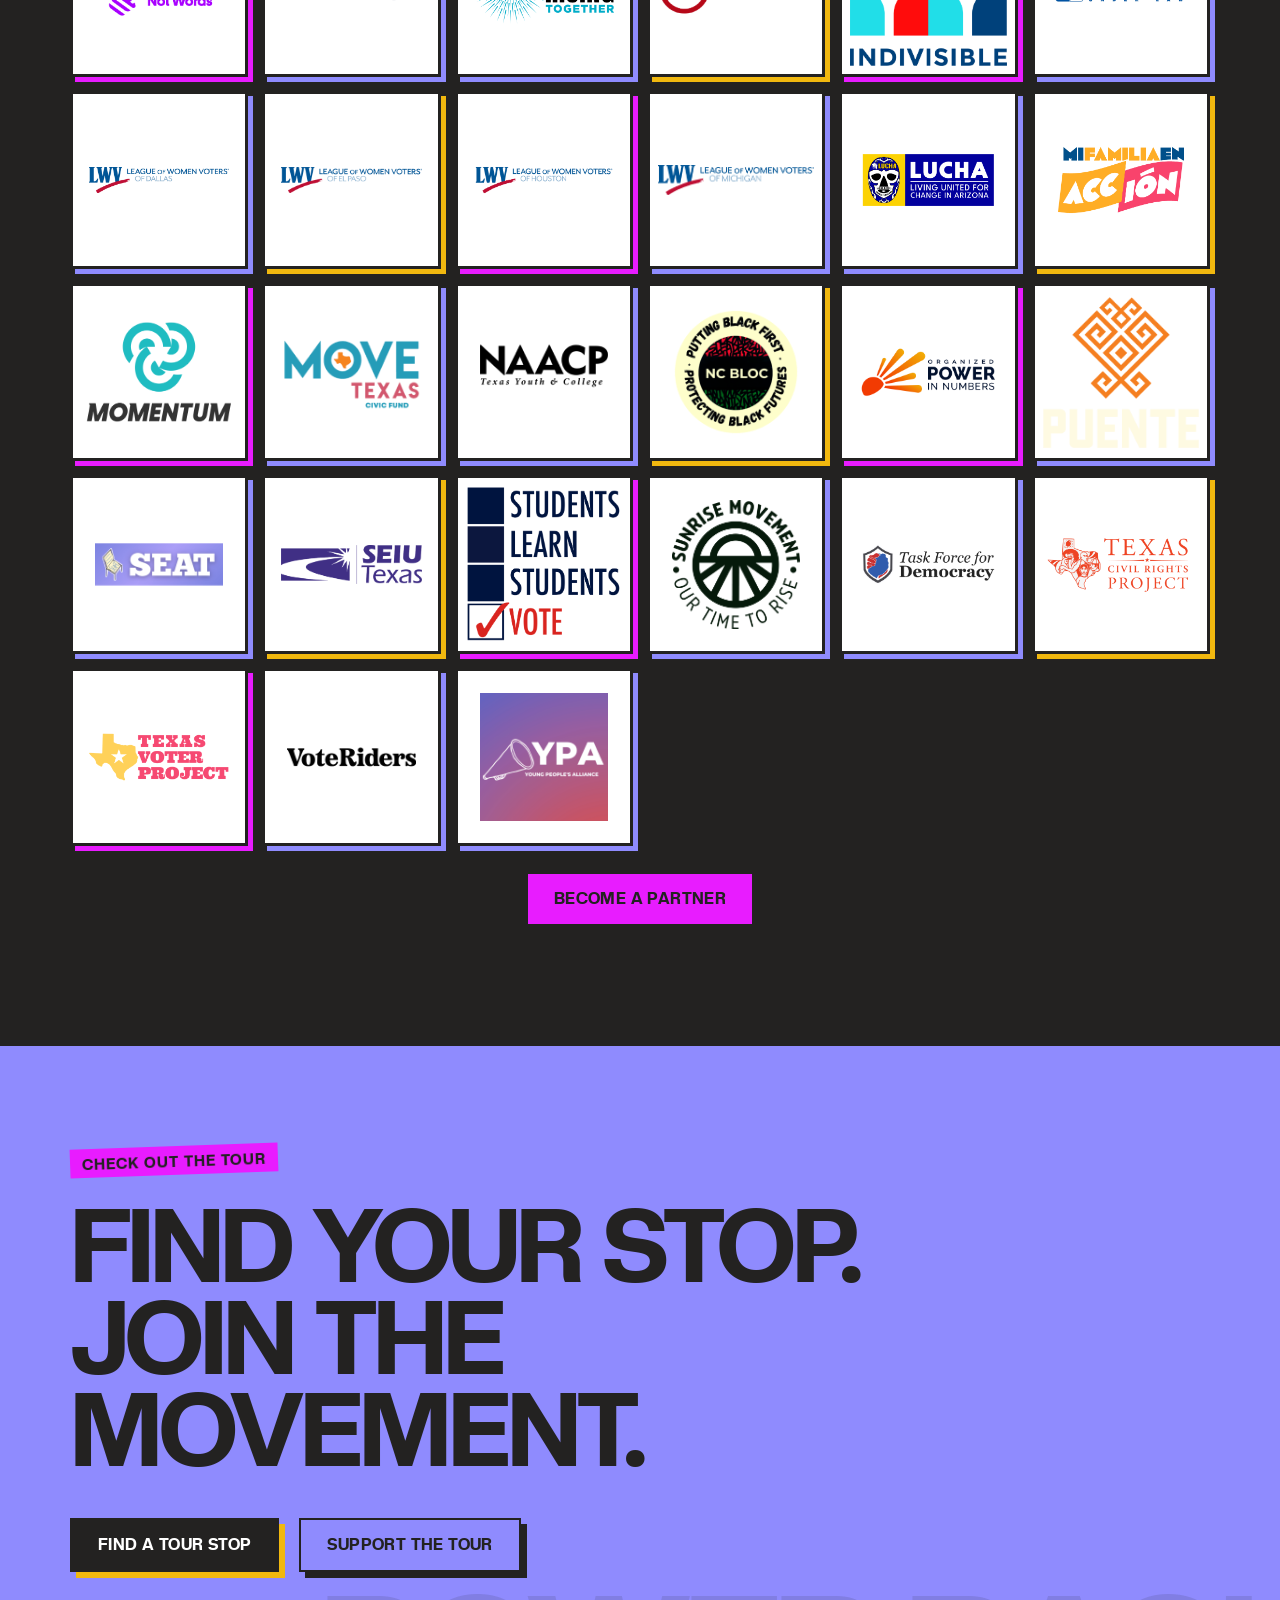
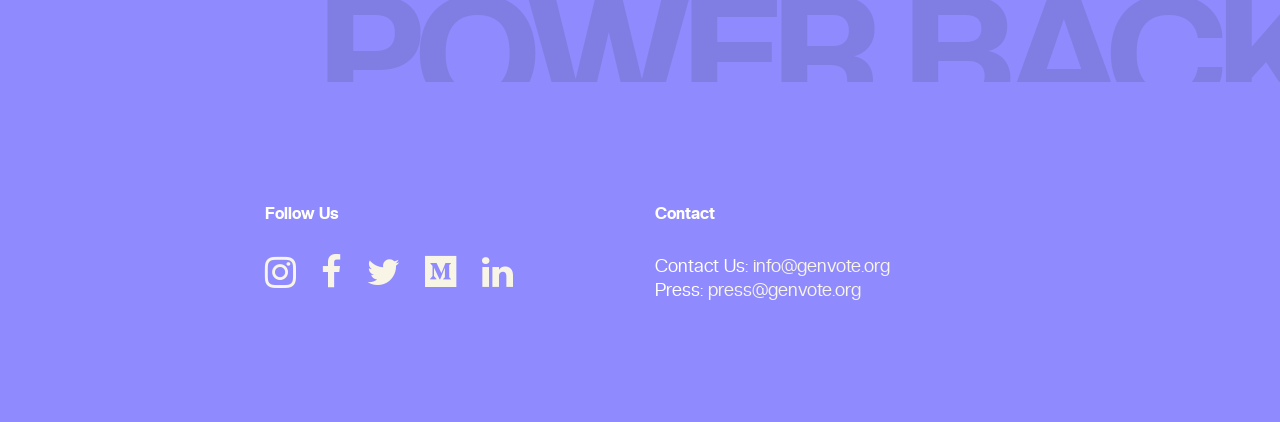
==== commit 497f55d7: "Add logos and small edits" ====
--- a/index.html
+++ b/index.html
@@ -187,7 +187,13 @@
 					<div class="partner-logo-card partner-logo-card-boost-xl"><img src="img/logos/ACLU Texas.png" alt="ACLU of Texas"></div>
 					<div class="partner-logo-card partner-logo-card-wide"><img src="img/logos/Activate 48 logo.png" alt="Activate 48"></div>
 					<div class="partner-logo-card"><img src="img/logos/AliefVotes logo.png" alt="Alief Votes"></div>
+					<div class="partner-logo-card partner-logo-card-wide"><img src="img/logos/All Voting is Local Arizona logo.png" alt="All Voting is Local Arizona"></div>
+					<div class="partner-logo-card partner-logo-card-maximize"><img src="img/logos/American Constitution Society logo.jpg" alt="American Constitution Society"></div>
 					<div class="partner-logo-card"><img src="img/logos/AZNV_Badge_logo.webp" alt="Arizona Native Vote"></div>
+					<div class="partner-logo-card partner-logo-card-wide"><img src="img/logos/Arizona Poor People's Campaign logo.png" alt="Arizona Poor People's Campaign"></div>
+					<div class="partner-logo-card partner-logo-card-wide"><img src="img/logos/Avow logo.png" alt="Avow"></div>
+					<div class="partner-logo-card partner-logo-card-wide"><img src="img/logos/Barbara Jordan Leadership Institute logo.jpg" alt="The Barbara Jordan Leadership Institute"></div>
+					<div class="partner-logo-card partner-logo-card-maximize"><img src="img/logos/BridgeNTX logo.png" alt="BridgeNTX"></div>
 					<div class="partner-logo-card"><img src="img/logos/Campus Vote Project logo.png" alt="Campus Vote Project"></div>
 					<div class="partner-logo-card partner-logo-card-wide"><img src="img/logos/CA4Y logo.webp" alt="Collective Action for Youth"></div>
 					<div class="partner-logo-card partner-logo-card-boost-xl"><img src="img/logos/Commissioner David Stout.png" alt="Commissioner David Stout"></div>
@@ -198,16 +204,23 @@
 					<div class="partner-logo-card partner-logo-card-wide"><img src="img/logos/Election Protection 866 Our Vote.webp" alt="Election Protection &mdash; 866-OUR-VOTE"></div>
 					<div class="partner-logo-card partner-logo-card-wide"><img src="img/logos/Florida Rising logo.png" alt="Florida Rising"></div>
 					<div class="partner-logo-card partner-logo-card-maximize partner-logo-card-boost-horizontal"><img src="img/logos/HAULYP logo.png" alt="Houston Area Urban League Young Professionals"></div>
+					<div class="partner-logo-card partner-logo-card-maximize"><img src="img/logos/Indivisible logo.png" alt="Indivisible"></div>
 					<div class="partner-logo-card partner-logo-card-wide"><img src="img/logos/LC-logo.jpg" alt="Lawyers' Committee for Civil Rights Under Law"></div>
+					<div class="partner-logo-card partner-logo-card-wide"><img src="img/logos/League of Women Voters of Dallas logo.jpg" alt="League of Women Voters of Dallas"></div>
+					<div class="partner-logo-card partner-logo-card-wide"><img src="img/logos/League of Women Voters of El Paso logo.png" alt="League of Women Voters of El Paso"></div>
 					<div class="partner-logo-card partner-logo-card-wide"><img src="img/logos/LWV Houston logo.png" alt="League of Women Voters of Houston"></div>
 					<div class="partner-logo-card partner-logo-card-maximize"><img src="img/logos/League of Women Voters Michigan.png" alt="League of Women Voters of Michigan"></div>
 					<div class="partner-logo-card partner-logo-card-wide"><img src="img/logos/LUCHA logo.png" alt="Living United for Change in Arizona"></div>
+					<div class="partner-logo-card partner-logo-card-wide"><img src="img/logos/Mi Familia Accion logo.png" alt="Mi Familia Acci&oacute;n"></div>
+					<div class="partner-logo-card partner-logo-card-maximize"><img src="img/logos/Momentum Logo.png" alt="Momentum"></div>
 					<div class="partner-logo-card partner-logo-card-boost-xl"><img src="img/logos/MOVE Texas.png" alt="MOVE Texas"></div>
 					<div class="partner-logo-card"><img src="img/logos/NAACP Texas Youth and College logo.png" alt="NAACP Texas Youth and College Division"></div>
 					<div class="partner-logo-card"><img src="img/logos/NCBLOC Logo.png" alt="North Carolina Black Leadership and Organizing Collective"></div>
+					<div class="partner-logo-card partner-logo-card-wide"><img src="img/logos/Organized Power in Numbers logo.png" alt="Organized Power in Numbers"></div>
 					<div class="partner-logo-card partner-logo-card-maximize"><img src="img/logos/PUENTE logo.webp" alt="PUENTE Human Rights Movement"></div>
 					<div class="partner-logo-card"><img src="img/logos/SEAT Logo.png" alt="SEAT"></div>
 					<div class="partner-logo-card partner-logo-card-wide"><img src="img/logos/SEIU Texas.png" alt="SEIU Texas"></div>
+					<div class="partner-logo-card partner-logo-card-maximize"><img src="img/logos/Students Learn Students Vote Coalition logo.png" alt="Students Learn Students Vote Coalition"></div>
 					<div class="partner-logo-card"><img src="img/logos/SunriseMovement_Logo.png" alt="Sunrise Movement"></div>
 					<div class="partner-logo-card partner-logo-card-wide"><img src="img/logos/Task Force for Democracy.png" alt="Task Force for Democracy"></div>
 					<div class="partner-logo-card partner-logo-card-boost"><img src="img/logos/TCRP Logo.png" alt="Texas Civil Rights Project"></div>
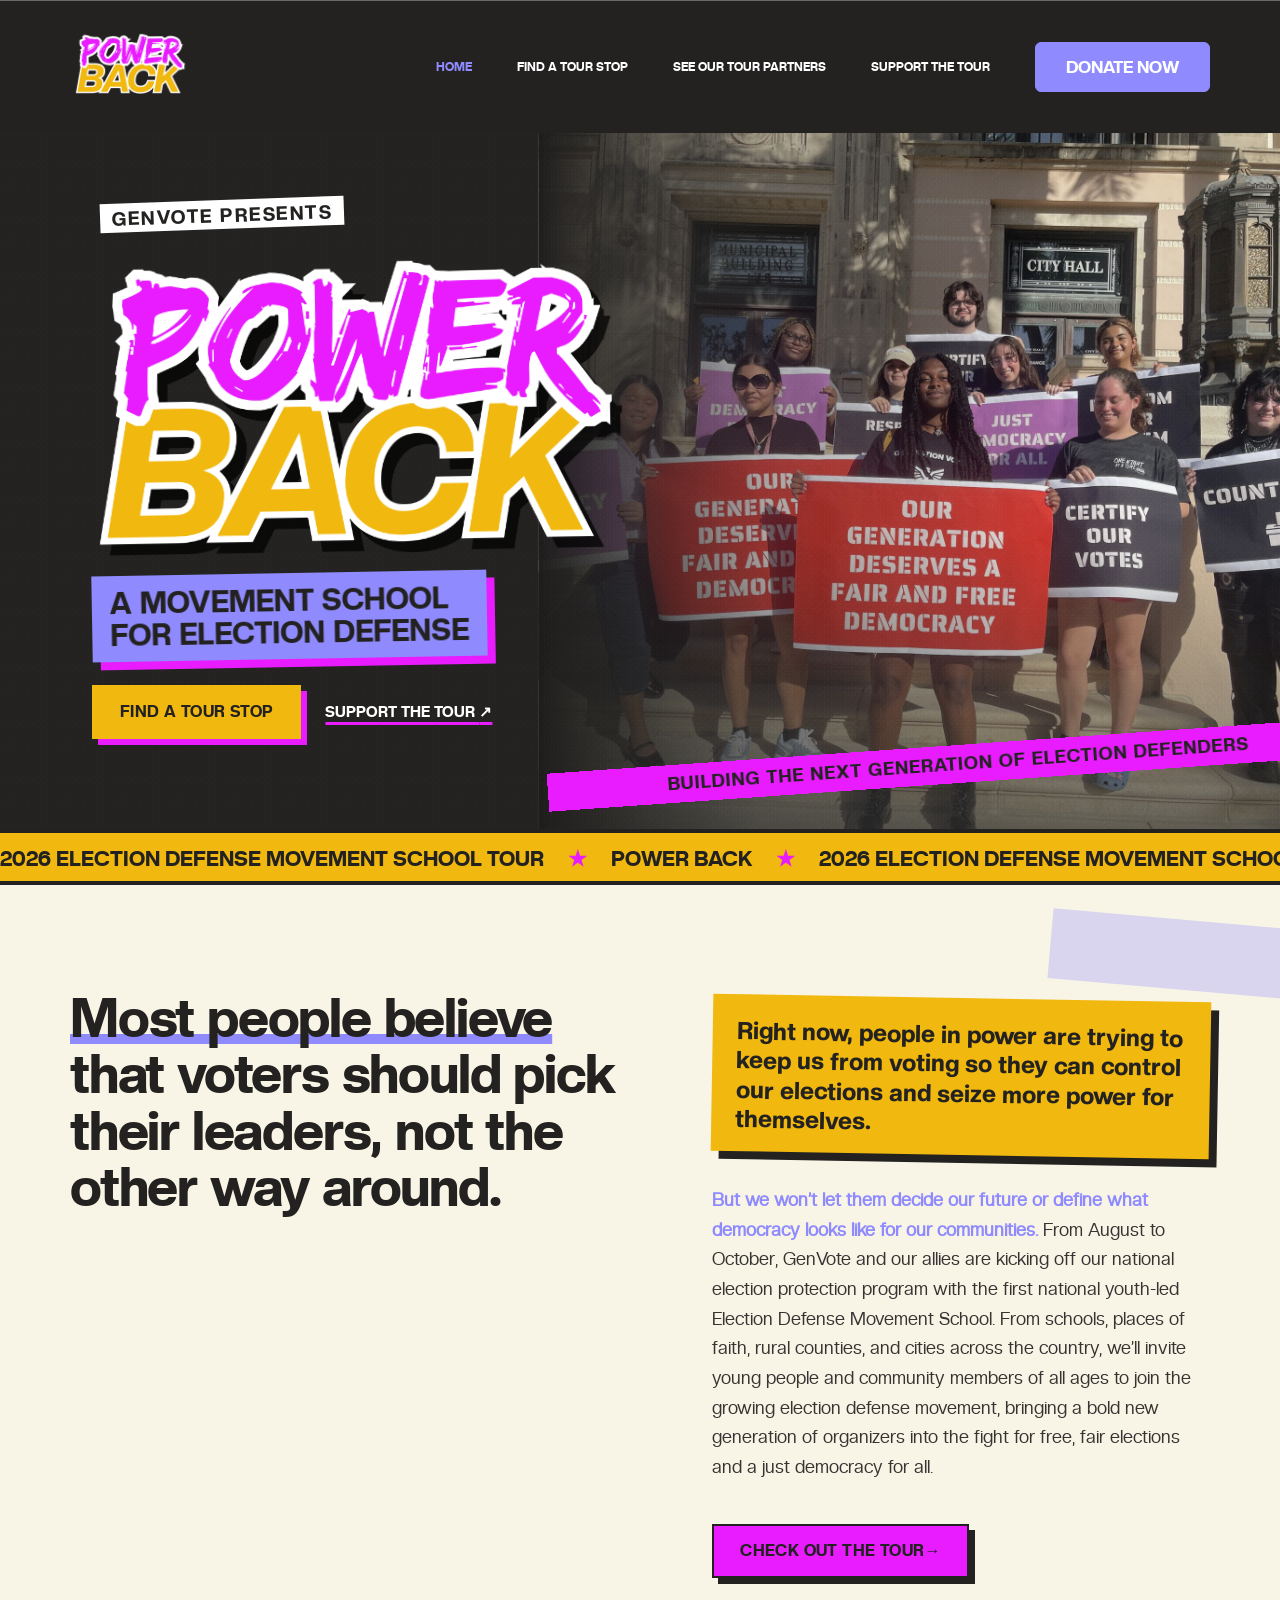
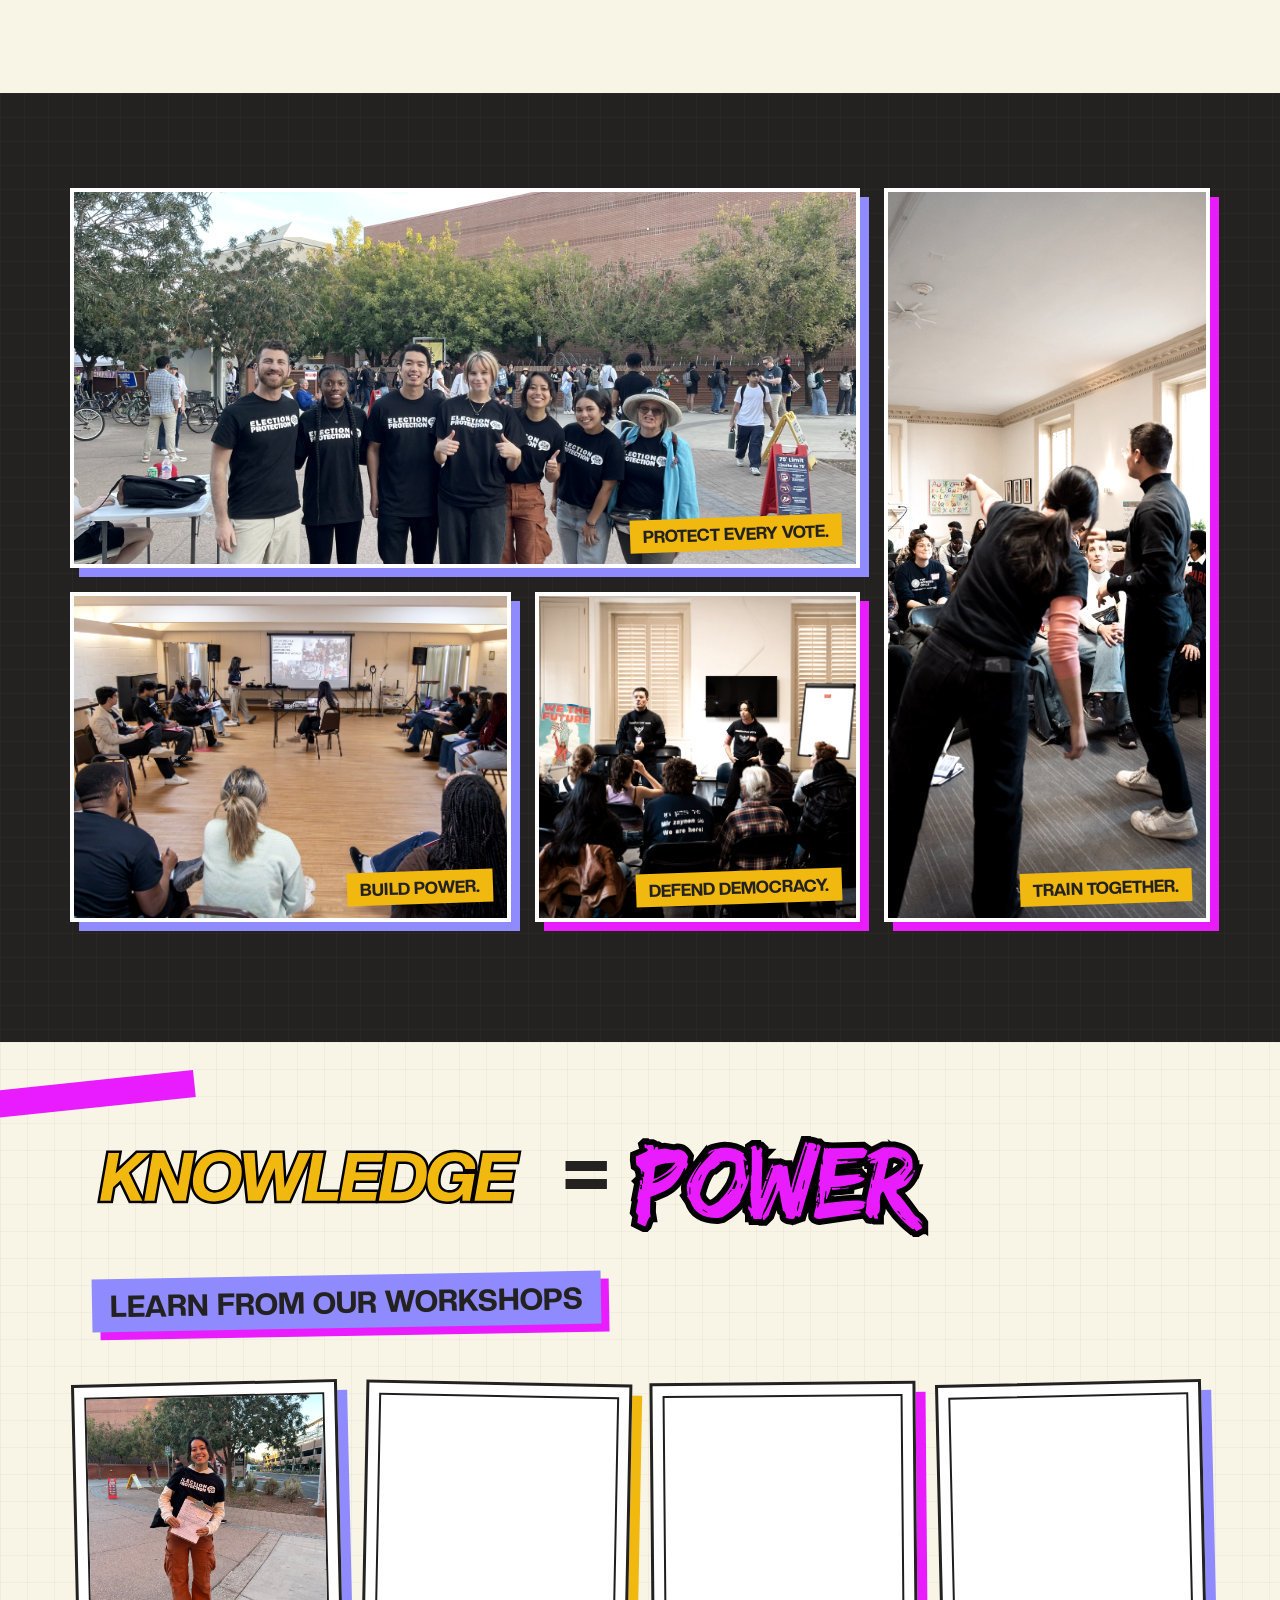
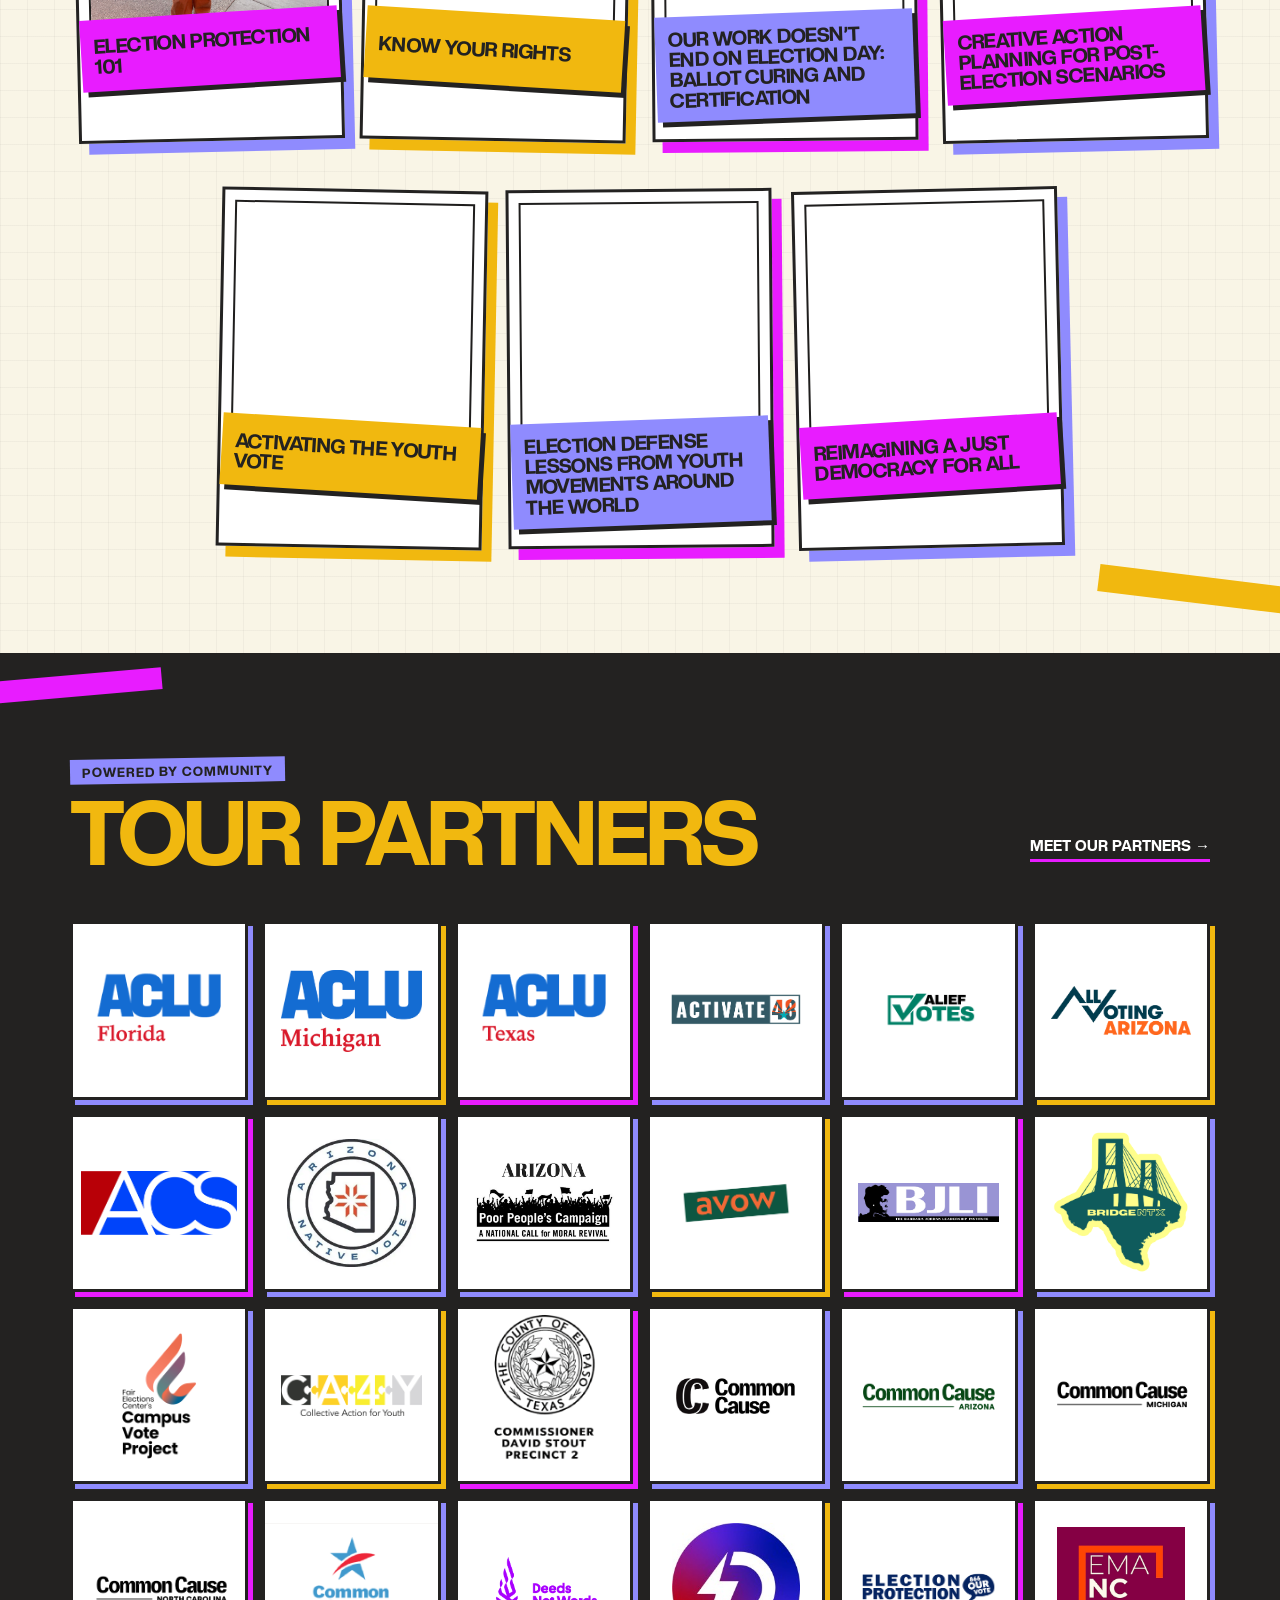
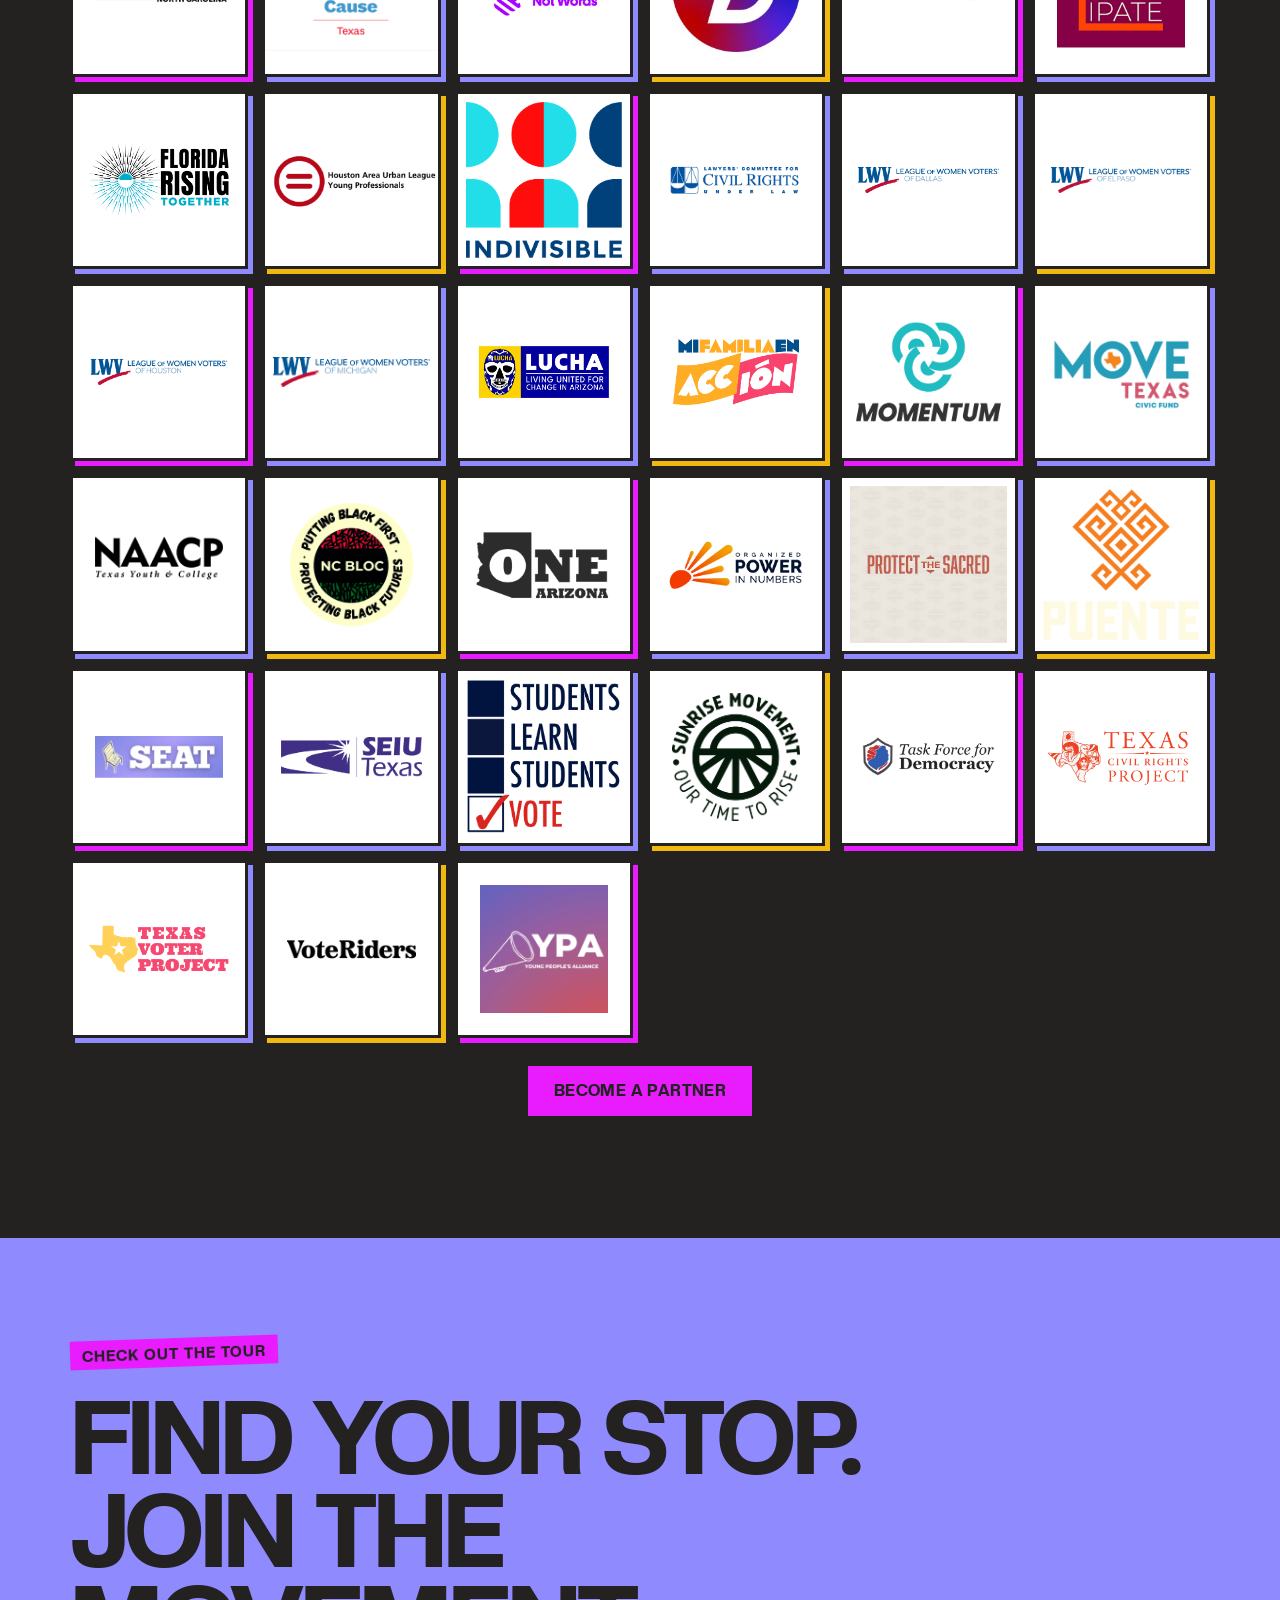
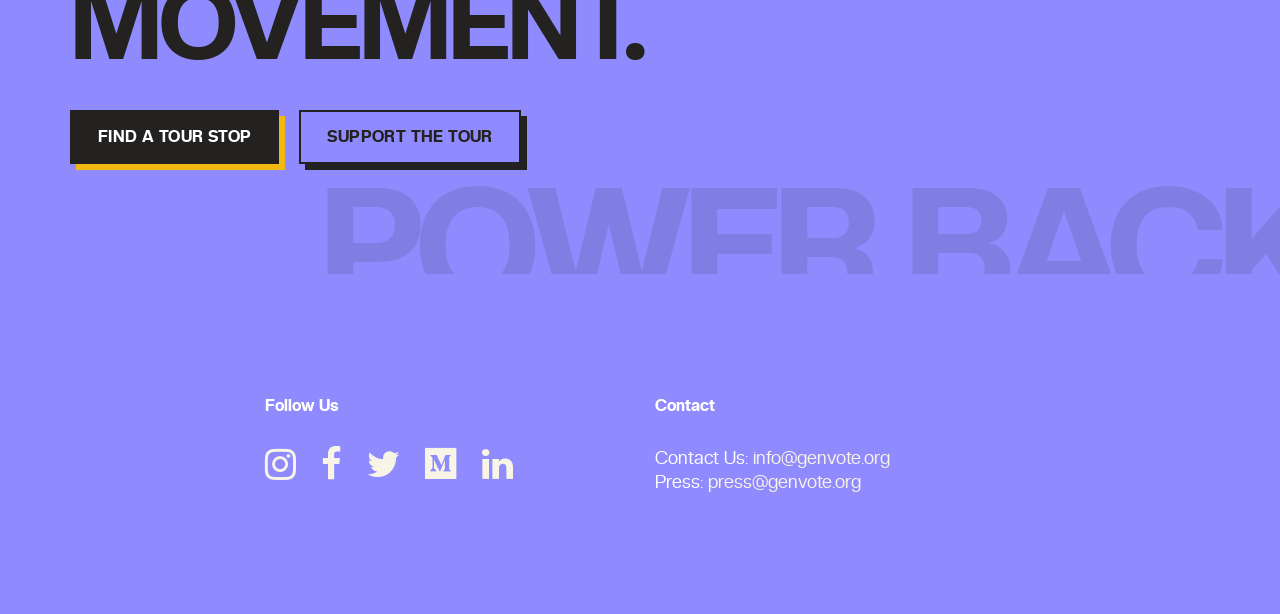
==== commit abaca261: "Add more logos" ====
--- a/index.html
+++ b/index.html
@@ -197,11 +197,15 @@
 					<div class="partner-logo-card"><img src="img/logos/Campus Vote Project logo.png" alt="Campus Vote Project"></div>
 					<div class="partner-logo-card partner-logo-card-wide"><img src="img/logos/CA4Y logo.webp" alt="Collective Action for Youth"></div>
 					<div class="partner-logo-card partner-logo-card-boost-xl"><img src="img/logos/Commissioner David Stout.png" alt="Commissioner David Stout"></div>
+					<div class="partner-logo-card partner-logo-card-wide"><img src="img/logos/Common Cause logo.jpg" alt="Common Cause"></div>
+					<div class="partner-logo-card partner-logo-card-wide"><img src="img/logos/Common Cause Arizona logo.png" alt="Common Cause Arizona"></div>
 					<div class="partner-logo-card partner-logo-card-wide"><img src="img/logos/CC Michigan logo.png" alt="Common Cause Michigan"></div>
 					<div class="partner-logo-card partner-logo-card-wide"><img src="img/logos/CC North Carolina.png" alt="Common Cause North Carolina"></div>
 					<div class="partner-logo-card partner-logo-card-boost-xl"><img src="img/logos/Common Cause Texas.png" alt="Common Cause Texas"></div>
 					<div class="partner-logo-card"><img src="img/logos/Deeds Not Words.webp" alt="Deeds Not Words"></div>
+					<div class="partner-logo-card"><img src="img/logos/Democracy North Carolina logo.jpeg" alt="Democracy North Carolina"></div>
 					<div class="partner-logo-card partner-logo-card-wide"><img src="img/logos/Election Protection 866 Our Vote.webp" alt="Election Protection &mdash; 866-OUR-VOTE"></div>
+					<div class="partner-logo-card"><img src="img/logos/Emancipate NC logo.jpeg" alt="Emancipate NC"></div>
 					<div class="partner-logo-card partner-logo-card-wide"><img src="img/logos/Florida Rising logo.png" alt="Florida Rising"></div>
 					<div class="partner-logo-card partner-logo-card-maximize partner-logo-card-boost-horizontal"><img src="img/logos/HAULYP logo.png" alt="Houston Area Urban League Young Professionals"></div>
 					<div class="partner-logo-card partner-logo-card-maximize"><img src="img/logos/Indivisible logo.png" alt="Indivisible"></div>
@@ -216,7 +220,9 @@
 					<div class="partner-logo-card partner-logo-card-boost-xl"><img src="img/logos/MOVE Texas.png" alt="MOVE Texas"></div>
 					<div class="partner-logo-card"><img src="img/logos/NAACP Texas Youth and College logo.png" alt="NAACP Texas Youth and College Division"></div>
 					<div class="partner-logo-card"><img src="img/logos/NCBLOC Logo.png" alt="North Carolina Black Leadership and Organizing Collective"></div>
+					<div class="partner-logo-card partner-logo-card-wide"><img src="img/logos/One Arizona logo.webp" alt="One Arizona"></div>
 					<div class="partner-logo-card partner-logo-card-wide"><img src="img/logos/Organized Power in Numbers logo.png" alt="Organized Power in Numbers"></div>
+					<div class="partner-logo-card partner-logo-card-maximize"><img src="img/logos/Protect the Sacred logo.jpg" alt="Protect the Sacred"></div>
 					<div class="partner-logo-card partner-logo-card-maximize"><img src="img/logos/PUENTE logo.webp" alt="PUENTE Human Rights Movement"></div>
 					<div class="partner-logo-card"><img src="img/logos/SEAT Logo.png" alt="SEAT"></div>
 					<div class="partner-logo-card partner-logo-card-wide"><img src="img/logos/SEIU Texas.png" alt="SEIU Texas"></div>
